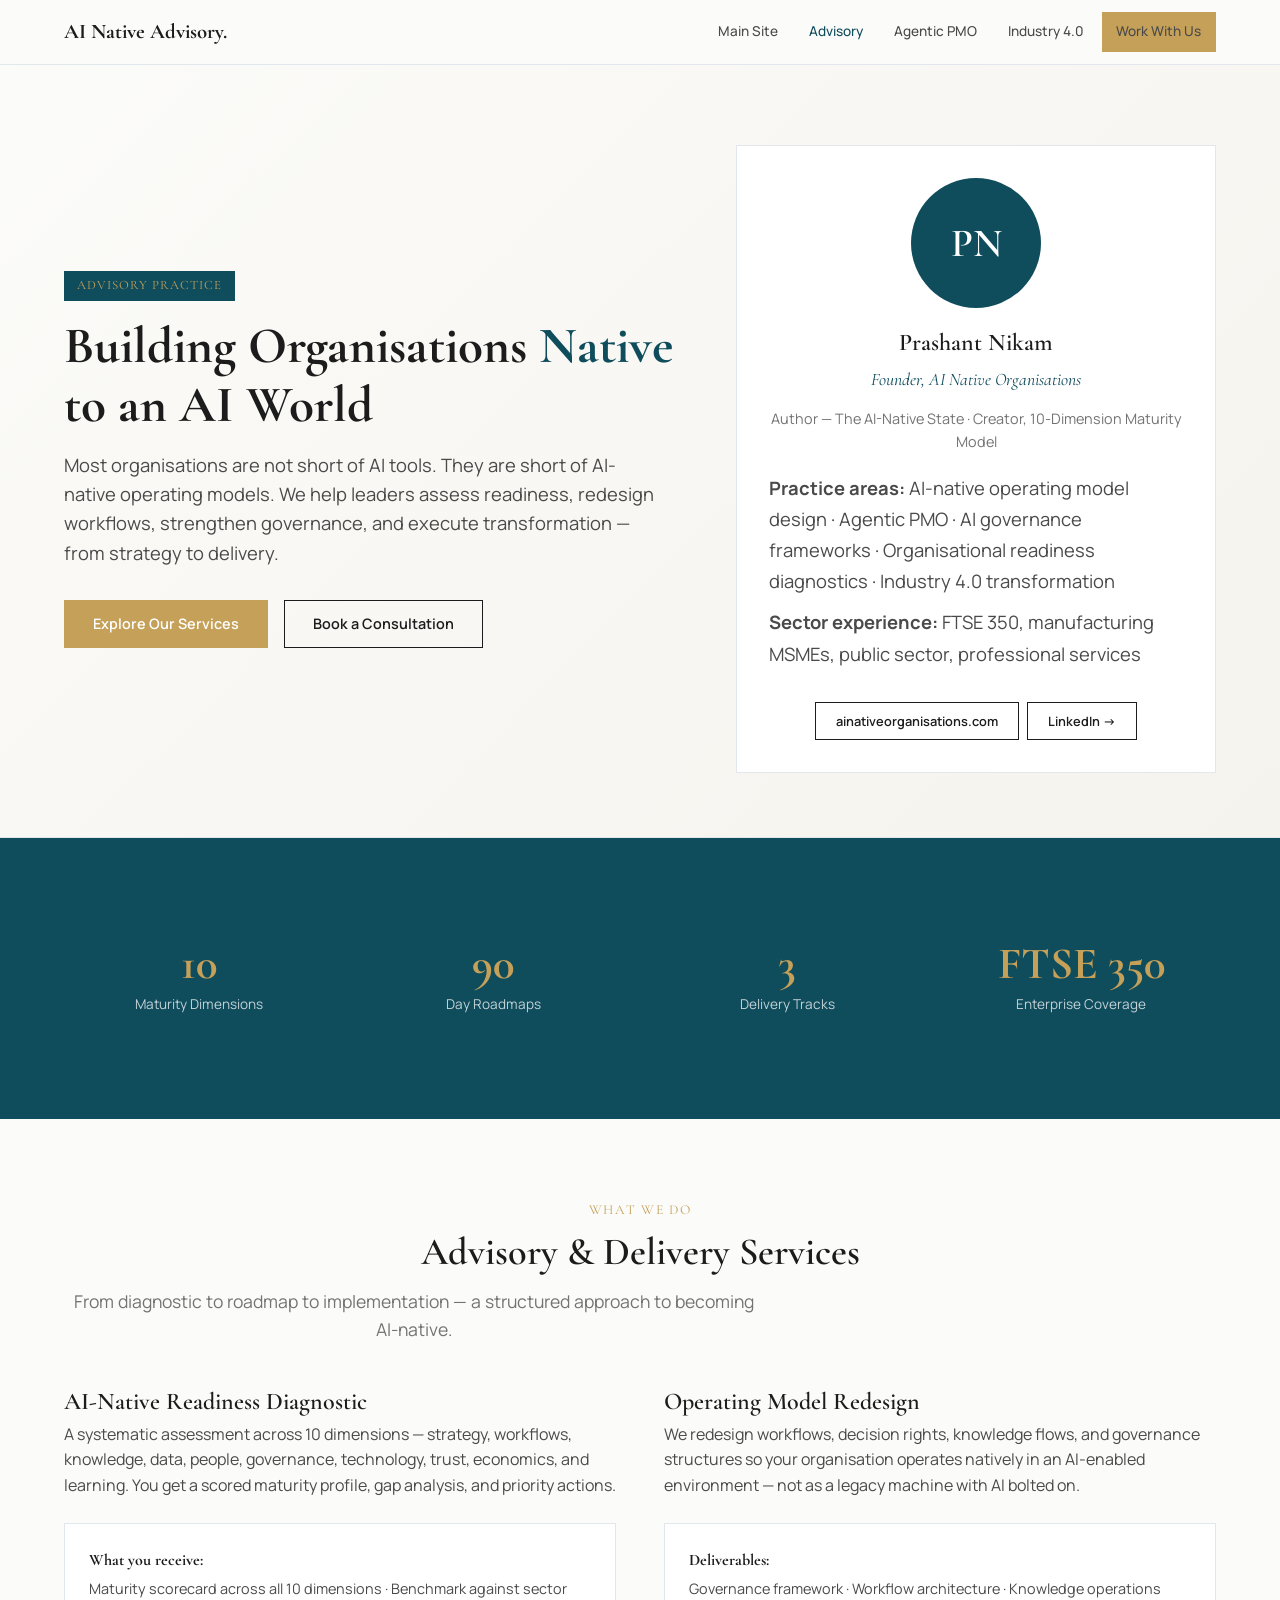
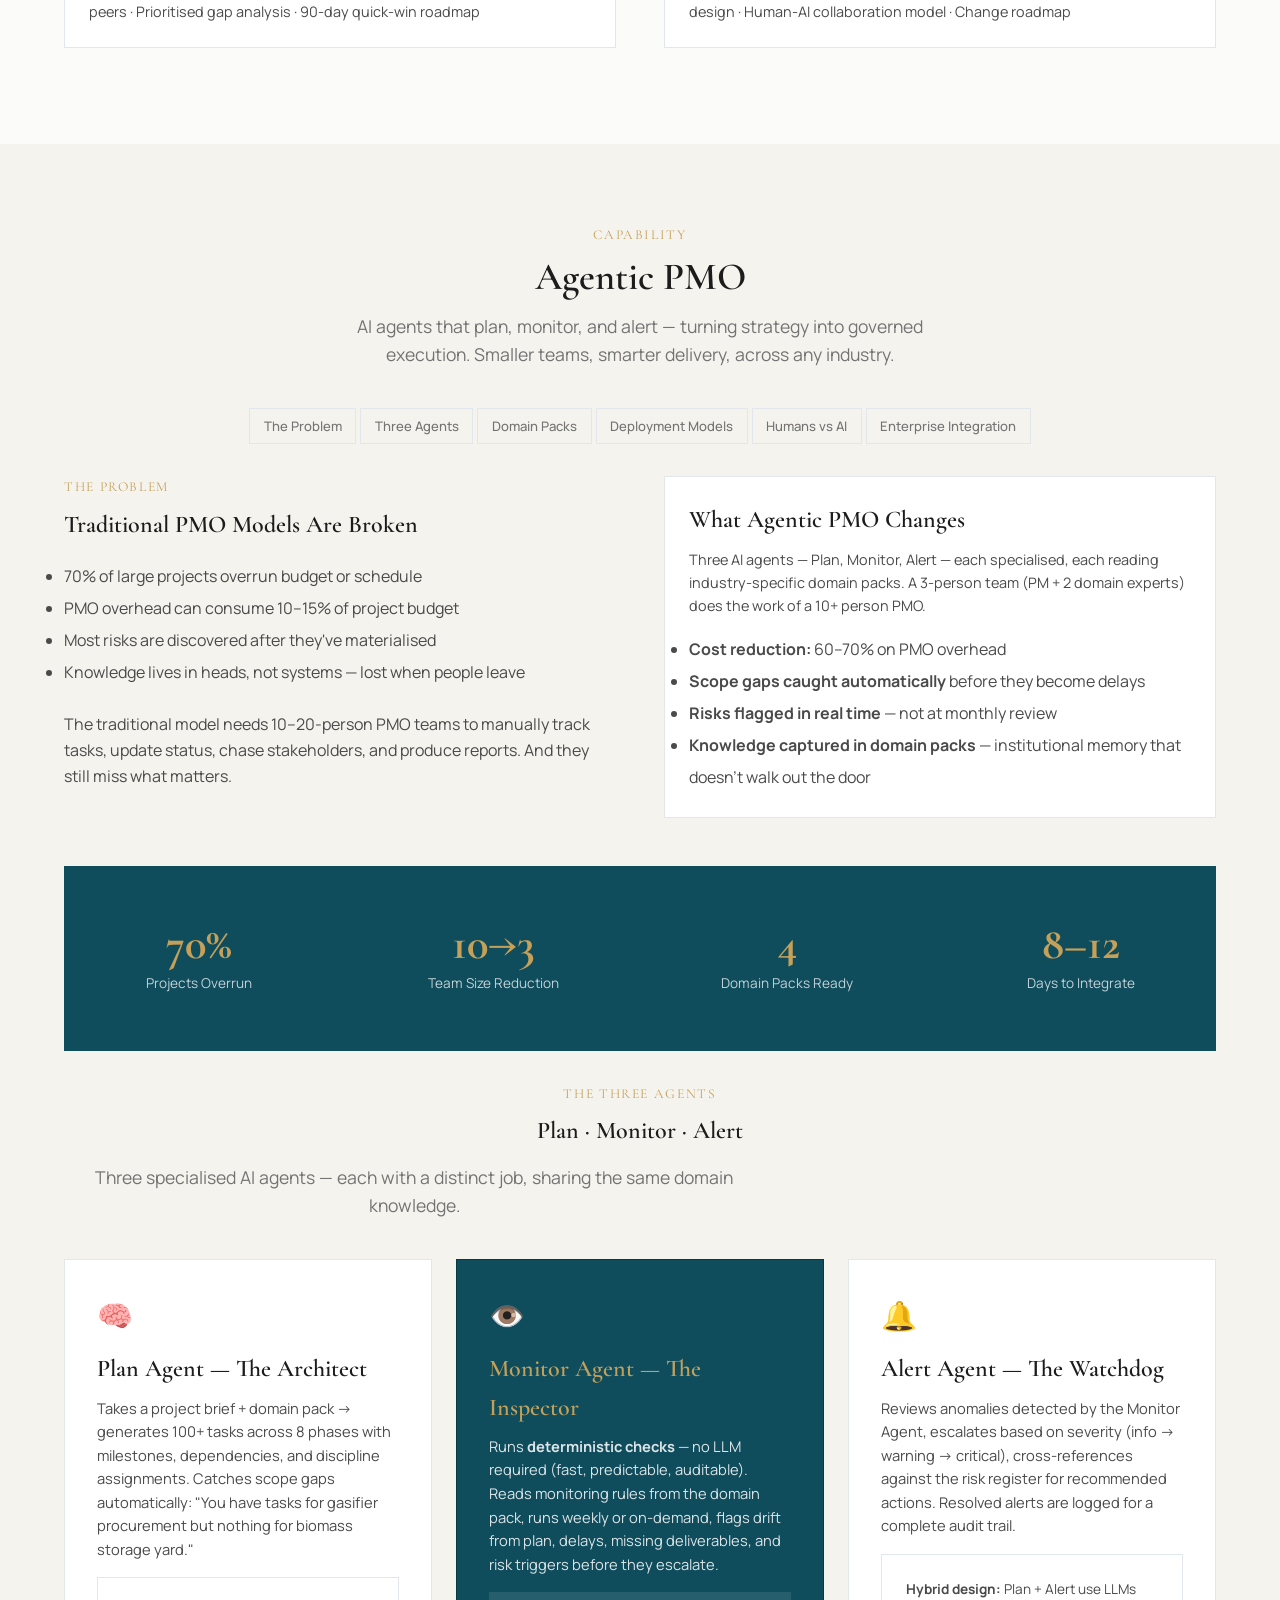
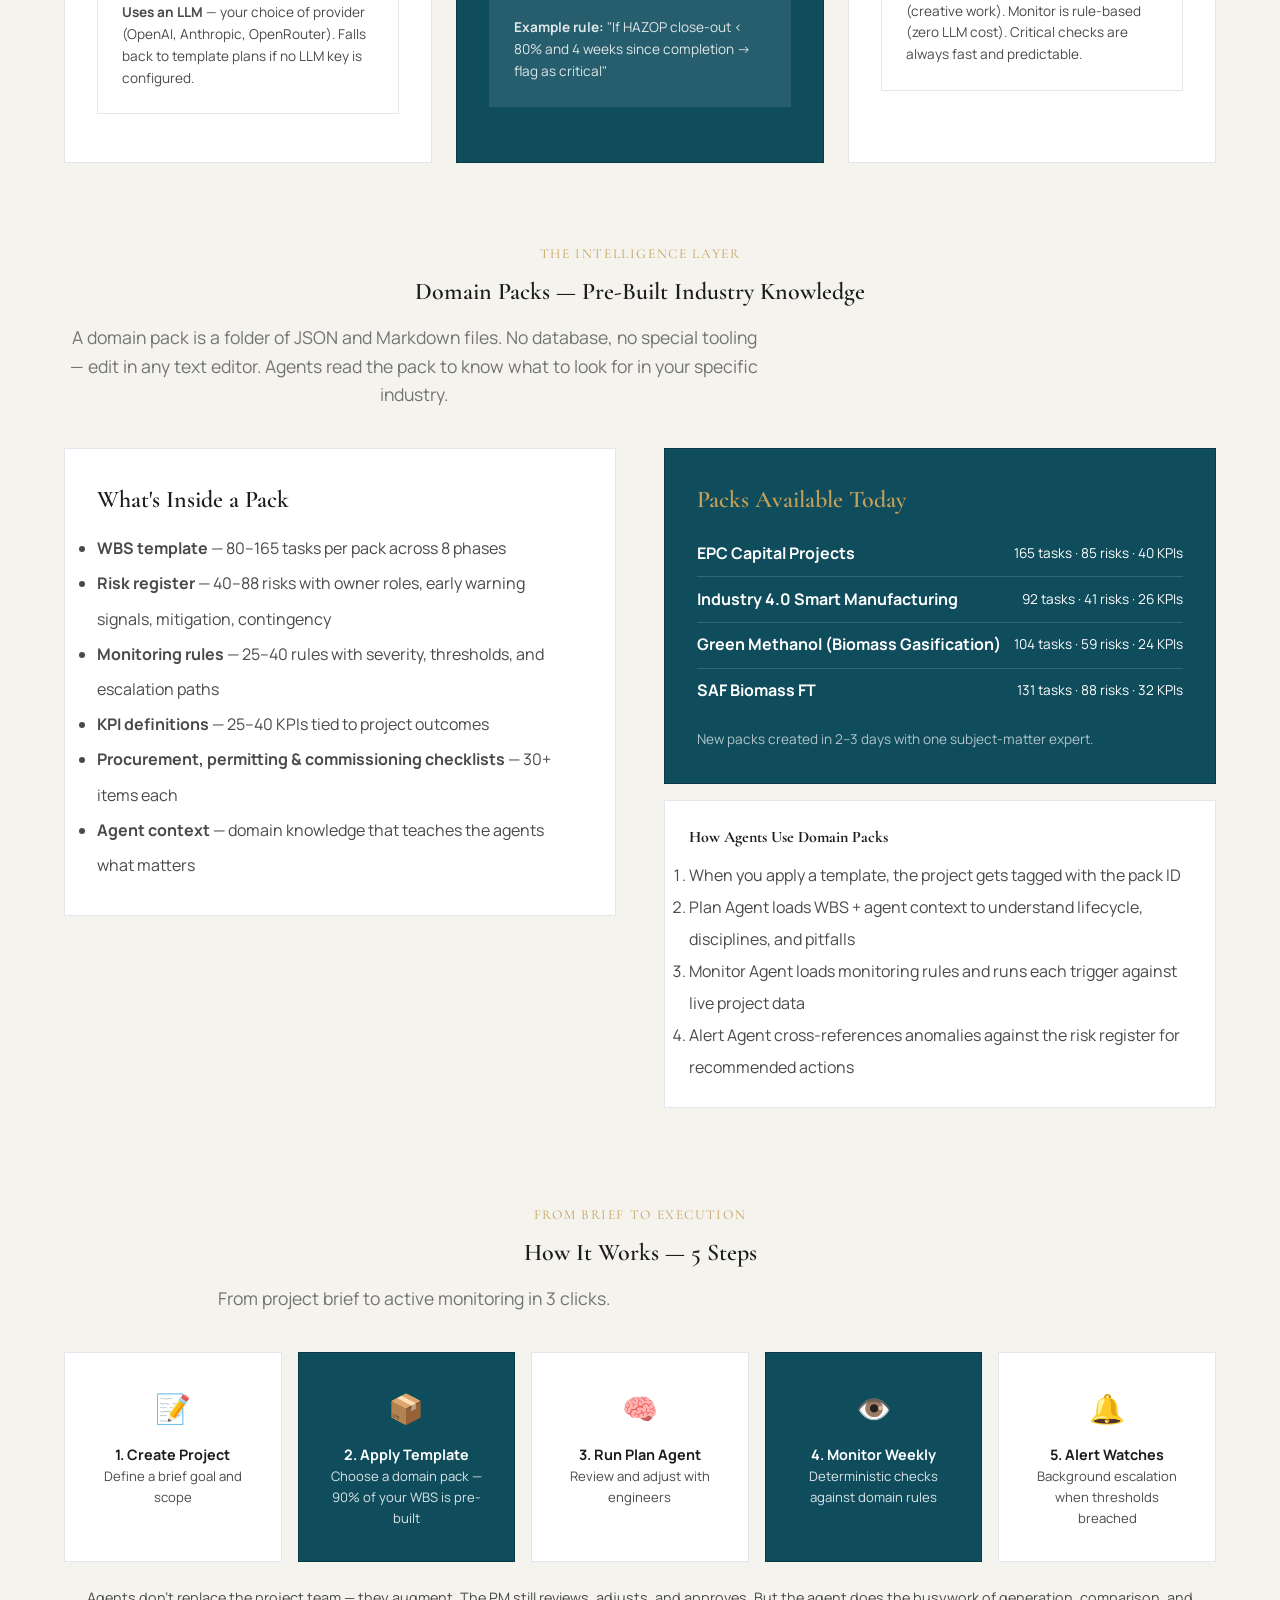
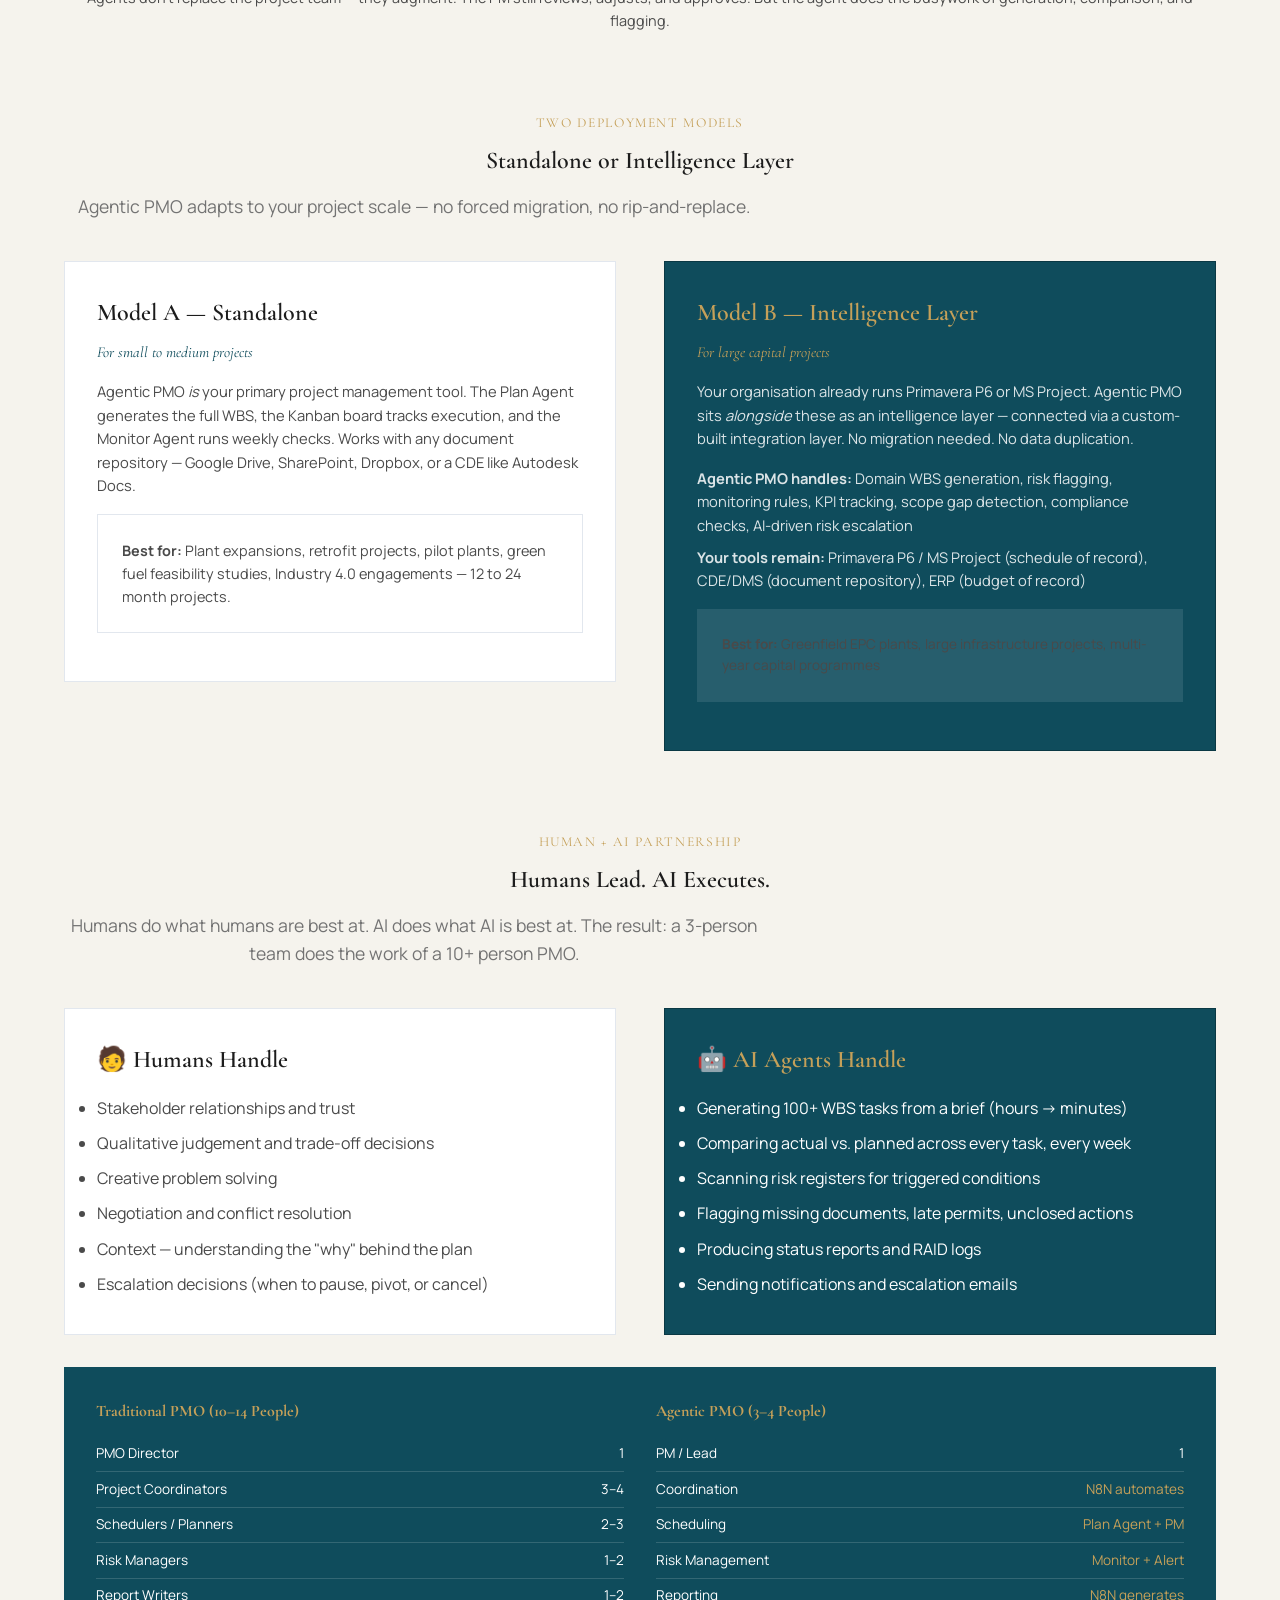
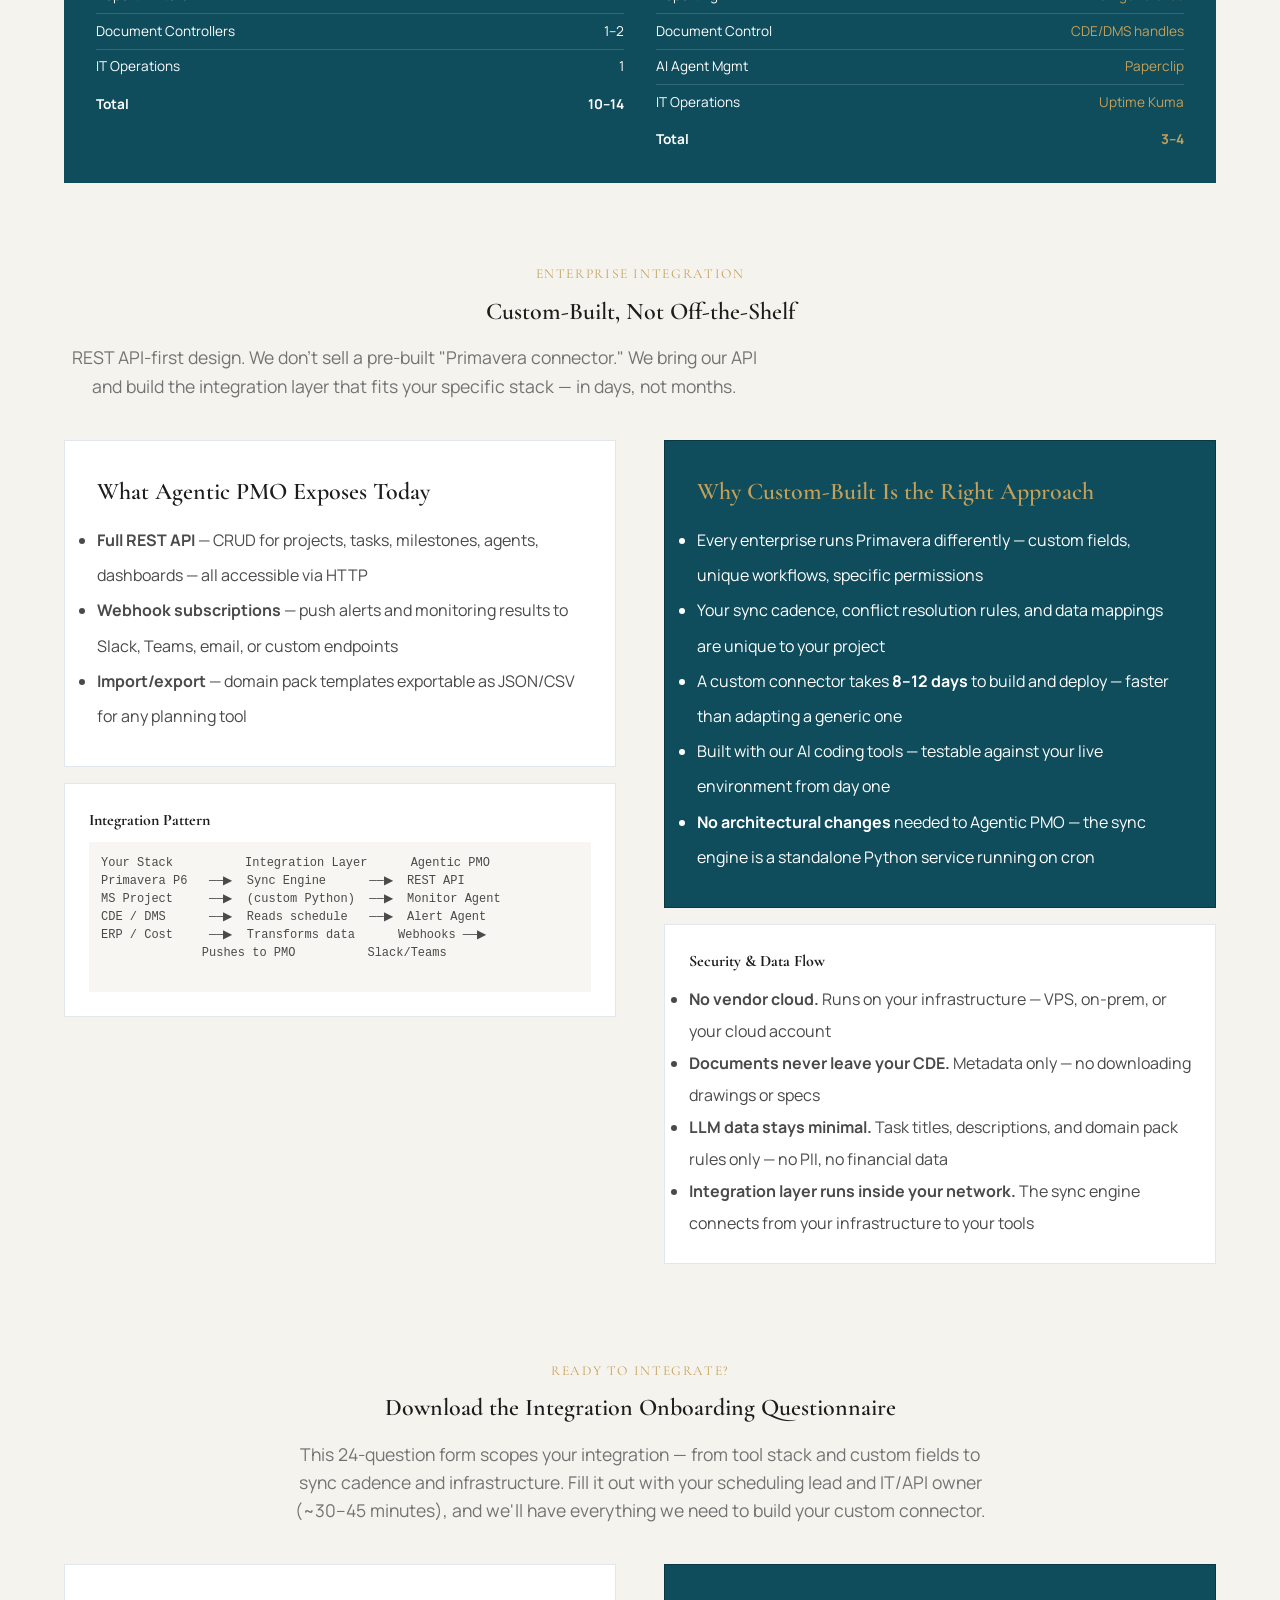
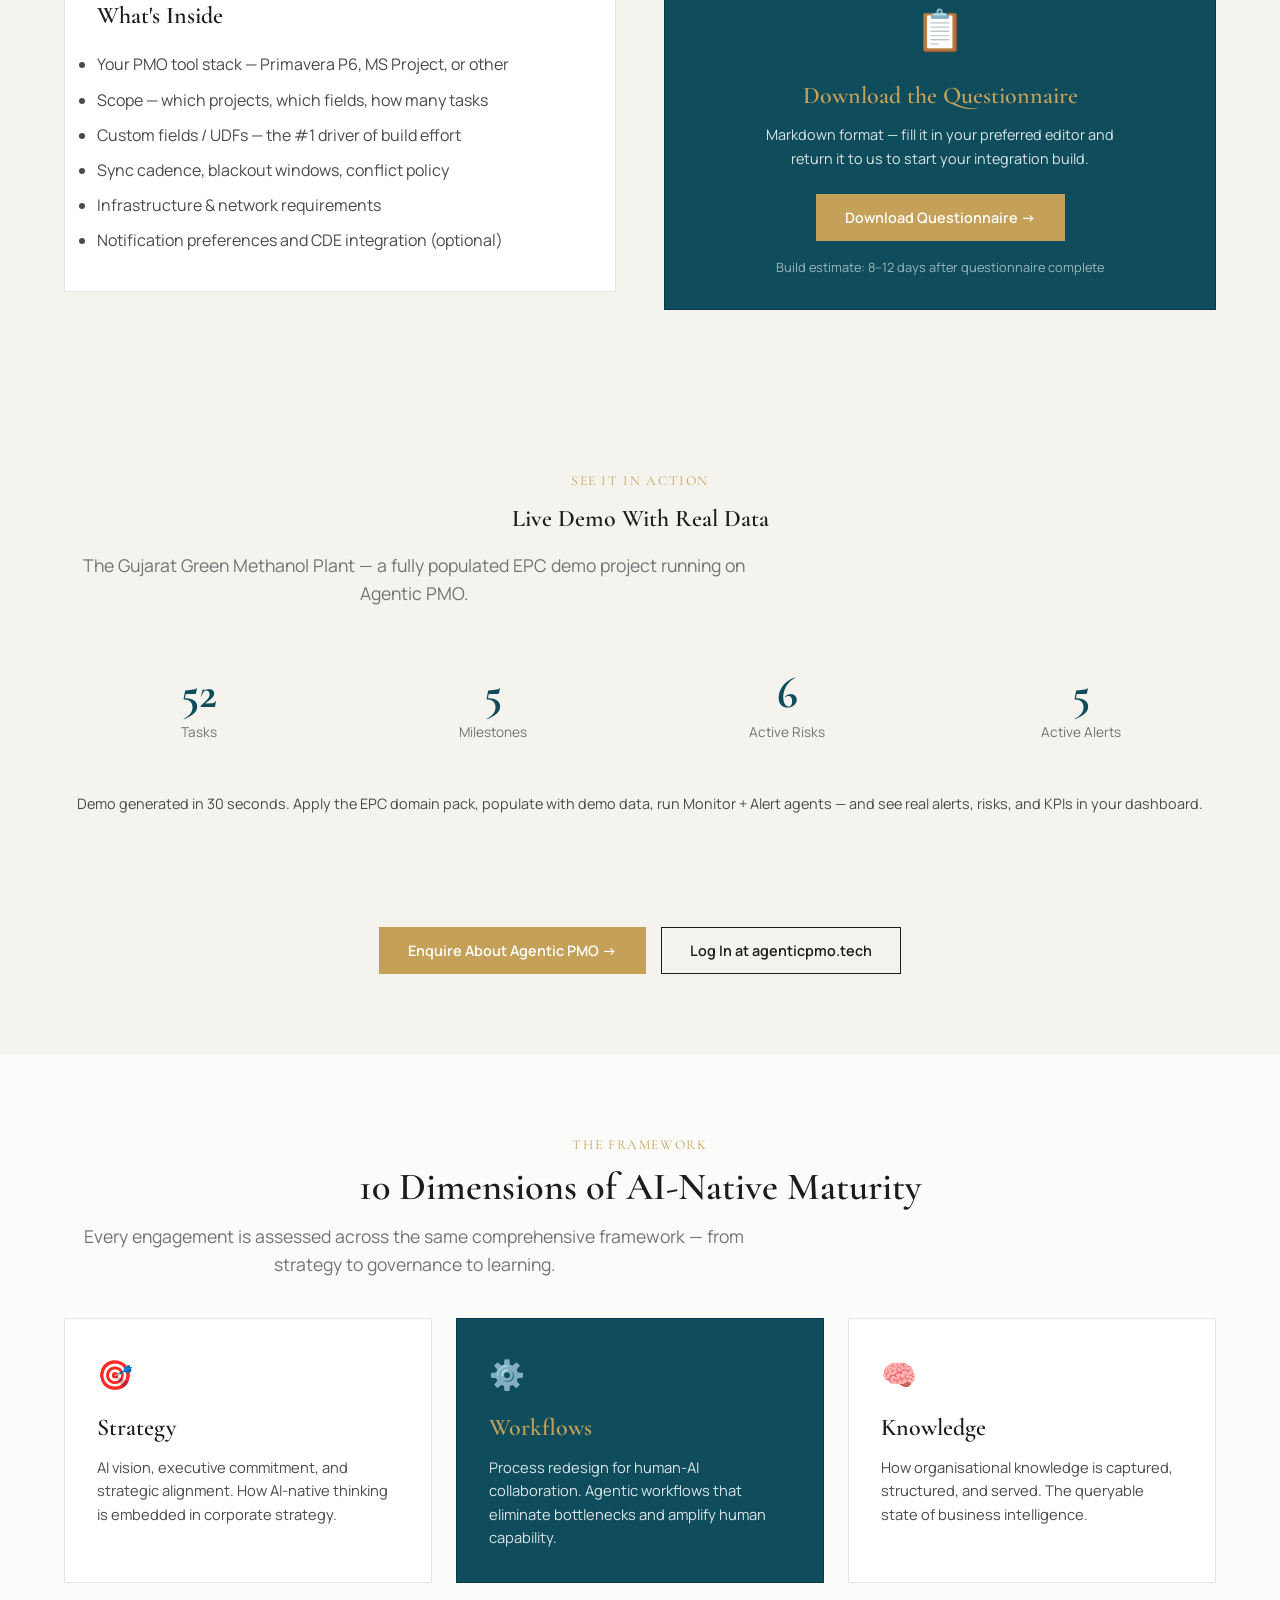
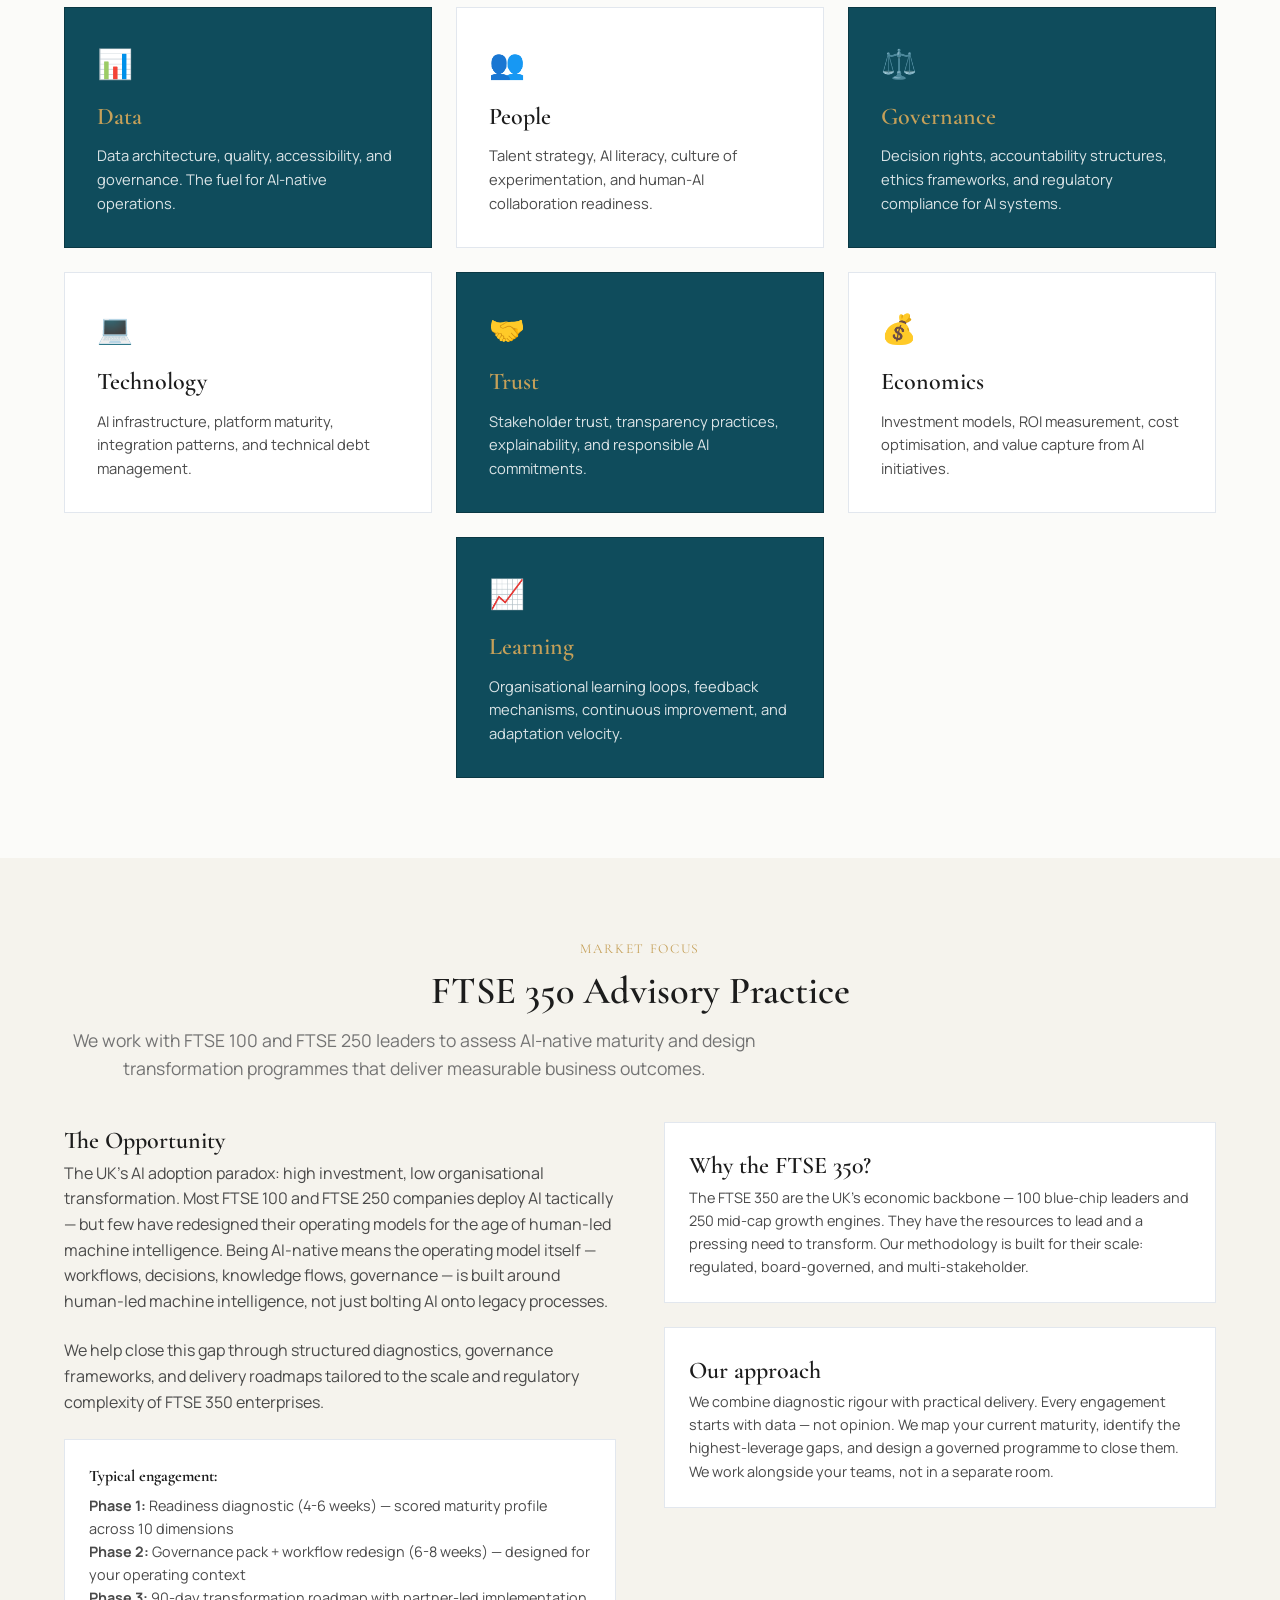
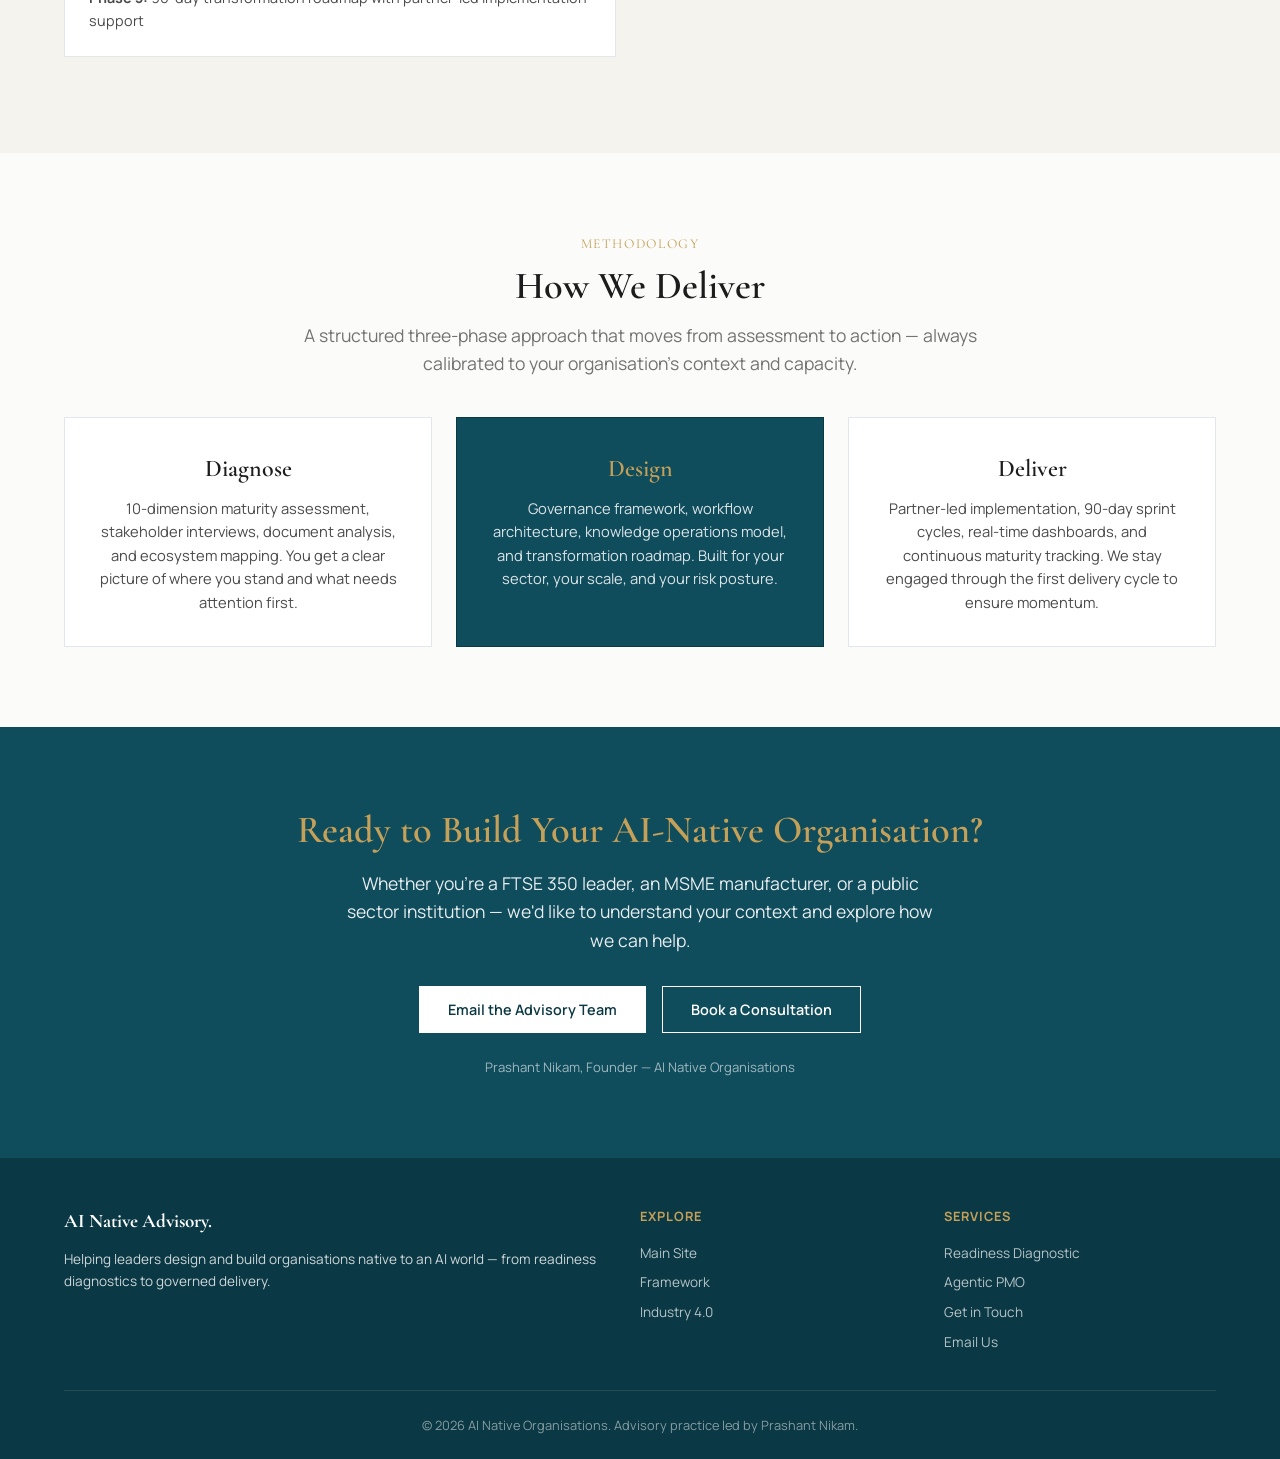
==== index.html @ 32172e41 "Add Integration Onboarding Questionnaire section with downloadable markdown form" ====
<!DOCTYPE html>
<html lang="en">
<head>
  <meta charset="UTF-8">
  <meta name="viewport" content="width=device-width, initial-scale=1.0">
  <title>AI Native Advisory — AI Native Organisations</title>
  <link rel="stylesheet" href="styles.css">
  <meta name="description" content="AI Native Advisory helps FTSE 350 leaders design AI-native operating models, deploy Agentic PMO, and execute governed AI transformation programmes.">
  <meta property="og:title" content="AI Native Advisory">
  <meta property="og:description" content="Advisory, diagnostics, and delivery for organisations building AI-native operating models. FTSE 350, Industry 4.0, and Agentic PMO.">
  <meta property="og:type" content="website">
</head>
<body>

<!-- Navigation -->
<nav class="site-nav">
  <div class="nav-inner">
    <a class='nav-logo' href='/'>AI Native Advisory.</a>
    <button class="nav-toggle" onclick="toggleNav()" aria-label="Toggle navigation">
      <span></span><span></span><span></span>
    </button>
    <div class="nav-links" id="navLinks">
      <a href="https://ainativeorganisations.com" target="_blank" rel="noopener">Main Site</a>
      <a class='active' href='/'>Advisory</a>
      <a href="#agentic-pmo">Agentic PMO</a>
      <a href="https://industry.ainativeorganisations.com" target="_blank" rel="noopener">Industry 4.0</a>
      <a href="#contact" class="btn btn-gold btn-sm">Work With Us</a>
    </div>
  </div>
</nav>

<!-- Hero -->
<section class="hero">
  <div class="container">
    <div class="hero-grid">
      <div>
        <div class="badge">Advisory Practice</div>
        <h1>Building Organisations <span class="highlight">Native</span> to an AI World</h1>
        <p>Most organisations are not short of AI tools. They are short of AI-native operating models. We help leaders assess readiness, redesign workflows, strengthen governance, and execute transformation — from strategy to delivery.</p>
        <div class="hero-actions">
          <a href="#services" class="btn btn-gold">Explore Our Services</a>
          <a href="#contact" class="btn btn-outline">Book a Consultation</a>
        </div>
      </div>
      <div>
        <div class="researcher-card">
          <div class="avatar">PN</div>
          <h3>Prashant Nikam</h3>
          <div class="institution">Founder, AI Native Organisations</div>
          <div class="title">Author — The AI-Native State · Creator, 10-Dimension Maturity Model</div>
          <div style="margin: 1.25rem 0; text-align: left; font-size: 0.88rem; color: var(--color-ink-secondary); line-height: 1.7;">
            <p style="margin-bottom: 0.6rem;"><strong>Practice areas:</strong> AI-native operating model design · Agentic PMO · AI governance frameworks · Organisational readiness diagnostics · Industry 4.0 transformation</p>
            <p><strong>Sector experience:</strong> FTSE 350, manufacturing MSMEs, public sector, professional services</p>
          </div>
          <div style="display:flex;gap:0.5rem;margin-top:0.5rem;flex-wrap:wrap;justify-content:center;">
            <a href="https://ainativeorganisations.com" target="_blank" rel="noopener" class="btn btn-outline btn-sm" style="font-size:0.8rem;">ainativeorganisations.com</a>
            <a href="https://www.linkedin.com/in/prashant-nikam-new/" target="_blank" rel="noopener" class="btn btn-outline btn-sm" style="font-size:0.8rem;">LinkedIn →</a>
          </div>
        </div>
      </div>
    </div>
  </div>
</section>

<!-- Stats -->
<section class="section section-dark text-center">
  <div class="container">
    <div class="stats-row">
      <div class="stat-card">
        <div class="num">10</div>
        <div class="label">Maturity Dimensions</div>
      </div>
      <div class="stat-card">
        <div class="num">90</div>
        <div class="label">Day Roadmaps</div>
      </div>
      <div class="stat-card">
        <div class="num">3</div>
        <div class="label">Delivery Tracks</div>
      </div>
      <div class="stat-card">
        <div class="num">FTSE 350</div>
        <div class="label">Enterprise Coverage</div>
      </div>
    </div>
  </div>
</section>

<!-- Services -->
<section class="section" id="services">
  <div class="container">
    <span class="eyebrow text-center">What We Do</span>
    <h2 class="section-title text-center">Advisory &amp; Delivery Services</h2>
    <p class="section-subtitle text-center">From diagnostic to roadmap to implementation — a structured approach to becoming AI-native.</p>

    <div class="cols-2">
      <div>
        <h3>AI-Native Readiness Diagnostic</h3>
        <p style="color:var(--color-ink-secondary);margin-bottom:1.5rem;">
          A systematic assessment across 10 dimensions — strategy, workflows, knowledge, data, people, governance, technology, trust, economics, and learning. You get a scored maturity profile, gap analysis, and priority actions.
        </p>
        <div class="phase-card">
          <h4>What you receive:</h4>
          <p>Maturity scorecard across all 10 dimensions · Benchmark against sector peers · Prioritised gap analysis · 90-day quick-win roadmap</p>
        </div>
      </div>
      <div>
        <h3>Operating Model Redesign</h3>
        <p style="color:var(--color-ink-secondary);margin-bottom:1.5rem;">
          We redesign workflows, decision rights, knowledge flows, and governance structures so your organisation operates natively in an AI-enabled environment — not as a legacy machine with AI bolted on.
        </p>
        <div class="phase-card">
          <h4>Deliverables:</h4>
          <p>Governance framework · Workflow architecture · Knowledge operations design · Human-AI collaboration model · Change roadmap</p>
        </div>
      </div>
    </div>
  </div>
</section>

<!-- Agentic PMO — Expanded Section -->
<section class="section section-cream" id="agentic-pmo">
<div class="container">
<span class="eyebrow text-center">Capability</span>
<h2 class="section-title text-center">Agentic PMO</h2>
<p class="section-subtitle text-center" style="max-width: 650px; margin-left: auto; margin-right: auto;">
  AI agents that plan, monitor, and alert — turning strategy into governed execution. Smaller teams, smarter delivery, across any industry.
</p>

<!-- The Problem -->
<div class="section-subnav">
  <a href="#pmo-problem">The Problem</a>
  <a href="#pmo-agents">Three Agents</a>
  <a href="#pmo-domain-packs">Domain Packs</a>
  <a href="#pmo-deployment">Deployment Models</a>
  <a href="#pmo-humans-vs-ai">Humans vs AI</a>
  <a href="#pmo-integration">Enterprise Integration</a>
</div>

<!-- Problem section -->
<div class="cols-2" id="pmo-problem" style="margin-top: 2rem;">
  <div>
    <span class="eyebrow">The Problem</span>
    <h3 style="margin-bottom: 1rem;">Traditional PMO Models Are Broken</h3>
    <ul style="color: var(--color-ink-secondary); line-height: 2;">
      <li>70% of large projects overrun budget or schedule</li>
      <li>PMO overhead can consume 10–15% of project budget</li>
      <li>Most risks are discovered after they've materialised</li>
      <li>Knowledge lives in heads, not systems — lost when people leave</li>
    </ul>
    <p style="color: var(--color-ink-secondary); margin-top: 1.5rem;">
      The traditional model needs 10–20-person PMO teams to manually track tasks, update status, chase stakeholders, and produce reports. And they still miss what matters.
    </p>
  </div>
  <div>
    <div class="phase-card">
      <h3>What Agentic PMO Changes</h3>
      <p style="margin-top: 0.5rem;">Three AI agents — Plan, Monitor, Alert — each specialised, each reading industry-specific domain packs. A 3-person team (PM + 2 domain experts) does the work of a 10+ person PMO.</p>
      <ul style="margin-top: 1rem; color: var(--color-ink-secondary); line-height: 2;">
        <li><strong>Cost reduction:</strong> 60–70% on PMO overhead</li>
        <li><strong>Scope gaps caught automatically</strong> before they become delays</li>
        <li><strong>Risks flagged in real time</strong> — not at monthly review</li>
        <li><strong>Knowledge captured in domain packs</strong> — institutional memory that doesn't walk out the door</li>
      </ul>
    </div>
  </div>
</div>

<!-- Stats bar -->
<div class="section section-dark" style="padding: 2rem 0; margin: 2rem 0;">
  <div class="stats-row">
    <div class="stat-card">
      <div class="num">70%</div>
      <div class="label">Projects Overrun</div>
    </div>
    <div class="stat-card">
      <div class="num">10→3</div>
      <div class="label">Team Size Reduction</div>
    </div>
    <div class="stat-card">
      <div class="num">4</div>
      <div class="label">Domain Packs Ready</div>
    </div>
    <div class="stat-card">
      <div class="num">8–12</div>
      <div class="label">Days to Integrate</div>
    </div>
  </div>
</div>

<!-- Three Agents -->
<div id="pmo-agents">
  <span class="eyebrow text-center">The Three Agents</span>
  <h3 class="section-title text-center">Plan · Monitor · Alert</h3>
  <p class="section-subtitle text-center">Three specialised AI agents — each with a distinct job, sharing the same domain knowledge.</p>

  <div class="card-grid card-grid-3">
    <div class="card">
      <div class="card-icon">🧠</div>
      <h3>Plan Agent — The Architect</h3>
      <p>Takes a project brief + domain pack → generates 100+ tasks across 8 phases with milestones, dependencies, and discipline assignments. Catches scope gaps automatically: "You have tasks for gasifier procurement but nothing for biomass storage yard."</p>
      <div class="phase-card" style="margin-top: 1rem;">
        <p style="font-size: 0.85rem;"><strong>Uses an LLM</strong> — your choice of provider (OpenAI, Anthropic, OpenRouter). Falls back to template plans if no LLM key is configured.</p>
      </div>
    </div>
    <div class="card card-dark">
      <div class="card-icon">👁️</div>
      <h3>Monitor Agent — The Inspector</h3>
      <p>Runs <strong>deterministic checks</strong> — no LLM required (fast, predictable, auditable). Reads monitoring rules from the domain pack, runs weekly or on-demand, flags drift from plan, delays, missing deliverables, and risk triggers before they escalate.</p>
      <div class="phase-card" style="margin-top: 1rem; background: rgba(255,255,255,0.1); border-color: transparent;">
        <p style="font-size: 0.85rem; color: rgba(255,255,255,0.85);"><strong>Example rule:</strong> "If HAZOP close-out < 80% and 4 weeks since completion → flag as critical"</p>
      </div>
    </div>
    <div class="card">
      <div class="card-icon">🔔</div>
      <h3>Alert Agent — The Watchdog</h3>
      <p>Reviews anomalies detected by the Monitor Agent, escalates based on severity (info → warning → critical), cross-references against the risk register for recommended actions. Resolved alerts are logged for a complete audit trail.</p>
      <div class="phase-card" style="margin-top: 1rem;">
        <p style="font-size: 0.85rem;"><strong>Hybrid design:</strong> Plan + Alert use LLMs (creative work). Monitor is rule-based (zero LLM cost). Critical checks are always fast and predictable.</p>
      </div>
    </div>
  </div>
</div>

<!-- Domain Packs -->
<div class="section" id="pmo-domain-packs" style="padding-bottom: 0;">
  <div class="container" style="padding: 0;">
    <span class="eyebrow text-center">The Intelligence Layer</span>
    <h3 class="section-title text-center">Domain Packs — Pre-Built Industry Knowledge</h3>
    <p class="section-subtitle text-center">A domain pack is a folder of JSON and Markdown files. No database, no special tooling — edit in any text editor. Agents read the pack to know what to look for in your specific industry.</p>

    <div class="cols-2">
      <div>
        <div class="card">
          <h3>What's Inside a Pack</h3>
          <ul style="margin-top: 0.75rem; color: var(--color-ink-secondary); line-height: 2.2;">
            <li><strong>WBS template</strong> — 80–165 tasks per pack across 8 phases</li>
            <li><strong>Risk register</strong> — 40–88 risks with owner roles, early warning signals, mitigation, contingency</li>
            <li><strong>Monitoring rules</strong> — 25–40 rules with severity, thresholds, and escalation paths</li>
            <li><strong>KPI definitions</strong> — 25–40 KPIs tied to project outcomes</li>
            <li><strong>Procurement, permitting &amp; commissioning checklists</strong> — 30+ items each</li>
            <li><strong>Agent context</strong> — domain knowledge that teaches the agents what matters</li>
          </ul>
        </div>
      </div>
      <div>
        <div class="card card-dark">
          <h3>Packs Available Today</h3>
          <table style="width: 100%; margin-top: 0.75rem; border-collapse: collapse;">
            <tr style="border-bottom: 1px solid rgba(255,255,255,0.15);">
              <td style="padding: 0.6rem 0;"><strong>EPC Capital Projects</strong></td>
              <td style="padding: 0.6rem 0; text-align: right; font-size: 0.85rem;">165 tasks · 85 risks · 40 KPIs</td>
            </tr>
            <tr style="border-bottom: 1px solid rgba(255,255,255,0.15);">
              <td style="padding: 0.6rem 0;"><strong>Industry 4.0 Smart Manufacturing</strong></td>
              <td style="padding: 0.6rem 0; text-align: right; font-size: 0.85rem;">92 tasks · 41 risks · 26 KPIs</td>
            </tr>
            <tr style="border-bottom: 1px solid rgba(255,255,255,0.15);">
              <td style="padding: 0.6rem 0;"><strong>Green Methanol (Biomass Gasification)</strong></td>
              <td style="padding: 0.6rem 0; text-align: right; font-size: 0.85rem;">104 tasks · 59 risks · 24 KPIs</td>
            </tr>
            <tr>
              <td style="padding: 0.6rem 0;"><strong>SAF Biomass FT</strong></td>
              <td style="padding: 0.6rem 0; text-align: right; font-size: 0.85rem;">131 tasks · 88 risks · 32 KPIs</td>
            </tr>
          </table>
          <p style="margin-top: 1rem; font-size: 0.85rem; opacity: 0.8;">New packs created in 2–3 days with one subject-matter expert.</p>
        </div>
        <div class="phase-card" style="margin-top: 1rem;">
          <h4>How Agents Use Domain Packs</h4>
          <ol style="margin-top: 0.5rem; color: var(--color-ink-secondary); line-height: 2;">
            <li>When you apply a template, the project gets tagged with the pack ID</li>
            <li>Plan Agent loads WBS + agent context to understand lifecycle, disciplines, and pitfalls</li>
            <li>Monitor Agent loads monitoring rules and runs each trigger against live project data</li>
            <li>Alert Agent cross-references anomalies against the risk register for recommended actions</li>
          </ol>
        </div>
      </div>
    </div>
  </div>
</div>

<!-- Workflow -->
<div class="section" id="pmo-workflow" style="padding-bottom: 0;">
  <div class="container" style="padding: 0;">
    <span class="eyebrow text-center">From Brief to Execution</span>
    <h3 class="section-title text-center">How It Works — 5 Steps</h3>
    <p class="section-subtitle text-center">From project brief to active monitoring in 3 clicks.</p>

    <div style="display: grid; grid-template-columns: repeat(5, 1fr); gap: 1rem;">
      <div class="card text-center">
        <div class="card-icon">📝</div>
        <h4 style="font-family: var(--font-sans); font-size: 0.9rem;">1. Create Project</h4>
        <p style="font-size: 0.82rem;">Define a brief goal and scope</p>
      </div>
      <div class="card card-dark text-center">
        <div class="card-icon">📦</div>
        <h4 style="font-family: var(--font-sans); font-size: 0.9rem;">2. Apply Template</h4>
        <p style="font-size: 0.82rem;">Choose a domain pack — 90% of your WBS is pre-built</p>
      </div>
      <div class="card text-center">
        <div class="card-icon">🧠</div>
        <h4 style="font-family: var(--font-sans); font-size: 0.9rem;">3. Run Plan Agent</h4>
        <p style="font-size: 0.82rem;">Review and adjust with engineers</p>
      </div>
      <div class="card card-dark text-center">
        <div class="card-icon">👁️</div>
        <h4 style="font-family: var(--font-sans); font-size: 0.9rem;">4. Monitor Weekly</h4>
        <p style="font-size: 0.82rem;">Deterministic checks against domain rules</p>
      </div>
      <div class="card text-center">
        <div class="card-icon">🔔</div>
        <h4 style="font-family: var(--font-sans); font-size: 0.9rem;">5. Alert Watches</h4>
        <p style="font-size: 0.82rem;">Background escalation when thresholds breached</p>
      </div>
    </div>
    <p style="text-align: center; margin-top: 1.5rem; color: var(--color-ink-secondary); font-size: 0.9rem;">
      Agents don't replace the project team — they augment. The PM still reviews, adjusts, and approves. But the agent does the busywork of generation, comparison, and flagging.
    </p>
  </div>
</div>

<!-- Deployment Models -->
<div class="section" id="pmo-deployment" style="padding-bottom: 0;">
  <div class="container" style="padding: 0;">
    <span class="eyebrow text-center">Two Deployment Models</span>
    <h3 class="section-title text-center">Standalone or Intelligence Layer</h3>
    <p class="section-subtitle text-center">Agentic PMO adapts to your project scale — no forced migration, no rip-and-replace.</p>

    <div class="cols-2">
      <div class="card">
        <h3>Model A — Standalone</h3>
        <p style="color: var(--color-teal); font-family: var(--font-serif); font-size: 0.95rem; font-style: italic; margin: 0.5rem 0 1rem;">For small to medium projects</p>
        <p style="color: var(--color-ink-secondary); margin-bottom: 1rem;">Agentic PMO <em>is</em> your primary project management tool. The Plan Agent generates the full WBS, the Kanban board tracks execution, and the Monitor Agent runs weekly checks. Works with any document repository — Google Drive, SharePoint, Dropbox, or a CDE like Autodesk Docs.</p>
        <div class="phase-card">
          <p><strong>Best for:</strong> Plant expansions, retrofit projects, pilot plants, green fuel feasibility studies, Industry 4.0 engagements — 12 to 24 month projects.</p>
        </div>
      </div>
      <div class="card card-dark">
        <h3>Model B — Intelligence Layer</h3>
        <p style="color: var(--color-gold); font-family: var(--font-serif); font-size: 0.95rem; font-style: italic; margin: 0.5rem 0 1rem;">For large capital projects</p>
        <p style="margin-bottom: 1rem;">Your organisation already runs Primavera P6 or MS Project. Agentic PMO sits <em>alongside</em> these as an intelligence layer — connected via a custom-built integration layer. No migration needed. No data duplication.</p>
        <div style="font-size: 0.9rem; line-height: 1.8;">
          <p><strong>Agentic PMO handles:</strong> Domain WBS generation, risk flagging, monitoring rules, KPI tracking, scope gap detection, compliance checks, AI-driven risk escalation</p>
          <p style="margin-top: 0.5rem;"><strong>Your tools remain:</strong> Primavera P6 / MS Project (schedule of record), CDE/DMS (document repository), ERP (budget of record)</p>
        </div>
        <div class="phase-card" style="margin-top: 1rem; background: rgba(255,255,255,0.1); border-color: transparent;">
          <p style="font-size: 0.85rem;"><strong>Best for:</strong> Greenfield EPC plants, large infrastructure projects, multi-year capital programmes</p>
        </div>
      </div>
    </div>
  </div>
</div>

<!-- Humans vs AI -->
<div class="section" id="pmo-humans-vs-ai" style="padding-bottom: 0;">
  <div class="container" style="padding: 0;">
    <span class="eyebrow text-center">Human + AI Partnership</span>
    <h3 class="section-title text-center">Humans Lead. AI Executes.</h3>
    <p class="section-subtitle text-center">Humans do what humans are best at. AI does what AI is best at. The result: a 3-person team does the work of a 10+ person PMO.</p>

    <div class="cols-2">
      <div>
        <div class="card">
          <h3>🧑 Humans Handle</h3>
          <ul style="margin-top: 0.75rem; color: var(--color-ink-secondary); line-height: 2.2;">
            <li>Stakeholder relationships and trust</li>
            <li>Qualitative judgement and trade-off decisions</li>
            <li>Creative problem solving</li>
            <li>Negotiation and conflict resolution</li>
            <li>Context — understanding the "why" behind the plan</li>
            <li>Escalation decisions (when to pause, pivot, or cancel)</li>
          </ul>
        </div>
      </div>
      <div>
        <div class="card card-dark">
          <h3>🤖 AI Agents Handle</h3>
          <ul style="margin-top: 0.75rem; line-height: 2.2;">
            <li>Generating 100+ WBS tasks from a brief (hours → minutes)</li>
            <li>Comparing actual vs. planned across every task, every week</li>
            <li>Scanning risk registers for triggered conditions</li>
            <li>Flagging missing documents, late permits, unclosed actions</li>
            <li>Producing status reports and RAID logs</li>
            <li>Sending notifications and escalation emails</li>
          </ul>
        </div>
      </div>
    </div>

    <div class="section-dark" style="padding: 2rem; margin-top: 2rem;">
      <div style="display: grid; grid-template-columns: 1fr 1fr; gap: 2rem;">
        <div>
          <h4 style="color: var(--color-gold); margin-bottom: 0.75rem;">Traditional PMO (10–14 People)</h4>
          <table style="width: 100%; font-size: 0.85rem; border-collapse: collapse;">
            <tr style="border-bottom: 1px solid rgba(255,255,255,0.15);"><td style="padding: 0.4rem 0;">PMO Director</td><td style="text-align: right;">1</td></tr>
            <tr style="border-bottom: 1px solid rgba(255,255,255,0.15);"><td style="padding: 0.4rem 0;">Project Coordinators</td><td style="text-align: right;">3–4</td></tr>
            <tr style="border-bottom: 1px solid rgba(255,255,255,0.15);"><td style="padding: 0.4rem 0;">Schedulers / Planners</td><td style="text-align: right;">2–3</td></tr>
            <tr style="border-bottom: 1px solid rgba(255,255,255,0.15);"><td style="padding: 0.4rem 0;">Risk Managers</td><td style="text-align: right;">1–2</td></tr>
            <tr style="border-bottom: 1px solid rgba(255,255,255,0.15);"><td style="padding: 0.4rem 0;">Report Writers</td><td style="text-align: right;">1–2</td></tr>
            <tr style="border-bottom: 1px solid rgba(255,255,255,0.15);"><td style="padding: 0.4rem 0;">Document Controllers</td><td style="text-align: right;">1–2</td></tr>
            <tr><td style="padding: 0.4rem 0;">IT Operations</td><td style="text-align: right;">1</td></tr>
            <tr style="font-weight: 700;"><td style="padding: 0.6rem 0 0;">Total</td><td style="text-align: right; padding: 0.6rem 0 0;">10–14</td></tr>
          </table>
        </div>
        <div>
          <h4 style="color: var(--color-gold); margin-bottom: 0.75rem;">Agentic PMO (3–4 People)</h4>
          <table style="width: 100%; font-size: 0.85rem; border-collapse: collapse;">
            <tr style="border-bottom: 1px solid rgba(255,255,255,0.15);"><td style="padding: 0.4rem 0;">PM / Lead</td><td style="text-align: right;">1</td></tr>
            <tr style="border-bottom: 1px solid rgba(255,255,255,0.15);"><td style="padding: 0.4rem 0;">Coordination</td><td style="text-align: right; color: var(--color-gold);">N8N automates</td></tr>
            <tr style="border-bottom: 1px solid rgba(255,255,255,0.15);"><td style="padding: 0.4rem 0;">Scheduling</td><td style="text-align: right; color: var(--color-gold);">Plan Agent + PM</td></tr>
            <tr style="border-bottom: 1px solid rgba(255,255,255,0.15);"><td style="padding: 0.4rem 0;">Risk Management</td><td style="text-align: right; color: var(--color-gold);">Monitor + Alert</td></tr>
            <tr style="border-bottom: 1px solid rgba(255,255,255,0.15);"><td style="padding: 0.4rem 0;">Reporting</td><td style="text-align: right; color: var(--color-gold);">N8N generates</td></tr>
            <tr style="border-bottom: 1px solid rgba(255,255,255,0.15);"><td style="padding: 0.4rem 0;">Document Control</td><td style="text-align: right; color: var(--color-gold);">CDE/DMS handles</td></tr>
            <tr style="border-bottom: 1px solid rgba(255,255,255,0.15);"><td style="padding: 0.4rem 0;">AI Agent Mgmt</td><td style="text-align: right; color: var(--color-gold);">Paperclip</td></tr>
            <tr><td style="padding: 0.4rem 0;">IT Operations</td><td style="text-align: right; color: var(--color-gold);">Uptime Kuma</td></tr>
            <tr style="font-weight: 700;"><td style="padding: 0.6rem 0 0;">Total</td><td style="text-align: right; padding: 0.6rem 0 0; color: var(--color-gold);">3–4</td></tr>
          </table>
        </div>
      </div>
    </div>
  </div>
</div>

<!-- Enterprise Integration -->
<div class="section" id="pmo-integration" style="padding-bottom: 0;">
  <div class="container" style="padding: 0;">
    <span class="eyebrow text-center">Enterprise Integration</span>
    <h3 class="section-title text-center">Custom-Built, Not Off-the-Shelf</h3>
    <p class="section-subtitle text-center">REST API-first design. We don't sell a pre-built "Primavera connector." We bring our API and build the integration layer that fits your specific stack — in days, not months.</p>

    <div class="cols-2">
      <div>
        <div class="card">
          <h3>What Agentic PMO Exposes Today</h3>
          <ul style="margin-top: 0.75rem; color: var(--color-ink-secondary); line-height: 2.2;">
            <li><strong>Full REST API</strong> — CRUD for projects, tasks, milestones, agents, dashboards — all accessible via HTTP</li>
            <li><strong>Webhook subscriptions</strong> — push alerts and monitoring results to Slack, Teams, email, or custom endpoints</li>
            <li><strong>Import/export</strong> — domain pack templates exportable as JSON/CSV for any planning tool</li>
          </ul>
        </div>
        <div class="phase-card" style="margin-top: 1rem;">
          <h4>Integration Pattern</h4>
          <pre style="font-size: 0.75rem; line-height: 1.5; margin-top: 0.5rem; overflow-x: auto; white-space: pre; background: #f8f6f2; padding: 0.75rem; color: var(--color-ink-secondary);">
Your Stack          Integration Layer      Agentic PMO
Primavera P6   ──▶  Sync Engine      ──▶  REST API
MS Project     ──▶  (custom Python)  ──▶  Monitor Agent
CDE / DMS      ──▶  Reads schedule   ──▶  Alert Agent
ERP / Cost     ──▶  Transforms data      Webhooks ──▶
              Pushes to PMO          Slack/Teams
          </pre>
        </div>
      </div>
      <div>
        <div class="card card-dark">
          <h3>Why Custom-Built Is the Right Approach</h3>
          <ul style="margin-top: 0.75rem; line-height: 2.2;">
            <li>Every enterprise runs Primavera differently — custom fields, unique workflows, specific permissions</li>
            <li>Your sync cadence, conflict resolution rules, and data mappings are unique to your project</li>
            <li>A custom connector takes <strong>8–12 days</strong> to build and deploy — faster than adapting a generic one</li>
            <li>Built with our AI coding tools — testable against your live environment from day one</li>
            <li><strong>No architectural changes</strong> needed to Agentic PMO — the sync engine is a standalone Python service running on cron</li>
          </ul>
        </div>
        <div class="phase-card" style="margin-top: 1rem;">
          <h4>Security &amp; Data Flow</h4>
          <ul style="margin-top: 0.5rem; color: var(--color-ink-secondary); line-height: 2;">
            <li><strong>No vendor cloud.</strong> Runs on your infrastructure — VPS, on-prem, or your cloud account</li>
            <li><strong>Documents never leave your CDE.</strong> Metadata only — no downloading drawings or specs</li>
            <li><strong>LLM data stays minimal.</strong> Task titles, descriptions, and domain pack rules only — no PII, no financial data</li>
            <li><strong>Integration layer runs inside your network.</strong> The sync engine connects from your infrastructure to your tools</li>
          </ul>
        </div>
      </div>
    </div>
  </div>
</div>

<!-- Integration Onboarding Questionnaire -->
<div class="section" id="pmo-questionnaire">
  <div class="container" style="padding: 0;">
    <span class="eyebrow text-center">Ready to Integrate?</span>
    <h3 class="section-title text-center">Download the Integration Onboarding Questionnaire</h3>
    <p class="section-subtitle text-center" style="max-width: 700px; margin-left: auto; margin-right: auto;">
      This 24-question form scopes your integration — from tool stack and custom fields to sync cadence and infrastructure. Fill it out with your scheduling lead and IT/API owner (~30–45 minutes), and we'll have everything we need to build your custom connector.
    </p>

    <div class="cols-2" style="margin-top: 1rem;">
      <div>
        <div class="card">
          <h3>What's Inside</h3>
          <ul style="margin-top: 0.75rem; color: var(--color-ink-secondary); line-height: 2.2;">
            <li>Your PMO tool stack — Primavera P6, MS Project, or other</li>
            <li>Scope — which projects, which fields, how many tasks</li>
            <li>Custom fields / UDFs — the #1 driver of build effort</li>
            <li>Sync cadence, blackout windows, conflict policy</li>
            <li>Infrastructure &amp; network requirements</li>
            <li>Notification preferences and CDE integration (optional)</li>
          </ul>
        </div>
      </div>
      <div>
        <div class="card card-dark text-center" style="display: flex; flex-direction: column; align-items: center; justify-content: center; min-height: 200px;">
          <div style="font-size: 2.5rem; margin-bottom: 1rem;">📋</div>
          <h3 style="margin-bottom: 0.5rem;">Download the Questionnaire</h3>
          <p style="font-size: 0.9rem; max-width: 380px; margin: 0 auto 1.5rem;">
            Markdown format — fill it in your preferred editor and return it to us to start your integration build.
          </p>
          <a href="/agentic-pmo-integration-questionnaire.md" class="btn btn-gold" download>Download Questionnaire →</a>
          <p style="margin-top: 1rem; font-size: 0.8rem; opacity: 0.7;">Build estimate: 8–12 days after questionnaire complete</p>
        </div>
      </div>
    </div>
  </div>
</div>
<div class="section" id="pmo-demo">
  <div class="container" style="padding: 0;">
    <span class="eyebrow text-center">See It in Action</span>
    <h3 class="section-title text-center">Live Demo With Real Data</h3>
    <p class="section-subtitle text-center">The Gujarat Green Methanol Plant — a fully populated EPC demo project running on Agentic PMO.</p>

    <div class="stats-row">
      <div class="stat-card">
        <div class="num">52</div>
        <div class="label">Tasks</div>
      </div>
      <div class="stat-card">
        <div class="num">5</div>
        <div class="label">Milestones</div>
      </div>
      <div class="stat-card">
        <div class="num">6</div>
        <div class="label">Active Risks</div>
      </div>
      <div class="stat-card">
        <div class="num">5</div>
        <div class="label">Active Alerts</div>
      </div>
    </div>
    <p style="text-align: center; margin-top: 1.5rem; color: var(--color-ink-secondary); font-size: 0.9rem;">
      Demo generated in 30 seconds. Apply the EPC domain pack, populate with demo data, run Monitor + Alert agents — and see real alerts, risks, and KPIs in your dashboard.
    </p>
  </div>
</div>

<!-- CTA -->
<div class="text-center" style="margin-top: 2rem;">
  <a href="#contact" class="btn btn-gold">Enquire About Agentic PMO →</a>
  <a href="https://agenticpmo.tech" target="_blank" rel="noopener" class="btn btn-outline" style="margin-left: 0.75rem;">Log In at agenticpmo.tech</a>
</div>
</div>
</section>

<!-- The Framework -->
<section class="section">
  <div class="container">
    <span class="eyebrow text-center">The Framework</span>
    <h2 class="section-title text-center">10 Dimensions of AI-Native Maturity</h2>
    <p class="section-subtitle text-center">Every engagement is assessed across the same comprehensive framework — from strategy to governance to learning.</p>
    <div class="card-grid card-grid-3">
      <div class="card">
        <div class="card-icon">🎯</div>
        <h3>Strategy</h3>
        <p>AI vision, executive commitment, and strategic alignment. How AI-native thinking is embedded in corporate strategy.</p>
      </div>
      <div class="card card-dark">
        <div class="card-icon">⚙️</div>
        <h3>Workflows</h3>
        <p>Process redesign for human-AI collaboration. Agentic workflows that eliminate bottlenecks and amplify human capability.</p>
      </div>
      <div class="card">
        <div class="card-icon">🧠</div>
        <h3>Knowledge</h3>
        <p>How organisational knowledge is captured, structured, and served. The queryable state of business intelligence.</p>
      </div>
      <div class="card card-dark">
        <div class="card-icon">📊</div>
        <h3>Data</h3>
        <p>Data architecture, quality, accessibility, and governance. The fuel for AI-native operations.</p>
      </div>
      <div class="card">
        <div class="card-icon">👥</div>
        <h3>People</h3>
        <p>Talent strategy, AI literacy, culture of experimentation, and human-AI collaboration readiness.</p>
      </div>
      <div class="card card-dark">
        <div class="card-icon">⚖️</div>
        <h3>Governance</h3>
        <p>Decision rights, accountability structures, ethics frameworks, and regulatory compliance for AI systems.</p>
      </div>
      <div class="card">
        <div class="card-icon">💻</div>
        <h3>Technology</h3>
        <p>AI infrastructure, platform maturity, integration patterns, and technical debt management.</p>
      </div>
      <div class="card card-dark">
        <div class="card-icon">🤝</div>
        <h3>Trust</h3>
        <p>Stakeholder trust, transparency practices, explainability, and responsible AI commitments.</p>
      </div>
      <div class="card">
        <div class="card-icon">💰</div>
        <h3>Economics</h3>
        <p>Investment models, ROI measurement, cost optimisation, and value capture from AI initiatives.</p>
      </div>
      <div class="card card-dark" style="grid-column: 2 / 3;">
        <div class="card-icon">📈</div>
        <h3>Learning</h3>
        <p>Organisational learning loops, feedback mechanisms, continuous improvement, and adaptation velocity.</p>
      </div>
    </div>
  </div>
</section>

<!-- FTSE 350 -->
<section class="section section-cream">
  <div class="container">
    <span class="eyebrow text-center">Market Focus</span>
    <h2 class="section-title text-center">FTSE 350 Advisory Practice</h2>
    <p class="section-subtitle text-center">We work with FTSE 100 and FTSE 250 leaders to assess AI-native maturity and design transformation programmes that deliver measurable business outcomes.</p>

    <div class="cols-2">
      <div>
        <h3>The Opportunity</h3>
        <p style="color:var(--color-ink-secondary);margin-bottom:1.5rem;">
          The UK's AI adoption paradox: high investment, low organisational transformation. Most FTSE 100 and FTSE 250 companies deploy AI tactically — but few have redesigned their operating models for the age of human-led machine intelligence. Being AI-native means the operating model itself — workflows, decisions, knowledge flows, governance — is built around human-led machine intelligence, not just bolting AI onto legacy processes.
        </p>
        <p style="color:var(--color-ink-secondary);margin-bottom:1.5rem;">
          We help close this gap through structured diagnostics, governance frameworks, and delivery roadmaps tailored to the scale and regulatory complexity of FTSE 350 enterprises.
        </p>
        <div class="phase-card">
          <h4>Typical engagement:</h4>
          <p>
            <strong>Phase 1:</strong> Readiness diagnostic (4-6 weeks) — scored maturity profile across 10 dimensions<br>
            <strong>Phase 2:</strong> Governance pack + workflow redesign (6-8 weeks) — designed for your operating context<br>
            <strong>Phase 3:</strong> 90-day transformation roadmap with partner-led implementation support
          </p>
        </div>
      </div>
      <div>
        <div class="phase-card" style="margin-bottom: 1.5rem;">
          <h3>Why the FTSE 350?</h3>
          <p>The FTSE 350 are the UK's economic backbone — 100 blue-chip leaders and 250 mid-cap growth engines. They have the resources to lead and a pressing need to transform. Our methodology is built for their scale: regulated, board-governed, and multi-stakeholder.</p>
        </div>
        <div class="phase-card">
          <h3>Our approach</h3>
          <p>We combine diagnostic rigour with practical delivery. Every engagement starts with data — not opinion. We map your current maturity, identify the highest-leverage gaps, and design a governed programme to close them. We work alongside your teams, not in a separate room.</p>
        </div>
      </div>
    </div>
  </div>
</section>

<!-- How We Work -->
<section class="section text-center">
  <div class="container">
    <span class="eyebrow">Methodology</span>
    <h2 class="section-title">How We Deliver</h2>
    <p class="section-subtitle" style="margin-left:auto;margin-right:auto;">
      A structured three-phase approach that moves from assessment to action — always calibrated to your organisation's context and capacity.
    </p>
    <div style="display:grid;grid-template-columns:1fr 1fr 1fr;gap:1.5rem;margin-top:1rem;">
      <div class="card">
        <h3>Diagnose</h3>
        <p>10-dimension maturity assessment, stakeholder interviews, document analysis, and ecosystem mapping. You get a clear picture of where you stand and what needs attention first.</p>
      </div>
      <div class="card card-dark">
        <h3>Design</h3>
        <p>Governance framework, workflow architecture, knowledge operations model, and transformation roadmap. Built for your sector, your scale, and your risk posture.</p>
      </div>
      <div class="card">
        <h3>Deliver</h3>
        <p>Partner-led implementation, 90-day sprint cycles, real-time dashboards, and continuous maturity tracking. We stay engaged through the first delivery cycle to ensure momentum.</p>
      </div>
    </div>
  </div>
</section>

<!-- CTA -->
<section class="section section-dark text-center" id="contact">
  <div class="container">
    <h2 style="color:var(--color-gold);margin-bottom:1rem;">Ready to Build Your AI-Native Organisation?</h2>
    <p style="max-width:600px;margin:0 auto 2rem;opacity:0.9;font-size:1.1rem;">
      Whether you're a FTSE 350 leader, an MSME manufacturer, or a public sector institution — we'd like to understand your context and explore how we can help.
    </p>
    <div class="flex-center">
      <a href="mailto:hello@ainativeorganisations.com?subject=Advisory%20Enquiry" class="btn btn-white">Email the Advisory Team</a>
      <a href="https://calendly.com/ainativeorganisations" target="_blank" rel="noopener" class="btn btn-outline" style="border-color:#fff;color:#fff;">Book a Consultation</a>
    </div>
    <p style="margin-top:1.5rem;font-size:0.82rem;opacity:0.6;">
      Prashant Nikam, Founder — AI Native Organisations
    </p>
  </div>
</section>

<!-- Footer -->
<footer class="site-footer">
  <div class="container">
    <div class="footer-grid">
      <div class="footer-brand">
        <span class="footer-logo">AI Native Advisory.</span>
        <p>Helping leaders design and build organisations native to an AI world — from readiness diagnostics to governed delivery.</p>
      </div>
      <div class="footer-col">
        <h4>Explore</h4>
        <a href="https://ainativeorganisations.com" target="_blank" rel="noopener">Main Site</a>
        <a href="https://ainativeorganisations.com/framework" target="_blank" rel="noopener">Framework</a>
        <a href="https://industry.ainativeorganisations.com" target="_blank" rel="noopener">Industry 4.0</a>
      </div>
      <div class="footer-col">
        <h4>Services</h4>
        <a href="#services">Readiness Diagnostic</a>
        <a href="#agentic-pmo">Agentic PMO</a>
        <a href="#contact">Get in Touch</a>
        <a href="mailto:hello@ainativeorganisations.com">Email Us</a>
      </div>
    </div>
    <div class="footer-bottom">
      © 2026 AI Native Organisations. Advisory practice led by Prashant Nikam.
    </div>
  </div>
</footer>

<script>
function toggleNav() {
  document.getElementById('navLinks').classList.toggle('open');
}
</script>
</body>
</html>
---- styles.css ----
/* ===== FTSE 100 AI-Native Edition — Shared Styles ===== */
@import url('https://fonts.googleapis.com/css2?family=Cormorant+Garamond:ital,wght@0,300;0,400;0,500;0,600;0,700;1,400;1,500&family=Manrope:wght@300;400;500;600;700;800&family=JetBrains+Mono:wght@400;500;600&display=swap');

:root {
  --color-bg: #fbfbf9;
  --color-teal: #0f4c5c;
  --color-teal-dark: #0a3844;
  --color-gold: #c5a059;
  --color-gold-dark: #9c6215;
  --color-ink: #1c1c1c;
  --color-ink-secondary: #4a4a4a;
  --color-ink-muted: #737373;
  --color-slate: #cbd5e1;
  --color-slate-soft: #e2e7ee;
  --color-cream: #f5f3ed;
  --color-white: #ffffff;
  --font-serif: 'Cormorant Garamond', Georgia, serif;
  --font-sans: 'Manrope', -apple-system, BlinkMacSystemFont, 'Segoe UI', sans-serif;
  --font-mono: 'JetBrains Mono', 'Fira Code', monospace;
  --max-width: 1200px;
  --border-radius: 0;
}

*, *::before, *::after { box-sizing: border-box; margin: 0; padding: 0; }
html { scroll-behavior: smooth; }
body {
  font-family: var(--font-sans);
  font-size: 16px;
  line-height: 1.6;
  color: var(--color-ink);
  background: var(--color-bg);
  -webkit-font-smoothing: antialiased;
}
img { max-width: 100%; height: auto; display: block; }
a { color: var(--color-teal); text-decoration: none; transition: color 0.2s; }
a:hover { color: var(--color-gold); }
.container { max-width: var(--max-width); margin: 0 auto; padding: 0 24px; }

h1, h2, h3, h4 { font-family: var(--font-serif); }
h1 { font-size: 3.2rem; line-height: 1.15; font-weight: 700; }
h2 { font-size: 2.4rem; line-height: 1.2; font-weight: 600; }
h3 { font-size: 1.5rem; font-weight: 600; }
.section { padding: 5rem 0; }
.section-dark { background: var(--color-teal); color: #fff; }
.section-cream { background: var(--color-cream); }
.eyebrow {
  font-family: var(--font-serif);
  font-size: 0.85rem;
  letter-spacing: 0.12em;
  text-transform: uppercase;
  color: var(--color-gold);
  display: block;
  margin-bottom: 0.5rem;
}
.section-title { margin-bottom: 0.75rem; }
.section-subtitle {
  color: var(--color-ink-muted);
  font-size: 1.1rem;
  max-width: 700px;
  margin-bottom: 2.5rem;
}
.text-center { text-align: center; }
.text-center .section-subtitle { margin-left: auto; margin-right: auto; }

/* Buttons */
.btn {
  display: inline-block;
  font-family: var(--font-sans);
  font-weight: 600;
  font-size: 0.9rem;
  padding: 0.7rem 1.75rem;
  border: 1px solid transparent;
  cursor: pointer;
  transition: all 0.2s;
  border-radius: var(--border-radius);
  text-decoration: none;
}
.btn-gold {
  background: var(--color-gold);
  color: #fff;
  border-color: var(--color-gold);
}
.btn-gold:hover { background: var(--color-gold-dark); border-color: var(--color-gold-dark); color: #fff; }
.btn-teal {
  background: var(--color-teal);
  color: #fff;
  border-color: var(--color-teal);
}
.btn-teal:hover { background: var(--color-teal-dark); color: #fff; }
.btn-outline {
  background: transparent;
  color: var(--color-ink);
  border-color: var(--color-ink);
}
.btn-outline:hover { background: var(--color-ink); color: #fff; }
.btn-white {
  background: #fff;
  color: var(--color-teal-dark);
  border-color: #fff;
}
.btn-white:hover { background: var(--color-cream); }
.btn-sm { padding: 0.5rem 1.25rem; font-size: 0.82rem; }

/* Utility */
.mt-1 { margin-top: 1rem; }
.mt-2 { margin-top: 2rem; }
.mb-1 { margin-bottom: 1rem; }
.mb-2 { margin-bottom: 2rem; }
.flex-center { display: flex; align-items: center; justify-content: center; gap: 1rem; flex-wrap: wrap; }

/* Section sub-nav */
.section-subnav { display: flex; justify-content: center; gap: 0.25rem; flex-wrap: wrap; margin: 1.5rem 0 0.5rem; }
.section-subnav a {
  font-size: 0.82rem;
  font-weight: 500;
  color: var(--color-ink-muted);
  padding: 0.4rem 0.85rem;
  border: 1px solid var(--color-slate-soft);
  transition: all 0.2s;
}
.section-subnav a:hover { color: var(--color-teal); border-color: var(--color-teal); }

/* Navigation */
.site-nav {
  border-bottom: 1px solid var(--color-slate-soft);
  background: var(--color-bg);
  position: sticky;
  top: 0;
  z-index: 100;
}
.nav-inner {
  max-width: var(--max-width);
  margin: 0 auto;
  padding: 0 24px;
  display: flex;
  align-items: center;
  justify-content: space-between;
  height: 64px;
}
.nav-logo {
  font-family: var(--font-serif);
  font-size: 1.3rem;
  font-weight: 700;
  color: var(--color-ink);
}
.nav-logo:hover { color: var(--color-teal); }
.nav-links { display: flex; align-items: center; gap: 0.25rem; }
.nav-links a {
  padding: 0.5rem 0.85rem;
  font-size: 0.85rem;
  font-weight: 500;
  color: var(--color-ink-secondary);
  transition: color 0.2s;
}
.nav-links a:hover, .nav-links a.active { color: var(--color-teal); }
.nav-toggle { display: none; background: none; border: none; cursor: pointer; padding: 4px; }
.nav-toggle span { display: block; width: 22px; height: 2px; background: var(--color-ink); margin: 4px 0; transition: 0.2s; }

/* Hero */
.hero {
  padding: 5rem 0 4rem;
  background: linear-gradient(135deg, var(--color-bg) 0%, var(--color-cream) 100%);
  border-bottom: 1px solid var(--color-slate-soft);
}
.hero-grid {
  display: grid;
  grid-template-columns: 1.3fr 1fr;
  gap: 3rem;
  align-items: center;
}
.hero h1 { margin-bottom: 1rem; }
.hero h1 .highlight { color: var(--color-teal); }
.hero p { font-size: 1.15rem; color: var(--color-ink-secondary); margin-bottom: 2rem; max-width: 600px; }
.hero .badge {
  display: inline-flex;
  align-items: center;
  gap: 0.4rem;
  background: var(--color-teal);
  color: var(--color-gold);
  font-family: var(--font-serif);
  font-size: 0.8rem;
  letter-spacing: 0.08em;
  text-transform: uppercase;
  padding: 0.3rem 0.8rem;
  margin-bottom: 1rem;
}
.hero-actions { display: flex; gap: 1rem; flex-wrap: wrap; }

/* Researcher Card */
.researcher-card {
  background: #fff;
  border: 1px solid var(--color-slate-soft);
  padding: 2rem;
  text-align: center;
}
.researcher-card .avatar {
  width: 130px;
  height: 130px;
  border-radius: 50%;
  background: var(--color-teal);
  margin: 0 auto 1rem;
  display: flex;
  align-items: center;
  justify-content: center;
  color: #fff;
  font-family: var(--font-serif);
  font-size: 2.5rem;
  font-weight: 600;
}
.researcher-card h3 { margin-bottom: 0.25rem; }
.researcher-card .title { color: var(--color-ink-muted); font-size: 0.9rem; margin-bottom: 1rem; }
.researcher-card .institution { color: var(--color-teal); font-family: var(--font-serif); font-size: 1.1rem; font-style: italic; margin-bottom: 0.75rem; }
.researcher-card .stats { display: flex; justify-content: center; gap: 1.5rem; margin: 1.25rem 0; }
.researcher-card .stat { text-align: center; }
.researcher-card .stat-num { font-family: var(--font-serif); font-size: 1.6rem; font-weight: 700; color: var(--color-teal); }
.researcher-card .stat-label { font-size: 0.75rem; color: var(--color-ink-muted); text-transform: uppercase; letter-spacing: 0.05em; }
.researcher-card .pubs { text-align: left; margin-top: 1rem; }
.researcher-card .pubs li { font-size: 0.82rem; color: var(--color-ink-secondary); padding: 0.4rem 0; border-bottom: 1px solid var(--color-slate-soft); }
.researcher-card .pubs li:last-child { border-bottom: none; }
.researcher-card .pubs .pub-title { font-weight: 500; color: var(--color-ink); }
.researcher-card .pubs .pub-cite { color: var(--color-gold-dark); font-family: var(--font-serif); font-size: 0.78rem; }

/* Card Grid */
.card-grid { display: grid; gap: 1.5rem; }
.card-grid-2 { grid-template-columns: 1fr 1fr; }
.card-grid-3 { grid-template-columns: 1fr 1fr 1fr; }
.card {
  background: #fff;
  border: 1px solid var(--color-slate-soft);
  padding: 2rem;
  transition: transform 0.2s, box-shadow 0.2s;
}
.card:hover { transform: translateY(-3px); box-shadow: 0 8px 25px rgba(0,0,0,0.06); }
.card-icon { font-size: 1.8rem; margin-bottom: 0.75rem; }
.card h3 { margin-bottom: 0.5rem; }
.card p { color: var(--color-ink-secondary); font-size: 0.92rem; line-height: 1.6; }
.card-dark { background: var(--color-teal); border-color: var(--color-teal-dark); color: #fff; }
.card-dark h3 { color: var(--color-gold); }
.card-dark p { color: rgba(255,255,255,0.85); }

/* Timeline */
.timeline { position: relative; max-width: 800px; margin: 0 auto; padding-left: 2rem; }
.timeline::before {
  content: '';
  position: absolute;
  left: 0;
  top: 0;
  bottom: 0;
  width: 2px;
  background: var(--color-gold);
}
.timeline-item { position: relative; padding: 0 0 2rem 2rem; }
.timeline-item::before {
  content: '';
  position: absolute;
  left: -7px;
  top: 4px;
  width: 16px;
  height: 16px;
  border-radius: 50%;
  background: var(--color-gold);
  border: 3px solid var(--color-bg);
}
.timeline-item:last-child { padding-bottom: 0; }
.timeline-item h4 { font-size: 1.2rem; margin-bottom: 0.25rem; }
.timeline-item .meta { font-size: 0.82rem; color: var(--color-ink-muted); margin-bottom: 0.5rem; }
.timeline-item p { font-size: 0.92rem; color: var(--color-ink-secondary); }

/* Stats row */
.stats-row { display: grid; grid-template-columns: repeat(4, 1fr); gap: 1.5rem; }
.stat-card { text-align: center; padding: 1.5rem; }
.stat-card .num { font-family: var(--font-serif); font-size: 2.8rem; font-weight: 700; color: var(--color-teal); line-height: 1; }
.stat-card .label { font-size: 0.85rem; color: var(--color-ink-muted); margin-top: 0.4rem; }
.section-dark .stat-card .num { color: var(--color-gold); }
.section-dark .stat-card .label { color: rgba(255,255,255,0.75); }

/* Two-col */
.cols-2 { display: grid; grid-template-columns: 1fr 1fr; gap: 3rem; align-items: start; }

/* Phase cards */
.phase-card { background: #fff; border: 1px solid var(--color-slate-soft); padding: 1.5rem; margin-bottom: 1rem; }
.phase-card .phase-label { font-family: var(--font-serif); font-size: 0.8rem; letter-spacing: 0.08em; text-transform: uppercase; color: var(--color-gold); margin-bottom: 0.25rem; }
.phase-card h4 { margin-bottom: 0.25rem; }
.phase-card p { font-size: 0.9rem; color: var(--color-ink-secondary); }

/* Budget table */
.budget-table { width: 100%; border-collapse: collapse; margin: 1.5rem 0; }
.budget-table td { padding: 0.75rem 0; border-bottom: 1px solid var(--color-slate-soft); font-size: 0.9rem; }
.budget-table td:last-child { text-align: right; font-weight: 600; }
.budget-table tr:last-child td { border-bottom: none; font-weight: 700; font-size: 1rem; }
.budget-table tr:last-child td:last-child { color: var(--color-teal); font-family: var(--font-serif); font-size: 1.1rem; }

/* Footer */
.site-footer {
  background: var(--color-teal-dark);
  color: rgba(255,255,255,0.8);
  padding: 3rem 0 1.5rem;
}
.footer-grid { display: grid; grid-template-columns: 2fr 1fr 1fr; gap: 2rem; margin-bottom: 2rem; }
.footer-logo { font-family: var(--font-serif); font-size: 1.2rem; font-weight: 700; color: #fff; display: block; margin-bottom: 0.75rem; }
.footer-brand p { font-size: 0.85rem; line-height: 1.6; }
.footer-col h4 { font-family: var(--font-sans); font-size: 0.8rem; text-transform: uppercase; letter-spacing: 0.08em; color: var(--color-gold); margin-bottom: 0.75rem; }
.footer-col a { display: block; font-size: 0.85rem; color: rgba(255,255,255,0.7); padding: 0.25rem 0; }
.footer-col a:hover { color: var(--color-gold); }
.footer-bottom { border-top: 1px solid rgba(255,255,255,0.1); padding-top: 1.5rem; font-size: 0.8rem; text-align: center; color: rgba(255,255,255,0.5); }

/* Responsive */
@media (max-width: 900px) {
  h1 { font-size: 2.4rem; }
  h2 { font-size: 1.8rem; }
  .hero-grid { grid-template-columns: 1fr; gap: 2rem; }
  .hero { padding: 3rem 0 2.5rem; }
  .cols-2 { grid-template-columns: 1fr; gap: 2rem; }
  .stats-row { grid-template-columns: repeat(2, 1fr); }
  .card-grid-3 { grid-template-columns: 1fr; }
  .card-grid-2 { grid-template-columns: 1fr; }
  .footer-grid { grid-template-columns: 1fr; gap: 1.5rem; }
  .nav-links { display: none; flex-direction: column; position: absolute; top: 64px; left: 0; right: 0; background: var(--color-bg); border-bottom: 1px solid var(--color-slate-soft); padding: 1rem; }
  .nav-links.open { display: flex; }
  .nav-toggle { display: block; }
  .researcher-card .stats { flex-wrap: wrap; gap: 1rem; }
  .researcher-card .pubs li { font-size: 0.78rem; }
}
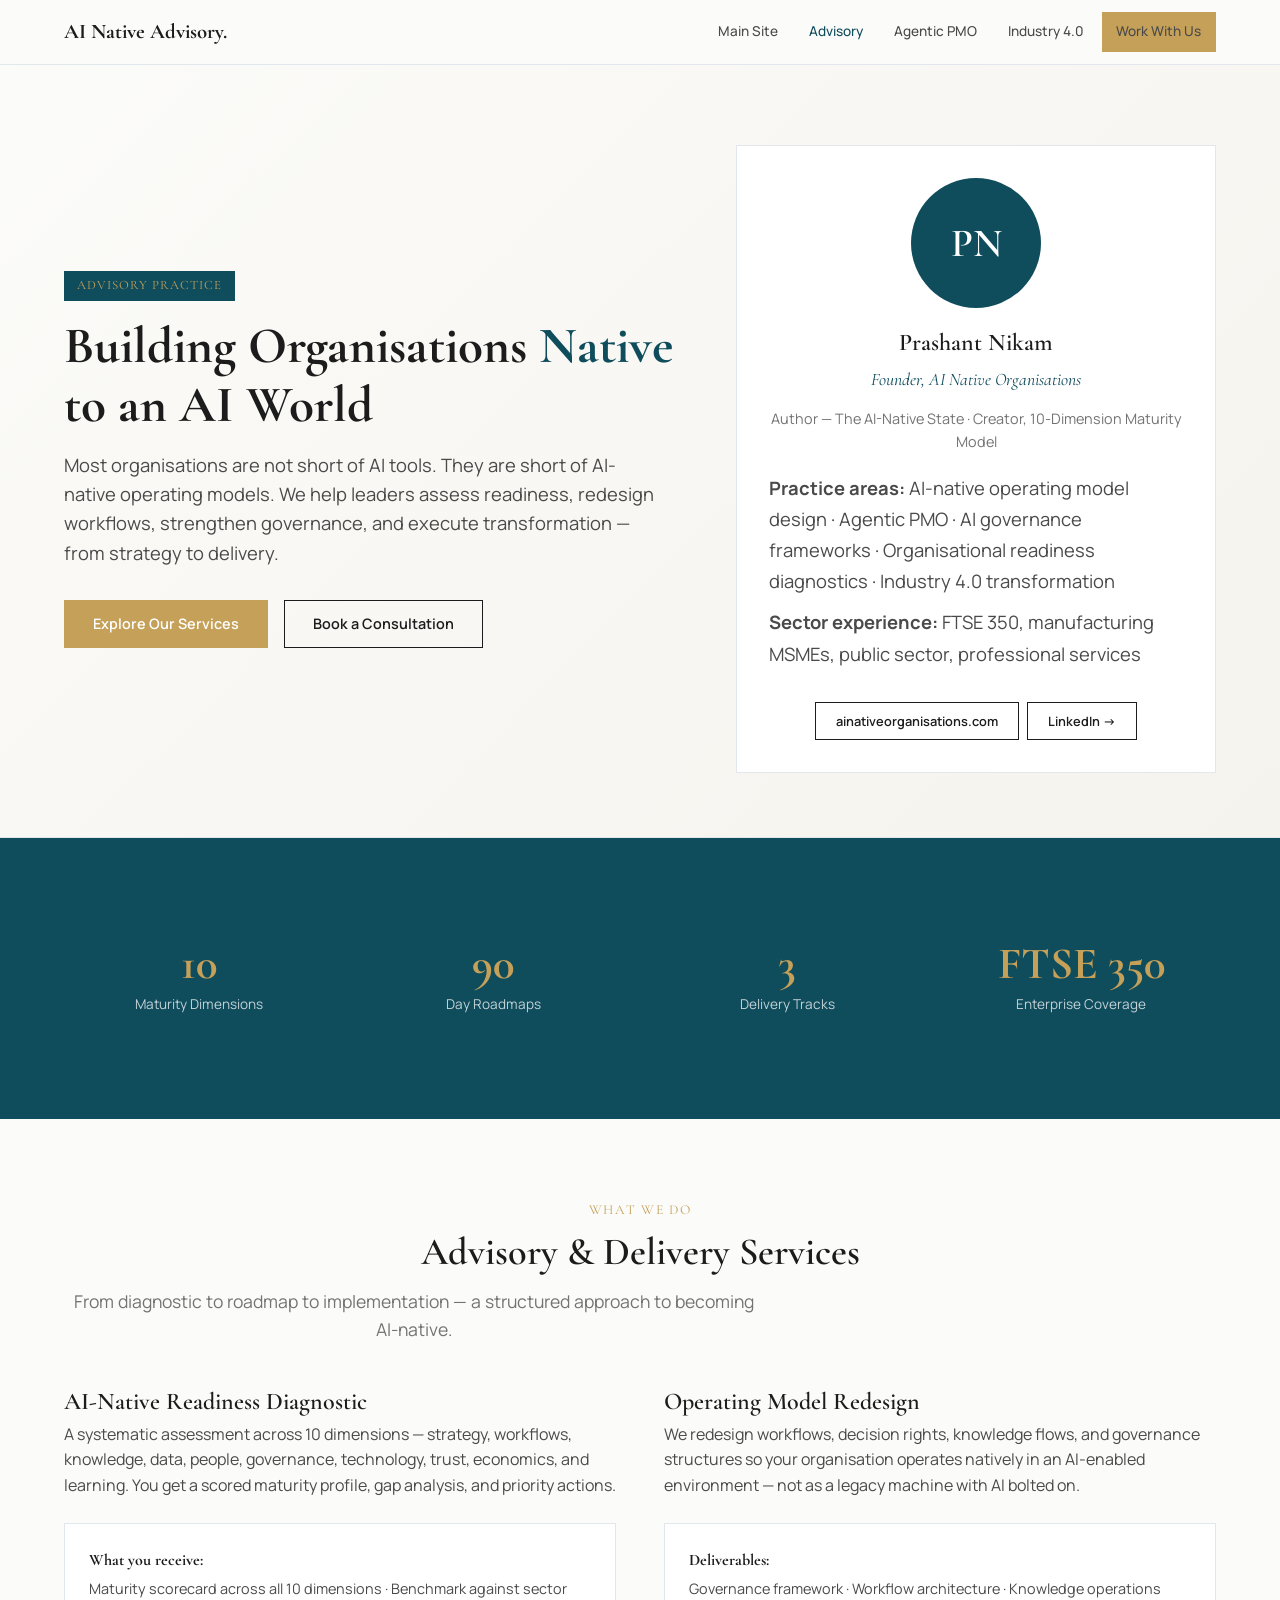
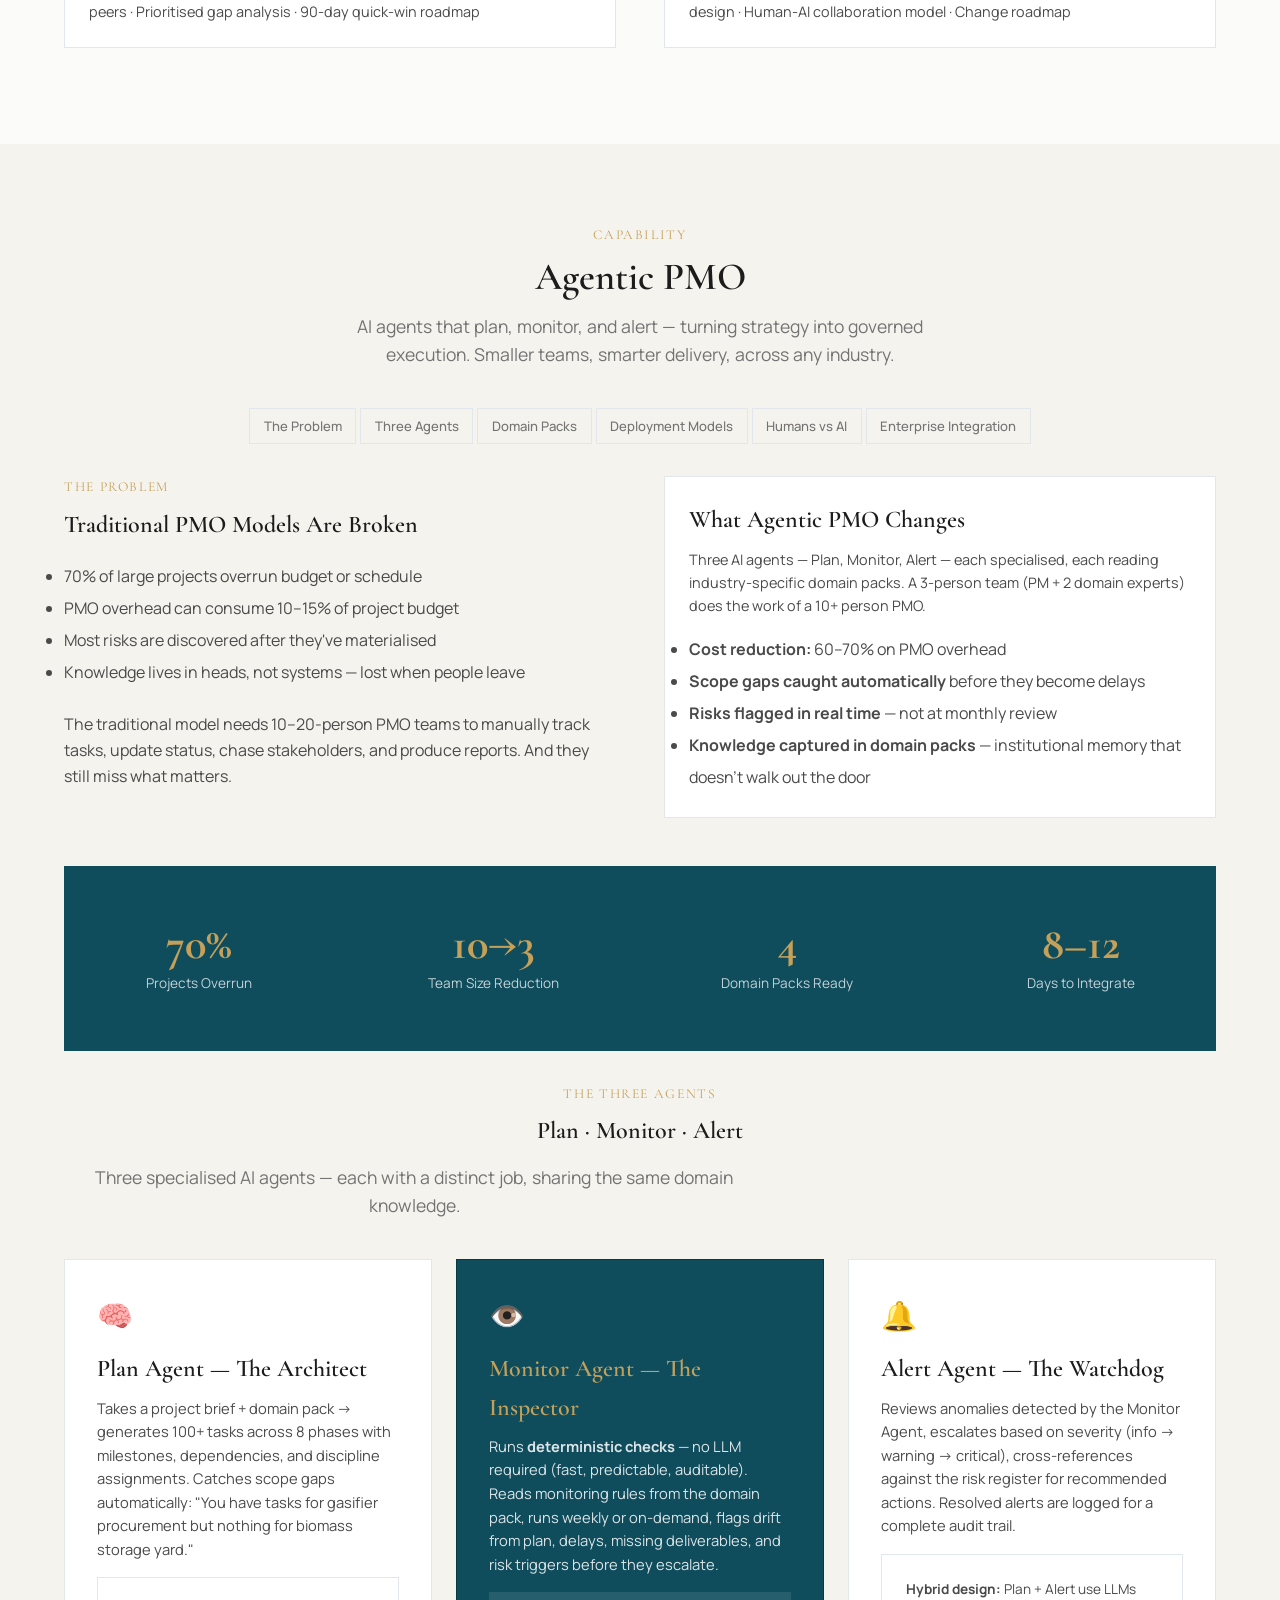
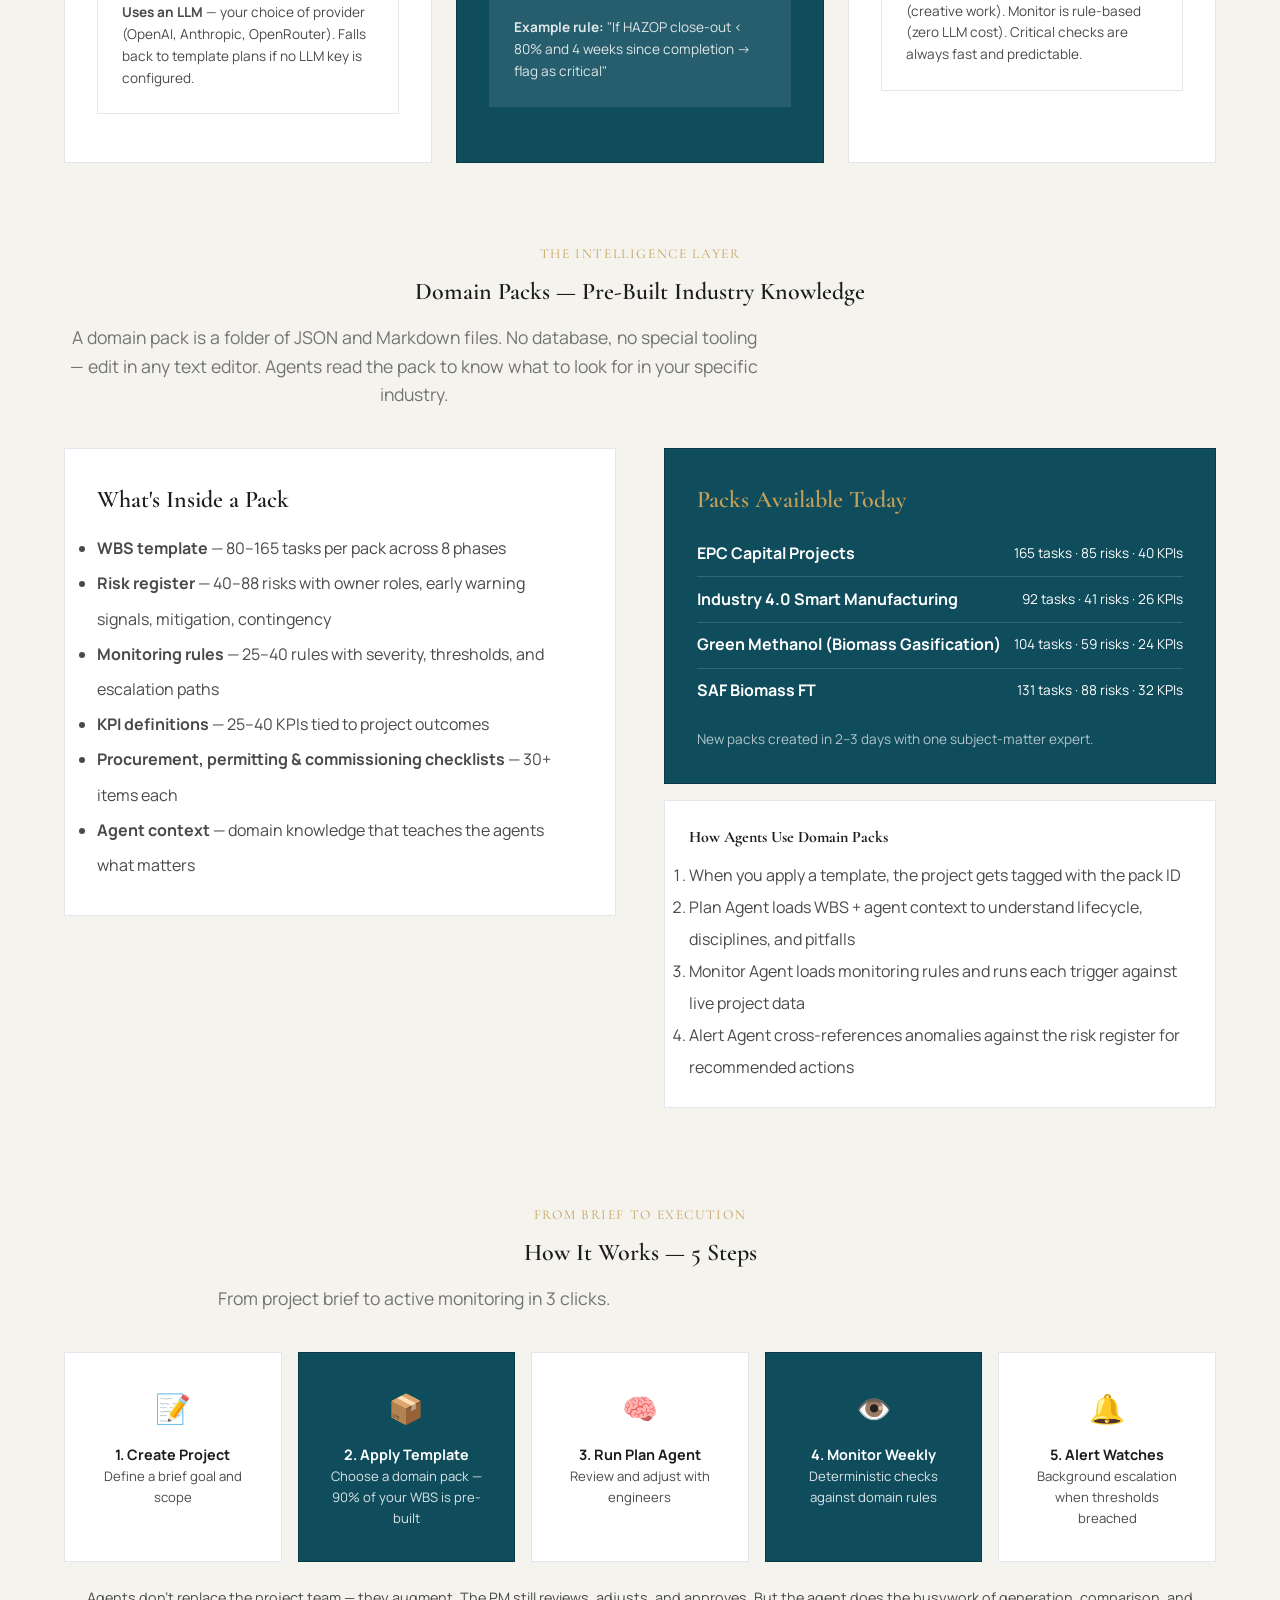
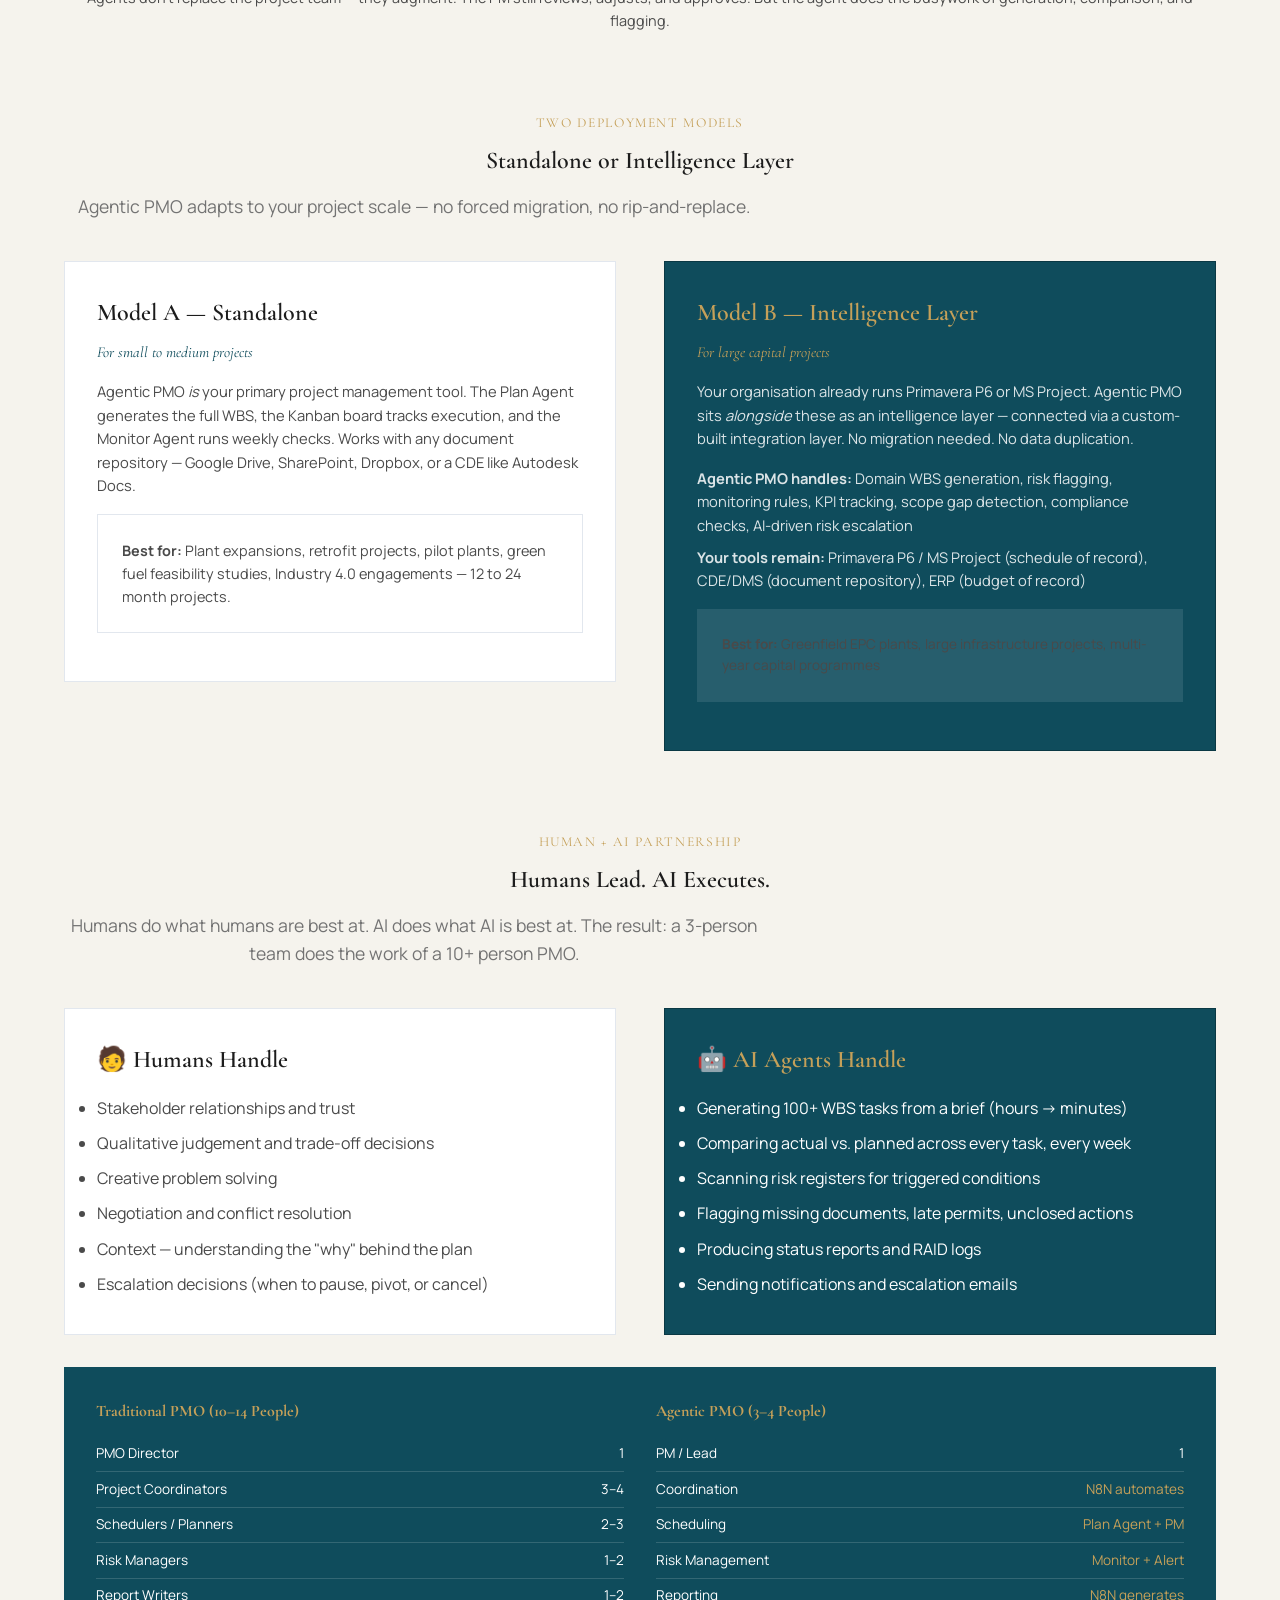
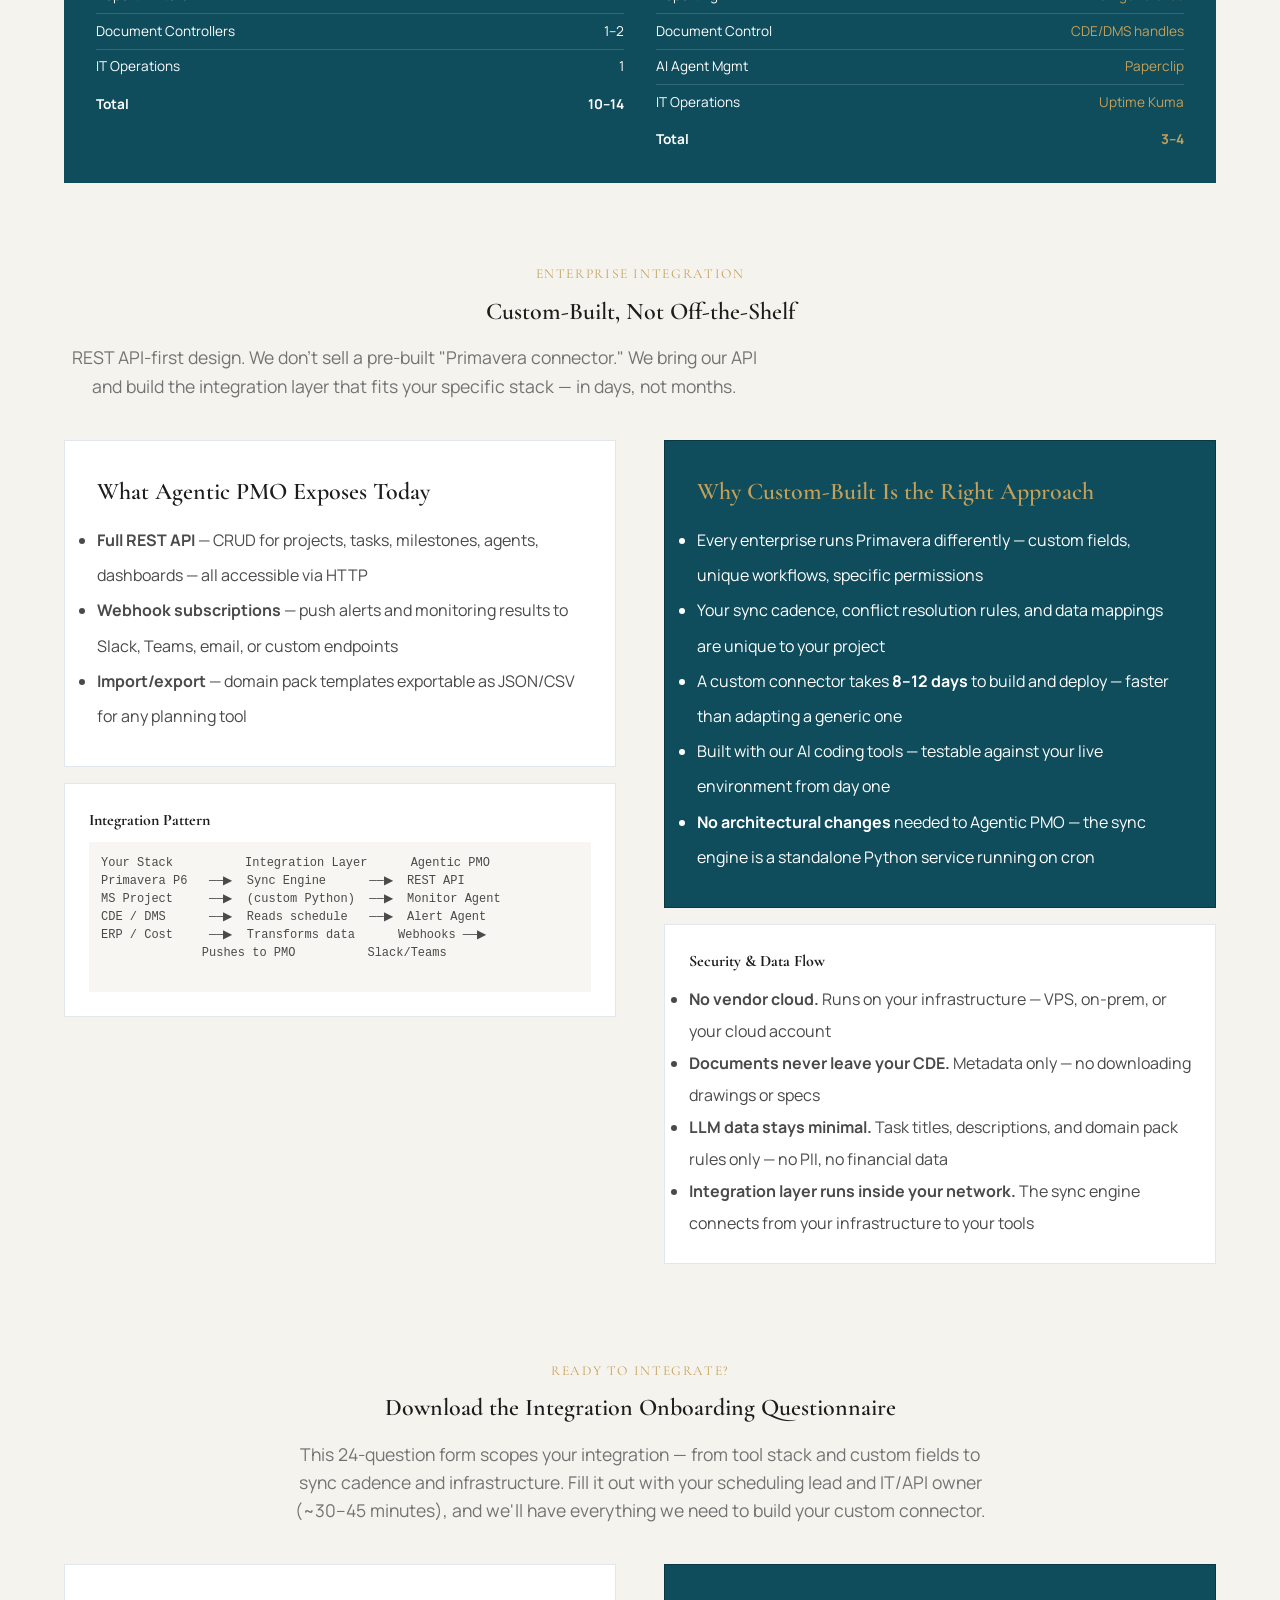
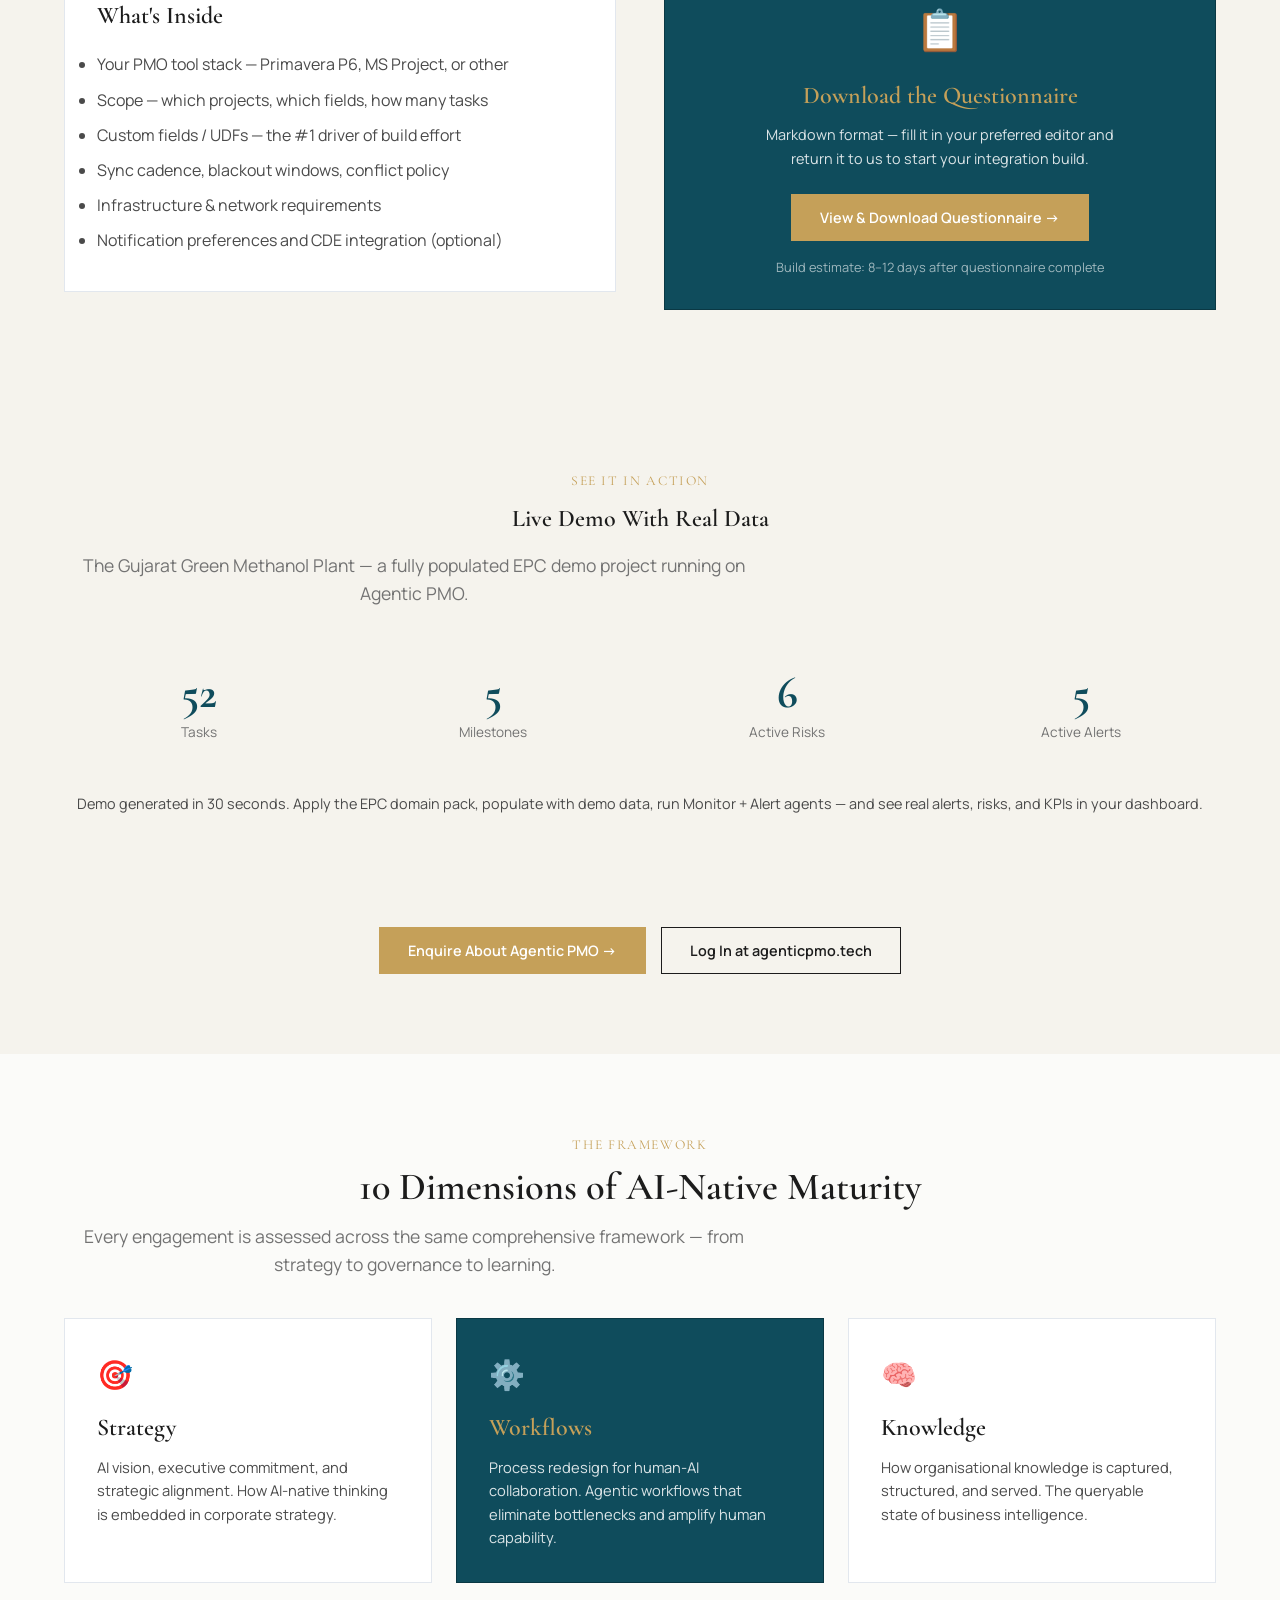
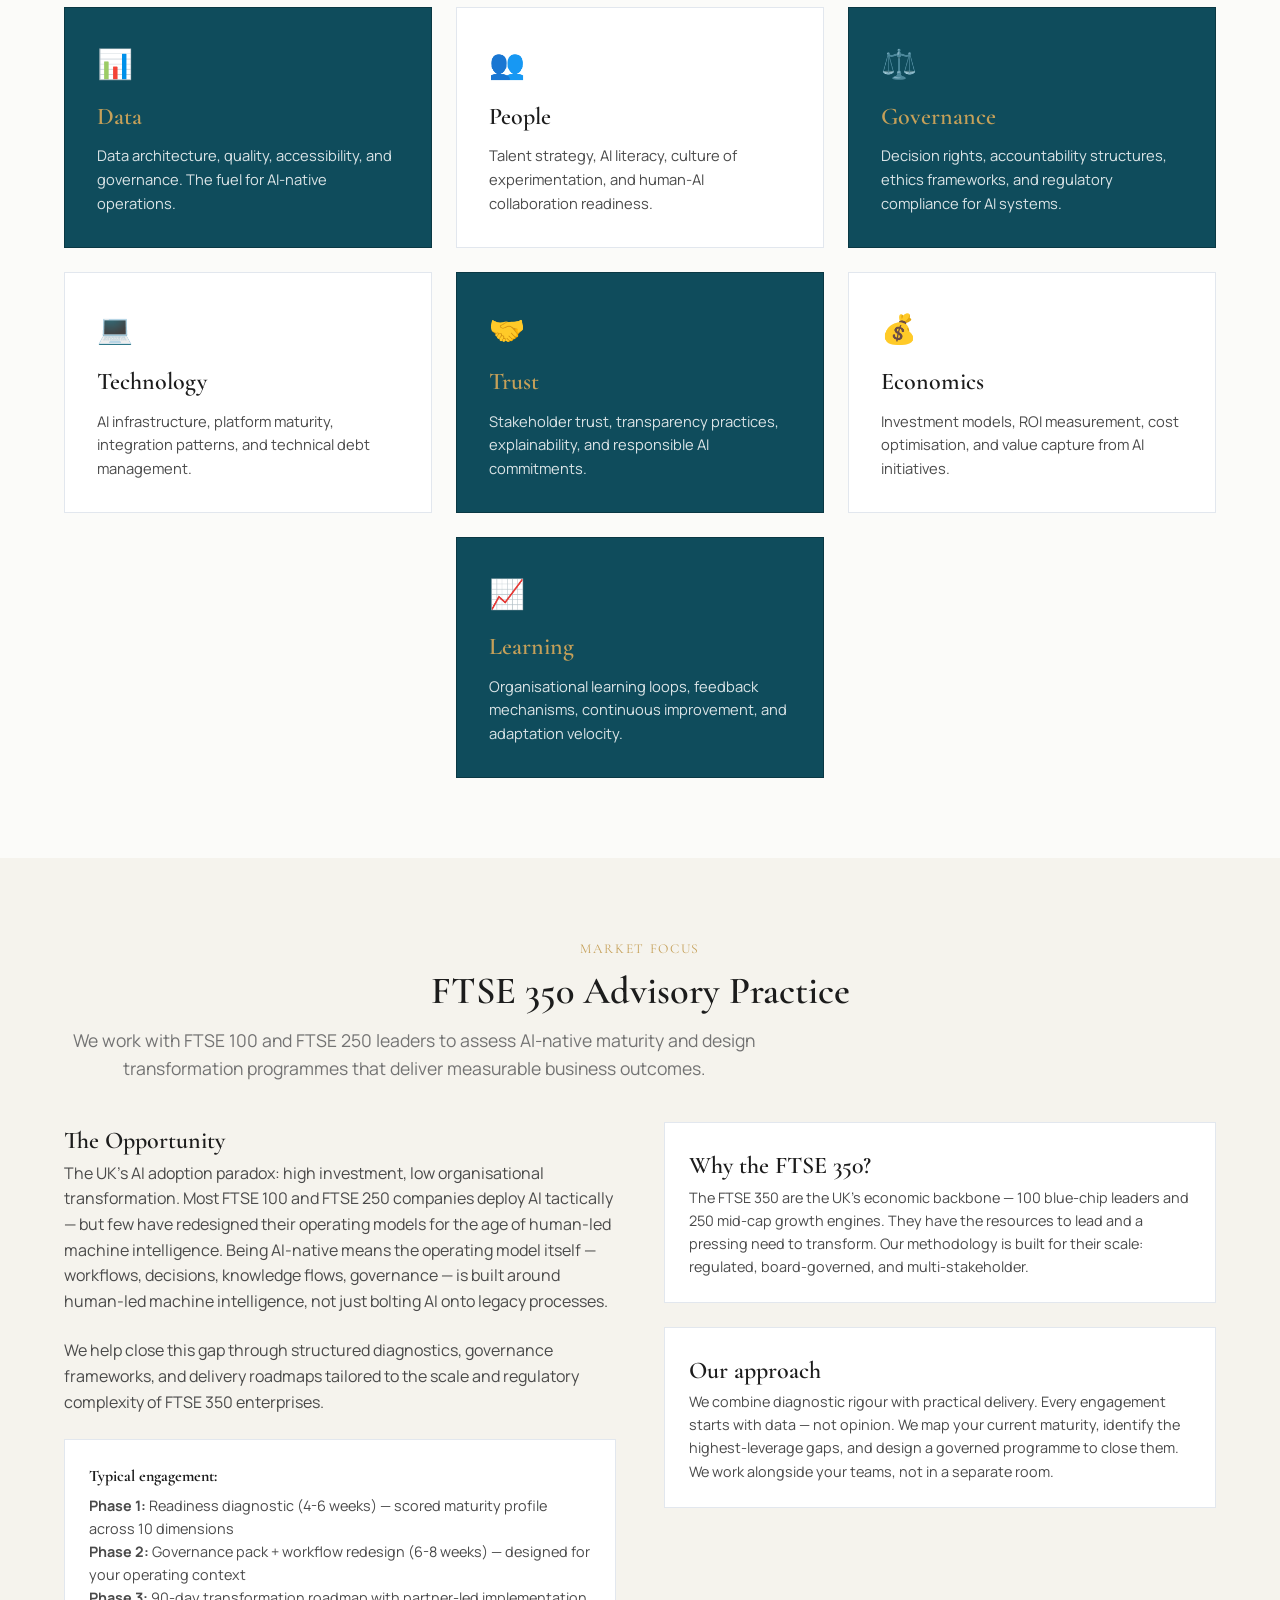
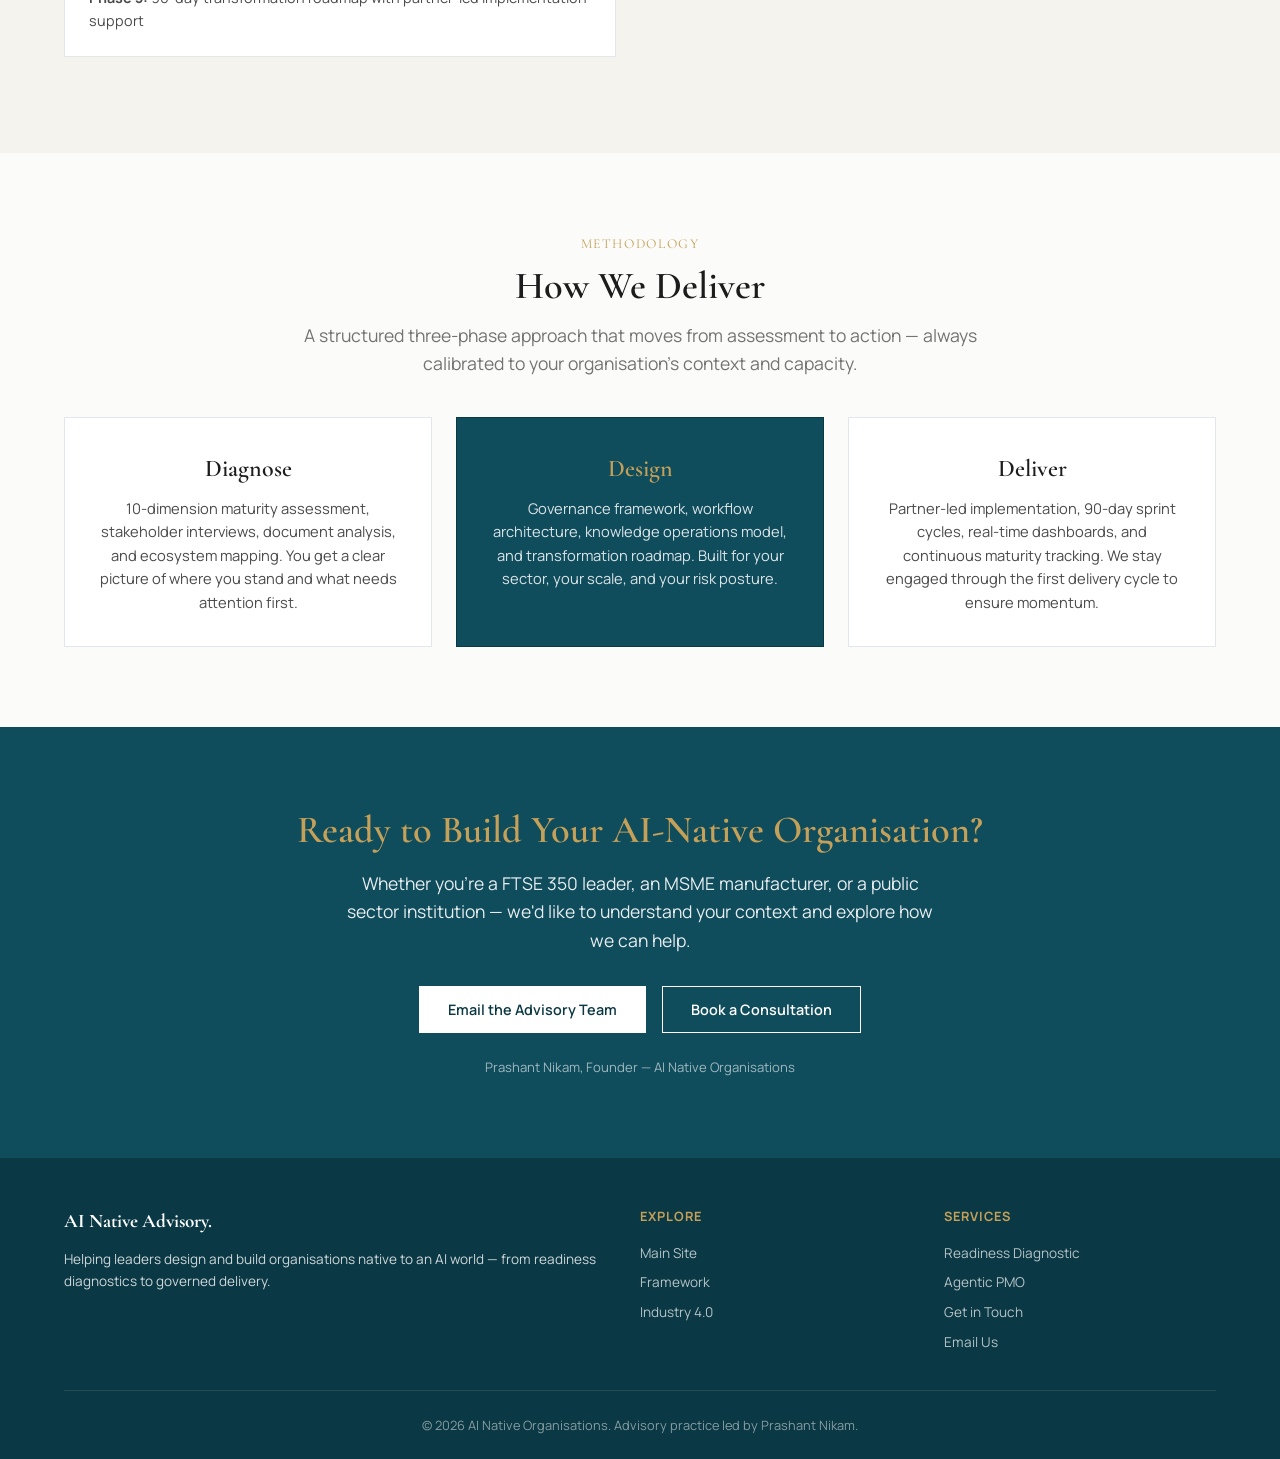
==== commit 44b78c95: "Add polished HTML questionnaire page with fillable form fields, print/PDF support; update homepage l" ====
--- a/index.html
+++ b/index.html
@@ -506,7 +506,7 @@
           <p style="font-size: 0.9rem; max-width: 380px; margin: 0 auto 1.5rem;">
             Markdown format — fill it in your preferred editor and return it to us to start your integration build.
           </p>
-          <a href="/agentic-pmo-integration-questionnaire.md" class="btn btn-gold" download>Download Questionnaire →</a>
+          <a href="/integration-questionnaire.html" class="btn btn-gold">View &amp; Download Questionnaire →</a>
           <p style="margin-top: 1rem; font-size: 0.8rem; opacity: 0.7;">Build estimate: 8–12 days after questionnaire complete</p>
         </div>
       </div>
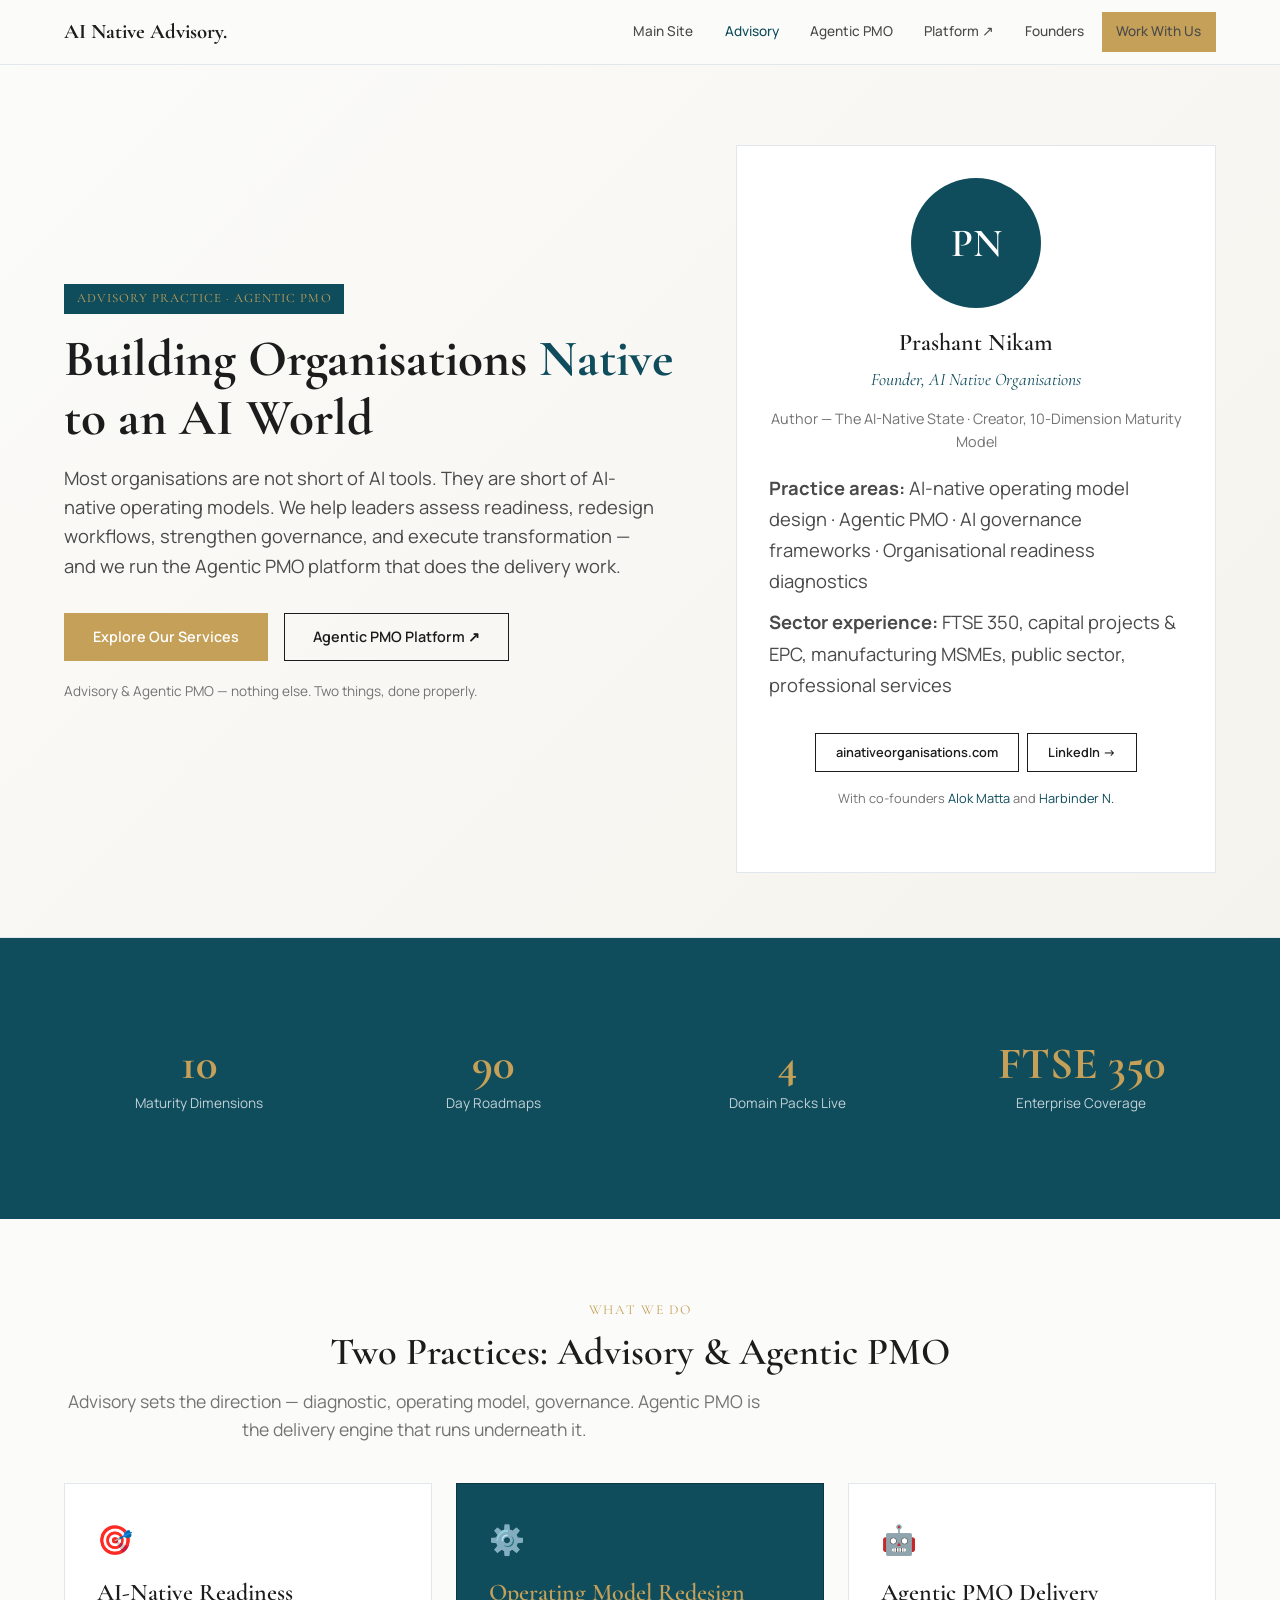
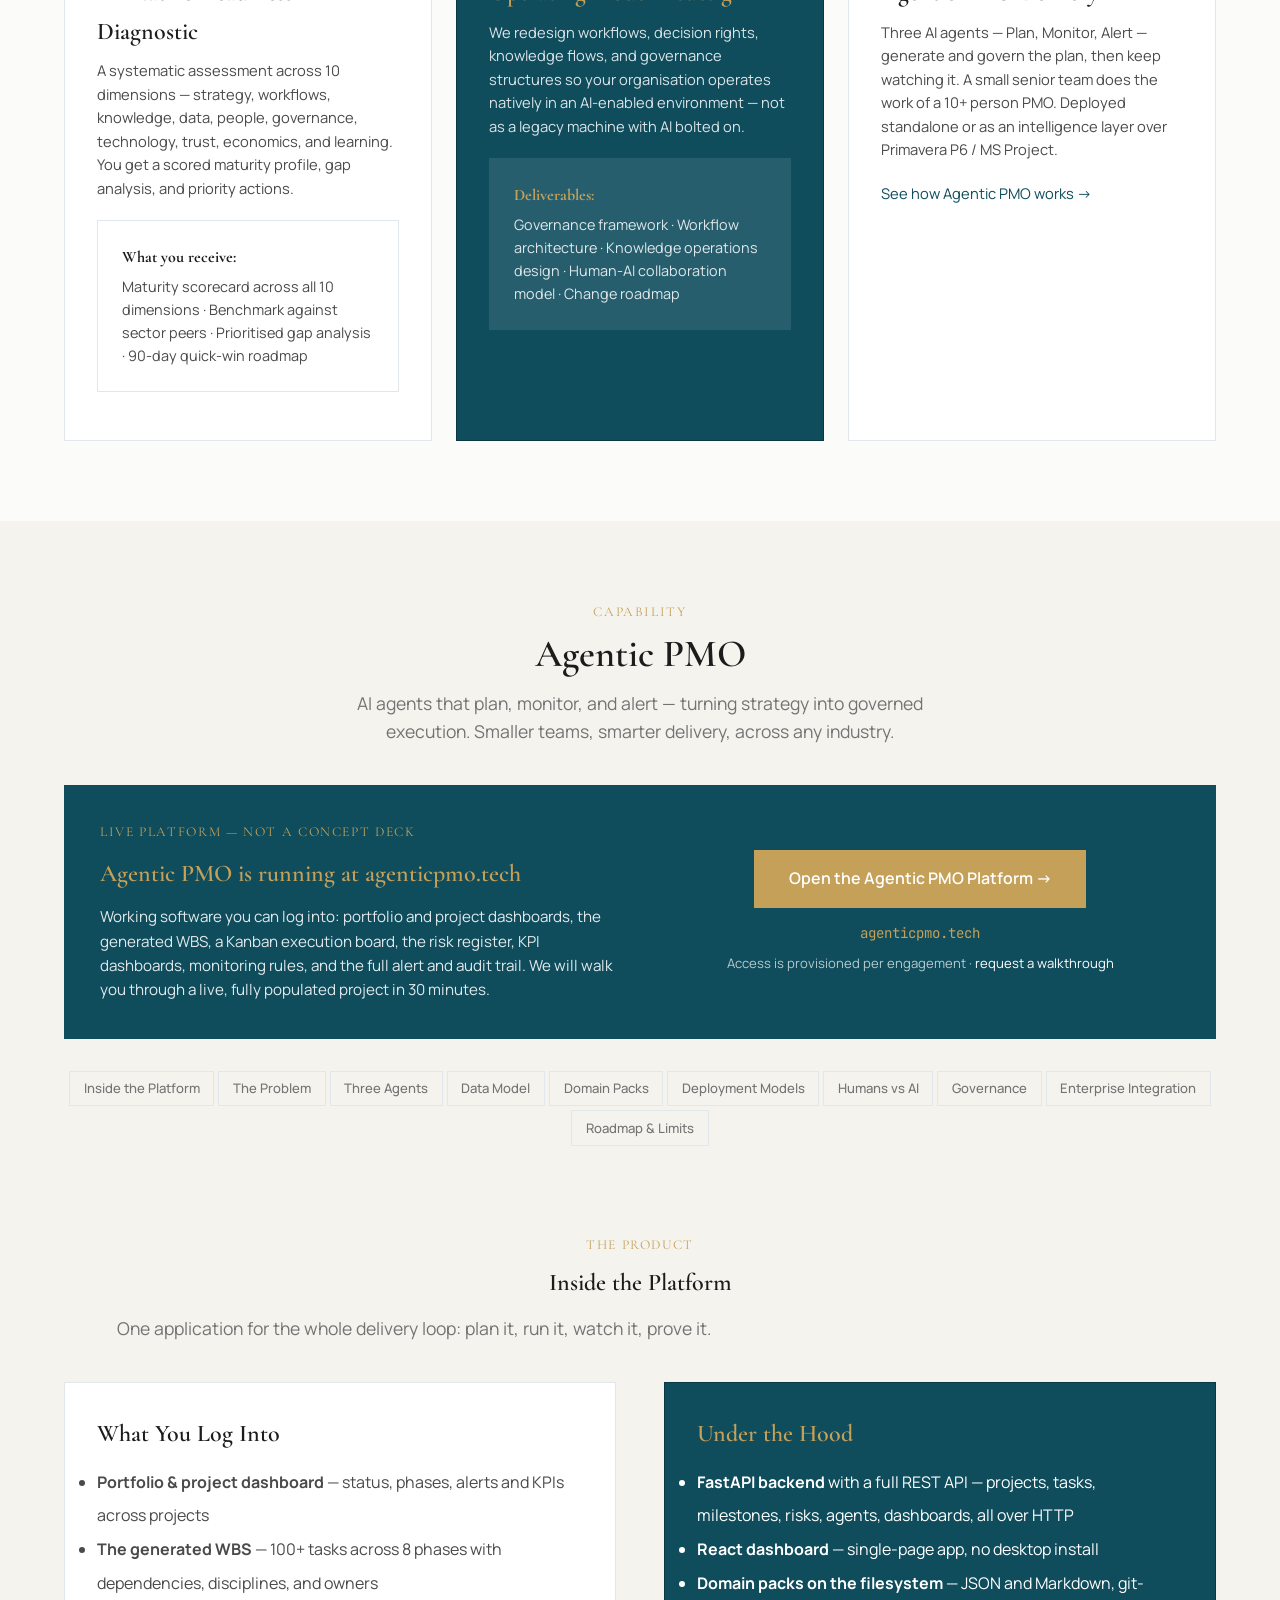
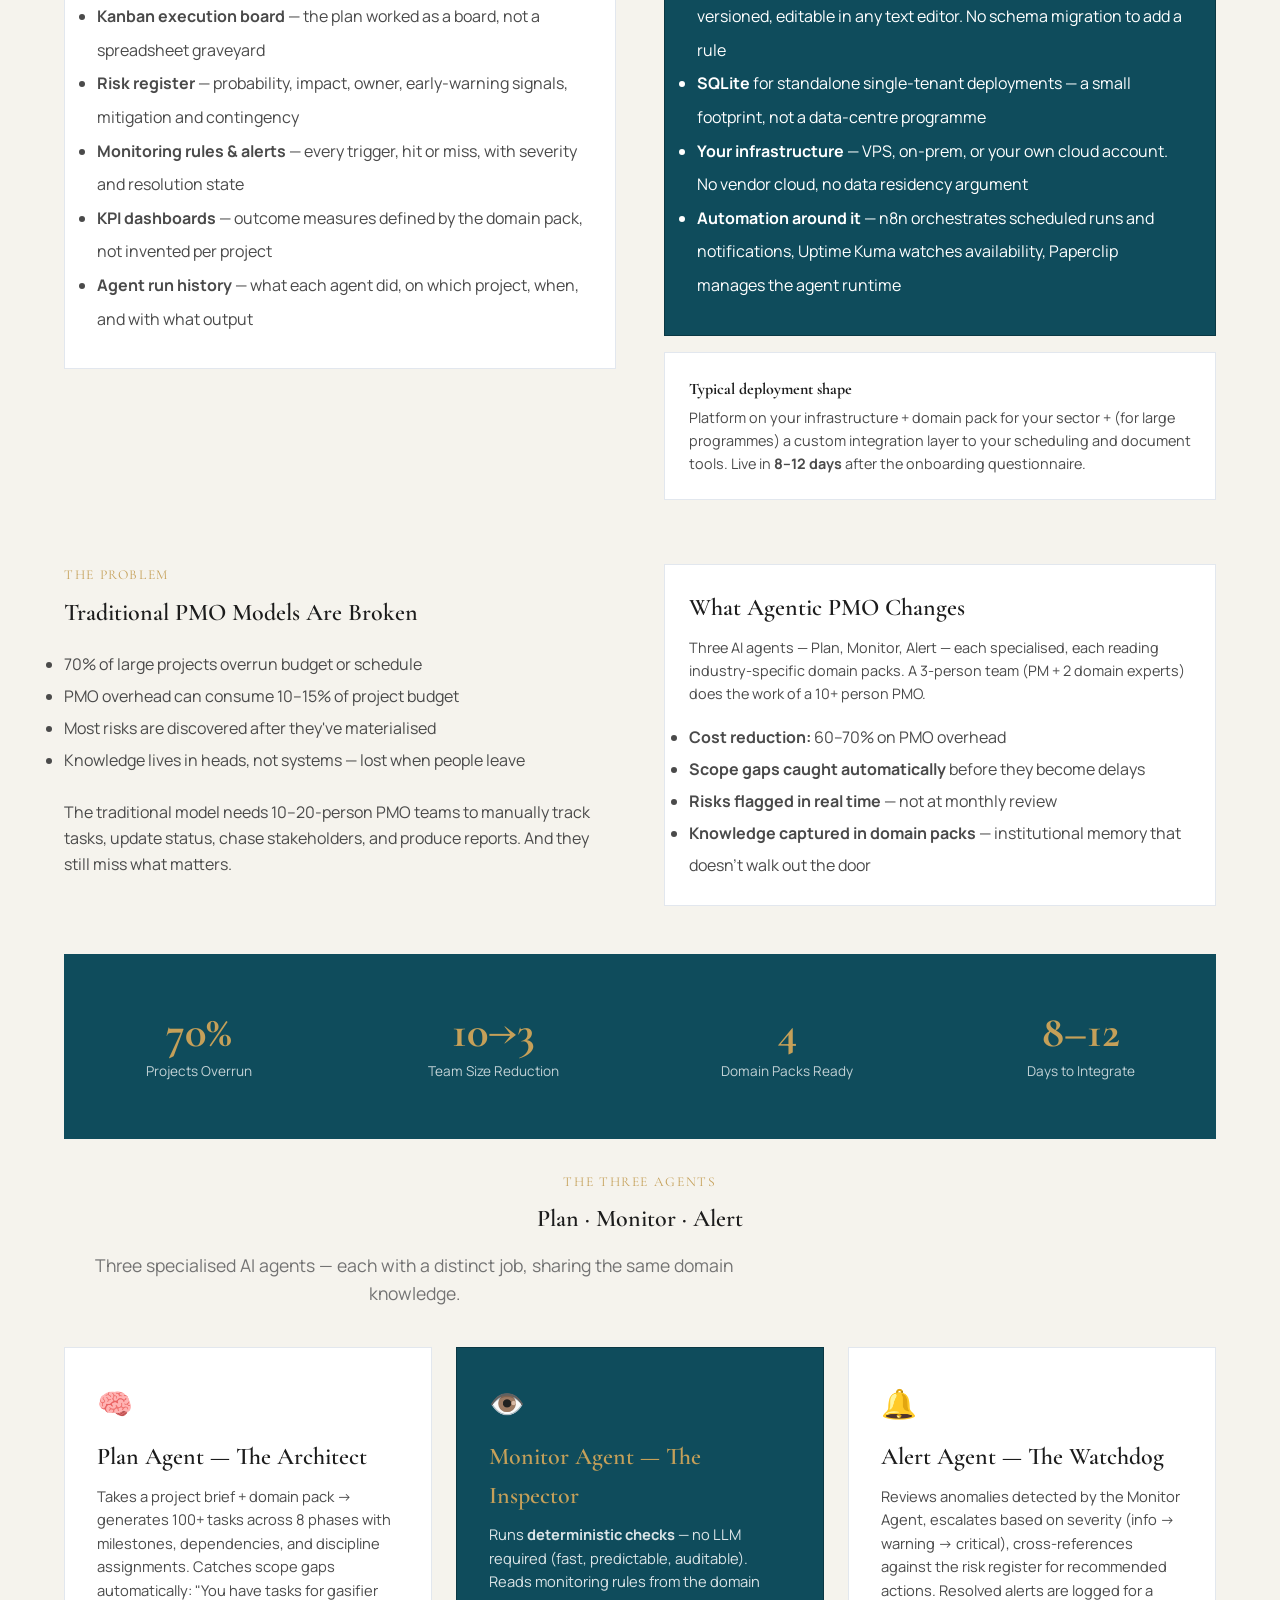
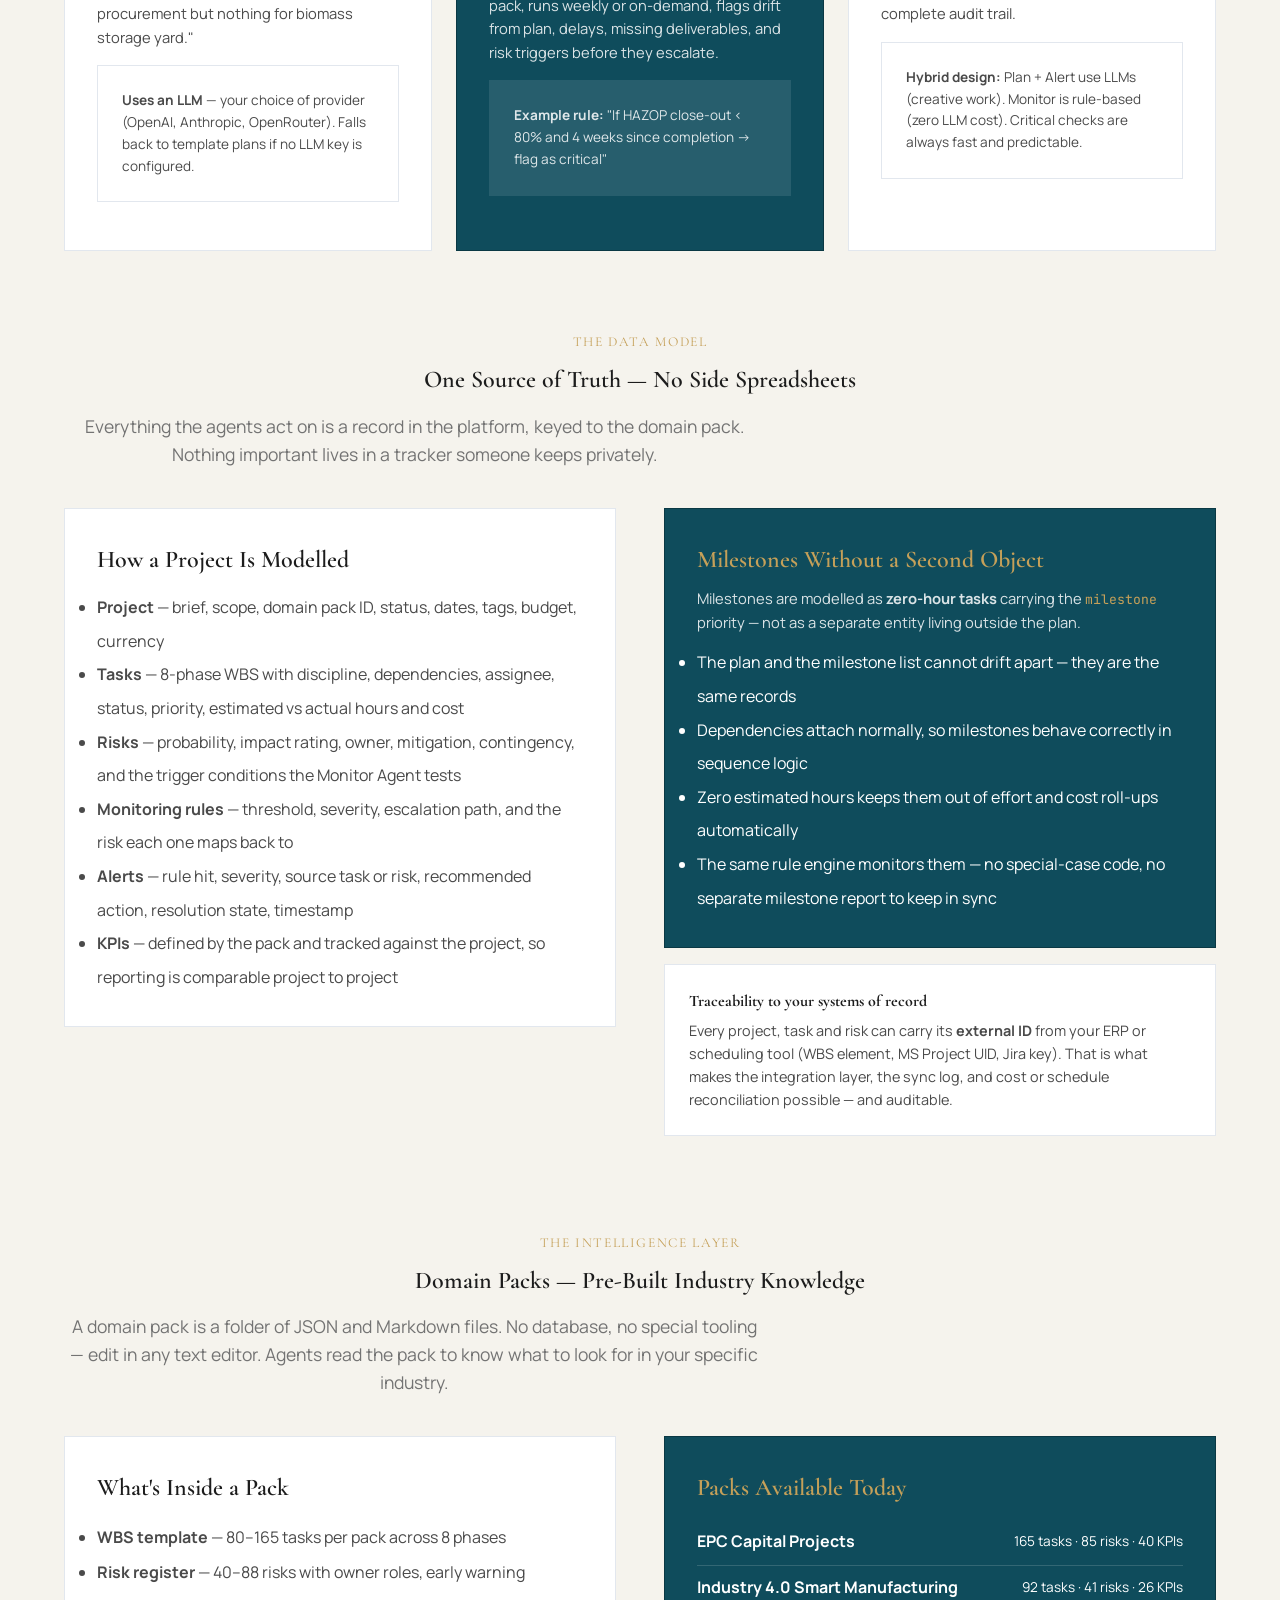
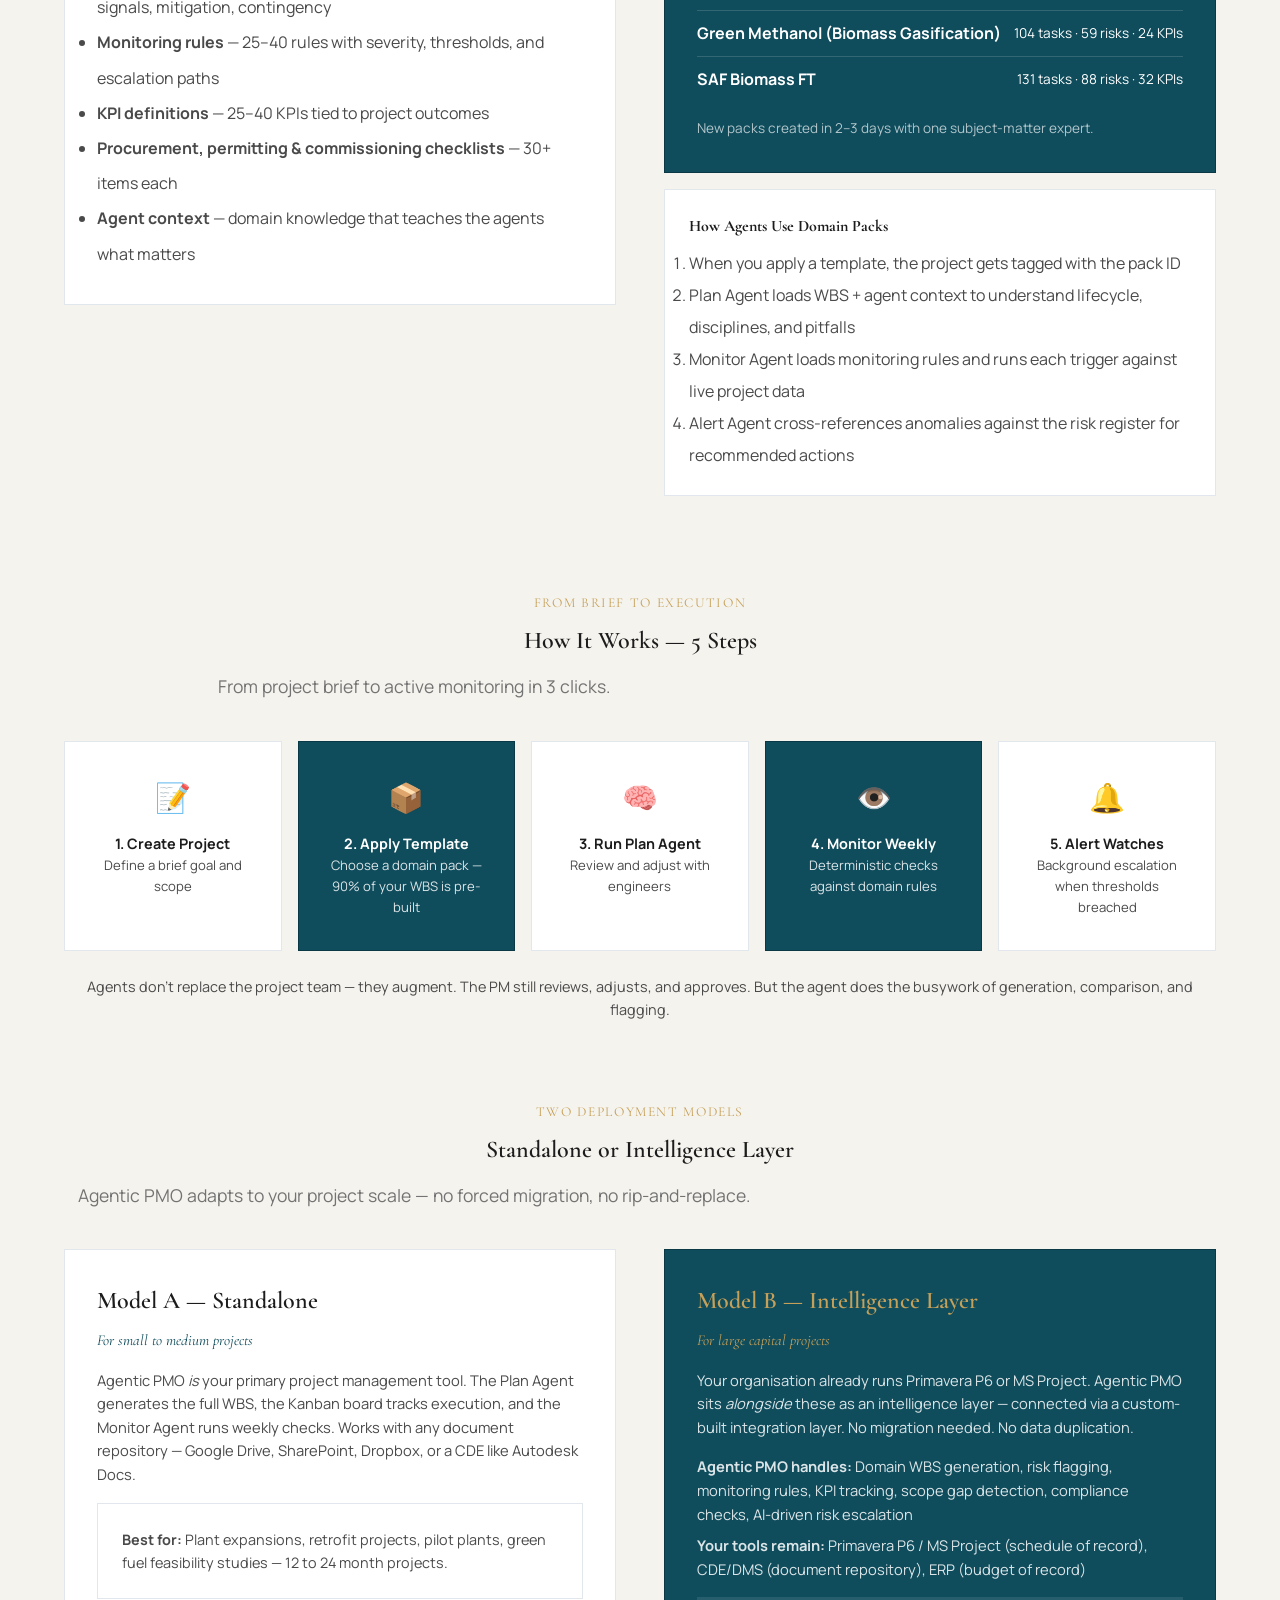
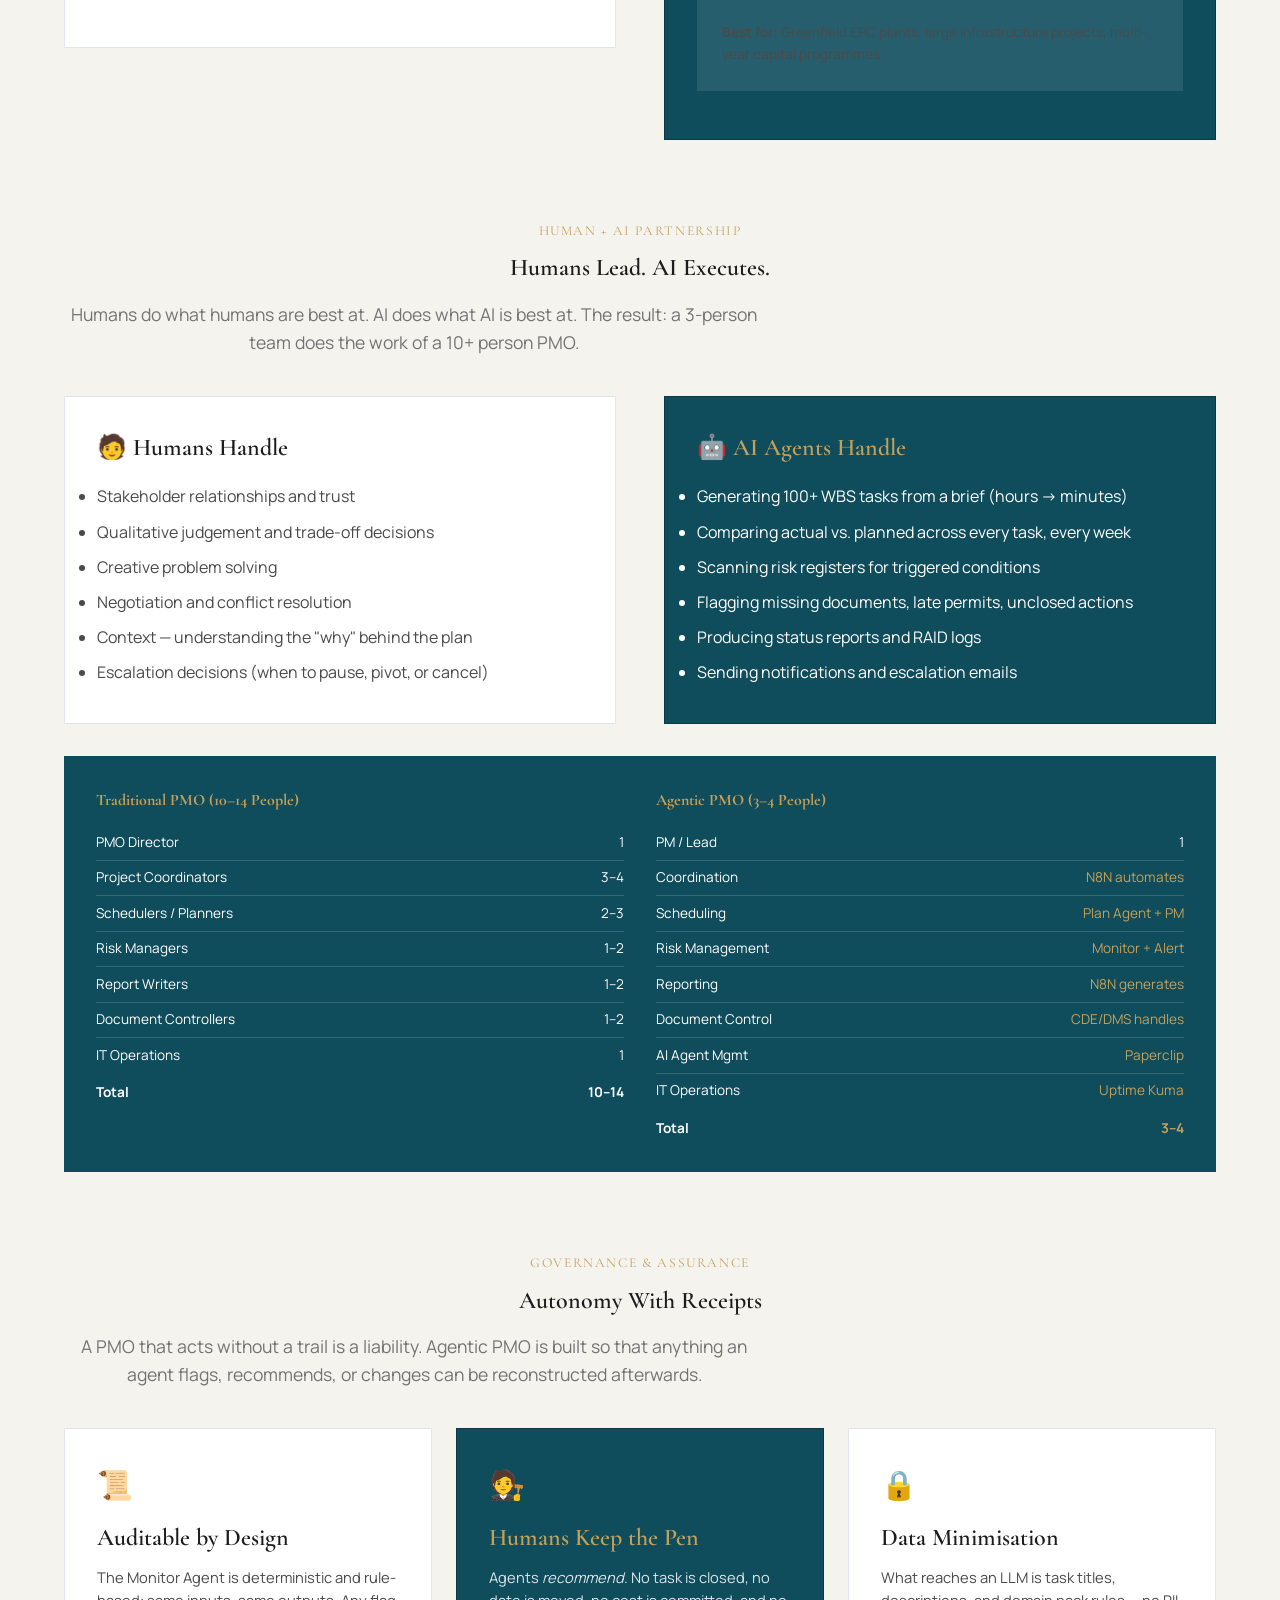
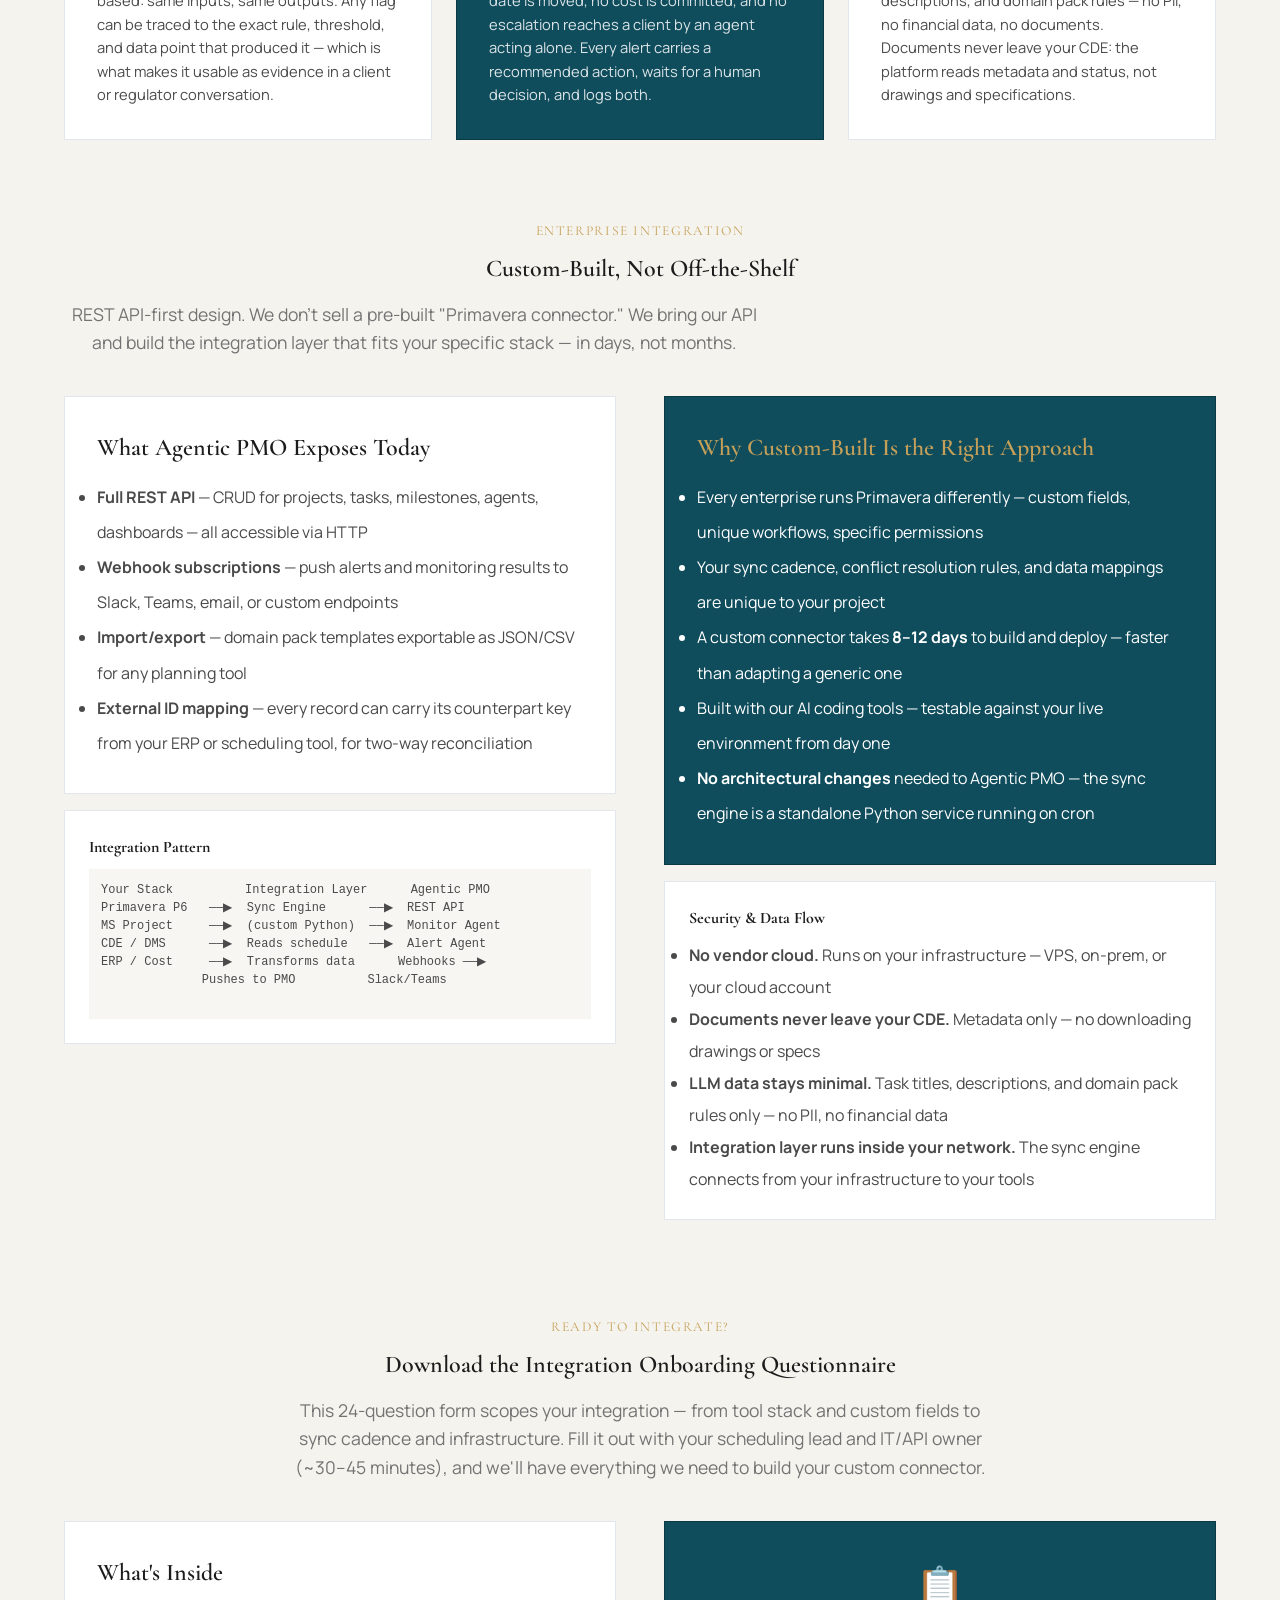
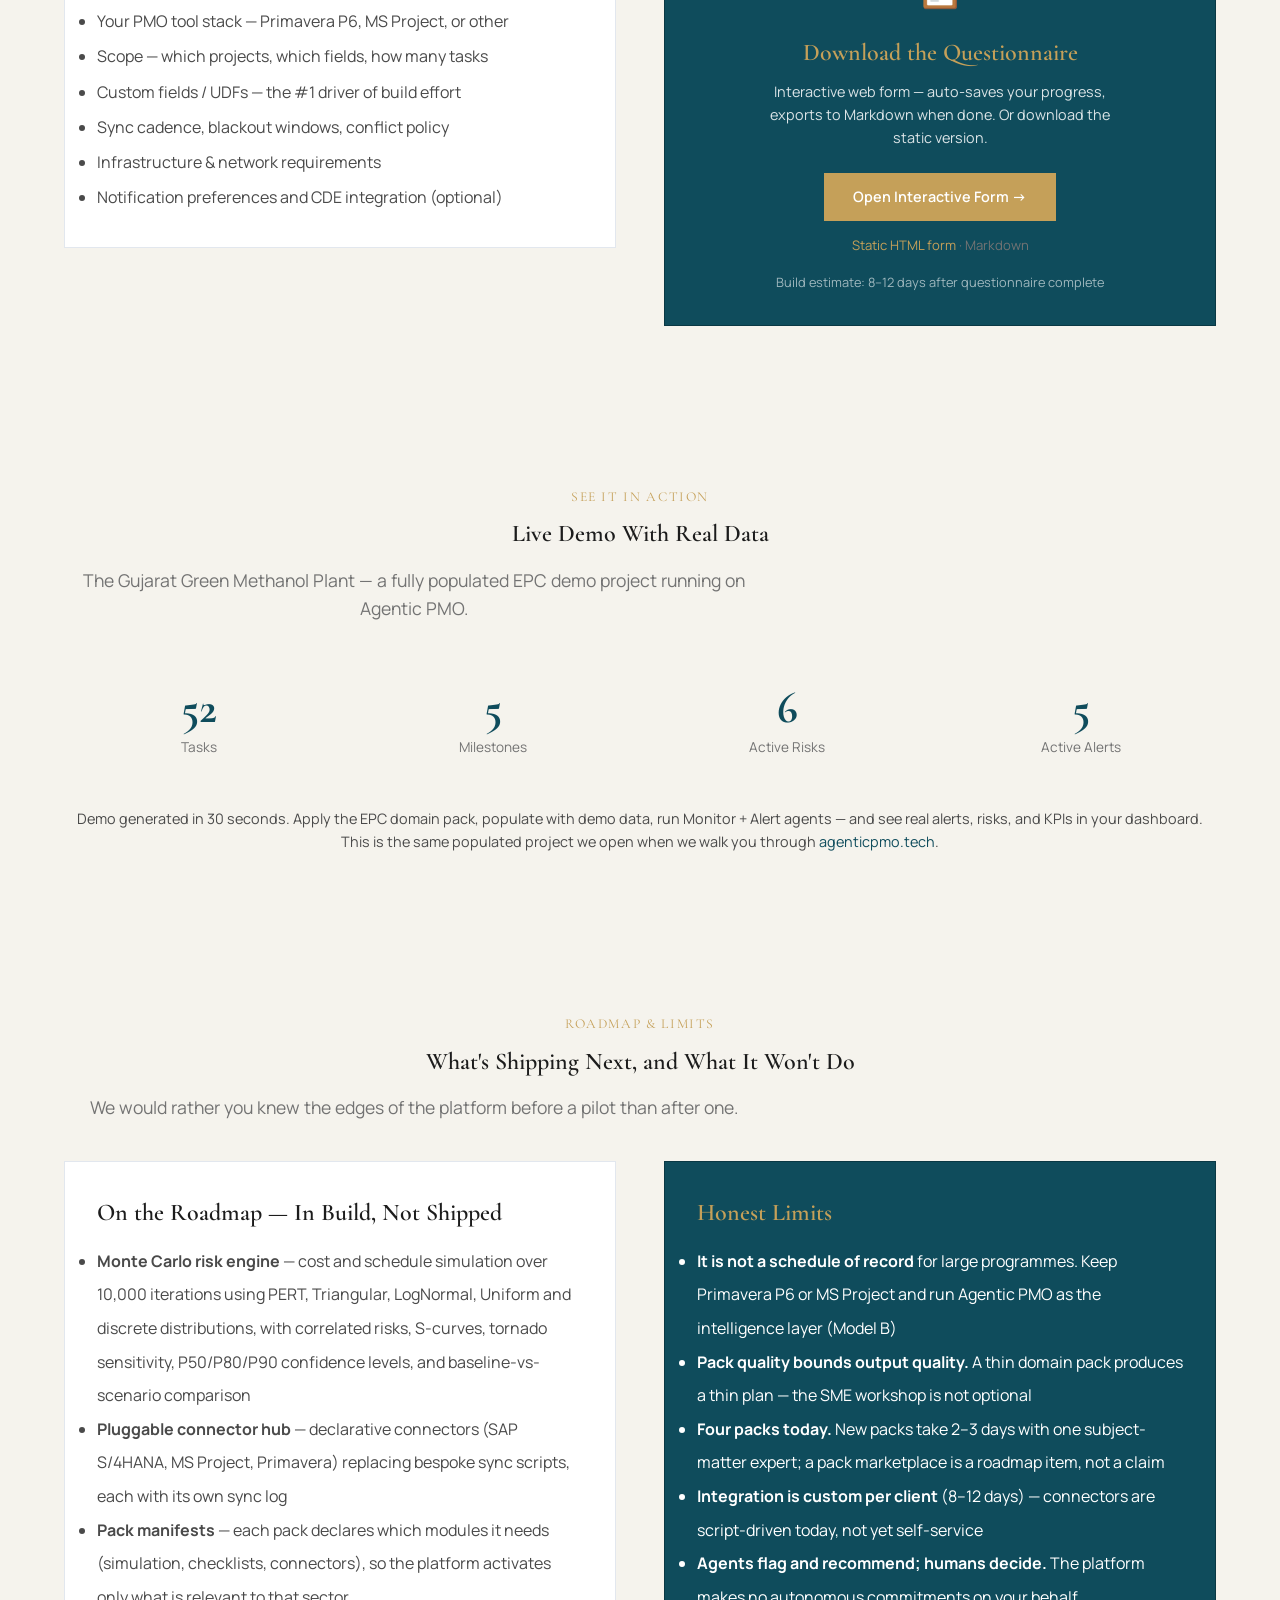
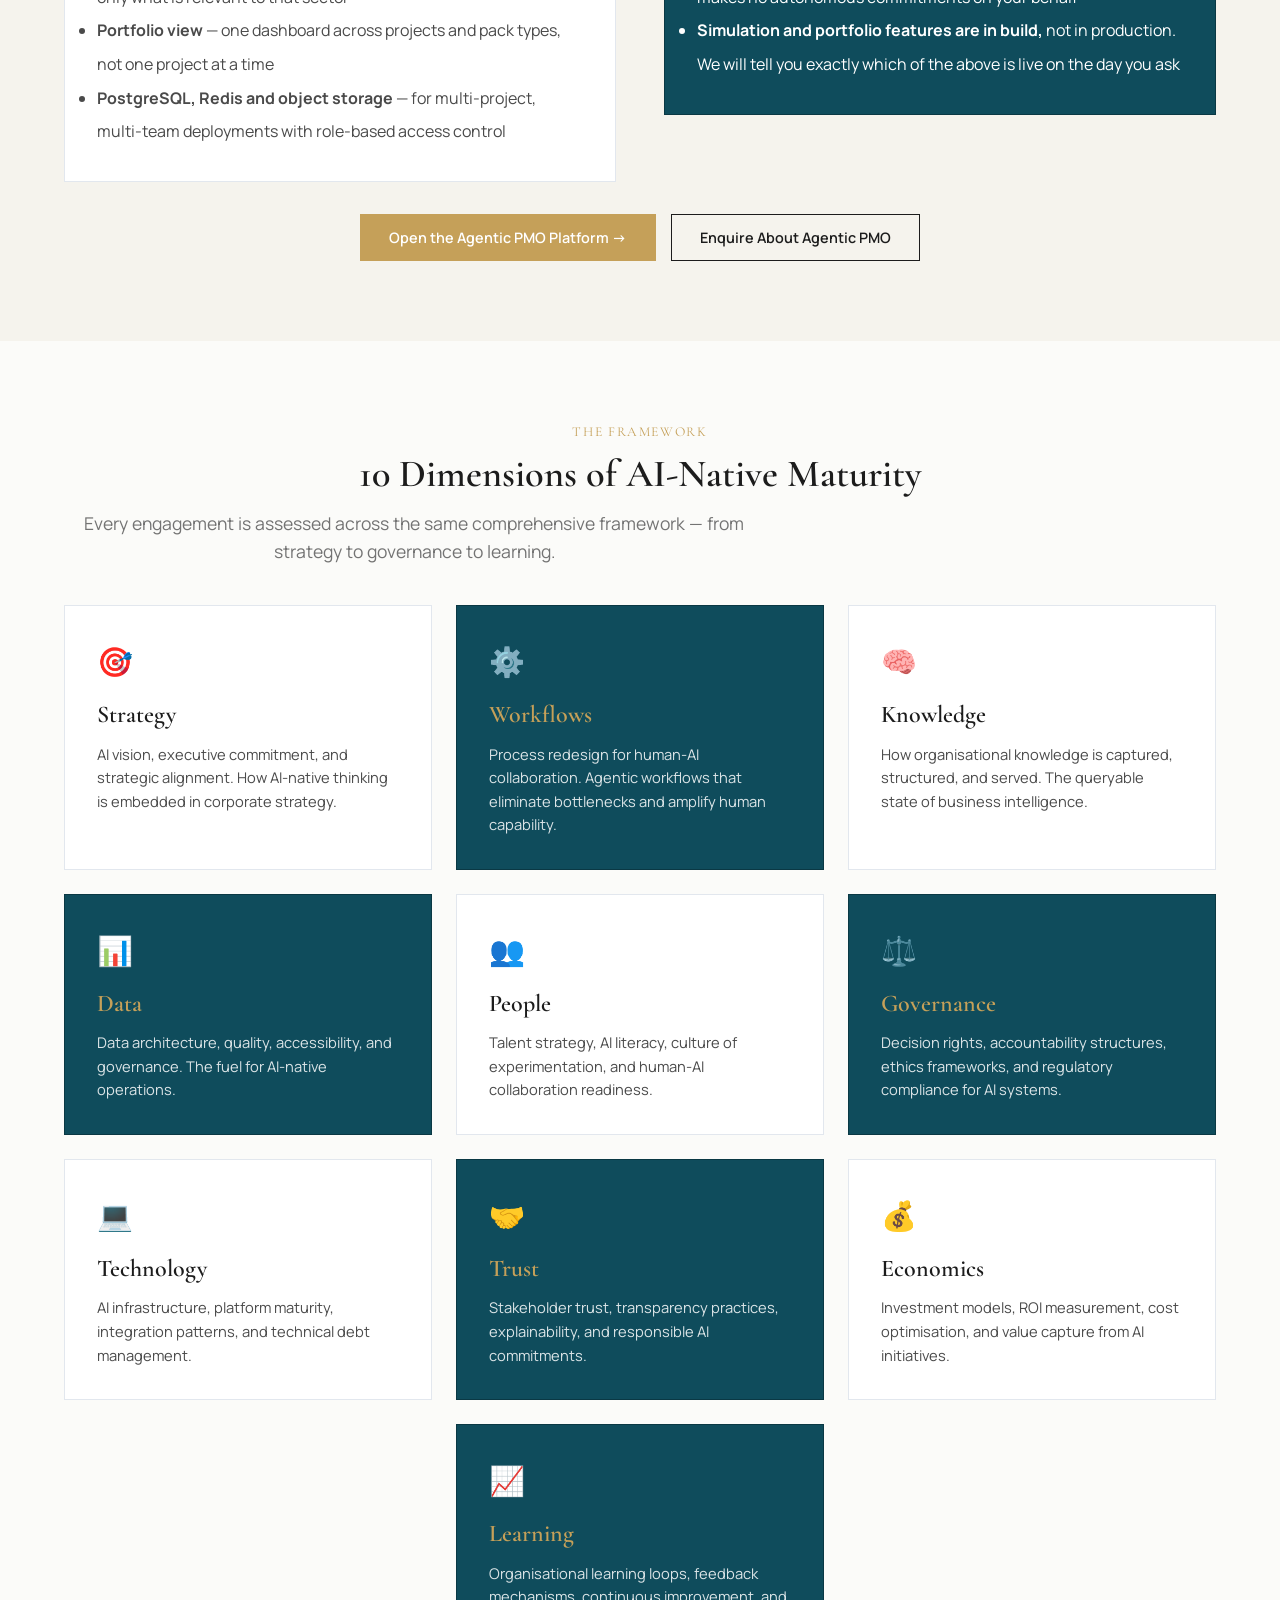
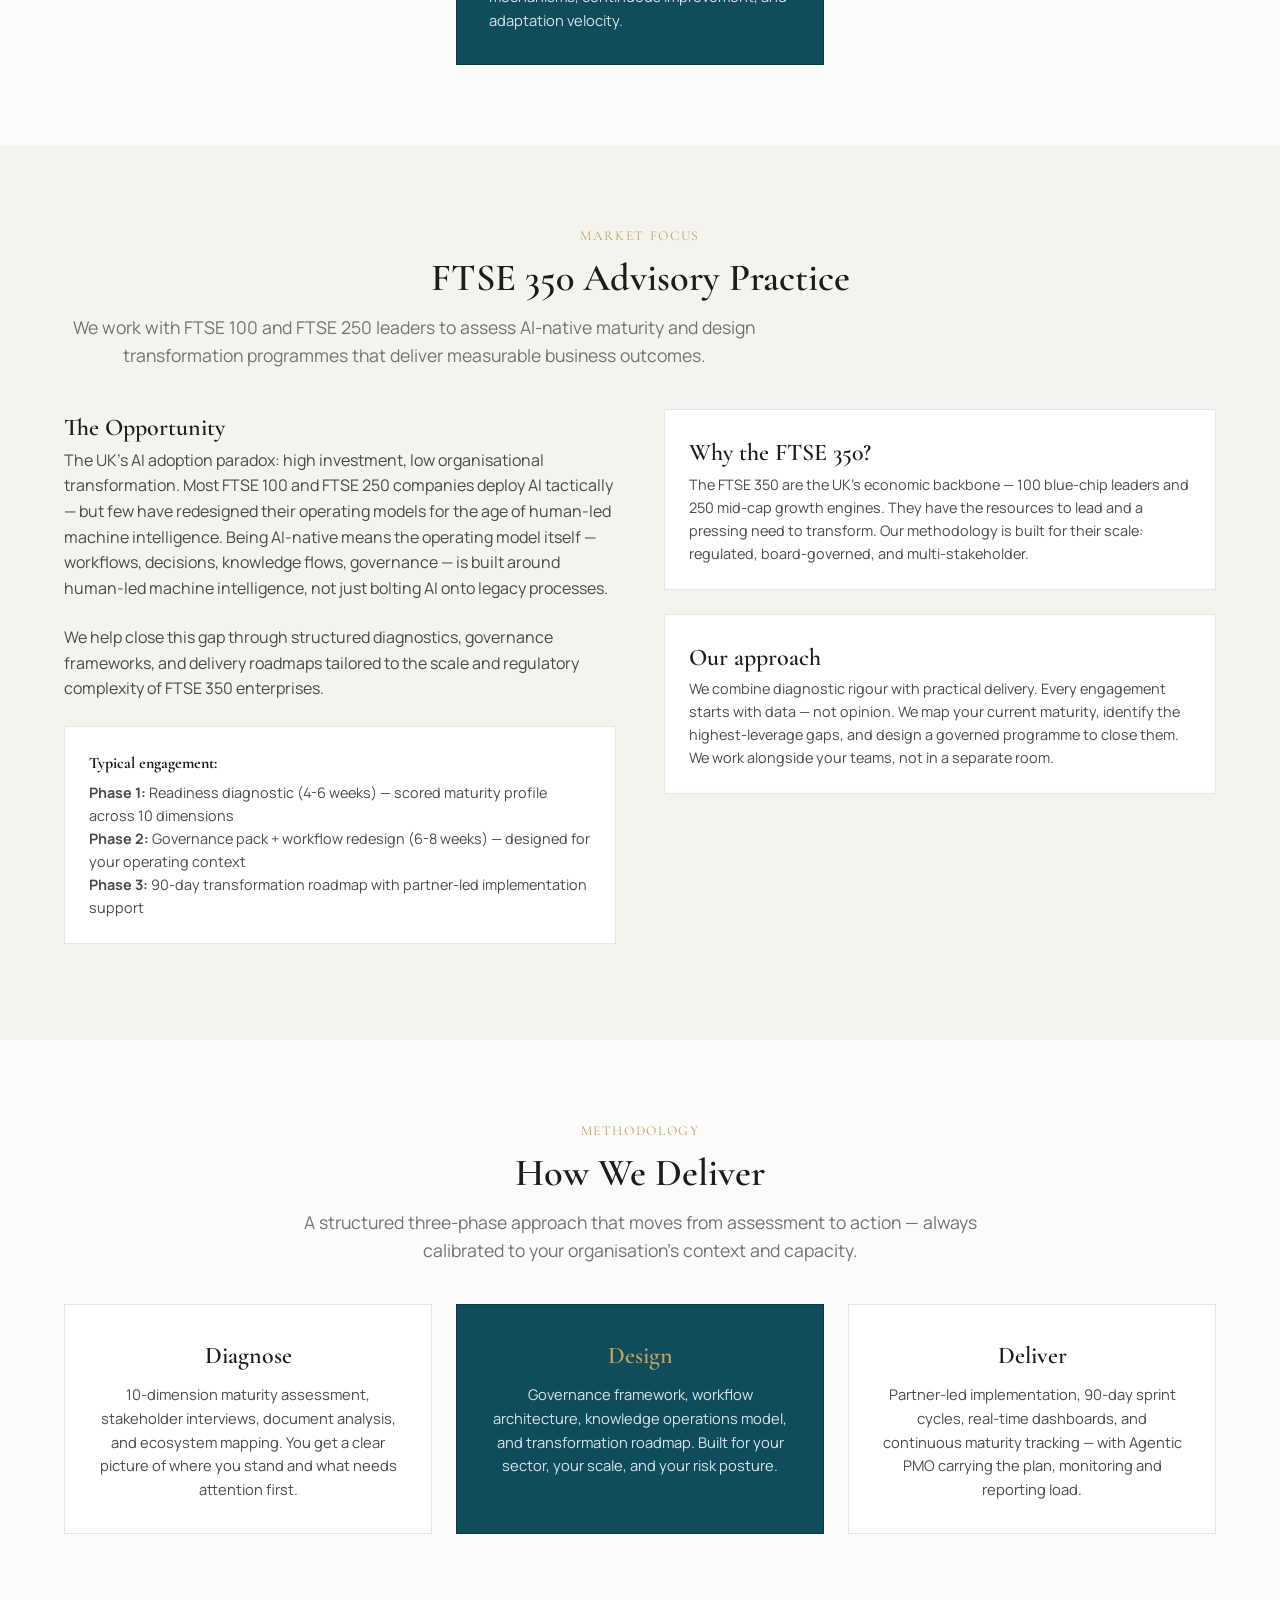
==== commit a956eb9c: "Restructure site: Advisory + Agentic PMO only - Remove Industry 4.0 page references (nav, footer, he" ====
--- a/index.html
+++ b/index.html
@@ -3,11 +3,11 @@
 <head>
   <meta charset="UTF-8">
   <meta name="viewport" content="width=device-width, initial-scale=1.0">
-  <title>AI Native Advisory — AI Native Organisations</title>
+  <title>AI Native Advisory — AI-Native Operating Models &amp; Agentic PMO</title>
   <link rel="stylesheet" href="styles.css">
-  <meta name="description" content="AI Native Advisory helps FTSE 350 leaders design AI-native operating models, deploy Agentic PMO, and execute governed AI transformation programmes.">
-  <meta property="og:title" content="AI Native Advisory">
-  <meta property="og:description" content="Advisory, diagnostics, and delivery for organisations building AI-native operating models. FTSE 350, Industry 4.0, and Agentic PMO.">
+  <meta name="description" content="AI Native Advisory designs AI-native operating models and deploys Agentic PMO — AI agents that plan, monitor and alert across capital projects and complex programmes.">
+  <meta property="og:title" content="AI Native Advisory — Advisory &amp; Agentic PMO">
+  <meta property="og:description" content="Two things, done properly: advisory for AI-native operating models, and Agentic PMO — the agent-driven project management platform running at agenticpmo.tech.">
   <meta property="og:type" content="website">
 </head>
 <body>
@@ -23,7 +23,8 @@
       <a href="https://ainativeorganisations.com" target="_blank" rel="noopener">Main Site</a>
       <a class='active' href='/'>Advisory</a>
       <a href="#agentic-pmo">Agentic PMO</a>
-      <a href="https://industry.ainativeorganisations.com" target="_blank" rel="noopener">Industry 4.0</a>
+      <a href="https://agenticpmo.tech" target="_blank" rel="noopener">Platform ↗</a>
+      <a href="#team">Founders</a>
       <a href="#contact" class="btn btn-gold btn-sm">Work With Us</a>
     </div>
   </div>
@@ -34,13 +35,14 @@
   <div class="container">
     <div class="hero-grid">
       <div>
-        <div class="badge">Advisory Practice</div>
+        <div class="badge">Advisory Practice · Agentic PMO</div>
         <h1>Building Organisations <span class="highlight">Native</span> to an AI World</h1>
-        <p>Most organisations are not short of AI tools. They are short of AI-native operating models. We help leaders assess readiness, redesign workflows, strengthen governance, and execute transformation — from strategy to delivery.</p>
+        <p>Most organisations are not short of AI tools. They are short of AI-native operating models. We help leaders assess readiness, redesign workflows, strengthen governance, and execute transformation — and we run the Agentic PMO platform that does the delivery work.</p>
         <div class="hero-actions">
           <a href="#services" class="btn btn-gold">Explore Our Services</a>
-          <a href="#contact" class="btn btn-outline">Book a Consultation</a>
-        </div>
+          <a href="https://agenticpmo.tech" target="_blank" rel="noopener" class="btn btn-outline">Agentic PMO Platform ↗</a>
+        </div>
+        <p style="margin-top:1.25rem;font-size:0.85rem;color:var(--color-ink-muted);">Advisory &amp; Agentic PMO — nothing else. Two things, done properly.</p>
       </div>
       <div>
         <div class="researcher-card">
@@ -49,13 +51,16 @@
           <div class="institution">Founder, AI Native Organisations</div>
           <div class="title">Author — The AI-Native State · Creator, 10-Dimension Maturity Model</div>
           <div style="margin: 1.25rem 0; text-align: left; font-size: 0.88rem; color: var(--color-ink-secondary); line-height: 1.7;">
-            <p style="margin-bottom: 0.6rem;"><strong>Practice areas:</strong> AI-native operating model design · Agentic PMO · AI governance frameworks · Organisational readiness diagnostics · Industry 4.0 transformation</p>
-            <p><strong>Sector experience:</strong> FTSE 350, manufacturing MSMEs, public sector, professional services</p>
+            <p style="margin-bottom: 0.6rem;"><strong>Practice areas:</strong> AI-native operating model design · Agentic PMO · AI governance frameworks · Organisational readiness diagnostics</p>
+            <p><strong>Sector experience:</strong> FTSE 350, capital projects &amp; EPC, manufacturing MSMEs, public sector, professional services</p>
           </div>
           <div style="display:flex;gap:0.5rem;margin-top:0.5rem;flex-wrap:wrap;justify-content:center;">
             <a href="https://ainativeorganisations.com" target="_blank" rel="noopener" class="btn btn-outline btn-sm" style="font-size:0.8rem;">ainativeorganisations.com</a>
             <a href="https://www.linkedin.com/in/prashant-nikam-new/" target="_blank" rel="noopener" class="btn btn-outline btn-sm" style="font-size:0.8rem;">LinkedIn →</a>
           </div>
+          <p style="margin-top:1rem;font-size:0.8rem;color:var(--color-ink-muted);line-height:1.6;">
+            With co-founders <a href="https://www.linkedin.com/in/alokmatta/" target="_blank" rel="noopener">Alok Matta</a> and <a href="https://www.linkedin.com/in/harbinder-n-43028b19a/" target="_blank" rel="noopener">Harbinder N.</a>
+          </p>
         </div>
       </div>
     </div>
@@ -75,8 +80,8 @@
         <div class="label">Day Roadmaps</div>
       </div>
       <div class="stat-card">
-        <div class="num">3</div>
-        <div class="label">Delivery Tracks</div>
+        <div class="num">4</div>
+        <div class="label">Domain Packs Live</div>
       </div>
       <div class="stat-card">
         <div class="num">FTSE 350</div>
@@ -90,29 +95,33 @@
 <section class="section" id="services">
   <div class="container">
     <span class="eyebrow text-center">What We Do</span>
-    <h2 class="section-title text-center">Advisory &amp; Delivery Services</h2>
-    <p class="section-subtitle text-center">From diagnostic to roadmap to implementation — a structured approach to becoming AI-native.</p>
-
-    <div class="cols-2">
-      <div>
+    <h2 class="section-title text-center">Two Practices: Advisory &amp; Agentic PMO</h2>
+    <p class="section-subtitle text-center">Advisory sets the direction — diagnostic, operating model, governance. Agentic PMO is the delivery engine that runs underneath it.</p>
+
+    <div class="card-grid card-grid-3">
+      <div class="card">
+        <div class="card-icon">🎯</div>
         <h3>AI-Native Readiness Diagnostic</h3>
-        <p style="color:var(--color-ink-secondary);margin-bottom:1.5rem;">
-          A systematic assessment across 10 dimensions — strategy, workflows, knowledge, data, people, governance, technology, trust, economics, and learning. You get a scored maturity profile, gap analysis, and priority actions.
-        </p>
-        <div class="phase-card">
+        <p>A systematic assessment across 10 dimensions — strategy, workflows, knowledge, data, people, governance, technology, trust, economics, and learning. You get a scored maturity profile, gap analysis, and priority actions.</p>
+        <div class="phase-card" style="margin-top:1.25rem;">
           <h4>What you receive:</h4>
           <p>Maturity scorecard across all 10 dimensions · Benchmark against sector peers · Prioritised gap analysis · 90-day quick-win roadmap</p>
         </div>
       </div>
-      <div>
+      <div class="card card-dark">
+        <div class="card-icon">⚙️</div>
         <h3>Operating Model Redesign</h3>
-        <p style="color:var(--color-ink-secondary);margin-bottom:1.5rem;">
-          We redesign workflows, decision rights, knowledge flows, and governance structures so your organisation operates natively in an AI-enabled environment — not as a legacy machine with AI bolted on.
-        </p>
-        <div class="phase-card">
-          <h4>Deliverables:</h4>
-          <p>Governance framework · Workflow architecture · Knowledge operations design · Human-AI collaboration model · Change roadmap</p>
-        </div>
+        <p>We redesign workflows, decision rights, knowledge flows, and governance structures so your organisation operates natively in an AI-enabled environment — not as a legacy machine with AI bolted on.</p>
+        <div class="phase-card" style="margin-top:1.25rem;background:rgba(255,255,255,0.1);border-color:transparent;">
+          <h4 style="color:var(--color-gold);">Deliverables:</h4>
+          <p style="color:rgba(255,255,255,0.85);">Governance framework · Workflow architecture · Knowledge operations design · Human-AI collaboration model · Change roadmap</p>
+        </div>
+      </div>
+      <div class="card">
+        <div class="card-icon">🤖</div>
+        <h3>Agentic PMO Delivery</h3>
+        <p>Three AI agents — Plan, Monitor, Alert — generate and govern the plan, then keep watching it. A small senior team does the work of a 10+ person PMO. Deployed standalone or as an intelligence layer over Primavera P6 / MS Project.</p>
+        <p style="margin-top:1.25rem;"><a href="#agentic-pmo">See how Agentic PMO works →</a></p>
       </div>
     </div>
   </div>
@@ -127,18 +136,83 @@
   AI agents that plan, monitor, and alert — turning strategy into governed execution. Smaller teams, smarter delivery, across any industry.
 </p>
 
-<!-- The Problem -->
+<!-- LIVE PLATFORM BANNER -->
+<div class="section-dark" style="padding: 2.25rem; margin: 0.5rem 0 2rem;">
+  <div class="cols-2" style="gap:2.5rem;align-items:center;">
+    <div>
+      <span class="eyebrow" style="margin-bottom:0.75rem;">Live Platform — Not a Concept Deck</span>
+      <h3 style="color:var(--color-gold);margin-bottom:0.75rem;">Agentic PMO is running at agenticpmo.tech</h3>
+      <p style="color:rgba(255,255,255,0.88);font-size:0.95rem;">
+        Working software you can log into: portfolio and project dashboards, the generated WBS, a Kanban execution board, the risk register, KPI dashboards, monitoring rules, and the full alert and audit trail. We will walk you through a live, fully populated project in 30 minutes.
+      </p>
+    </div>
+    <div class="text-center">
+      <a href="https://agenticpmo.tech" target="_blank" rel="noopener" class="btn btn-gold" style="font-size:1rem;padding:0.95rem 2.1rem;">Open the Agentic PMO Platform →</a>
+      <p style="margin-top:0.9rem;font-size:0.88rem;color:var(--color-gold);font-family:var(--font-mono);">agenticpmo.tech</p>
+      <p style="margin-top:0.5rem;font-size:0.82rem;color:rgba(255,255,255,0.7);">Access is provisioned per engagement · <a href="mailto:hello@ainativeorganisations.com?subject=Agentic%20PMO%20Platform%20Walkthrough" style="color:#fff;">request a walkthrough</a></p>
+    </div>
+  </div>
+</div>
+
+<!-- Section sub-nav -->
 <div class="section-subnav">
+  <a href="#pmo-platform">Inside the Platform</a>
   <a href="#pmo-problem">The Problem</a>
   <a href="#pmo-agents">Three Agents</a>
+  <a href="#pmo-data">Data Model</a>
   <a href="#pmo-domain-packs">Domain Packs</a>
   <a href="#pmo-deployment">Deployment Models</a>
   <a href="#pmo-humans-vs-ai">Humans vs AI</a>
+  <a href="#pmo-governance">Governance</a>
   <a href="#pmo-integration">Enterprise Integration</a>
+  <a href="#pmo-roadmap">Roadmap &amp; Limits</a>
+</div>
+
+<!-- Inside the Platform -->
+<div class="section" id="pmo-platform" style="padding-bottom: 0;">
+  <div class="container" style="padding: 0;">
+    <span class="eyebrow text-center">The Product</span>
+    <h3 class="section-title text-center">Inside the Platform</h3>
+    <p class="section-subtitle text-center">One application for the whole delivery loop: plan it, run it, watch it, prove it.</p>
+
+    <div class="cols-2">
+      <div>
+        <div class="card">
+          <h3>What You Log Into</h3>
+          <ul style="margin-top: 0.75rem; color: var(--color-ink-secondary); line-height: 2.1;">
+            <li><strong>Portfolio &amp; project dashboard</strong> — status, phases, alerts and KPIs across projects</li>
+            <li><strong>The generated WBS</strong> — 100+ tasks across 8 phases with dependencies, disciplines, and owners</li>
+            <li><strong>Kanban execution board</strong> — the plan worked as a board, not a spreadsheet graveyard</li>
+            <li><strong>Risk register</strong> — probability, impact, owner, early-warning signals, mitigation and contingency</li>
+            <li><strong>Monitoring rules &amp; alerts</strong> — every trigger, hit or miss, with severity and resolution state</li>
+            <li><strong>KPI dashboards</strong> — outcome measures defined by the domain pack, not invented per project</li>
+            <li><strong>Agent run history</strong> — what each agent did, on which project, when, and with what output</li>
+          </ul>
+        </div>
+      </div>
+      <div>
+        <div class="card card-dark">
+          <h3>Under the Hood</h3>
+          <ul style="margin-top: 0.75rem; line-height: 2.1;">
+            <li><strong>FastAPI backend</strong> with a full REST API — projects, tasks, milestones, risks, agents, dashboards, all over HTTP</li>
+            <li><strong>React dashboard</strong> — single-page app, no desktop install</li>
+            <li><strong>Domain packs on the filesystem</strong> — JSON and Markdown, git-versioned, editable in any text editor. No schema migration to add a rule</li>
+            <li><strong>SQLite</strong> for standalone single-tenant deployments — a small footprint, not a data-centre programme</li>
+            <li><strong>Your infrastructure</strong> — VPS, on-prem, or your own cloud account. No vendor cloud, no data residency argument</li>
+            <li><strong>Automation around it</strong> — n8n orchestrates scheduled runs and notifications, Uptime Kuma watches availability, Paperclip manages the agent runtime</li>
+          </ul>
+        </div>
+        <div class="phase-card" style="margin-top: 1rem;">
+          <h4>Typical deployment shape</h4>
+          <p>Platform on your infrastructure + domain pack for your sector + (for large programmes) a custom integration layer to your scheduling and document tools. Live in <strong>8–12 days</strong> after the onboarding questionnaire.</p>
+        </div>
+      </div>
+    </div>
+  </div>
 </div>
 
 <!-- Problem section -->
-<div class="cols-2" id="pmo-problem" style="margin-top: 2rem;">
+<div class="cols-2" id="pmo-problem" style="margin-top: 3rem;">
   <div>
     <span class="eyebrow">The Problem</span>
     <h3 style="margin-bottom: 1rem;">Traditional PMO Models Are Broken</h3>
@@ -217,6 +291,47 @@
       <p>Reviews anomalies detected by the Monitor Agent, escalates based on severity (info → warning → critical), cross-references against the risk register for recommended actions. Resolved alerts are logged for a complete audit trail.</p>
       <div class="phase-card" style="margin-top: 1rem;">
         <p style="font-size: 0.85rem;"><strong>Hybrid design:</strong> Plan + Alert use LLMs (creative work). Monitor is rule-based (zero LLM cost). Critical checks are always fast and predictable.</p>
+      </div>
+    </div>
+  </div>
+</div>
+
+<!-- Data Model -->
+<div class="section" id="pmo-data" style="padding-bottom: 0;">
+  <div class="container" style="padding: 0;">
+    <span class="eyebrow text-center">The Data Model</span>
+    <h3 class="section-title text-center">One Source of Truth — No Side Spreadsheets</h3>
+    <p class="section-subtitle text-center">Everything the agents act on is a record in the platform, keyed to the domain pack. Nothing important lives in a tracker someone keeps privately.</p>
+
+    <div class="cols-2">
+      <div>
+        <div class="card">
+          <h3>How a Project Is Modelled</h3>
+          <ul style="margin-top: 0.75rem; color: var(--color-ink-secondary); line-height: 2.1;">
+            <li><strong>Project</strong> — brief, scope, domain pack ID, status, dates, tags, budget, currency</li>
+            <li><strong>Tasks</strong> — 8-phase WBS with discipline, dependencies, assignee, status, priority, estimated vs actual hours and cost</li>
+            <li><strong>Risks</strong> — probability, impact rating, owner, mitigation, contingency, and the trigger conditions the Monitor Agent tests</li>
+            <li><strong>Monitoring rules</strong> — threshold, severity, escalation path, and the risk each one maps back to</li>
+            <li><strong>Alerts</strong> — rule hit, severity, source task or risk, recommended action, resolution state, timestamp</li>
+            <li><strong>KPIs</strong> — defined by the pack and tracked against the project, so reporting is comparable project to project</li>
+          </ul>
+        </div>
+      </div>
+      <div>
+        <div class="card card-dark">
+          <h3>Milestones Without a Second Object</h3>
+          <p>Milestones are modelled as <strong>zero-hour tasks</strong> carrying the <code style="font-family:var(--font-mono);font-size:0.82rem;color:var(--color-gold);">milestone</code> priority — not as a separate entity living outside the plan.</p>
+          <ul style="margin-top: 0.75rem; line-height: 2.1;">
+            <li>The plan and the milestone list cannot drift apart — they are the same records</li>
+            <li>Dependencies attach normally, so milestones behave correctly in sequence logic</li>
+            <li>Zero estimated hours keeps them out of effort and cost roll-ups automatically</li>
+            <li>The same rule engine monitors them — no special-case code, no separate milestone report to keep in sync</li>
+          </ul>
+        </div>
+        <div class="phase-card" style="margin-top: 1rem;">
+          <h4>Traceability to your systems of record</h4>
+          <p>Every project, task and risk can carry its <strong>external ID</strong> from your ERP or scheduling tool (WBS element, MS Project UID, Jira key). That is what makes the integration layer, the sync log, and cost or schedule reconciliation possible — and auditable.</p>
+        </div>
       </div>
     </div>
   </div>
@@ -333,7 +448,7 @@
         <p style="color: var(--color-teal); font-family: var(--font-serif); font-size: 0.95rem; font-style: italic; margin: 0.5rem 0 1rem;">For small to medium projects</p>
         <p style="color: var(--color-ink-secondary); margin-bottom: 1rem;">Agentic PMO <em>is</em> your primary project management tool. The Plan Agent generates the full WBS, the Kanban board tracks execution, and the Monitor Agent runs weekly checks. Works with any document repository — Google Drive, SharePoint, Dropbox, or a CDE like Autodesk Docs.</p>
         <div class="phase-card">
-          <p><strong>Best for:</strong> Plant expansions, retrofit projects, pilot plants, green fuel feasibility studies, Industry 4.0 engagements — 12 to 24 month projects.</p>
+          <p><strong>Best for:</strong> Plant expansions, retrofit projects, pilot plants, green fuel feasibility studies — 12 to 24 month projects.</p>
         </div>
       </div>
       <div class="card card-dark">
@@ -422,6 +537,33 @@
   </div>
 </div>
 
+<!-- Governance -->
+<div class="section" id="pmo-governance" style="padding-bottom: 0;">
+  <div class="container" style="padding: 0;">
+    <span class="eyebrow text-center">Governance &amp; Assurance</span>
+    <h3 class="section-title text-center">Autonomy With Receipts</h3>
+    <p class="section-subtitle text-center">A PMO that acts without a trail is a liability. Agentic PMO is built so that anything an agent flags, recommends, or changes can be reconstructed afterwards.</p>
+
+    <div class="card-grid card-grid-3">
+      <div class="card">
+        <div class="card-icon">📜</div>
+        <h3>Auditable by Design</h3>
+        <p>The Monitor Agent is deterministic and rule-based: same inputs, same outputs. Any flag can be traced to the exact rule, threshold, and data point that produced it — which is what makes it usable as evidence in a client or regulator conversation.</p>
+      </div>
+      <div class="card card-dark">
+        <div class="card-icon">🧑‍⚖️</div>
+        <h3>Humans Keep the Pen</h3>
+        <p>Agents <em>recommend</em>. No task is closed, no date is moved, no cost is committed, and no escalation reaches a client by an agent acting alone. Every alert carries a recommended action, waits for a human decision, and logs both.</p>
+      </div>
+      <div class="card">
+        <div class="card-icon">🔒</div>
+        <h3>Data Minimisation</h3>
+        <p>What reaches an LLM is task titles, descriptions, and domain pack rules — no PII, no financial data, no documents. Documents never leave your CDE: the platform reads metadata and status, not drawings and specifications.</p>
+      </div>
+    </div>
+  </div>
+</div>
+
 <!-- Enterprise Integration -->
 <div class="section" id="pmo-integration" style="padding-bottom: 0;">
   <div class="container" style="padding: 0;">
@@ -437,6 +579,7 @@
             <li><strong>Full REST API</strong> — CRUD for projects, tasks, milestones, agents, dashboards — all accessible via HTTP</li>
             <li><strong>Webhook subscriptions</strong> — push alerts and monitoring results to Slack, Teams, email, or custom endpoints</li>
             <li><strong>Import/export</strong> — domain pack templates exportable as JSON/CSV for any planning tool</li>
+            <li><strong>External ID mapping</strong> — every record can carry its counterpart key from your ERP or scheduling tool, for two-way reconciliation</li>
           </ul>
         </div>
         <div class="phase-card" style="margin-top: 1rem;">
@@ -504,15 +647,22 @@
           <div style="font-size: 2.5rem; margin-bottom: 1rem;">📋</div>
           <h3 style="margin-bottom: 0.5rem;">Download the Questionnaire</h3>
           <p style="font-size: 0.9rem; max-width: 380px; margin: 0 auto 1.5rem;">
-            Markdown format — fill it in your preferred editor and return it to us to start your integration build.
+            Interactive web form — auto-saves your progress, exports to Markdown when done. Or download the static version.
           </p>
-          <a href="/integration-questionnaire.html" class="btn btn-gold">View &amp; Download Questionnaire →</a>
+          <a href="/integration-tool.html" class="btn btn-gold">Open Interactive Form →</a>
+          <p style="margin-top: 0.75rem;">
+            <a href="/integration-questionnaire.html" style="color: var(--color-gold); font-size: 0.82rem;">Static HTML form</a>
+            <span style="color: var(--color-ink-muted); font-size: 0.82rem;"> · </span>
+            <a href="/agentic-pmo-integration-questionnaire.md" style="color: var(--color-ink-muted); font-size: 0.82rem;" download>Markdown</a>
+          </p>
           <p style="margin-top: 1rem; font-size: 0.8rem; opacity: 0.7;">Build estimate: 8–12 days after questionnaire complete</p>
         </div>
       </div>
     </div>
   </div>
 </div>
+
+<!-- Live demo -->
 <div class="section" id="pmo-demo">
   <div class="container" style="padding: 0;">
     <span class="eyebrow text-center">See It in Action</span>
@@ -538,15 +688,52 @@
       </div>
     </div>
     <p style="text-align: center; margin-top: 1.5rem; color: var(--color-ink-secondary); font-size: 0.9rem;">
-      Demo generated in 30 seconds. Apply the EPC domain pack, populate with demo data, run Monitor + Alert agents — and see real alerts, risks, and KPIs in your dashboard.
+      Demo generated in 30 seconds. Apply the EPC domain pack, populate with demo data, run Monitor + Alert agents — and see real alerts, risks, and KPIs in your dashboard. This is the same populated project we open when we walk you through <a href="https://agenticpmo.tech" target="_blank" rel="noopener">agenticpmo.tech</a>.
     </p>
+  </div>
+</div>
+
+<!-- Roadmap & honest limits -->
+<div class="section" id="pmo-roadmap" style="padding-bottom: 0;">
+  <div class="container" style="padding: 0;">
+    <span class="eyebrow text-center">Roadmap &amp; Limits</span>
+    <h3 class="section-title text-center">What's Shipping Next, and What It Won't Do</h3>
+    <p class="section-subtitle text-center">We would rather you knew the edges of the platform before a pilot than after one.</p>
+
+    <div class="cols-2">
+      <div>
+        <div class="card">
+          <h3>On the Roadmap — In Build, Not Shipped</h3>
+          <ul style="margin-top: 0.75rem; color: var(--color-ink-secondary); line-height: 2.1;">
+            <li><strong>Monte Carlo risk engine</strong> — cost and schedule simulation over 10,000 iterations using PERT, Triangular, LogNormal, Uniform and discrete distributions, with correlated risks, S-curves, tornado sensitivity, P50/P80/P90 confidence levels, and baseline-vs-scenario comparison</li>
+            <li><strong>Pluggable connector hub</strong> — declarative connectors (SAP S/4HANA, MS Project, Primavera) replacing bespoke sync scripts, each with its own sync log</li>
+            <li><strong>Pack manifests</strong> — each pack declares which modules it needs (simulation, checklists, connectors), so the platform activates only what is relevant to that sector</li>
+            <li><strong>Portfolio view</strong> — one dashboard across projects and pack types, not one project at a time</li>
+            <li><strong>PostgreSQL, Redis and object storage</strong> — for multi-project, multi-team deployments with role-based access control</li>
+          </ul>
+        </div>
+      </div>
+      <div>
+        <div class="card card-dark">
+          <h3>Honest Limits</h3>
+          <ul style="margin-top: 0.75rem; line-height: 2.1;">
+            <li><strong>It is not a schedule of record</strong> for large programmes. Keep Primavera P6 or MS Project and run Agentic PMO as the intelligence layer (Model B)</li>
+            <li><strong>Pack quality bounds output quality.</strong> A thin domain pack produces a thin plan — the SME workshop is not optional</li>
+            <li><strong>Four packs today.</strong> New packs take 2–3 days with one subject-matter expert; a pack marketplace is a roadmap item, not a claim</li>
+            <li><strong>Integration is custom per client</strong> (8–12 days) — connectors are script-driven today, not yet self-service</li>
+            <li><strong>Agents flag and recommend; humans decide.</strong> The platform makes no autonomous commitments on your behalf</li>
+            <li><strong>Simulation and portfolio features are in build,</strong> not in production. We will tell you exactly which of the above is live on the day you ask</li>
+          </ul>
+        </div>
+      </div>
+    </div>
   </div>
 </div>
 
 <!-- CTA -->
 <div class="text-center" style="margin-top: 2rem;">
-  <a href="#contact" class="btn btn-gold">Enquire About Agentic PMO →</a>
-  <a href="https://agenticpmo.tech" target="_blank" rel="noopener" class="btn btn-outline" style="margin-left: 0.75rem;">Log In at agenticpmo.tech</a>
+  <a href="https://agenticpmo.tech" target="_blank" rel="noopener" class="btn btn-gold">Open the Agentic PMO Platform →</a>
+  <a href="#contact" class="btn btn-outline" style="margin-left: 0.75rem;">Enquire About Agentic PMO</a>
 </div>
 </div>
 </section>
@@ -670,7 +857,46 @@
       </div>
       <div class="card">
         <h3>Deliver</h3>
-        <p>Partner-led implementation, 90-day sprint cycles, real-time dashboards, and continuous maturity tracking. We stay engaged through the first delivery cycle to ensure momentum.</p>
+        <p>Partner-led implementation, 90-day sprint cycles, real-time dashboards, and continuous maturity tracking — with Agentic PMO carrying the plan, monitoring and reporting load.</p>
+      </div>
+    </div>
+  </div>
+</section>
+
+<!-- Founders -->
+<section class="section section-cream" id="team">
+  <div class="container">
+    <span class="eyebrow text-center">The Practice</span>
+    <h2 class="section-title text-center">Founders</h2>
+    <p class="section-subtitle text-center">AI Native Advisory is a deliberately small, senior practice. You work directly with the founders — there is no layer between you and the people doing the work.</p>
+
+    <div class="card-grid card-grid-3">
+      <div class="card founder-card">
+        <div class="founder-avatar">PN</div>
+        <h3>Prashant Nikam</h3>
+        <div class="founder-role">Founder</div>
+        <p>Author of <em>The AI-Native State</em> and creator of the 10-Dimension AI-Native Maturity Model. Leads the advisory practice — readiness diagnostics, operating model redesign, and AI governance for FTSE 350 and capital project clients.</p>
+        <div class="founder-links">
+          <a href="https://www.linkedin.com/in/prashant-nikam-new/" target="_blank" rel="noopener" class="btn btn-outline btn-sm">LinkedIn →</a>
+        </div>
+      </div>
+      <div class="card founder-card">
+        <div class="founder-avatar">AM</div>
+        <h3>Alok Matta</h3>
+        <div class="founder-role">Co-founder</div>
+        <p>Co-founder of AI Native Advisory. Works with the practice on client engagements and the commercial build-out of Agentic PMO deployments.</p>
+        <div class="founder-links">
+          <a href="https://www.linkedin.com/in/alokmatta/" target="_blank" rel="noopener" class="btn btn-outline btn-sm">LinkedIn →</a>
+        </div>
+      </div>
+      <div class="card founder-card">
+        <div class="founder-avatar">HN</div>
+        <h3>Harbinder N.</h3>
+        <div class="founder-role">Co-founder</div>
+        <p>Co-founder of AI Native Advisory. Works with the practice on client engagements and the commercial build-out of Agentic PMO deployments.</p>
+        <div class="founder-links">
+          <a href="https://www.linkedin.com/in/harbinder-n-43028b19a/" target="_blank" rel="noopener" class="btn btn-outline btn-sm">LinkedIn →</a>
+        </div>
       </div>
     </div>
   </div>
@@ -681,14 +907,17 @@
   <div class="container">
     <h2 style="color:var(--color-gold);margin-bottom:1rem;">Ready to Build Your AI-Native Organisation?</h2>
     <p style="max-width:600px;margin:0 auto 2rem;opacity:0.9;font-size:1.1rem;">
-      Whether you're a FTSE 350 leader, an MSME manufacturer, or a public sector institution — we'd like to understand your context and explore how we can help.
+      Whether you're a FTSE 350 leader, an EPC or capital projects team, or a public sector institution — we'd like to understand your context and explore how we can help. If you want to see Agentic PMO first, start with the platform.
     </p>
     <div class="flex-center">
-      <a href="mailto:hello@ainativeorganisations.com?subject=Advisory%20Enquiry" class="btn btn-white">Email the Advisory Team</a>
+      <a href="https://agenticpmo.tech" target="_blank" rel="noopener" class="btn btn-white">Open the Agentic PMO Platform ↗</a>
+      <a href="mailto:hello@ainativeorganisations.com?subject=Advisory%20Enquiry" class="btn btn-outline" style="border-color:#fff;color:#fff;">Email the Advisory Team</a>
       <a href="https://calendly.com/ainativeorganisations" target="_blank" rel="noopener" class="btn btn-outline" style="border-color:#fff;color:#fff;">Book a Consultation</a>
     </div>
     <p style="margin-top:1.5rem;font-size:0.82rem;opacity:0.6;">
-      Prashant Nikam, Founder — AI Native Organisations
+      Prashant Nikam, Founder — with co-founders
+      <a href="https://www.linkedin.com/in/alokmatta/" target="_blank" rel="noopener" style="color:#fff;">Alok Matta</a> and
+      <a href="https://www.linkedin.com/in/harbinder-n-43028b19a/" target="_blank" rel="noopener" style="color:#fff;">Harbinder N.</a>
     </p>
   </div>
 </section>
@@ -699,24 +928,30 @@
     <div class="footer-grid">
       <div class="footer-brand">
         <span class="footer-logo">AI Native Advisory.</span>
-        <p>Helping leaders design and build organisations native to an AI world — from readiness diagnostics to governed delivery.</p>
+        <p>Two things, done properly: advisory for AI-native operating models, and Agentic PMO — the agent-driven delivery platform at agenticpmo.tech.</p>
       </div>
       <div class="footer-col">
         <h4>Explore</h4>
         <a href="https://ainativeorganisations.com" target="_blank" rel="noopener">Main Site</a>
         <a href="https://ainativeorganisations.com/framework" target="_blank" rel="noopener">Framework</a>
-        <a href="https://industry.ainativeorganisations.com" target="_blank" rel="noopener">Industry 4.0</a>
+        <a href="#agentic-pmo">Agentic PMO</a>
       </div>
       <div class="footer-col">
         <h4>Services</h4>
         <a href="#services">Readiness Diagnostic</a>
-        <a href="#agentic-pmo">Agentic PMO</a>
+        <a href="#services">Operating Model Redesign</a>
+        <a href="https://agenticpmo.tech" target="_blank" rel="noopener">Agentic PMO Platform ↗</a>
         <a href="#contact">Get in Touch</a>
-        <a href="mailto:hello@ainativeorganisations.com">Email Us</a>
+      </div>
+      <div class="footer-col">
+        <h4>Founders</h4>
+        <a href="https://www.linkedin.com/in/prashant-nikam-new/" target="_blank" rel="noopener">Prashant Nikam — Founder</a>
+        <a href="https://www.linkedin.com/in/alokmatta/" target="_blank" rel="noopener">Alok Matta — Co-founder</a>
+        <a href="https://www.linkedin.com/in/harbinder-n-43028b19a/" target="_blank" rel="noopener">Harbinder N. — Co-founder</a>
       </div>
     </div>
     <div class="footer-bottom">
-      © 2026 AI Native Organisations. Advisory practice led by Prashant Nikam.
+      © 2026 AI Native Organisations. Advisory practice founded by Prashant Nikam with co-founders Alok Matta and Harbinder N. · hello@ainativeorganisations.com
     </div>
   </div>
 </footer>
--- a/styles.css
+++ b/styles.css
@@ -296,13 +296,38 @@
   color: rgba(255,255,255,0.8);
   padding: 3rem 0 1.5rem;
 }
-.footer-grid { display: grid; grid-template-columns: 2fr 1fr 1fr; gap: 2rem; margin-bottom: 2rem; }
+.footer-grid { display: grid; grid-template-columns: 1.6fr 1fr 1fr 1fr; gap: 2rem; margin-bottom: 2rem; }
 .footer-logo { font-family: var(--font-serif); font-size: 1.2rem; font-weight: 700; color: #fff; display: block; margin-bottom: 0.75rem; }
 .footer-brand p { font-size: 0.85rem; line-height: 1.6; }
 .footer-col h4 { font-family: var(--font-sans); font-size: 0.8rem; text-transform: uppercase; letter-spacing: 0.08em; color: var(--color-gold); margin-bottom: 0.75rem; }
 .footer-col a { display: block; font-size: 0.85rem; color: rgba(255,255,255,0.7); padding: 0.25rem 0; }
 .footer-col a:hover { color: var(--color-gold); }
 .footer-bottom { border-top: 1px solid rgba(255,255,255,0.1); padding-top: 1.5rem; font-size: 0.8rem; text-align: center; color: rgba(255,255,255,0.5); }
+
+/* Founders / team cards */
+.founder-card { text-align: center; }
+.founder-avatar {
+  width: 84px;
+  height: 84px;
+  border-radius: 50%;
+  background: var(--color-teal);
+  color: #fff;
+  display: flex;
+  align-items: center;
+  justify-content: center;
+  margin: 0 auto 1rem;
+  font-family: var(--font-serif);
+  font-size: 1.7rem;
+  font-weight: 600;
+}
+.founder-role {
+  font-family: var(--font-serif);
+  font-style: italic;
+  font-size: 1rem;
+  color: var(--color-teal);
+  margin-bottom: 0.6rem;
+}
+.founder-links { margin-top: 1.25rem; }
 
 /* Responsive */
 @media (max-width: 900px) {
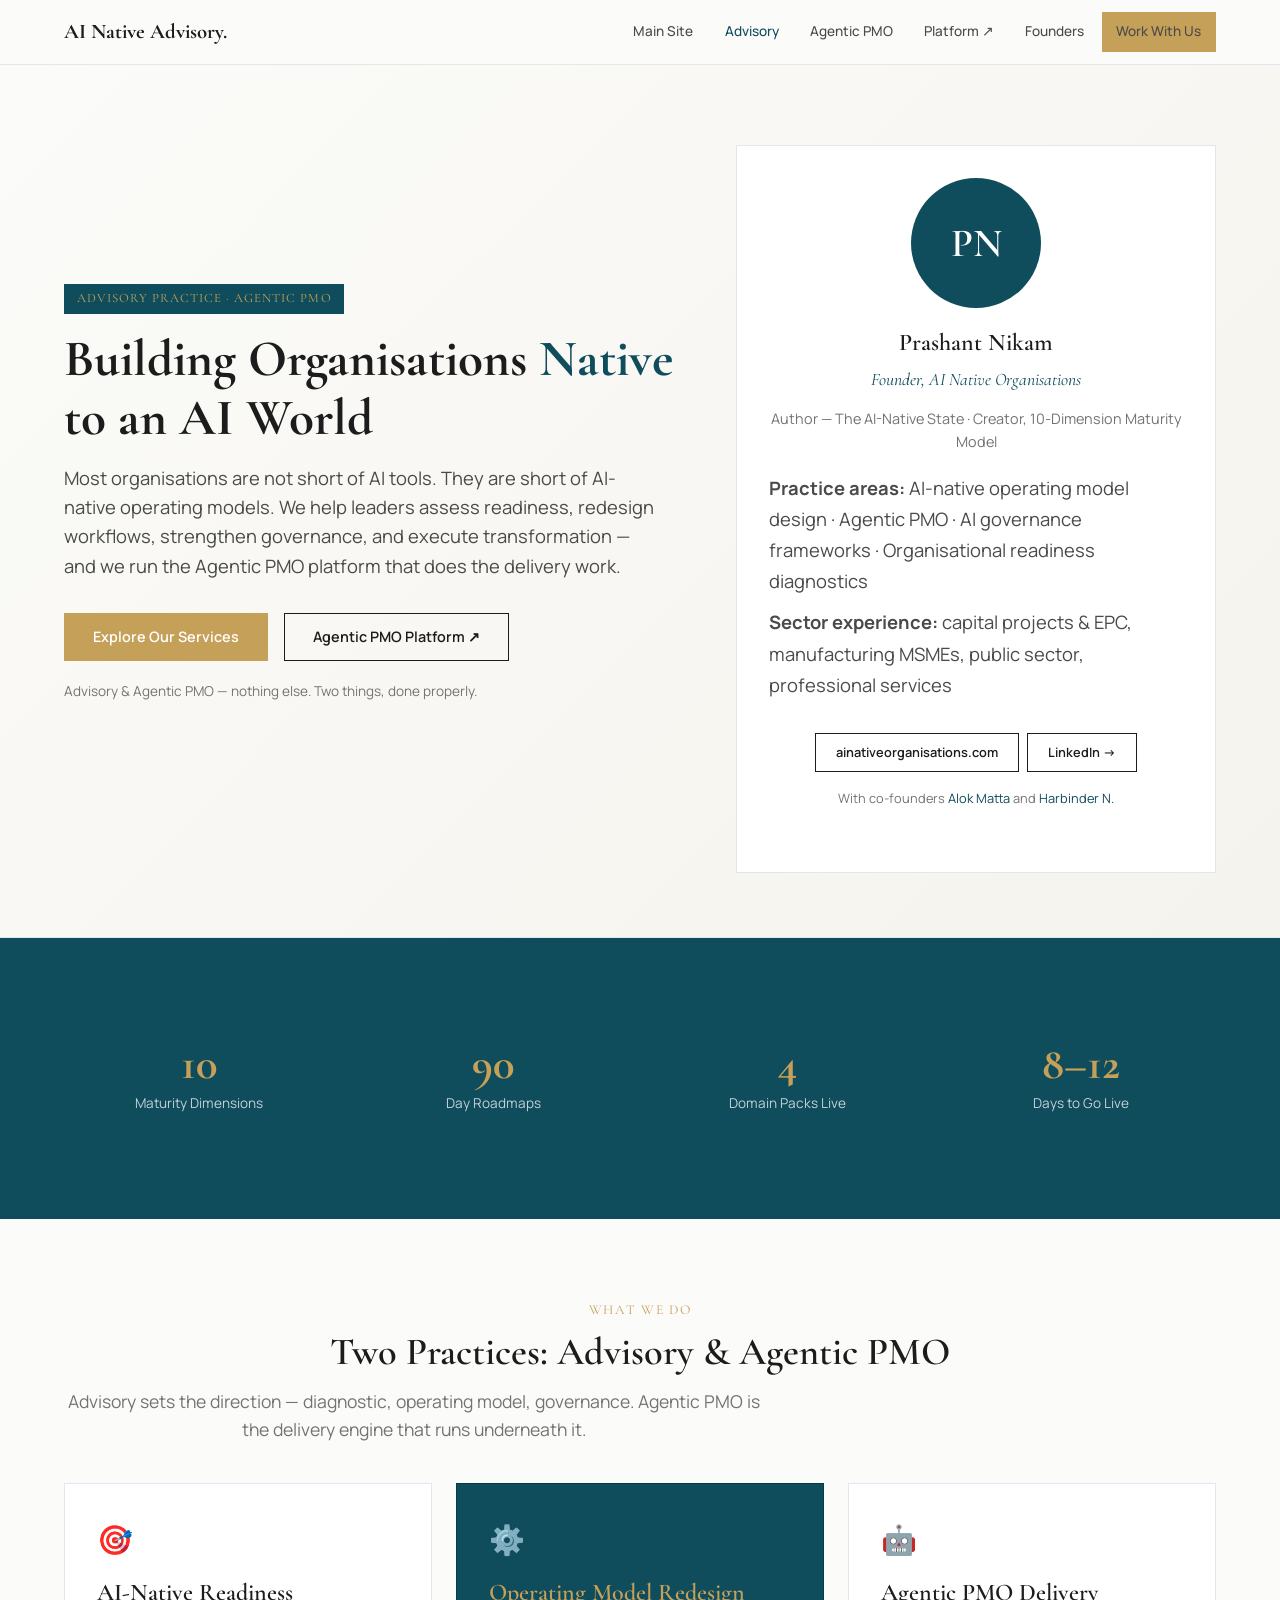
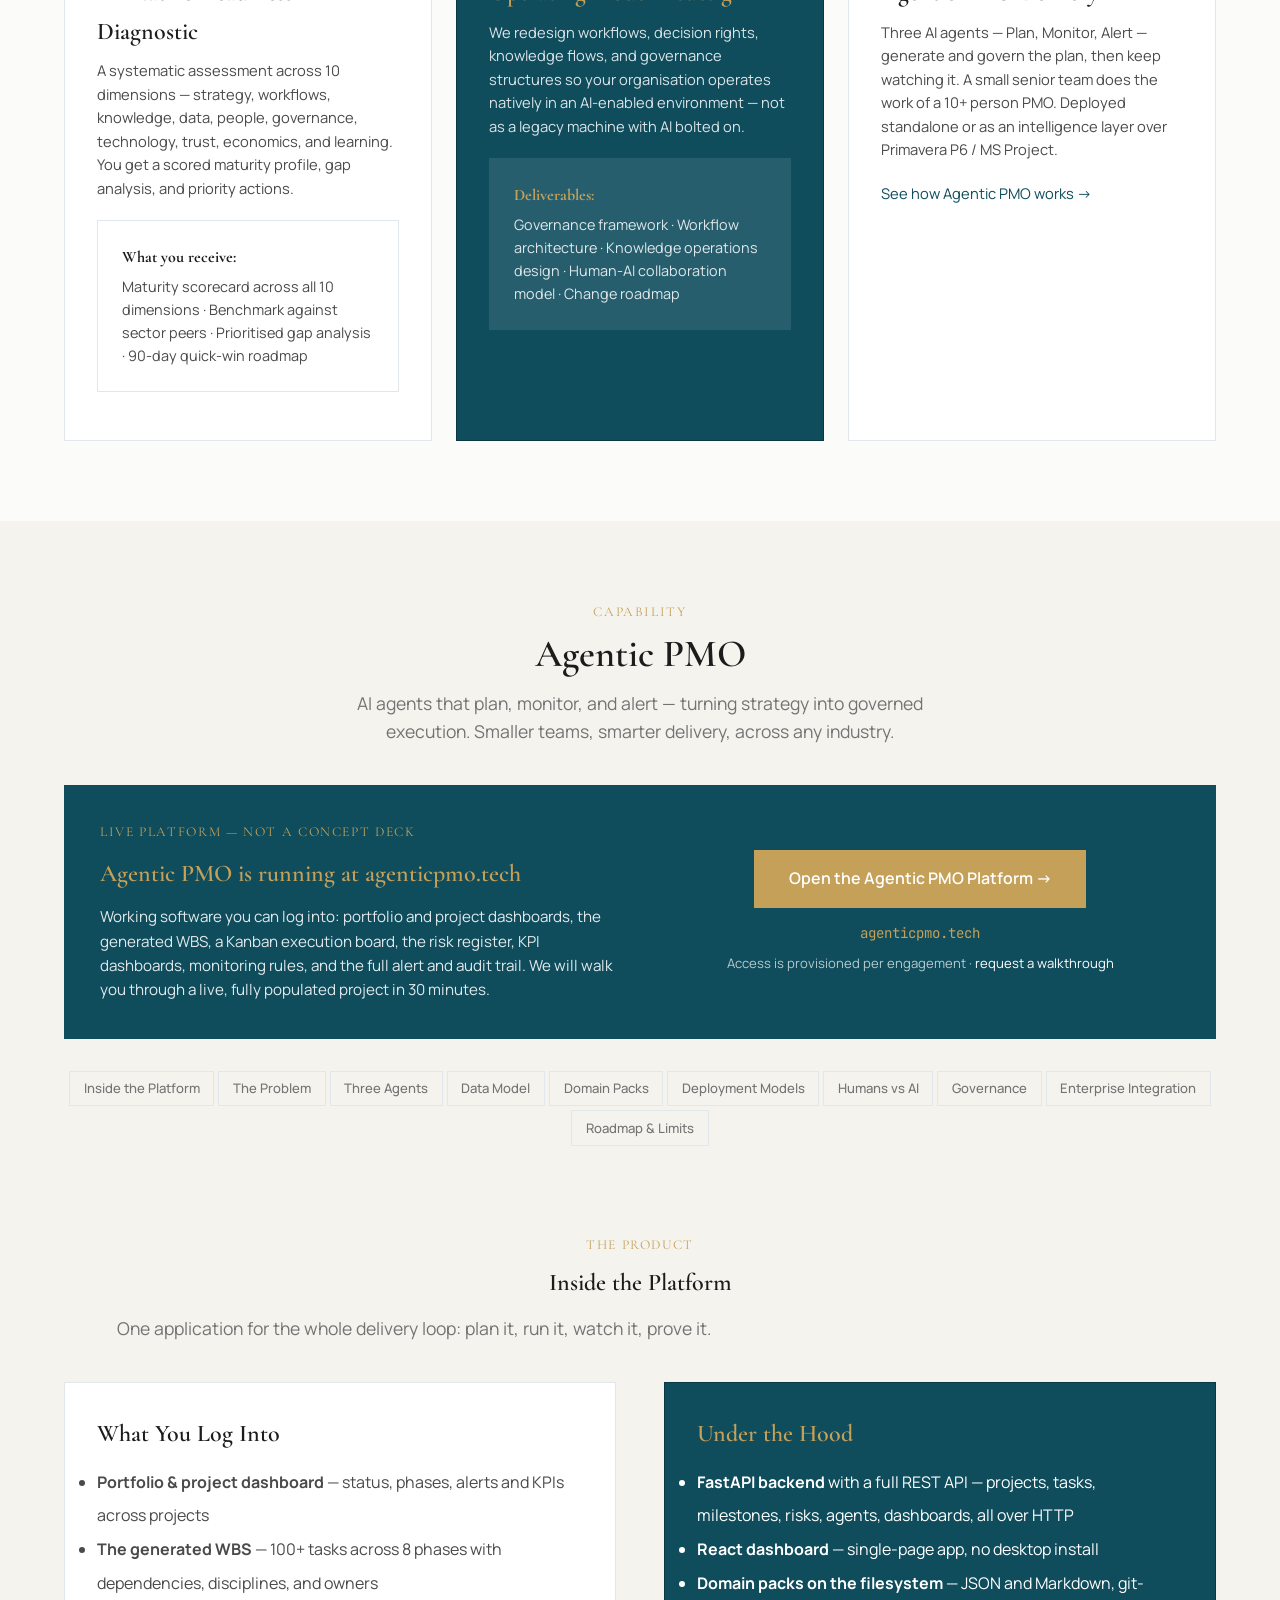
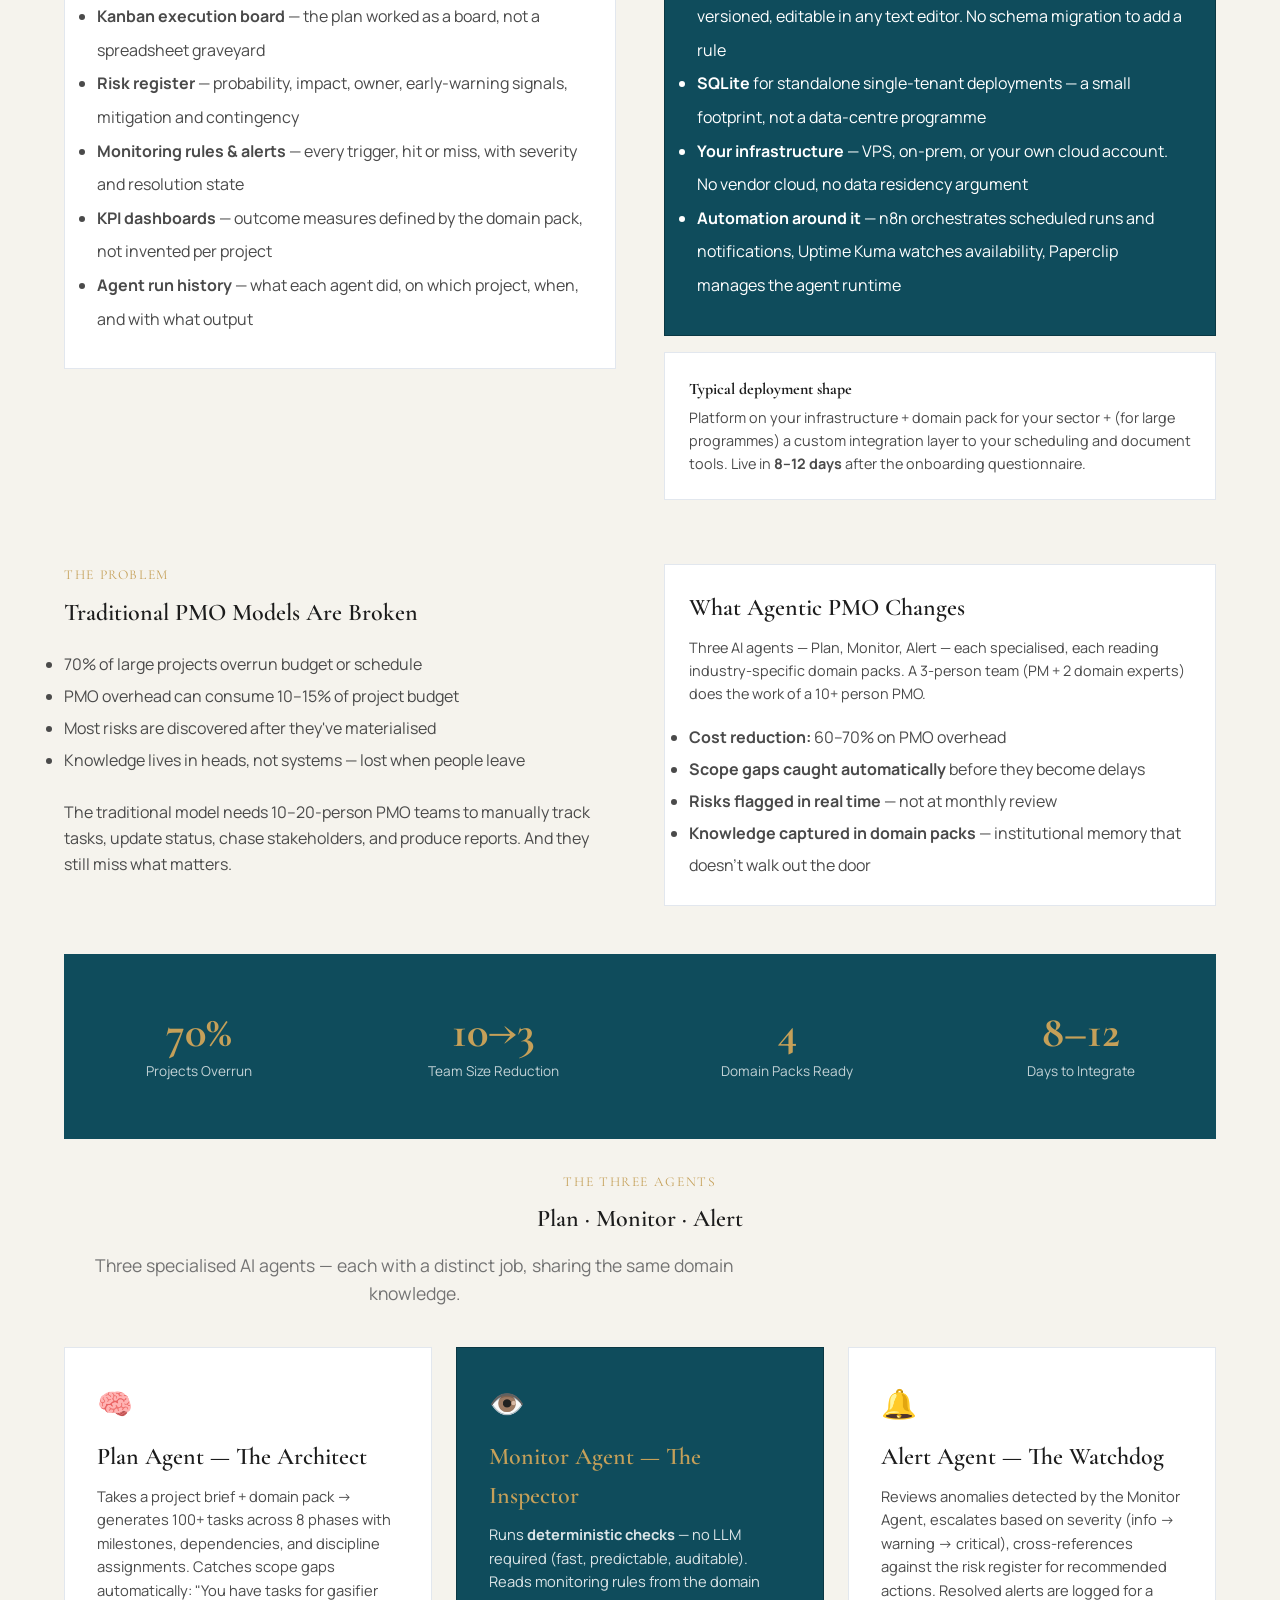
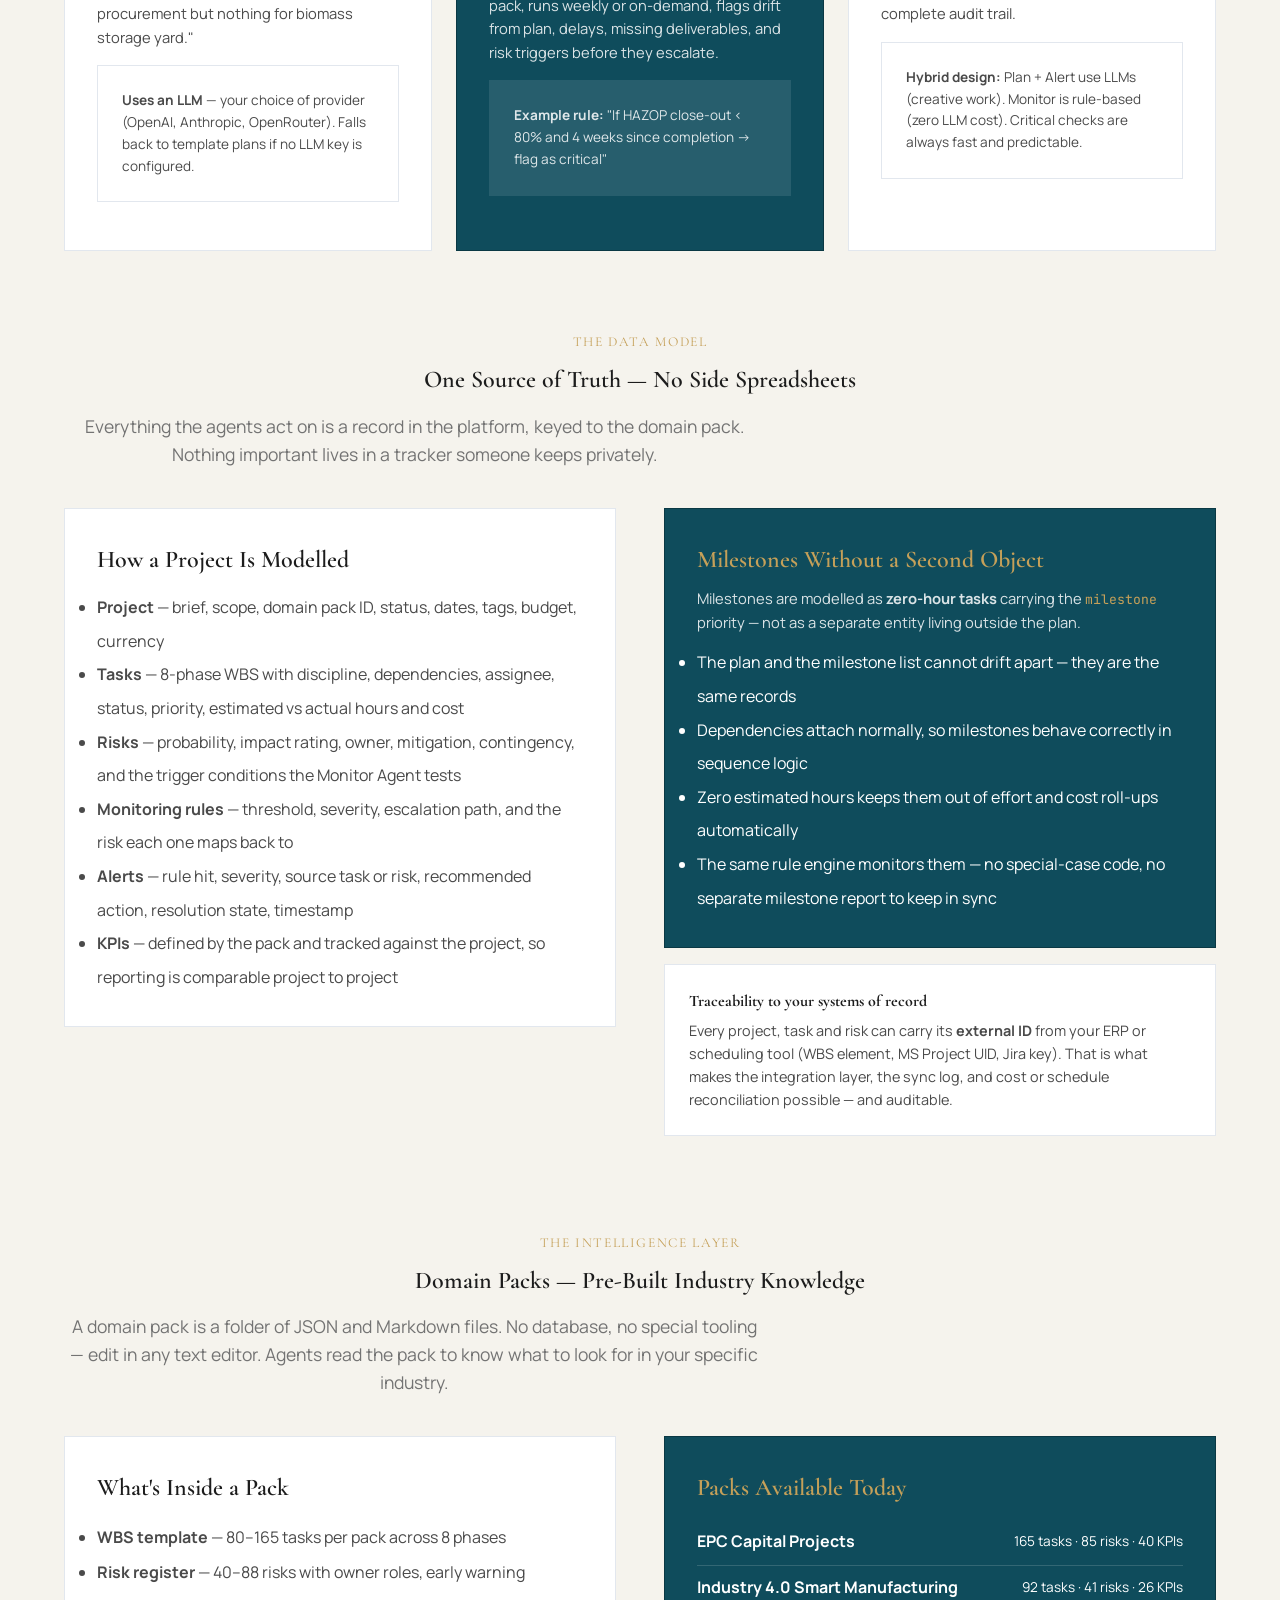
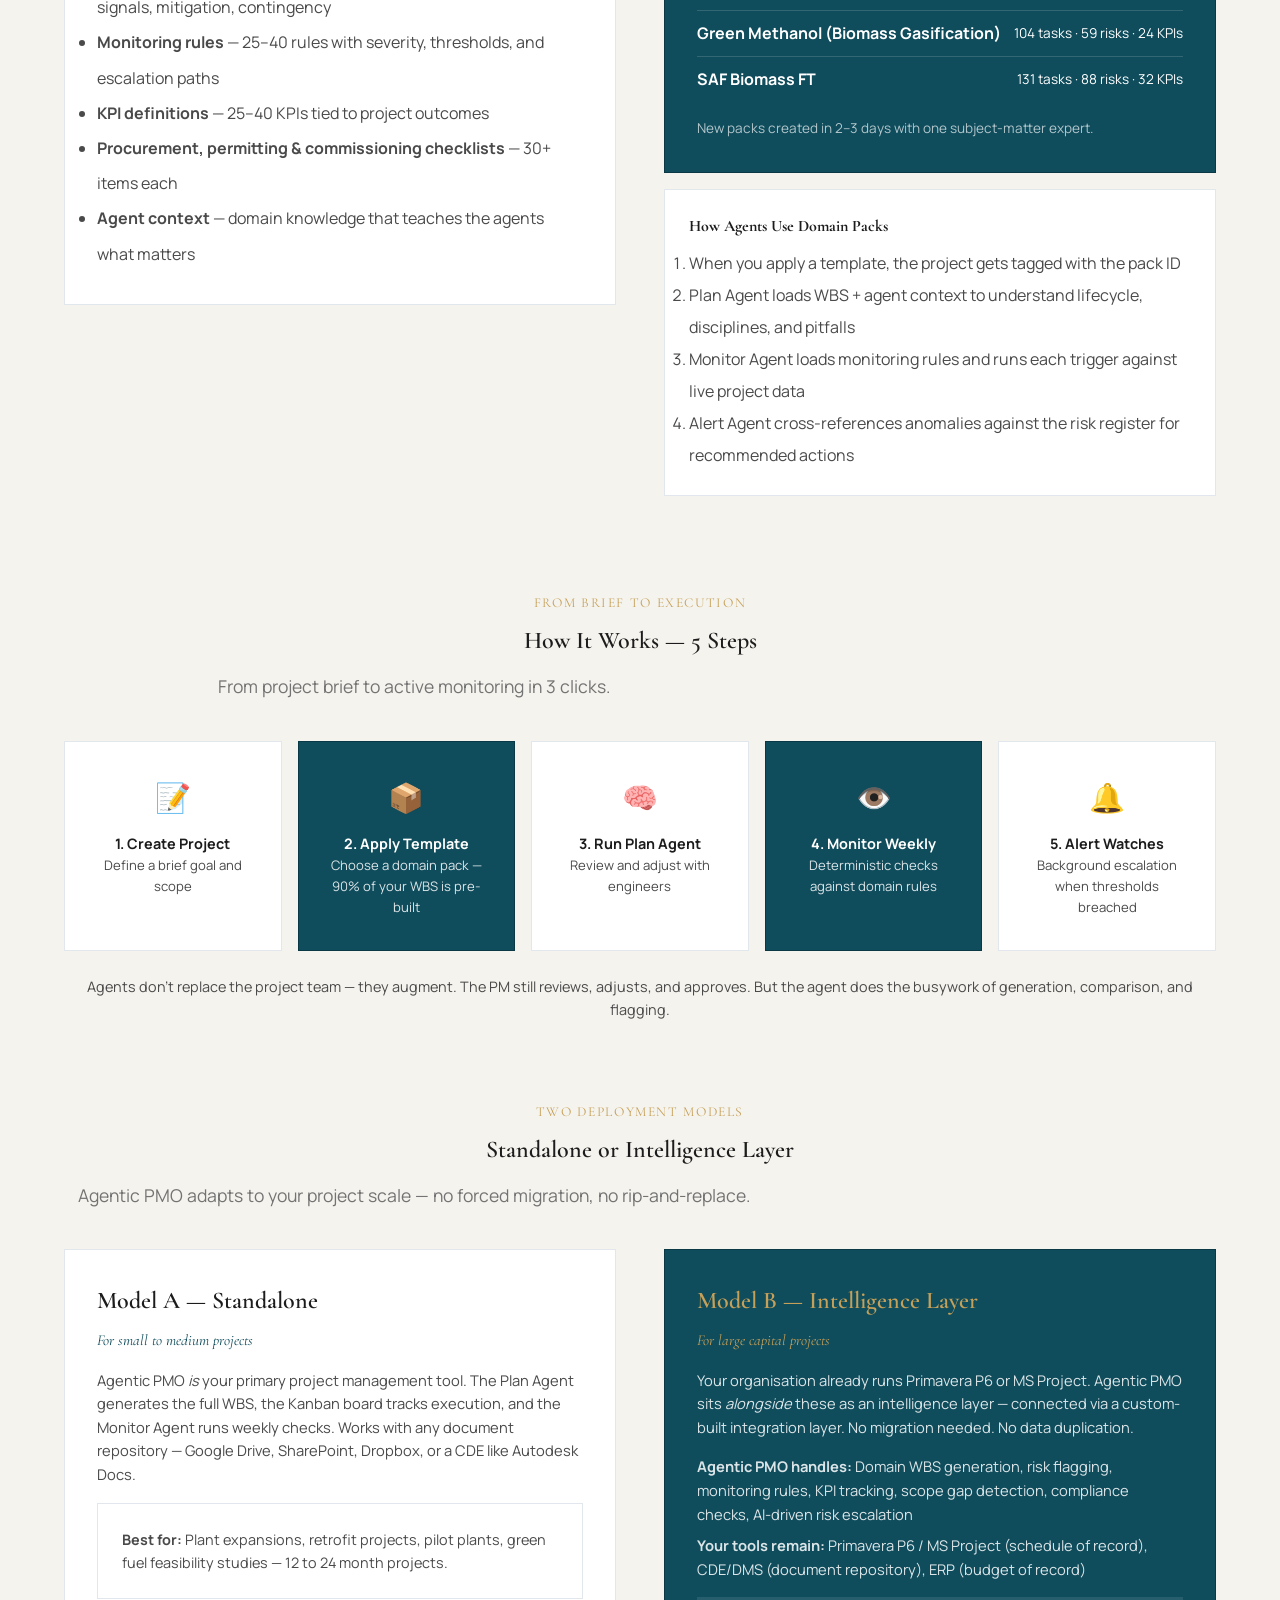
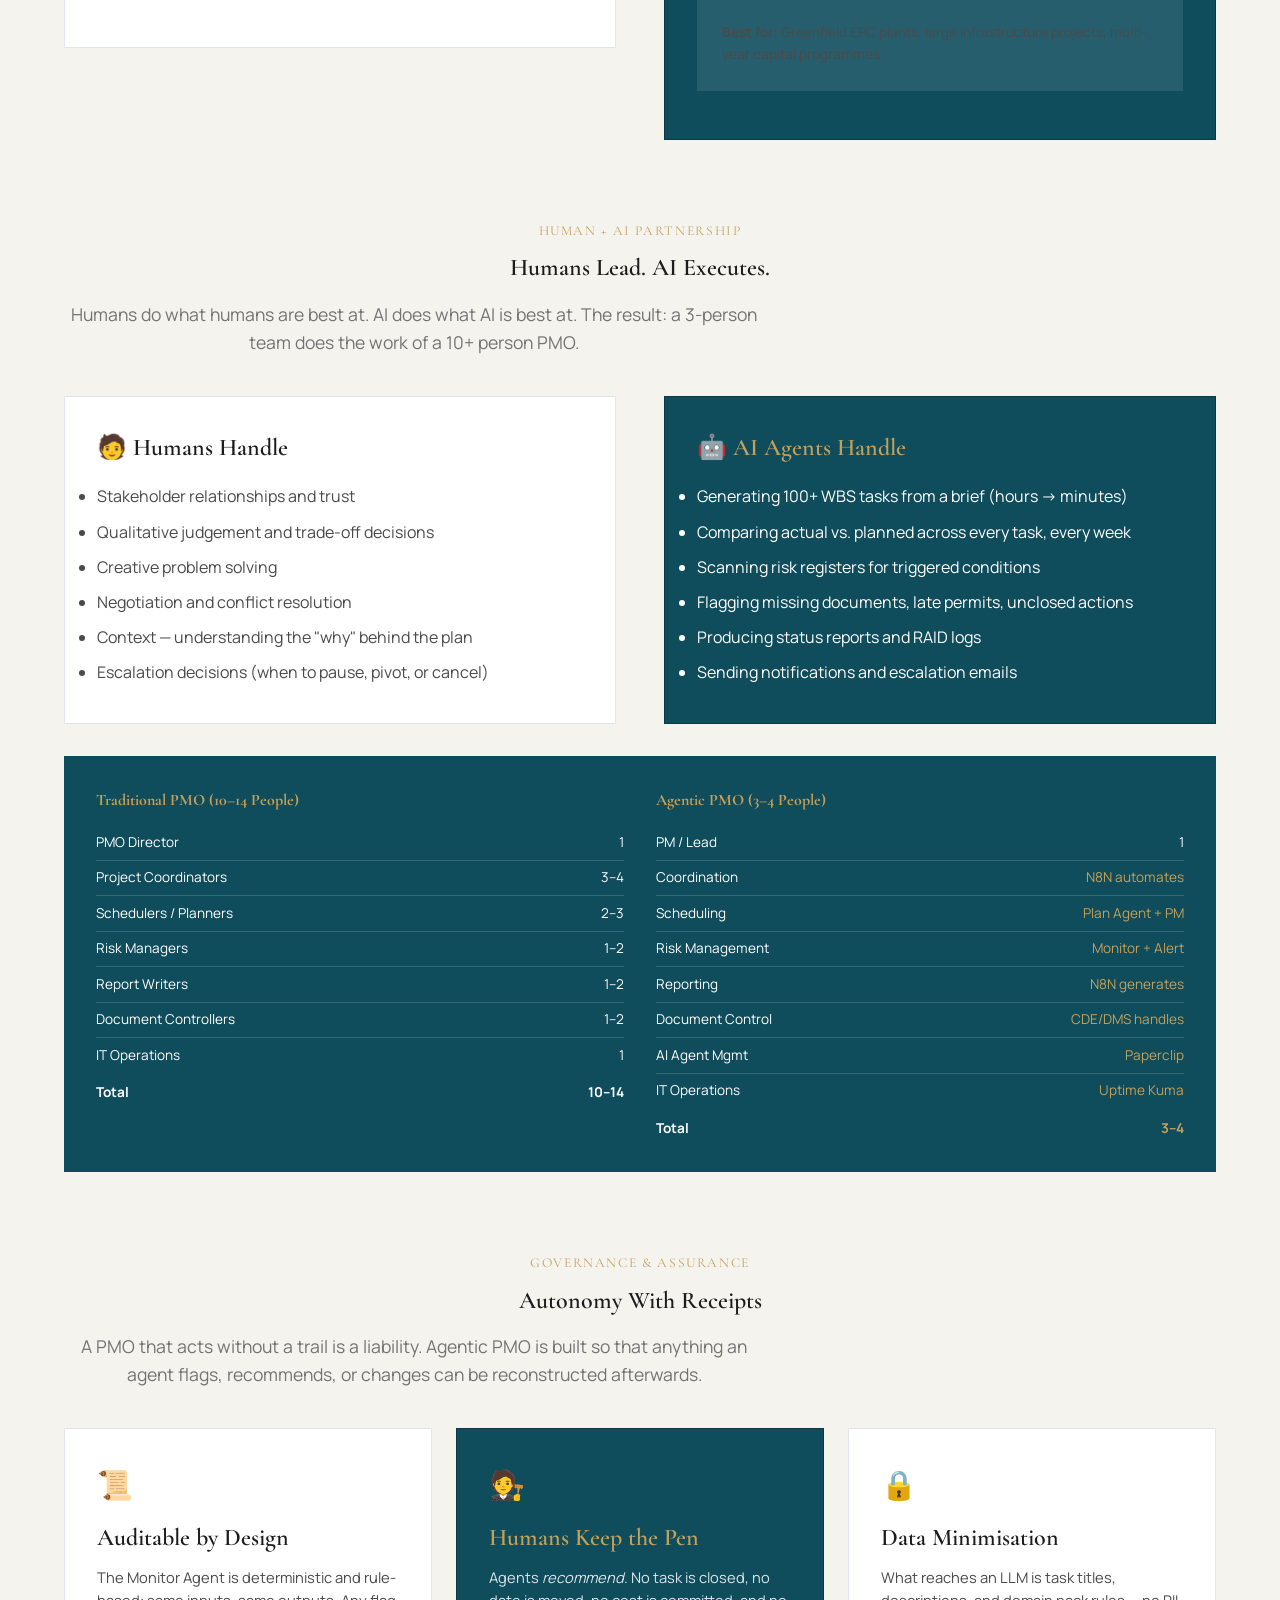
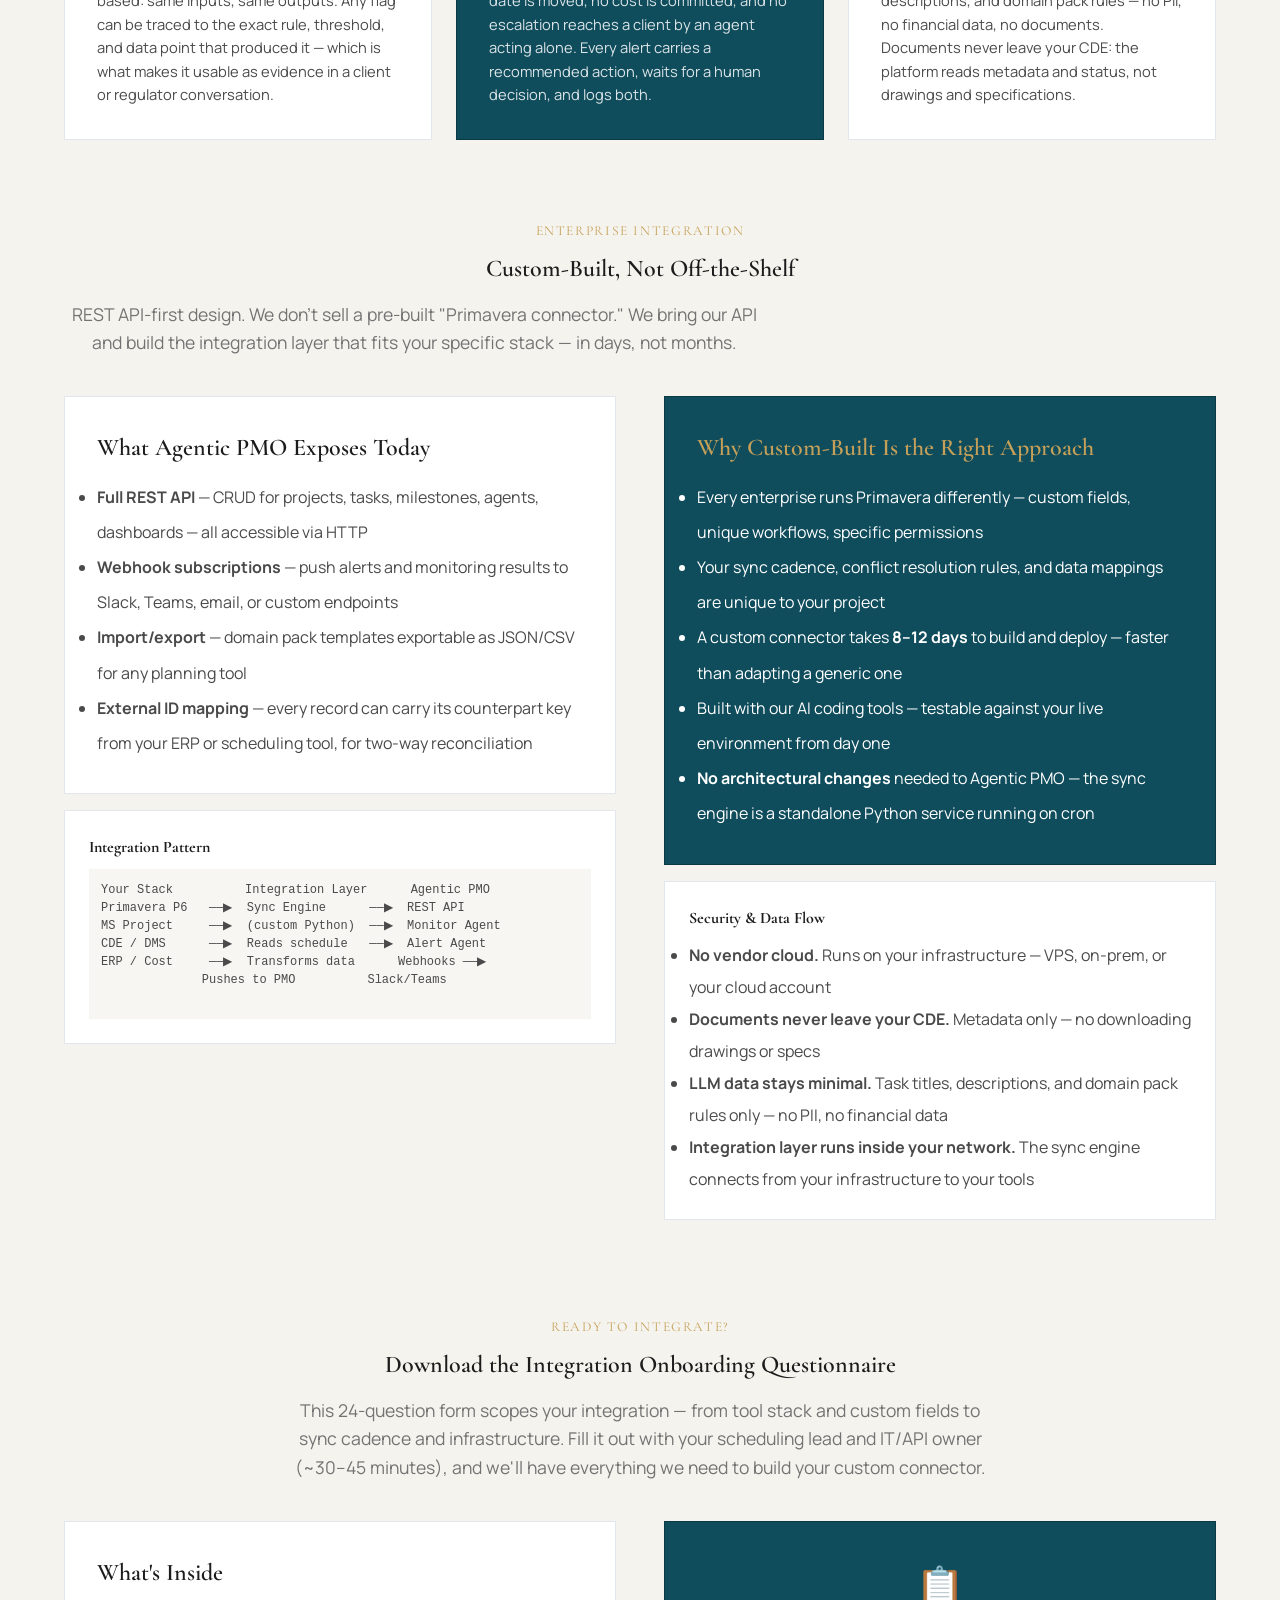
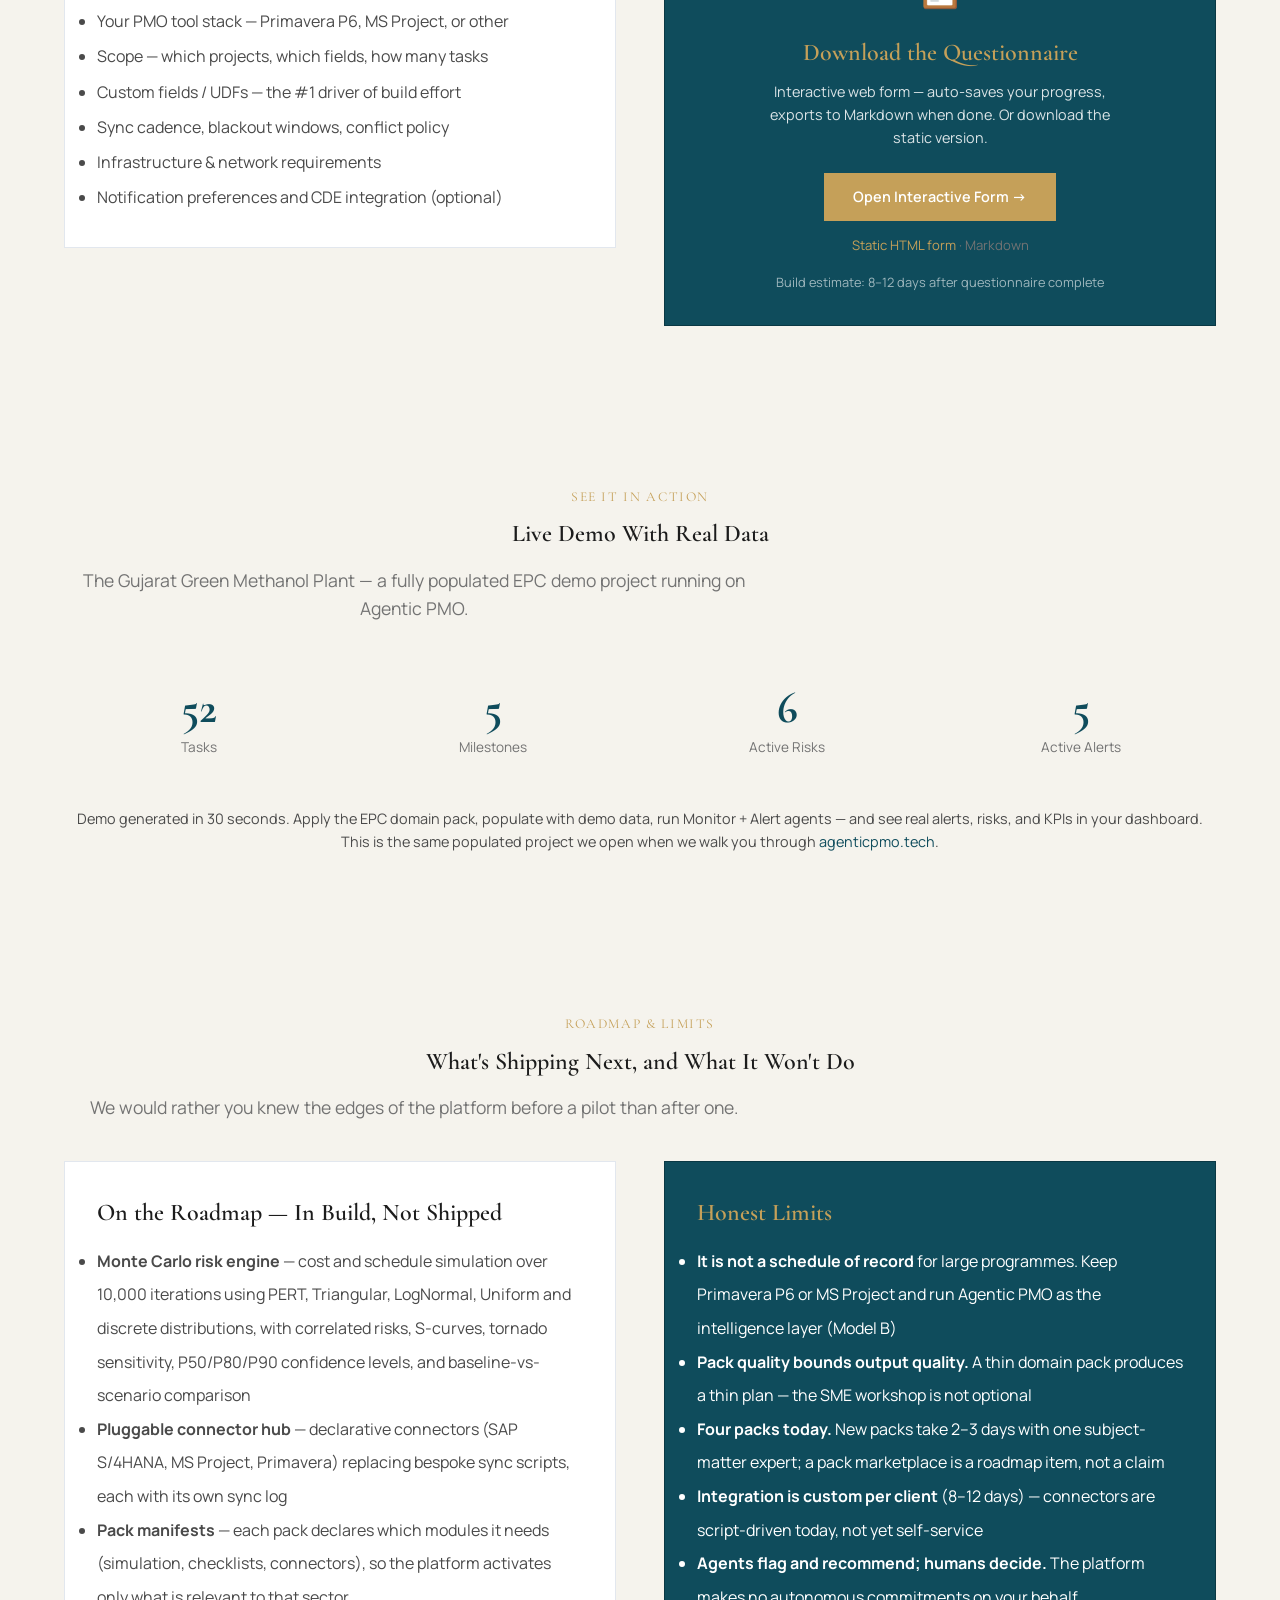
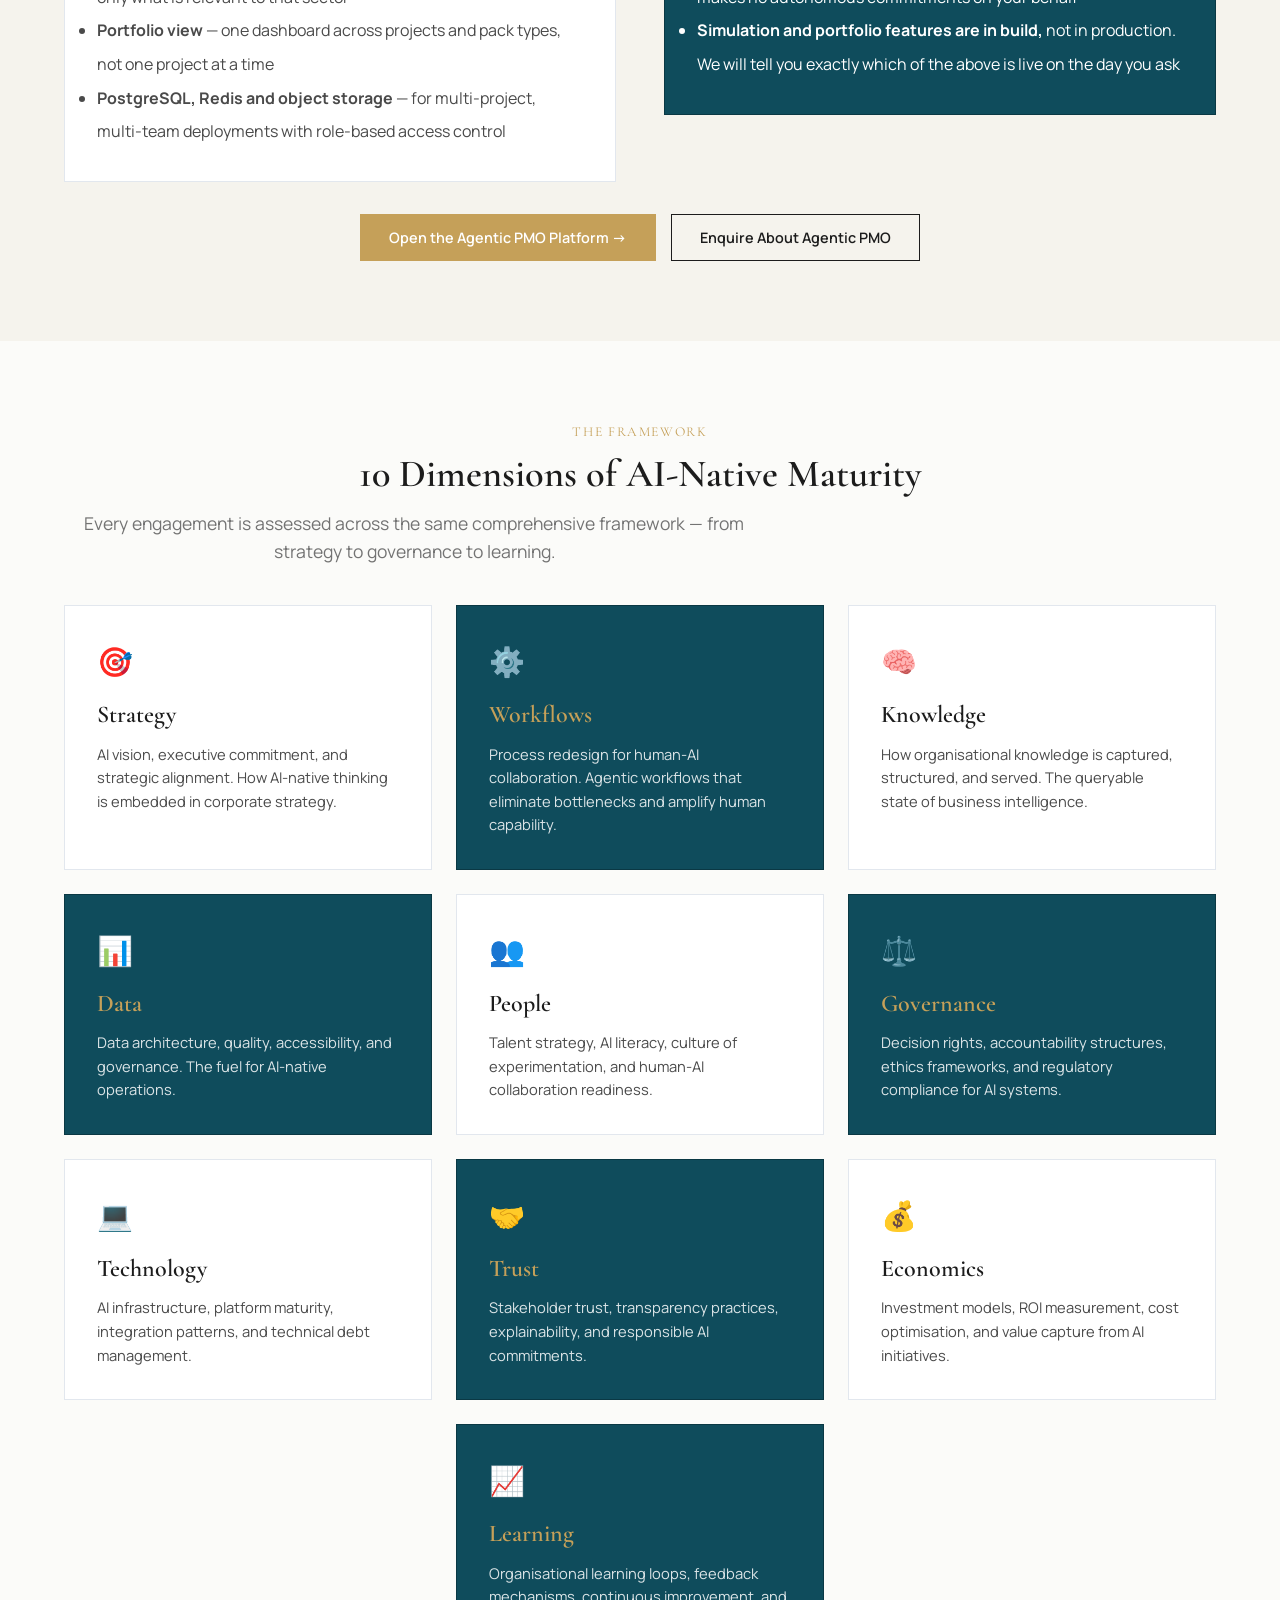
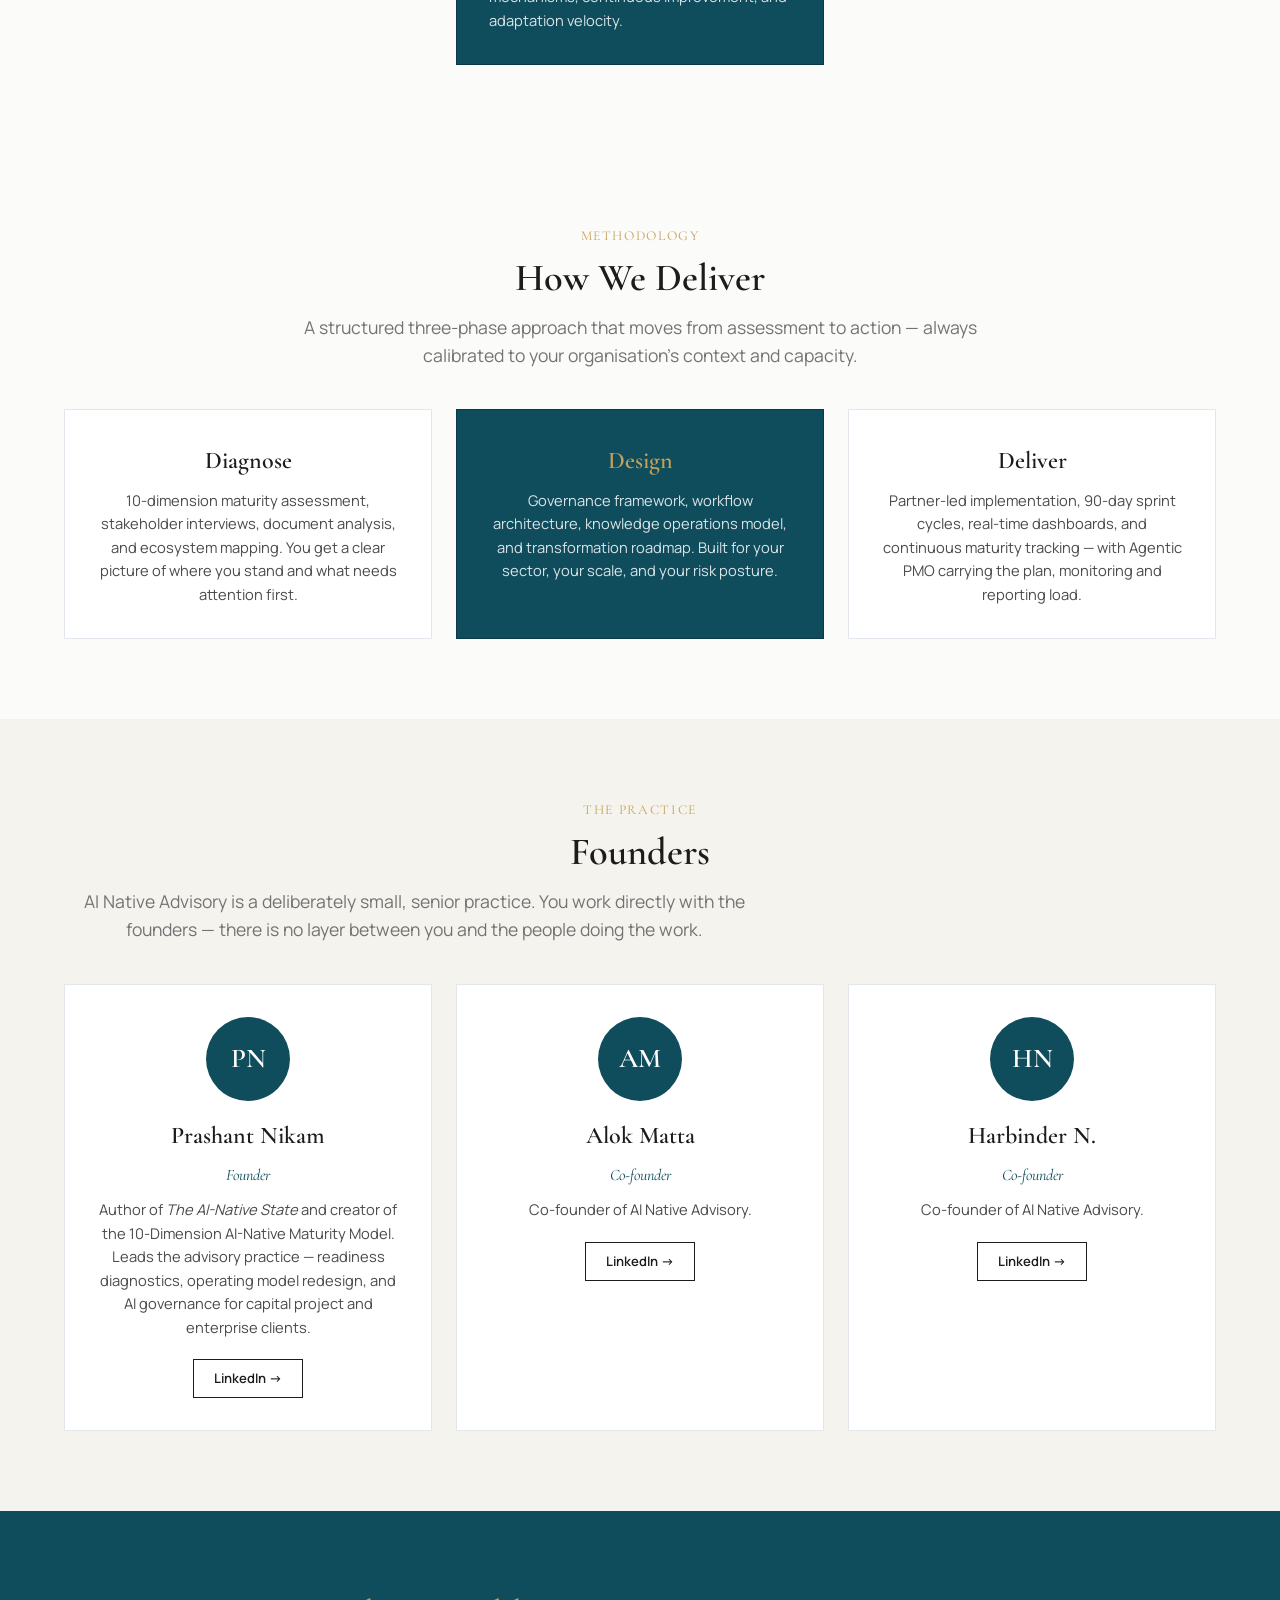
==== commit 37c117c5: "Remove all FTSE 350 references (section archived for reuse) - Delete the FTSE 350 Advisory Practice " ====
--- a/index.html
+++ b/index.html
@@ -52,7 +52,7 @@
           <div class="title">Author — The AI-Native State · Creator, 10-Dimension Maturity Model</div>
           <div style="margin: 1.25rem 0; text-align: left; font-size: 0.88rem; color: var(--color-ink-secondary); line-height: 1.7;">
             <p style="margin-bottom: 0.6rem;"><strong>Practice areas:</strong> AI-native operating model design · Agentic PMO · AI governance frameworks · Organisational readiness diagnostics</p>
-            <p><strong>Sector experience:</strong> FTSE 350, capital projects &amp; EPC, manufacturing MSMEs, public sector, professional services</p>
+            <p><strong>Sector experience:</strong> capital projects &amp; EPC, manufacturing MSMEs, public sector, professional services</p>
           </div>
           <div style="display:flex;gap:0.5rem;margin-top:0.5rem;flex-wrap:wrap;justify-content:center;">
             <a href="https://ainativeorganisations.com" target="_blank" rel="noopener" class="btn btn-outline btn-sm" style="font-size:0.8rem;">ainativeorganisations.com</a>
@@ -84,8 +84,8 @@
         <div class="label">Domain Packs Live</div>
       </div>
       <div class="stat-card">
-        <div class="num">FTSE 350</div>
-        <div class="label">Enterprise Coverage</div>
+        <div class="num">8–12</div>
+        <div class="label">Days to Go Live</div>
       </div>
     </div>
   </div>
@@ -799,45 +799,6 @@
   </div>
 </section>
 
-<!-- FTSE 350 -->
-<section class="section section-cream">
-  <div class="container">
-    <span class="eyebrow text-center">Market Focus</span>
-    <h2 class="section-title text-center">FTSE 350 Advisory Practice</h2>
-    <p class="section-subtitle text-center">We work with FTSE 100 and FTSE 250 leaders to assess AI-native maturity and design transformation programmes that deliver measurable business outcomes.</p>
-
-    <div class="cols-2">
-      <div>
-        <h3>The Opportunity</h3>
-        <p style="color:var(--color-ink-secondary);margin-bottom:1.5rem;">
-          The UK's AI adoption paradox: high investment, low organisational transformation. Most FTSE 100 and FTSE 250 companies deploy AI tactically — but few have redesigned their operating models for the age of human-led machine intelligence. Being AI-native means the operating model itself — workflows, decisions, knowledge flows, governance — is built around human-led machine intelligence, not just bolting AI onto legacy processes.
-        </p>
-        <p style="color:var(--color-ink-secondary);margin-bottom:1.5rem;">
-          We help close this gap through structured diagnostics, governance frameworks, and delivery roadmaps tailored to the scale and regulatory complexity of FTSE 350 enterprises.
-        </p>
-        <div class="phase-card">
-          <h4>Typical engagement:</h4>
-          <p>
-            <strong>Phase 1:</strong> Readiness diagnostic (4-6 weeks) — scored maturity profile across 10 dimensions<br>
-            <strong>Phase 2:</strong> Governance pack + workflow redesign (6-8 weeks) — designed for your operating context<br>
-            <strong>Phase 3:</strong> 90-day transformation roadmap with partner-led implementation support
-          </p>
-        </div>
-      </div>
-      <div>
-        <div class="phase-card" style="margin-bottom: 1.5rem;">
-          <h3>Why the FTSE 350?</h3>
-          <p>The FTSE 350 are the UK's economic backbone — 100 blue-chip leaders and 250 mid-cap growth engines. They have the resources to lead and a pressing need to transform. Our methodology is built for their scale: regulated, board-governed, and multi-stakeholder.</p>
-        </div>
-        <div class="phase-card">
-          <h3>Our approach</h3>
-          <p>We combine diagnostic rigour with practical delivery. Every engagement starts with data — not opinion. We map your current maturity, identify the highest-leverage gaps, and design a governed programme to close them. We work alongside your teams, not in a separate room.</p>
-        </div>
-      </div>
-    </div>
-  </div>
-</section>
-
 <!-- How We Work -->
 <section class="section text-center">
   <div class="container">
@@ -875,7 +836,7 @@
         <div class="founder-avatar">PN</div>
         <h3>Prashant Nikam</h3>
         <div class="founder-role">Founder</div>
-        <p>Author of <em>The AI-Native State</em> and creator of the 10-Dimension AI-Native Maturity Model. Leads the advisory practice — readiness diagnostics, operating model redesign, and AI governance for FTSE 350 and capital project clients.</p>
+        <p>Author of <em>The AI-Native State</em> and creator of the 10-Dimension AI-Native Maturity Model. Leads the advisory practice — readiness diagnostics, operating model redesign, and AI governance for capital project and enterprise clients.</p>
         <div class="founder-links">
           <a href="https://www.linkedin.com/in/prashant-nikam-new/" target="_blank" rel="noopener" class="btn btn-outline btn-sm">LinkedIn →</a>
         </div>
@@ -884,7 +845,7 @@
         <div class="founder-avatar">AM</div>
         <h3>Alok Matta</h3>
         <div class="founder-role">Co-founder</div>
-        <p>Co-founder of AI Native Advisory. Works with the practice on client engagements and the commercial build-out of Agentic PMO deployments.</p>
+        <p>Co-founder of AI Native Advisory.</p>
         <div class="founder-links">
           <a href="https://www.linkedin.com/in/alokmatta/" target="_blank" rel="noopener" class="btn btn-outline btn-sm">LinkedIn →</a>
         </div>
@@ -893,7 +854,7 @@
         <div class="founder-avatar">HN</div>
         <h3>Harbinder N.</h3>
         <div class="founder-role">Co-founder</div>
-        <p>Co-founder of AI Native Advisory. Works with the practice on client engagements and the commercial build-out of Agentic PMO deployments.</p>
+        <p>Co-founder of AI Native Advisory.</p>
         <div class="founder-links">
           <a href="https://www.linkedin.com/in/harbinder-n-43028b19a/" target="_blank" rel="noopener" class="btn btn-outline btn-sm">LinkedIn →</a>
         </div>
@@ -907,7 +868,7 @@
   <div class="container">
     <h2 style="color:var(--color-gold);margin-bottom:1rem;">Ready to Build Your AI-Native Organisation?</h2>
     <p style="max-width:600px;margin:0 auto 2rem;opacity:0.9;font-size:1.1rem;">
-      Whether you're a FTSE 350 leader, an EPC or capital projects team, or a public sector institution — we'd like to understand your context and explore how we can help. If you want to see Agentic PMO first, start with the platform.
+      Whether you run capital projects, a manufacturing operation, or a public sector institution — we'd like to understand your context and explore how we can help. If you want to see Agentic PMO first, start with the platform.
     </p>
     <div class="flex-center">
       <a href="https://agenticpmo.tech" target="_blank" rel="noopener" class="btn btn-white">Open the Agentic PMO Platform ↗</a>
--- a/styles.css
+++ b/styles.css
@@ -1,4 +1,4 @@
-/* ===== FTSE 100 AI-Native Edition — Shared Styles ===== */
+/* ===== AI Native Advisory — Shared Styles ===== */
 @import url('https://fonts.googleapis.com/css2?family=Cormorant+Garamond:ital,wght@0,300;0,400;0,500;0,600;0,700;1,400;1,500&family=Manrope:wght@300;400;500;600;700;800&family=JetBrains+Mono:wght@400;500;600&display=swap');
 
 :root {
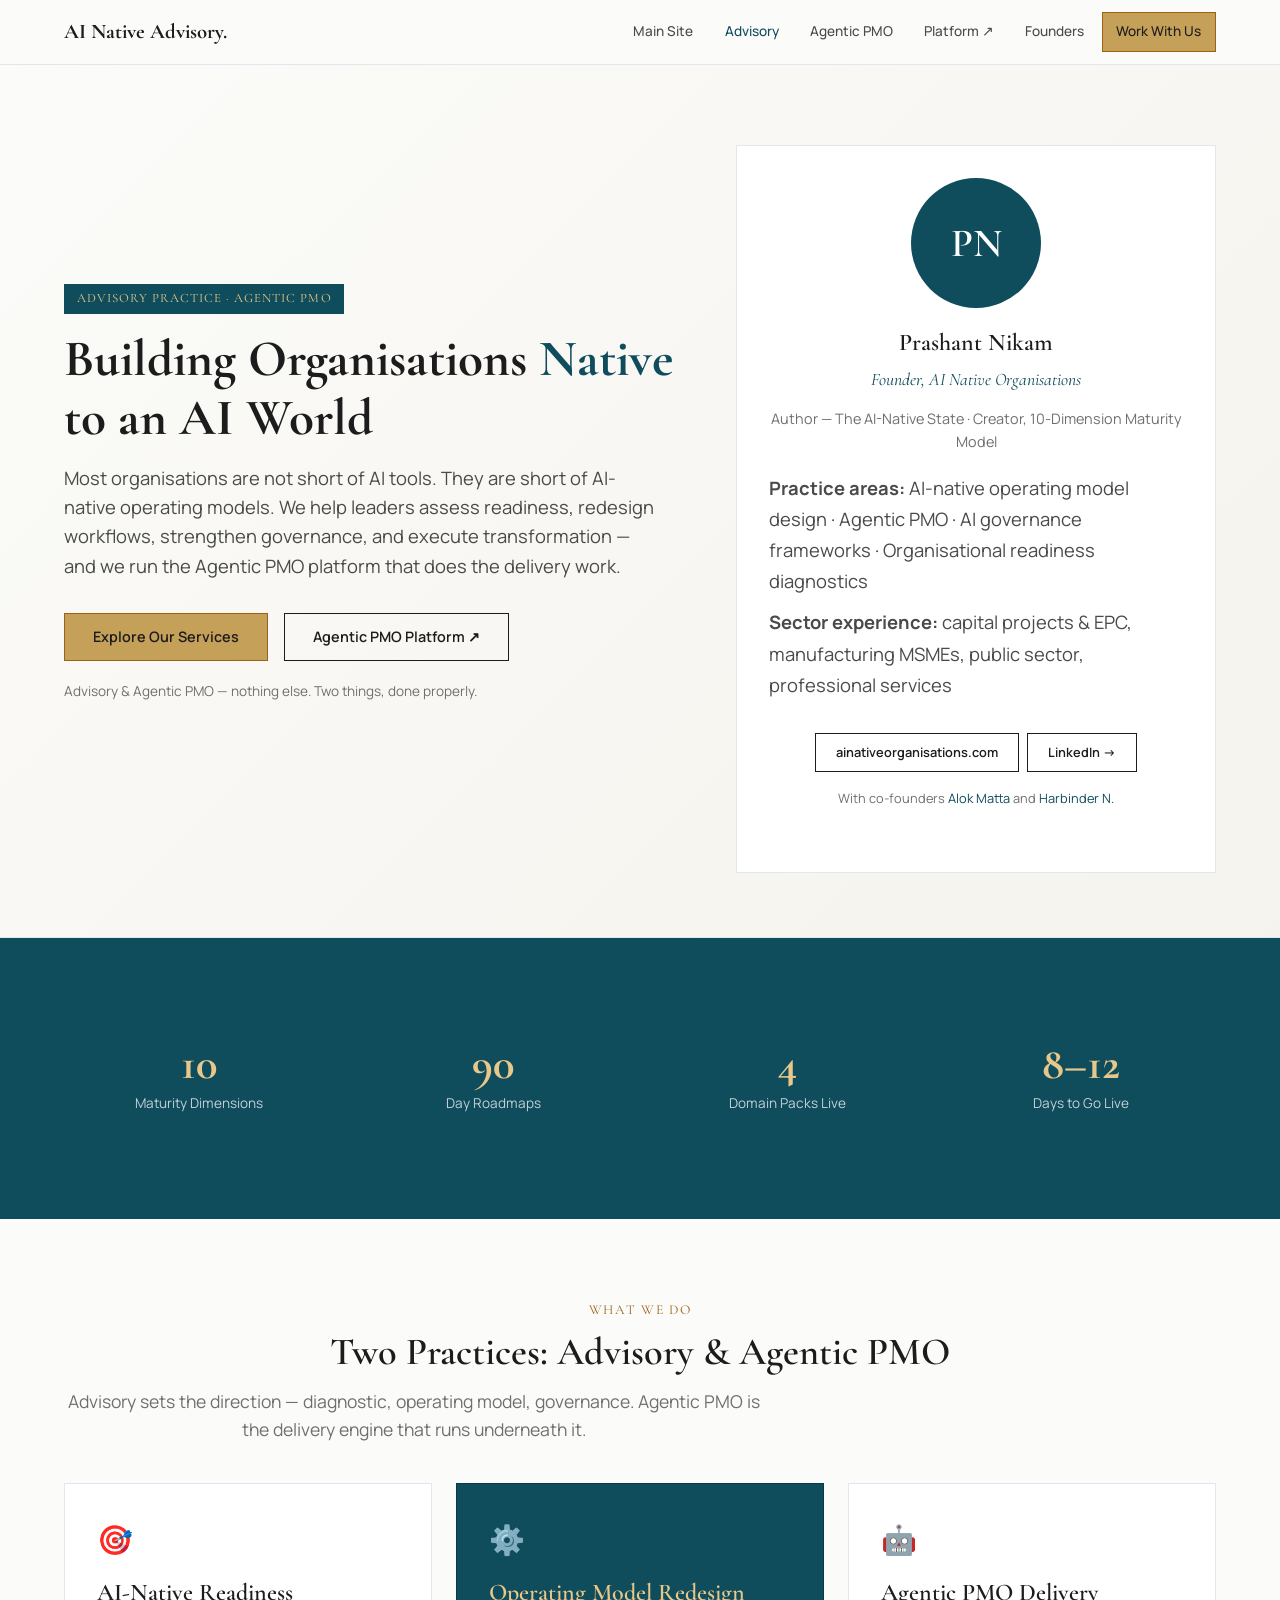
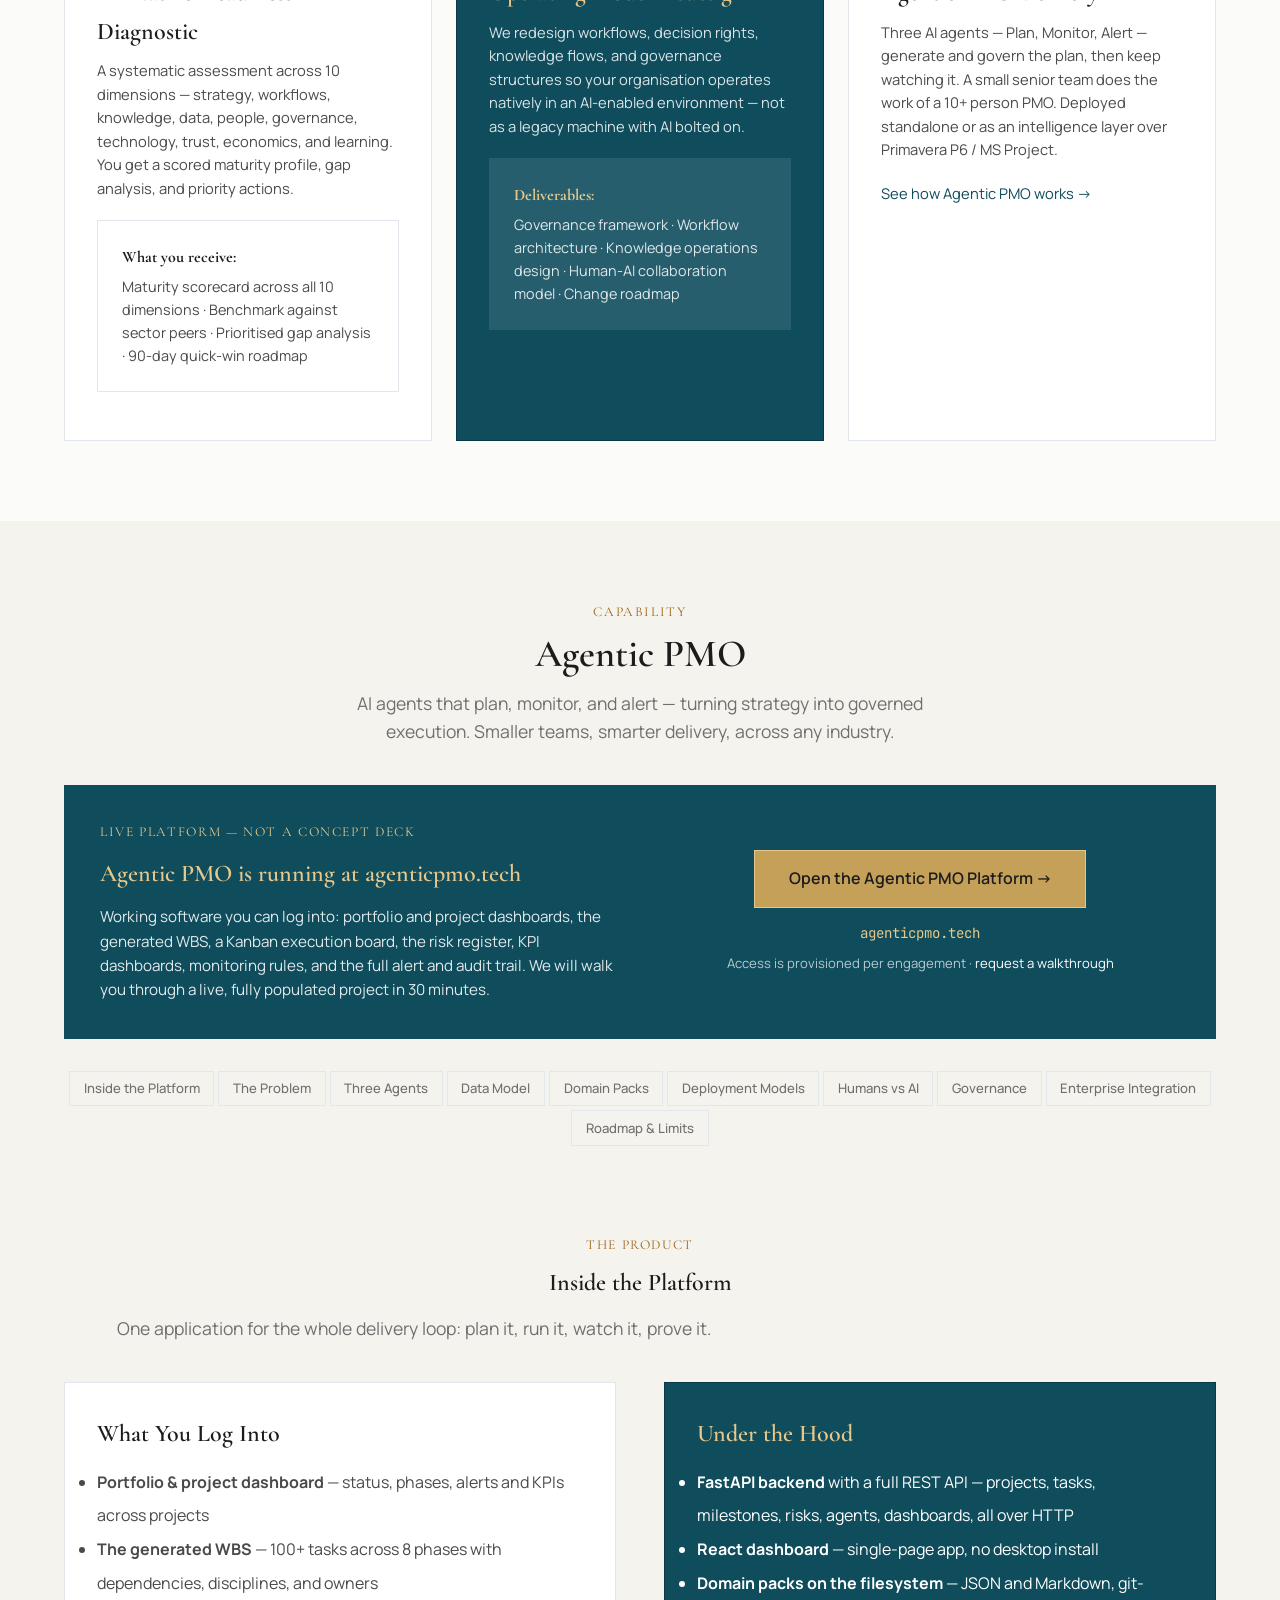
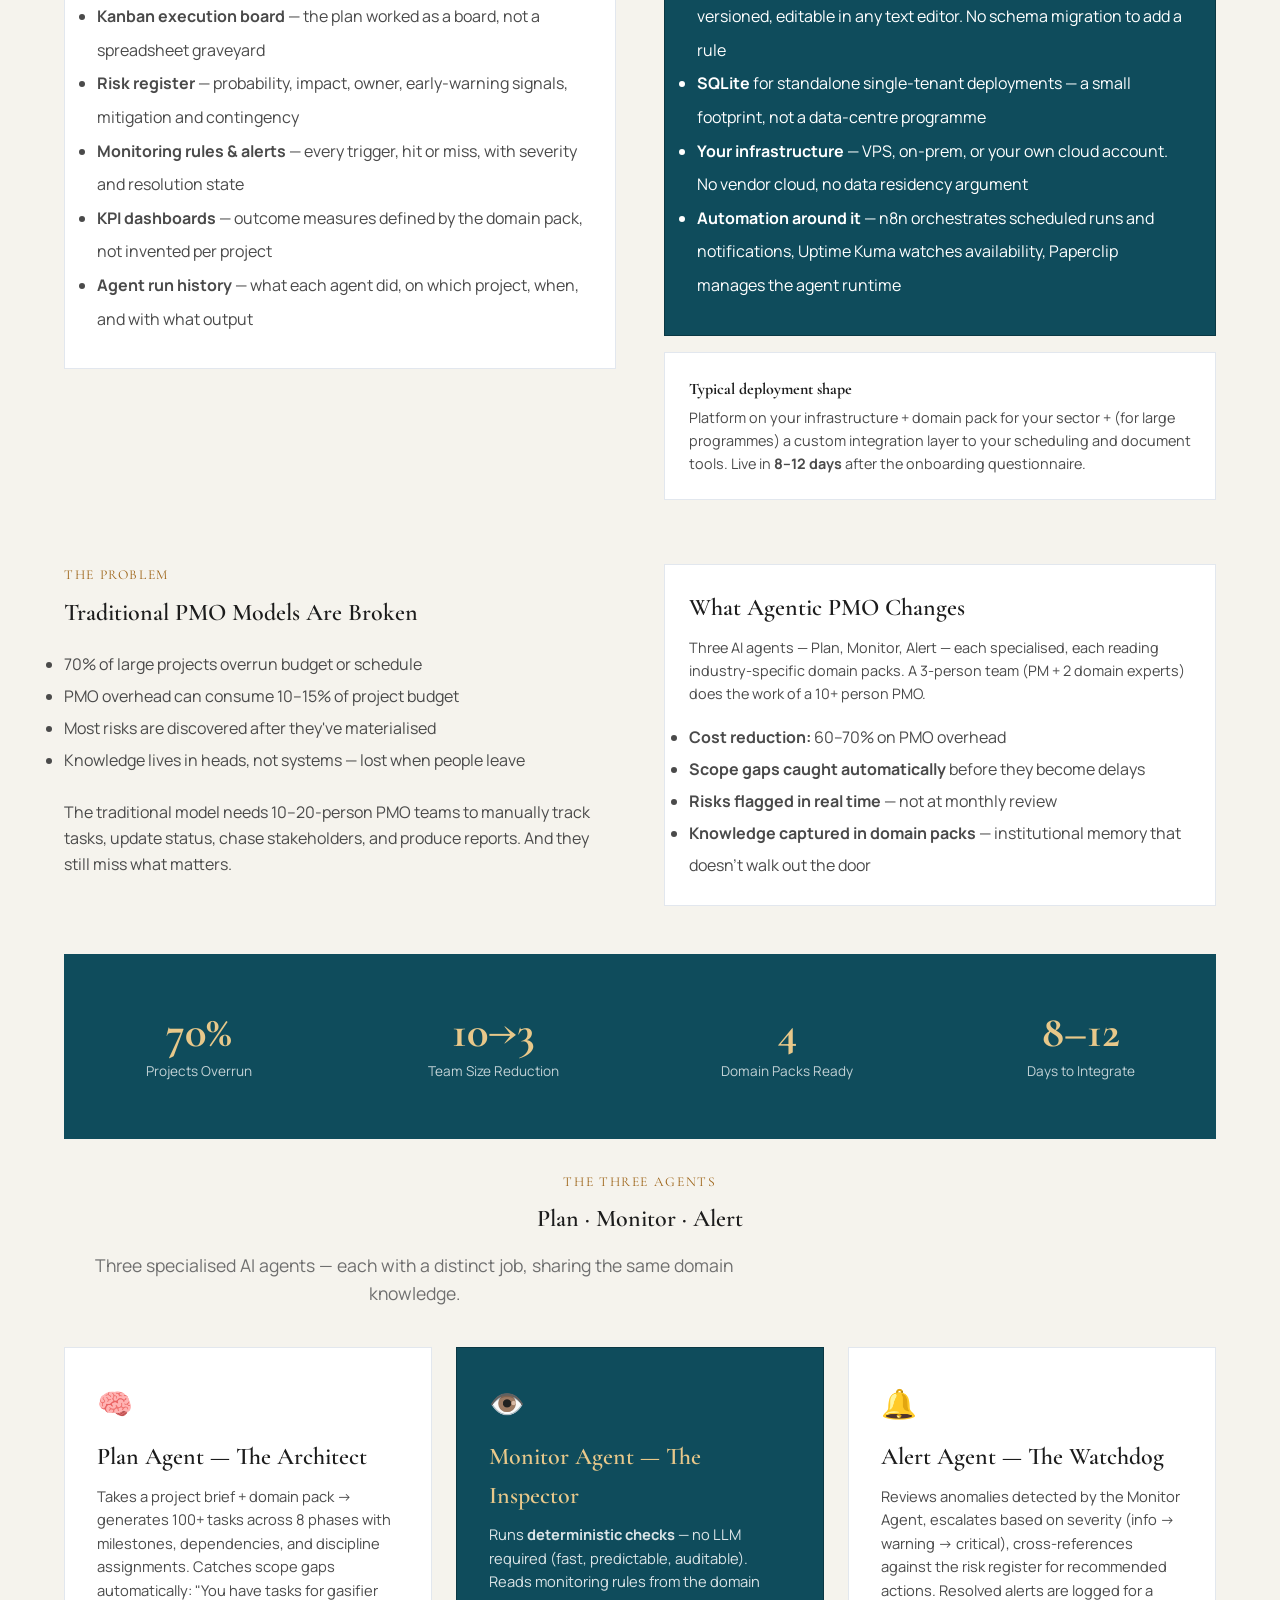
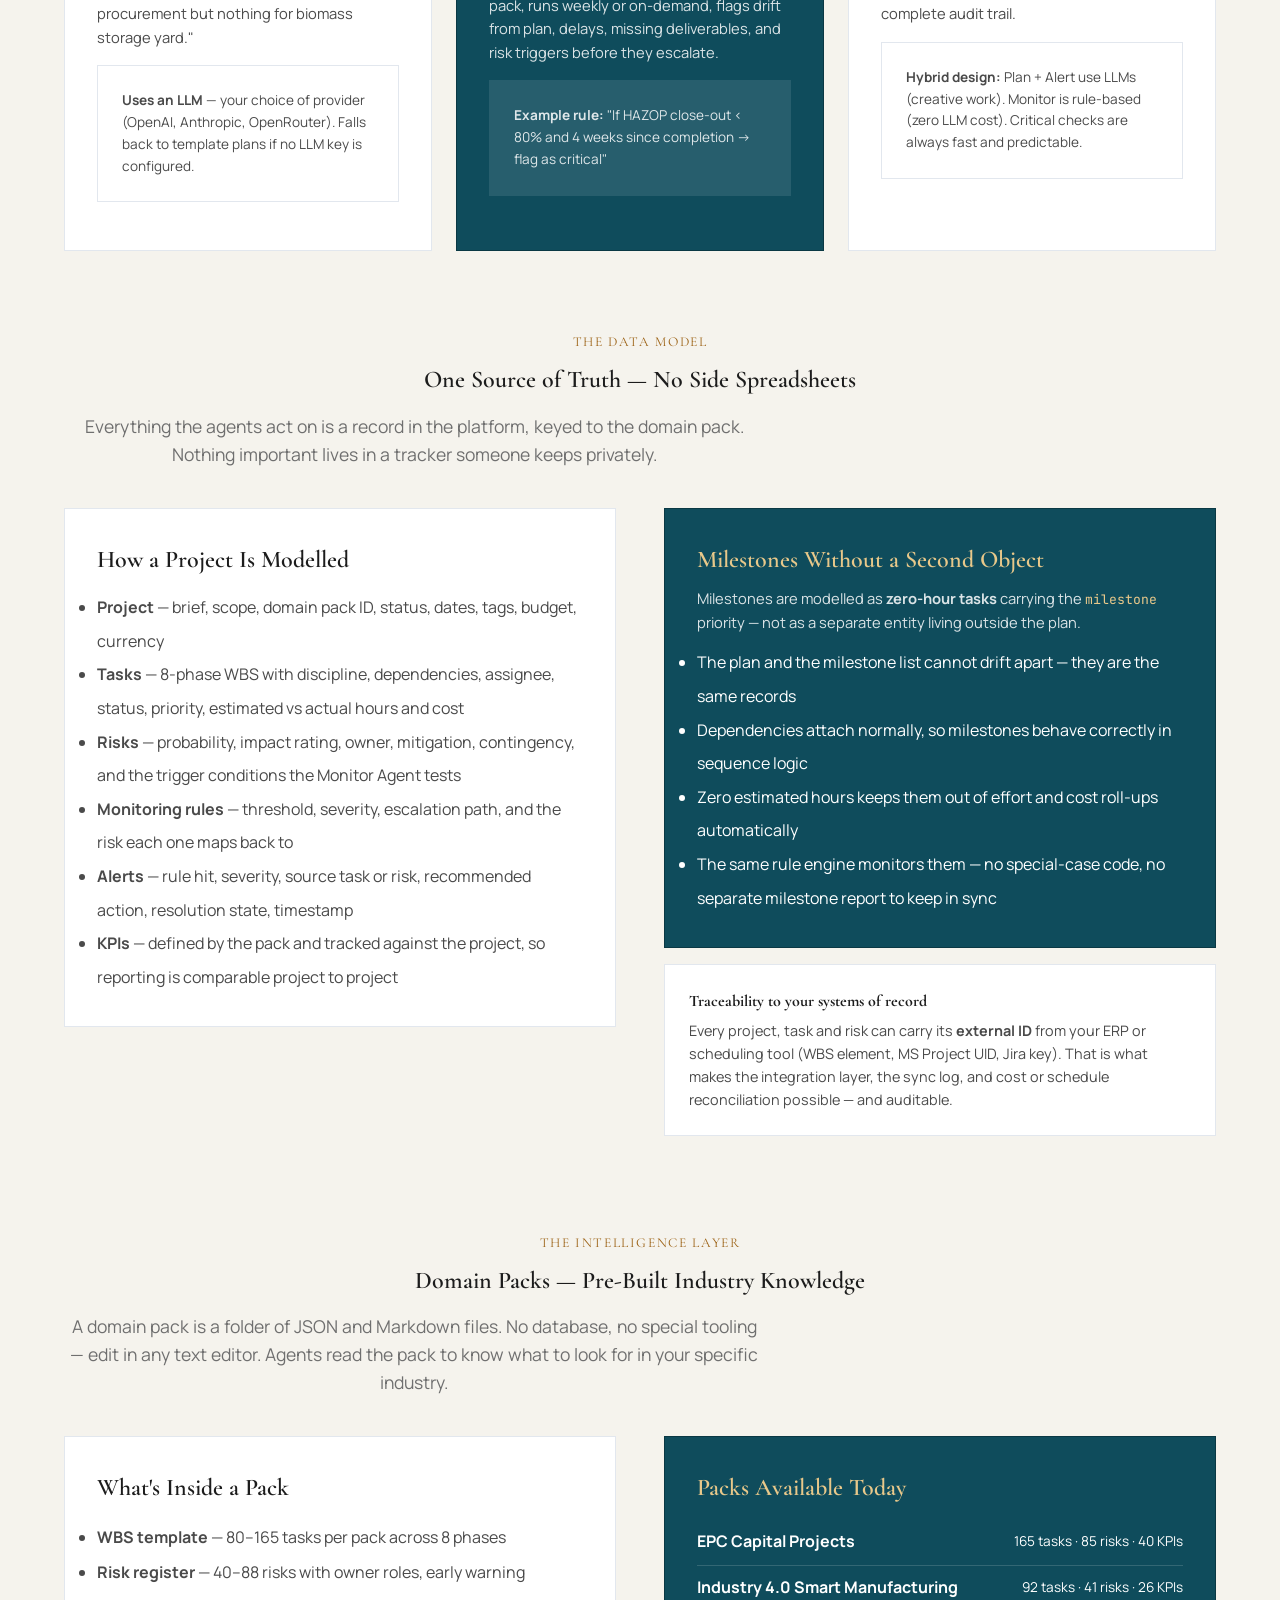
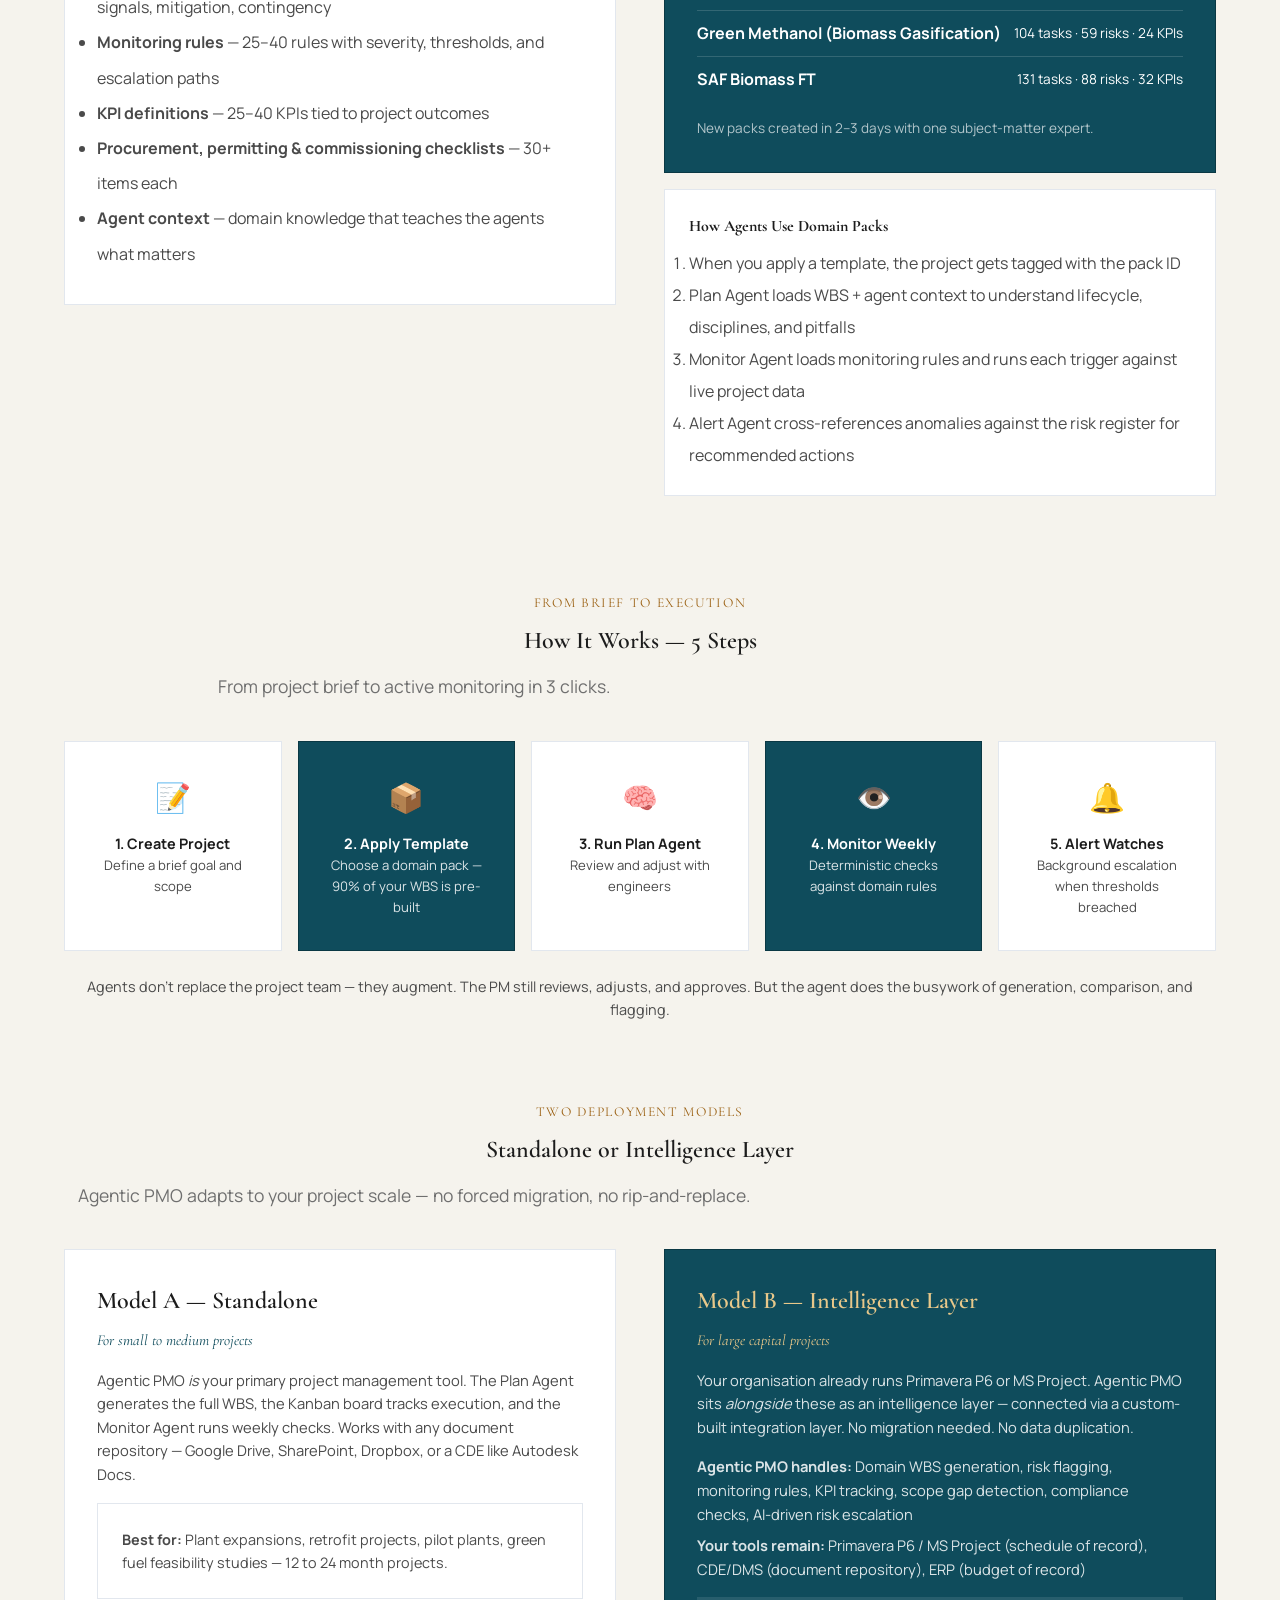
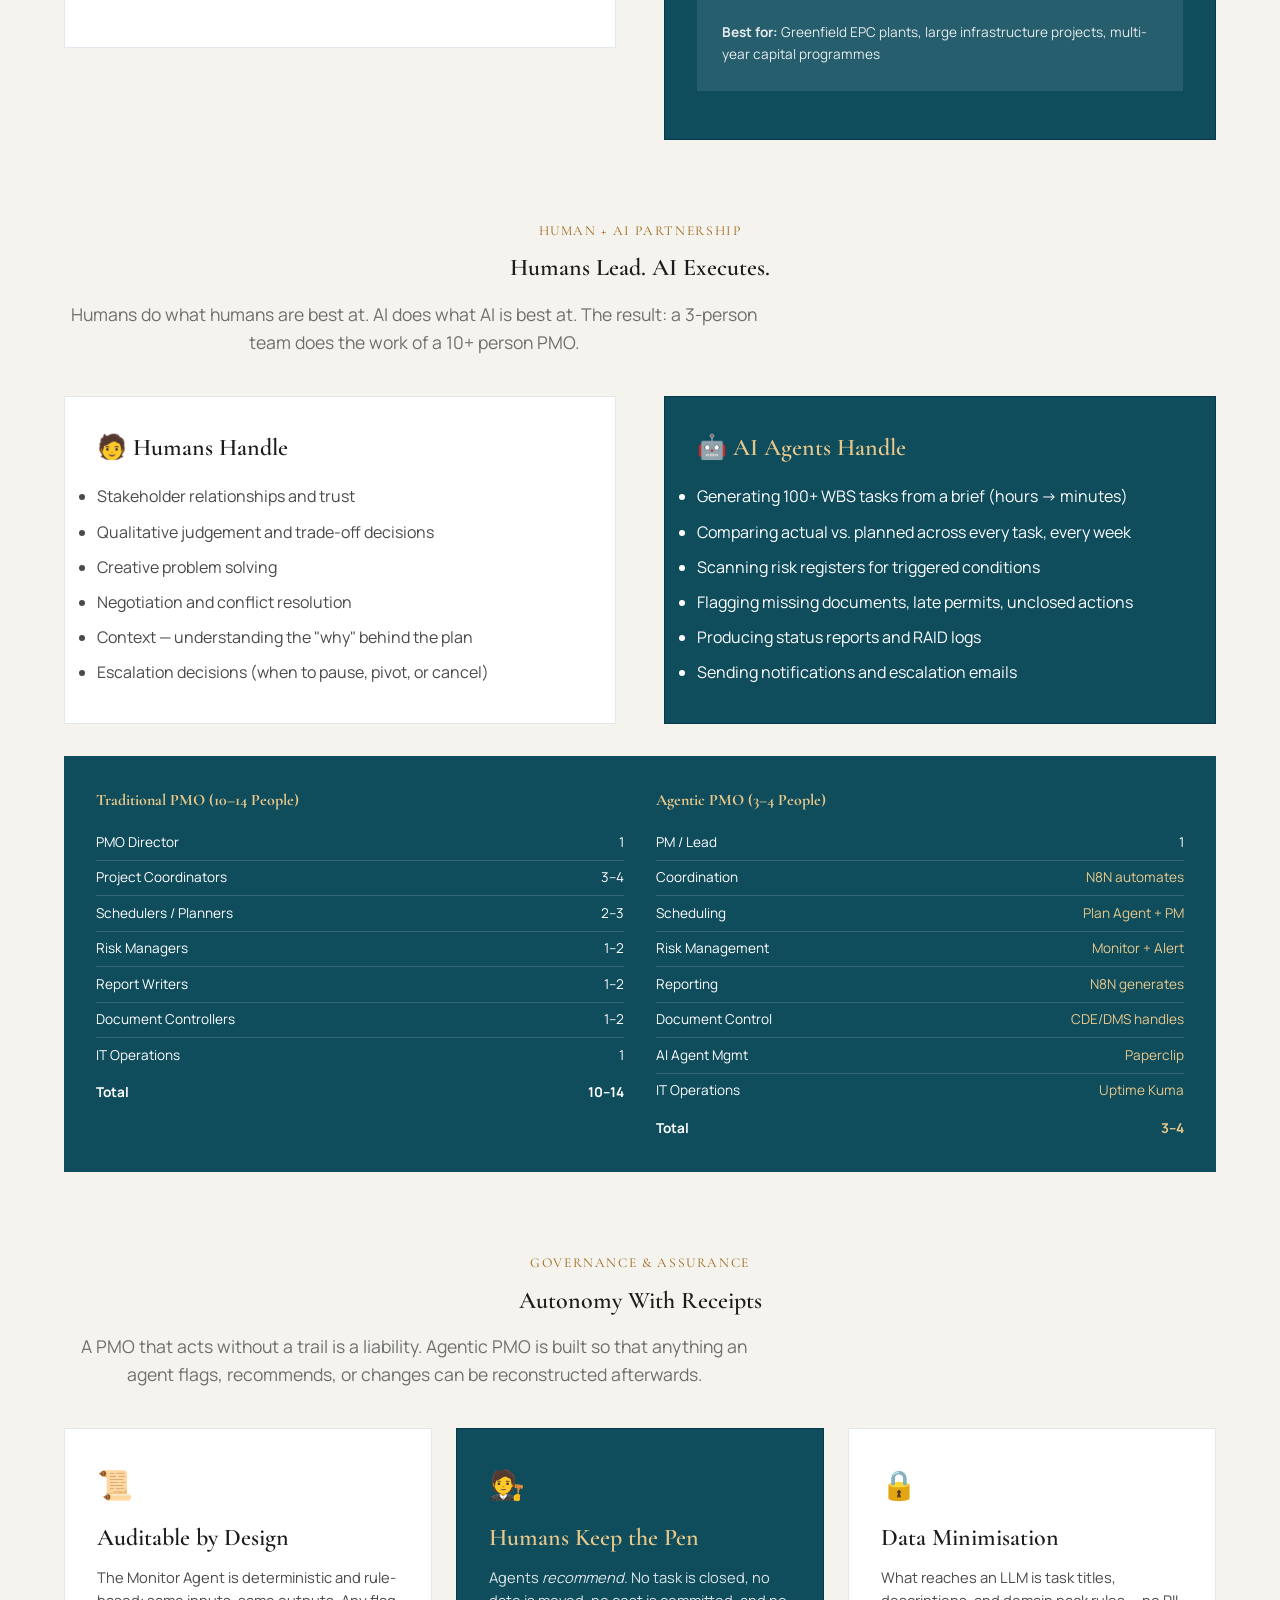
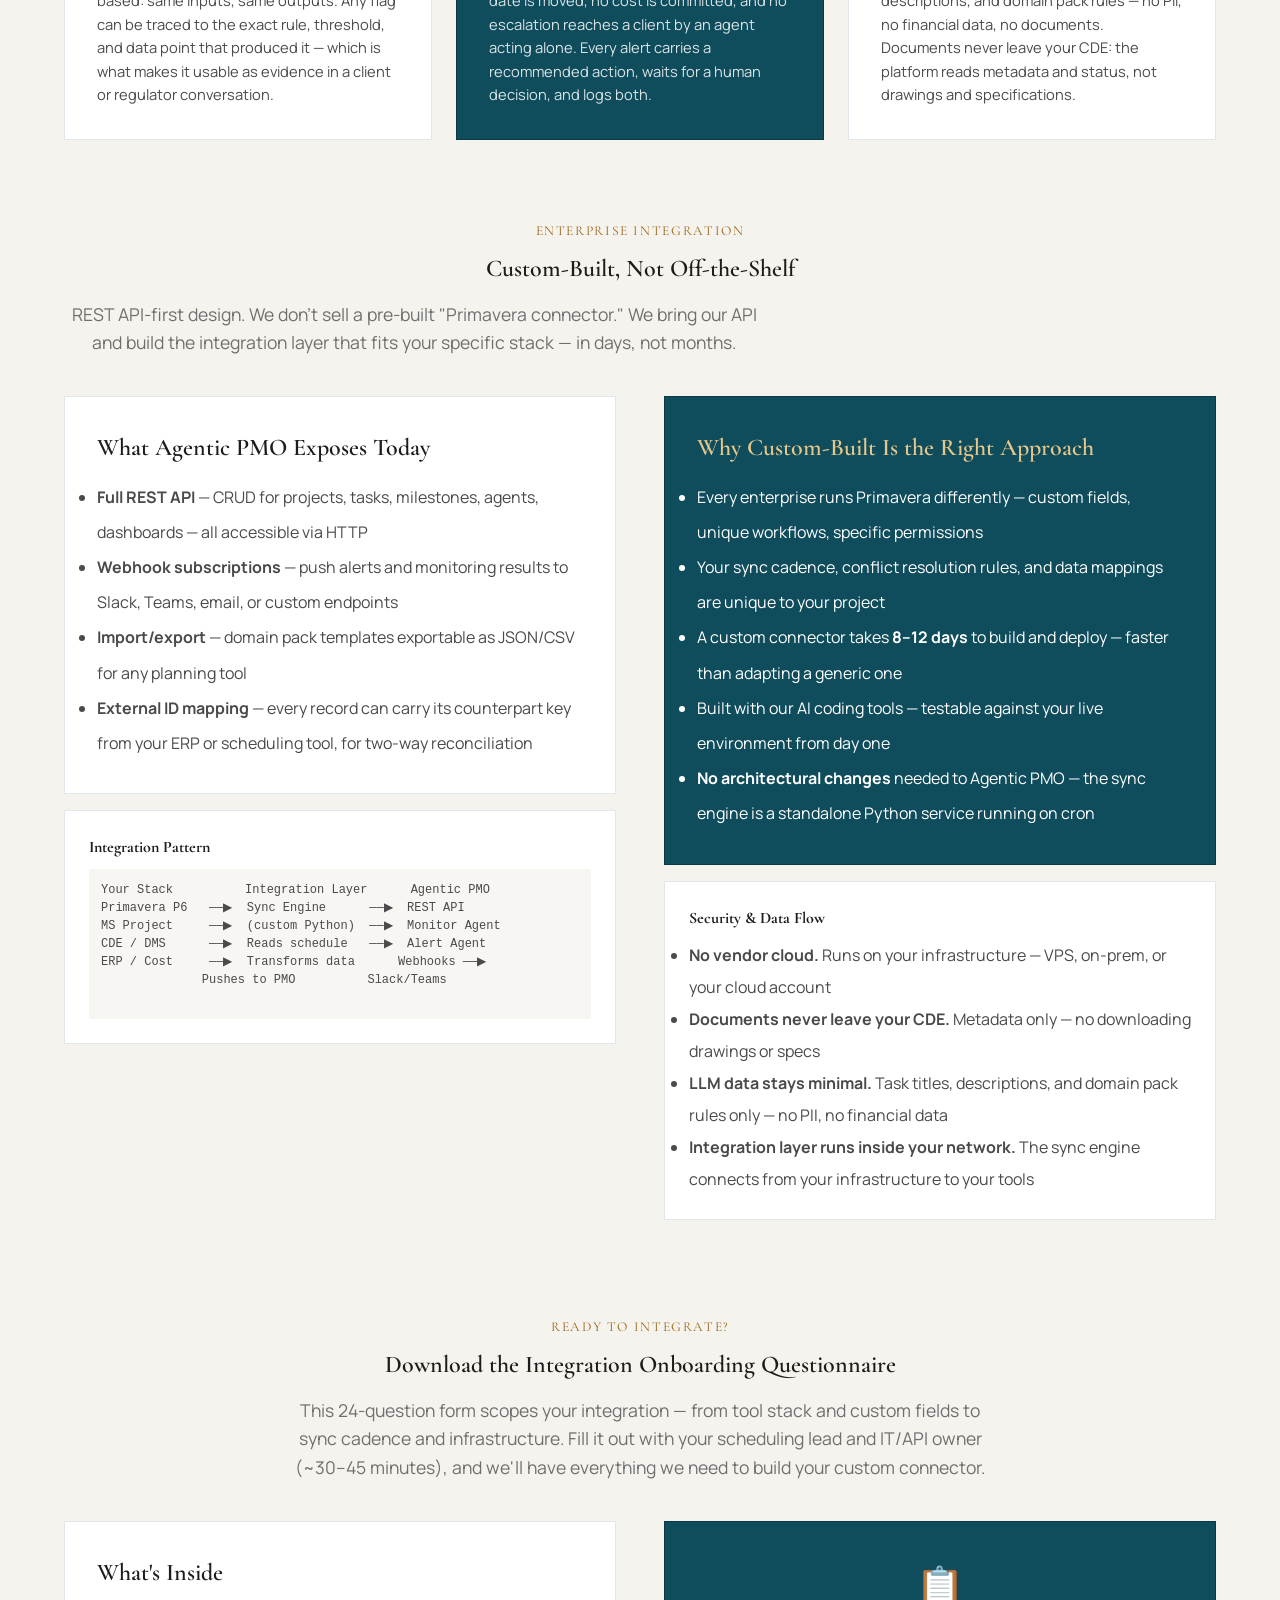
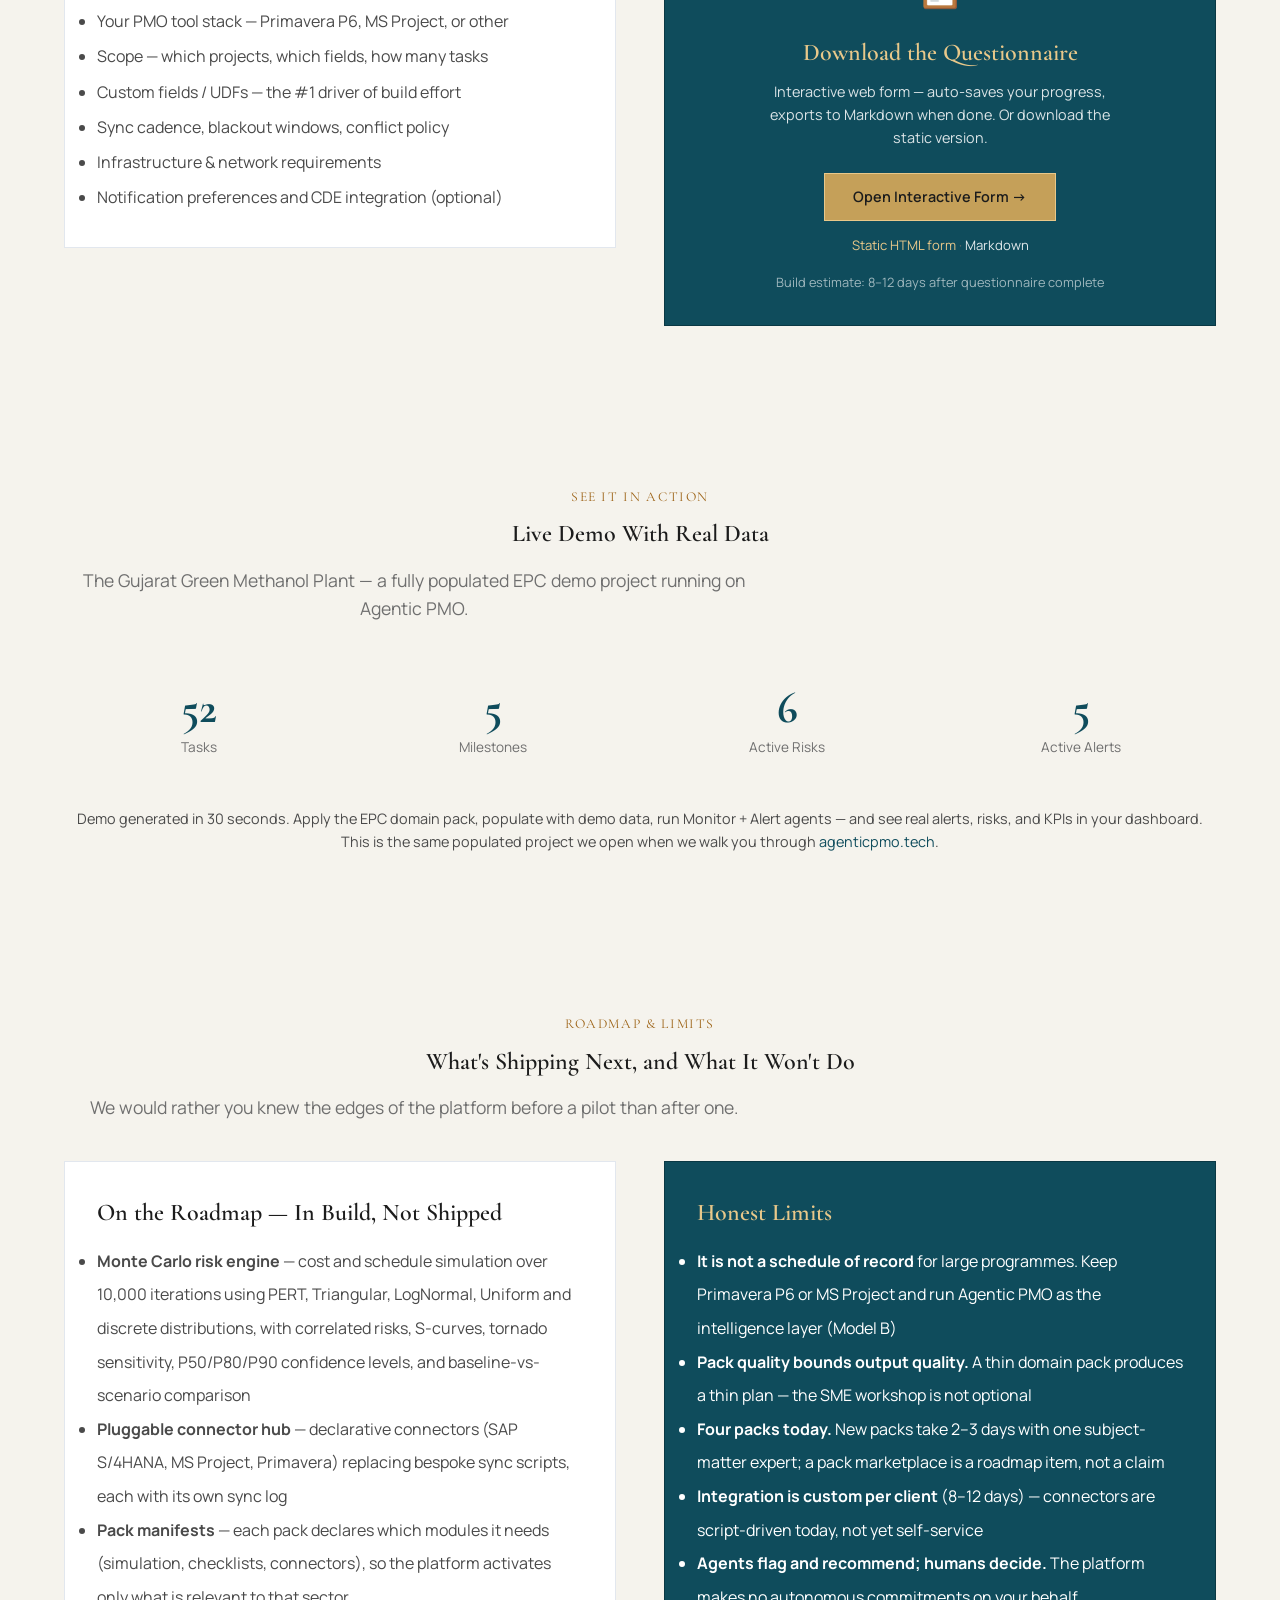
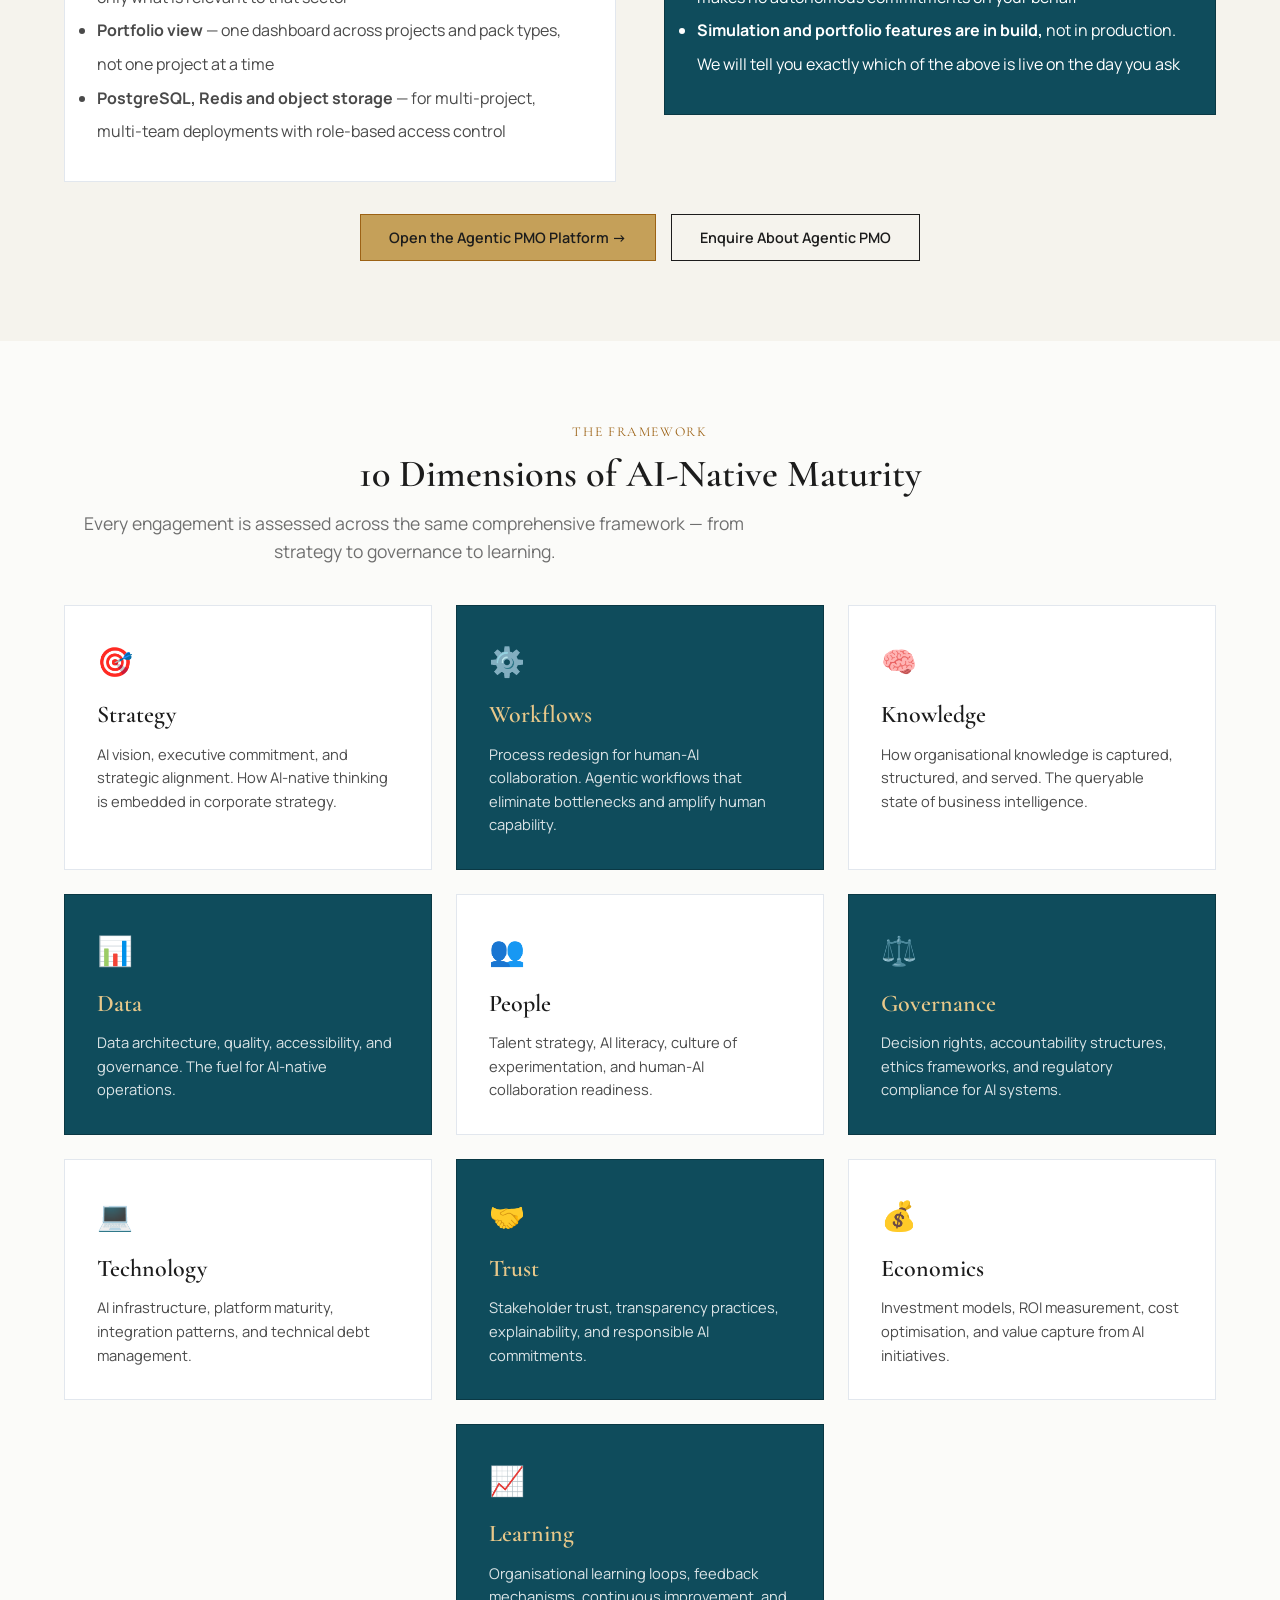
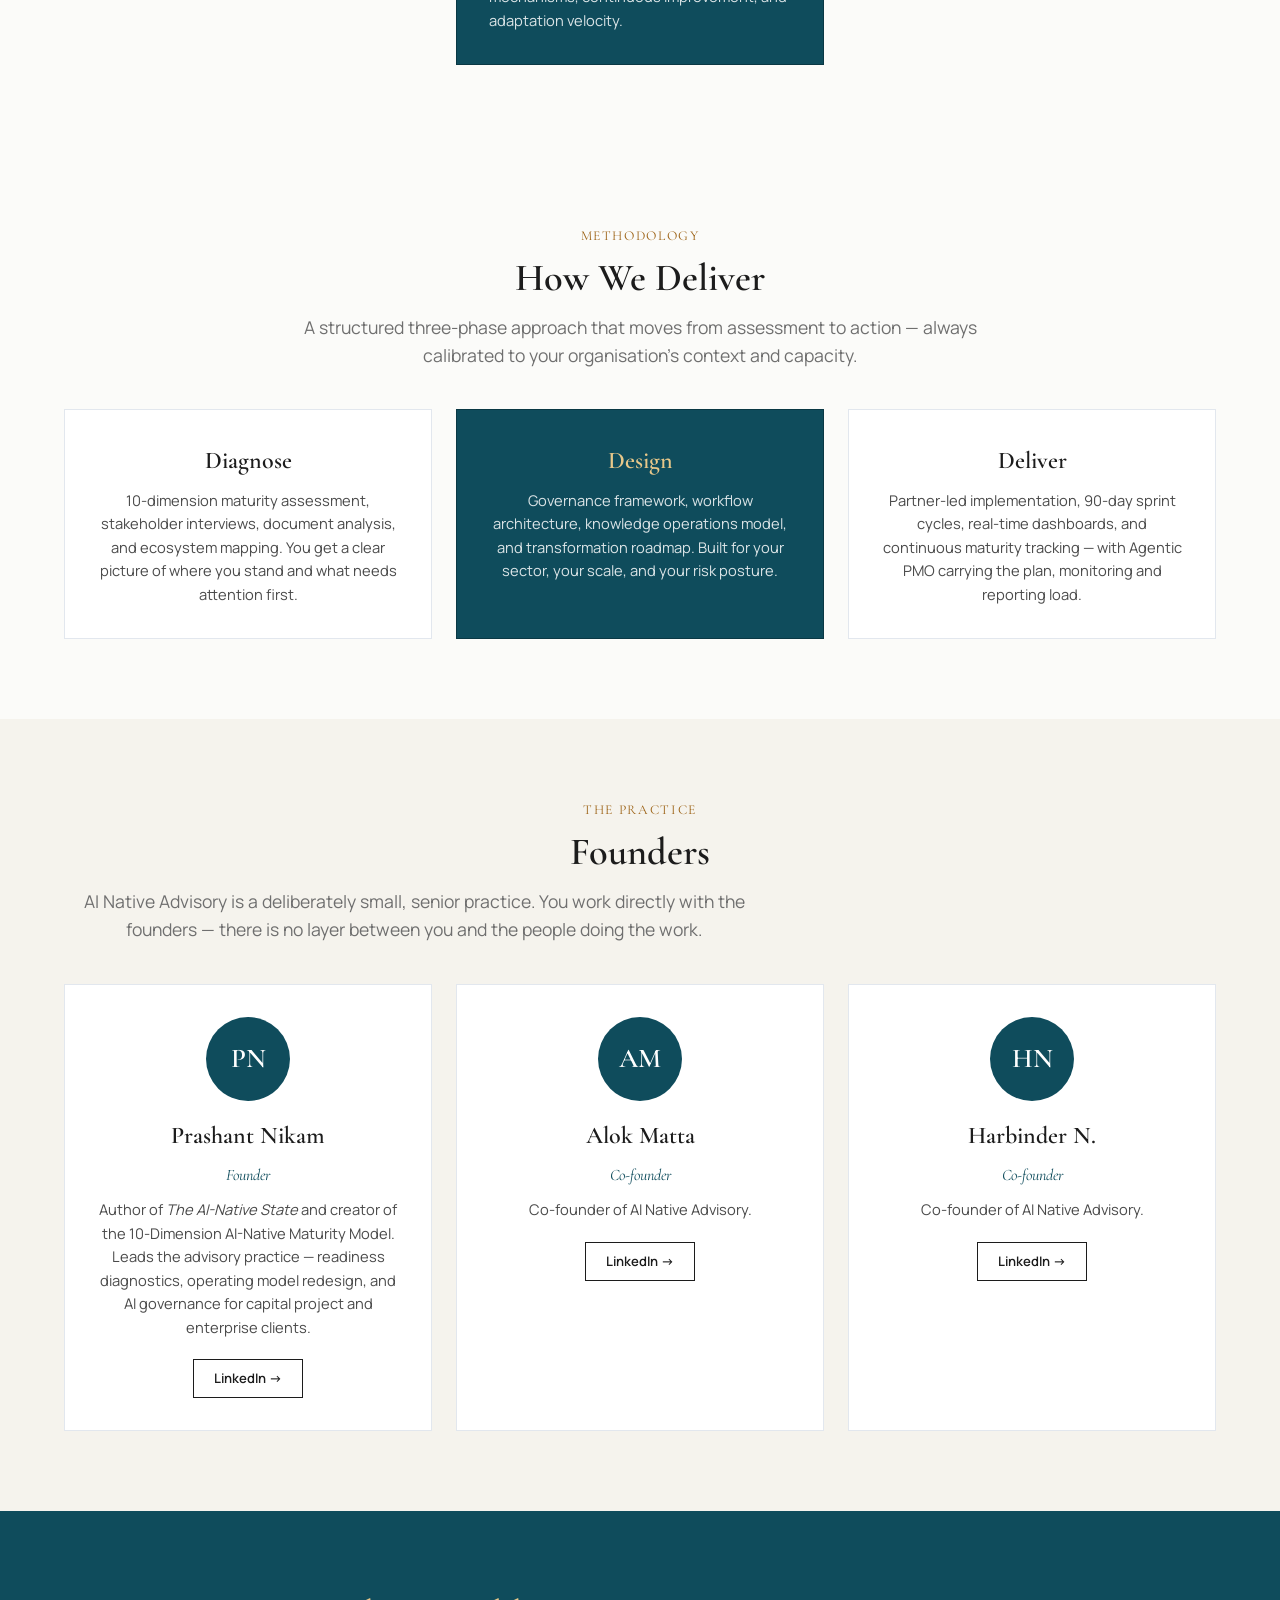
==== commit 44c0d757: "Fix WCAG AA contrast on labels, buttons and dark surfaces Muted ink #737373 -> #6f6f6f. New --color-" ====
--- a/index.html
+++ b/index.html
@@ -112,8 +112,8 @@
         <div class="card-icon">⚙️</div>
         <h3>Operating Model Redesign</h3>
         <p>We redesign workflows, decision rights, knowledge flows, and governance structures so your organisation operates natively in an AI-enabled environment — not as a legacy machine with AI bolted on.</p>
-        <div class="phase-card" style="margin-top:1.25rem;background:rgba(255,255,255,0.1);border-color:transparent;">
-          <h4 style="color:var(--color-gold);">Deliverables:</h4>
+        <div class="phase-card phase-card--on-dark" style="margin-top:1.25rem;background:rgba(255,255,255,0.1);border-color:transparent;">
+          <h4 style="color:var(--color-gold-ink);">Deliverables:</h4>
           <p style="color:rgba(255,255,255,0.85);">Governance framework · Workflow architecture · Knowledge operations design · Human-AI collaboration model · Change roadmap</p>
         </div>
       </div>
@@ -141,14 +141,14 @@
   <div class="cols-2" style="gap:2.5rem;align-items:center;">
     <div>
       <span class="eyebrow" style="margin-bottom:0.75rem;">Live Platform — Not a Concept Deck</span>
-      <h3 style="color:var(--color-gold);margin-bottom:0.75rem;">Agentic PMO is running at agenticpmo.tech</h3>
+      <h3 style="color: var(--color-gold-ink);margin-bottom:0.75rem;">Agentic PMO is running at agenticpmo.tech</h3>
       <p style="color:rgba(255,255,255,0.88);font-size:0.95rem;">
         Working software you can log into: portfolio and project dashboards, the generated WBS, a Kanban execution board, the risk register, KPI dashboards, monitoring rules, and the full alert and audit trail. We will walk you through a live, fully populated project in 30 minutes.
       </p>
     </div>
     <div class="text-center">
       <a href="https://agenticpmo.tech" target="_blank" rel="noopener" class="btn btn-gold" style="font-size:1rem;padding:0.95rem 2.1rem;">Open the Agentic PMO Platform →</a>
-      <p style="margin-top:0.9rem;font-size:0.88rem;color:var(--color-gold);font-family:var(--font-mono);">agenticpmo.tech</p>
+      <p style="margin-top:0.9rem;font-size:0.88rem;color: var(--color-gold-ink);font-family:var(--font-mono);">agenticpmo.tech</p>
       <p style="margin-top:0.5rem;font-size:0.82rem;color:rgba(255,255,255,0.7);">Access is provisioned per engagement · <a href="mailto:hello@ainativeorganisations.com?subject=Agentic%20PMO%20Platform%20Walkthrough" style="color:#fff;">request a walkthrough</a></p>
     </div>
   </div>
@@ -281,7 +281,7 @@
       <div class="card-icon">👁️</div>
       <h3>Monitor Agent — The Inspector</h3>
       <p>Runs <strong>deterministic checks</strong> — no LLM required (fast, predictable, auditable). Reads monitoring rules from the domain pack, runs weekly or on-demand, flags drift from plan, delays, missing deliverables, and risk triggers before they escalate.</p>
-      <div class="phase-card" style="margin-top: 1rem; background: rgba(255,255,255,0.1); border-color: transparent;">
+      <div class="phase-card phase-card--on-dark" style="margin-top: 1rem; background: rgba(255,255,255,0.1); border-color: transparent;">
         <p style="font-size: 0.85rem; color: rgba(255,255,255,0.85);"><strong>Example rule:</strong> "If HAZOP close-out < 80% and 4 weeks since completion → flag as critical"</p>
       </div>
     </div>
@@ -320,7 +320,7 @@
       <div>
         <div class="card card-dark">
           <h3>Milestones Without a Second Object</h3>
-          <p>Milestones are modelled as <strong>zero-hour tasks</strong> carrying the <code style="font-family:var(--font-mono);font-size:0.82rem;color:var(--color-gold);">milestone</code> priority — not as a separate entity living outside the plan.</p>
+          <p>Milestones are modelled as <strong>zero-hour tasks</strong> carrying the <code style="font-family:var(--font-mono);font-size:0.82rem;color: var(--color-gold-ink);">milestone</code> priority — not as a separate entity living outside the plan.</p>
           <ul style="margin-top: 0.75rem; line-height: 2.1;">
             <li>The plan and the milestone list cannot drift apart — they are the same records</li>
             <li>Dependencies attach normally, so milestones behave correctly in sequence logic</li>
@@ -453,13 +453,13 @@
       </div>
       <div class="card card-dark">
         <h3>Model B — Intelligence Layer</h3>
-        <p style="color: var(--color-gold); font-family: var(--font-serif); font-size: 0.95rem; font-style: italic; margin: 0.5rem 0 1rem;">For large capital projects</p>
+        <p style="color: var(--color-gold-ink); font-family: var(--font-serif); font-size: 0.95rem; font-style: italic; margin: 0.5rem 0 1rem;">For large capital projects</p>
         <p style="margin-bottom: 1rem;">Your organisation already runs Primavera P6 or MS Project. Agentic PMO sits <em>alongside</em> these as an intelligence layer — connected via a custom-built integration layer. No migration needed. No data duplication.</p>
         <div style="font-size: 0.9rem; line-height: 1.8;">
           <p><strong>Agentic PMO handles:</strong> Domain WBS generation, risk flagging, monitoring rules, KPI tracking, scope gap detection, compliance checks, AI-driven risk escalation</p>
           <p style="margin-top: 0.5rem;"><strong>Your tools remain:</strong> Primavera P6 / MS Project (schedule of record), CDE/DMS (document repository), ERP (budget of record)</p>
         </div>
-        <div class="phase-card" style="margin-top: 1rem; background: rgba(255,255,255,0.1); border-color: transparent;">
+        <div class="phase-card phase-card--on-dark" style="margin-top: 1rem; background: rgba(255,255,255,0.1); border-color: transparent;">
           <p style="font-size: 0.85rem;"><strong>Best for:</strong> Greenfield EPC plants, large infrastructure projects, multi-year capital programmes</p>
         </div>
       </div>
@@ -506,7 +506,7 @@
     <div class="section-dark" style="padding: 2rem; margin-top: 2rem;">
       <div style="display: grid; grid-template-columns: 1fr 1fr; gap: 2rem;">
         <div>
-          <h4 style="color: var(--color-gold); margin-bottom: 0.75rem;">Traditional PMO (10–14 People)</h4>
+          <h4 style="color: var(--color-gold-ink); margin-bottom: 0.75rem;">Traditional PMO (10–14 People)</h4>
           <table style="width: 100%; font-size: 0.85rem; border-collapse: collapse;">
             <tr style="border-bottom: 1px solid rgba(255,255,255,0.15);"><td style="padding: 0.4rem 0;">PMO Director</td><td style="text-align: right;">1</td></tr>
             <tr style="border-bottom: 1px solid rgba(255,255,255,0.15);"><td style="padding: 0.4rem 0;">Project Coordinators</td><td style="text-align: right;">3–4</td></tr>
@@ -519,17 +519,17 @@
           </table>
         </div>
         <div>
-          <h4 style="color: var(--color-gold); margin-bottom: 0.75rem;">Agentic PMO (3–4 People)</h4>
+          <h4 style="color: var(--color-gold-ink); margin-bottom: 0.75rem;">Agentic PMO (3–4 People)</h4>
           <table style="width: 100%; font-size: 0.85rem; border-collapse: collapse;">
             <tr style="border-bottom: 1px solid rgba(255,255,255,0.15);"><td style="padding: 0.4rem 0;">PM / Lead</td><td style="text-align: right;">1</td></tr>
-            <tr style="border-bottom: 1px solid rgba(255,255,255,0.15);"><td style="padding: 0.4rem 0;">Coordination</td><td style="text-align: right; color: var(--color-gold);">N8N automates</td></tr>
-            <tr style="border-bottom: 1px solid rgba(255,255,255,0.15);"><td style="padding: 0.4rem 0;">Scheduling</td><td style="text-align: right; color: var(--color-gold);">Plan Agent + PM</td></tr>
-            <tr style="border-bottom: 1px solid rgba(255,255,255,0.15);"><td style="padding: 0.4rem 0;">Risk Management</td><td style="text-align: right; color: var(--color-gold);">Monitor + Alert</td></tr>
-            <tr style="border-bottom: 1px solid rgba(255,255,255,0.15);"><td style="padding: 0.4rem 0;">Reporting</td><td style="text-align: right; color: var(--color-gold);">N8N generates</td></tr>
-            <tr style="border-bottom: 1px solid rgba(255,255,255,0.15);"><td style="padding: 0.4rem 0;">Document Control</td><td style="text-align: right; color: var(--color-gold);">CDE/DMS handles</td></tr>
-            <tr style="border-bottom: 1px solid rgba(255,255,255,0.15);"><td style="padding: 0.4rem 0;">AI Agent Mgmt</td><td style="text-align: right; color: var(--color-gold);">Paperclip</td></tr>
-            <tr><td style="padding: 0.4rem 0;">IT Operations</td><td style="text-align: right; color: var(--color-gold);">Uptime Kuma</td></tr>
-            <tr style="font-weight: 700;"><td style="padding: 0.6rem 0 0;">Total</td><td style="text-align: right; padding: 0.6rem 0 0; color: var(--color-gold);">3–4</td></tr>
+            <tr style="border-bottom: 1px solid rgba(255,255,255,0.15);"><td style="padding: 0.4rem 0;">Coordination</td><td style="text-align: right; color: var(--color-gold-ink);">N8N automates</td></tr>
+            <tr style="border-bottom: 1px solid rgba(255,255,255,0.15);"><td style="padding: 0.4rem 0;">Scheduling</td><td style="text-align: right; color: var(--color-gold-ink);">Plan Agent + PM</td></tr>
+            <tr style="border-bottom: 1px solid rgba(255,255,255,0.15);"><td style="padding: 0.4rem 0;">Risk Management</td><td style="text-align: right; color: var(--color-gold-ink);">Monitor + Alert</td></tr>
+            <tr style="border-bottom: 1px solid rgba(255,255,255,0.15);"><td style="padding: 0.4rem 0;">Reporting</td><td style="text-align: right; color: var(--color-gold-ink);">N8N generates</td></tr>
+            <tr style="border-bottom: 1px solid rgba(255,255,255,0.15);"><td style="padding: 0.4rem 0;">Document Control</td><td style="text-align: right; color: var(--color-gold-ink);">CDE/DMS handles</td></tr>
+            <tr style="border-bottom: 1px solid rgba(255,255,255,0.15);"><td style="padding: 0.4rem 0;">AI Agent Mgmt</td><td style="text-align: right; color: var(--color-gold-ink);">Paperclip</td></tr>
+            <tr><td style="padding: 0.4rem 0;">IT Operations</td><td style="text-align: right; color: var(--color-gold-ink);">Uptime Kuma</td></tr>
+            <tr style="font-weight: 700;"><td style="padding: 0.6rem 0 0;">Total</td><td style="text-align: right; padding: 0.6rem 0 0; color: var(--color-gold-ink);">3–4</td></tr>
           </table>
         </div>
       </div>
@@ -651,9 +651,9 @@
           </p>
           <a href="/integration-tool.html" class="btn btn-gold">Open Interactive Form →</a>
           <p style="margin-top: 0.75rem;">
-            <a href="/integration-questionnaire.html" style="color: var(--color-gold); font-size: 0.82rem;">Static HTML form</a>
+            <a href="/integration-questionnaire.html" style="color: var(--color-gold-ink); font-size: 0.82rem;">Static HTML form</a>
             <span style="color: var(--color-ink-muted); font-size: 0.82rem;"> · </span>
-            <a href="/agentic-pmo-integration-questionnaire.md" style="color: var(--color-ink-muted); font-size: 0.82rem;" download>Markdown</a>
+            <a href="/agentic-pmo-integration-questionnaire.md" style="color: rgba(255,255,255,0.88); font-size: 0.82rem;" download>Markdown</a>
           </p>
           <p style="margin-top: 1rem; font-size: 0.8rem; opacity: 0.7;">Build estimate: 8–12 days after questionnaire complete</p>
         </div>
@@ -866,7 +866,7 @@
 <!-- CTA -->
 <section class="section section-dark text-center" id="contact">
   <div class="container">
-    <h2 style="color:var(--color-gold);margin-bottom:1rem;">Ready to Build Your AI-Native Organisation?</h2>
+    <h2 style="color: var(--color-gold-ink);margin-bottom:1rem;">Ready to Build Your AI-Native Organisation?</h2>
     <p style="max-width:600px;margin:0 auto 2rem;opacity:0.9;font-size:1.1rem;">
       Whether you run capital projects, a manufacturing operation, or a public sector institution — we'd like to understand your context and explore how we can help. If you want to see Agentic PMO first, start with the platform.
     </p>
--- a/styles.css
+++ b/styles.css
@@ -6,10 +6,11 @@
   --color-teal: #0f4c5c;
   --color-teal-dark: #0a3844;
   --color-gold: #c5a059;
+  --color-gold-ink: #9c6215; /* AA text variant; reverts to gold on dark */
   --color-gold-dark: #9c6215;
   --color-ink: #1c1c1c;
   --color-ink-secondary: #4a4a4a;
-  --color-ink-muted: #737373;
+  --color-ink-muted: #6f6f6f;
   --color-slate: #cbd5e1;
   --color-slate-soft: #e2e7ee;
   --color-cream: #f5f3ed;
@@ -33,7 +34,7 @@
 }
 img { max-width: 100%; height: auto; display: block; }
 a { color: var(--color-teal); text-decoration: none; transition: color 0.2s; }
-a:hover { color: var(--color-gold); }
+a:hover { color: var(--color-gold-ink); }
 .container { max-width: var(--max-width); margin: 0 auto; padding: 0 24px; }
 
 h1, h2, h3, h4 { font-family: var(--font-serif); }
@@ -48,7 +49,7 @@
   font-size: 0.85rem;
   letter-spacing: 0.12em;
   text-transform: uppercase;
-  color: var(--color-gold);
+  color: var(--color-gold-ink);
   display: block;
   margin-bottom: 0.5rem;
 }
@@ -77,8 +78,8 @@
 }
 .btn-gold {
   background: var(--color-gold);
-  color: #fff;
-  border-color: var(--color-gold);
+  color: var(--color-ink);
+  border-color: var(--color-gold-ink);
 }
 .btn-gold:hover { background: var(--color-gold-dark); border-color: var(--color-gold-dark); color: #fff; }
 .btn-teal {
@@ -176,7 +177,7 @@
   align-items: center;
   gap: 0.4rem;
   background: var(--color-teal);
-  color: var(--color-gold);
+  color: var(--color-gold-ink);
   font-family: var(--font-serif);
   font-size: 0.8rem;
   letter-spacing: 0.08em;
@@ -235,7 +236,7 @@
 .card h3 { margin-bottom: 0.5rem; }
 .card p { color: var(--color-ink-secondary); font-size: 0.92rem; line-height: 1.6; }
 .card-dark { background: var(--color-teal); border-color: var(--color-teal-dark); color: #fff; }
-.card-dark h3 { color: var(--color-gold); }
+.card-dark h3 { color: var(--color-gold-ink); }
 .card-dark p { color: rgba(255,255,255,0.85); }
 
 /* Timeline */
@@ -271,7 +272,7 @@
 .stat-card { text-align: center; padding: 1.5rem; }
 .stat-card .num { font-family: var(--font-serif); font-size: 2.8rem; font-weight: 700; color: var(--color-teal); line-height: 1; }
 .stat-card .label { font-size: 0.85rem; color: var(--color-ink-muted); margin-top: 0.4rem; }
-.section-dark .stat-card .num { color: var(--color-gold); }
+.section-dark .stat-card .num { color: var(--color-gold-ink); }
 .section-dark .stat-card .label { color: rgba(255,255,255,0.75); }
 
 /* Two-col */
@@ -279,7 +280,7 @@
 
 /* Phase cards */
 .phase-card { background: #fff; border: 1px solid var(--color-slate-soft); padding: 1.5rem; margin-bottom: 1rem; }
-.phase-card .phase-label { font-family: var(--font-serif); font-size: 0.8rem; letter-spacing: 0.08em; text-transform: uppercase; color: var(--color-gold); margin-bottom: 0.25rem; }
+.phase-card .phase-label { font-family: var(--font-serif); font-size: 0.8rem; letter-spacing: 0.08em; text-transform: uppercase; color: var(--color-gold-ink); margin-bottom: 0.25rem; }
 .phase-card h4 { margin-bottom: 0.25rem; }
 .phase-card p { font-size: 0.9rem; color: var(--color-ink-secondary); }
 
@@ -299,10 +300,10 @@
 .footer-grid { display: grid; grid-template-columns: 1.6fr 1fr 1fr 1fr; gap: 2rem; margin-bottom: 2rem; }
 .footer-logo { font-family: var(--font-serif); font-size: 1.2rem; font-weight: 700; color: #fff; display: block; margin-bottom: 0.75rem; }
 .footer-brand p { font-size: 0.85rem; line-height: 1.6; }
-.footer-col h4 { font-family: var(--font-sans); font-size: 0.8rem; text-transform: uppercase; letter-spacing: 0.08em; color: var(--color-gold); margin-bottom: 0.75rem; }
+.footer-col h4 { font-family: var(--font-sans); font-size: 0.8rem; text-transform: uppercase; letter-spacing: 0.08em; color: var(--color-gold-ink); margin-bottom: 0.75rem; }
 .footer-col a { display: block; font-size: 0.85rem; color: rgba(255,255,255,0.7); padding: 0.25rem 0; }
-.footer-col a:hover { color: var(--color-gold); }
-.footer-bottom { border-top: 1px solid rgba(255,255,255,0.1); padding-top: 1.5rem; font-size: 0.8rem; text-align: center; color: rgba(255,255,255,0.5); }
+.footer-col a:hover { color: var(--color-gold-ink); }
+.footer-bottom { border-top: 1px solid rgba(255,255,255,0.1); padding-top: 1.5rem; font-size: 0.8rem; text-align: center; color: rgba(255,255,255,0.62); }
 
 /* Founders / team cards */
 .founder-card { text-align: center; }
@@ -346,3 +347,16 @@
   .researcher-card .stats { flex-wrap: wrap; gap: 1rem; }
   .researcher-card .pubs li { font-size: 0.78rem; }
 }
+
+/* AA: text gold reverts to the light value on dark surfaces */
+.section-dark, .card-dark, .card-teal, .site-footer, .badge { --color-gold-ink: #e8c88a; }
+
+/* AA: label on a gold fill, and ink text on gold bands */
+.btn.btn-gold, .btn-gold { color: var(--color-ink); }
+
+/* AA: text on teal surfaced cards and bars */
+.phase-card.dark p, .section-dark .phase-card p, .phase-card[style*='teal'] p { color: rgba(255,255,255,0.86); }
+.download-bar, .next-step { --color-gold-ink: #e8c88a; }
+
+/* AA: translucent cards painted on teal need light text */
+.phase-card--on-dark, .phase-card--on-dark p, .phase-card--on-dark h4, .phase-card--on-dark li { color: rgba(255,255,255,0.88); }
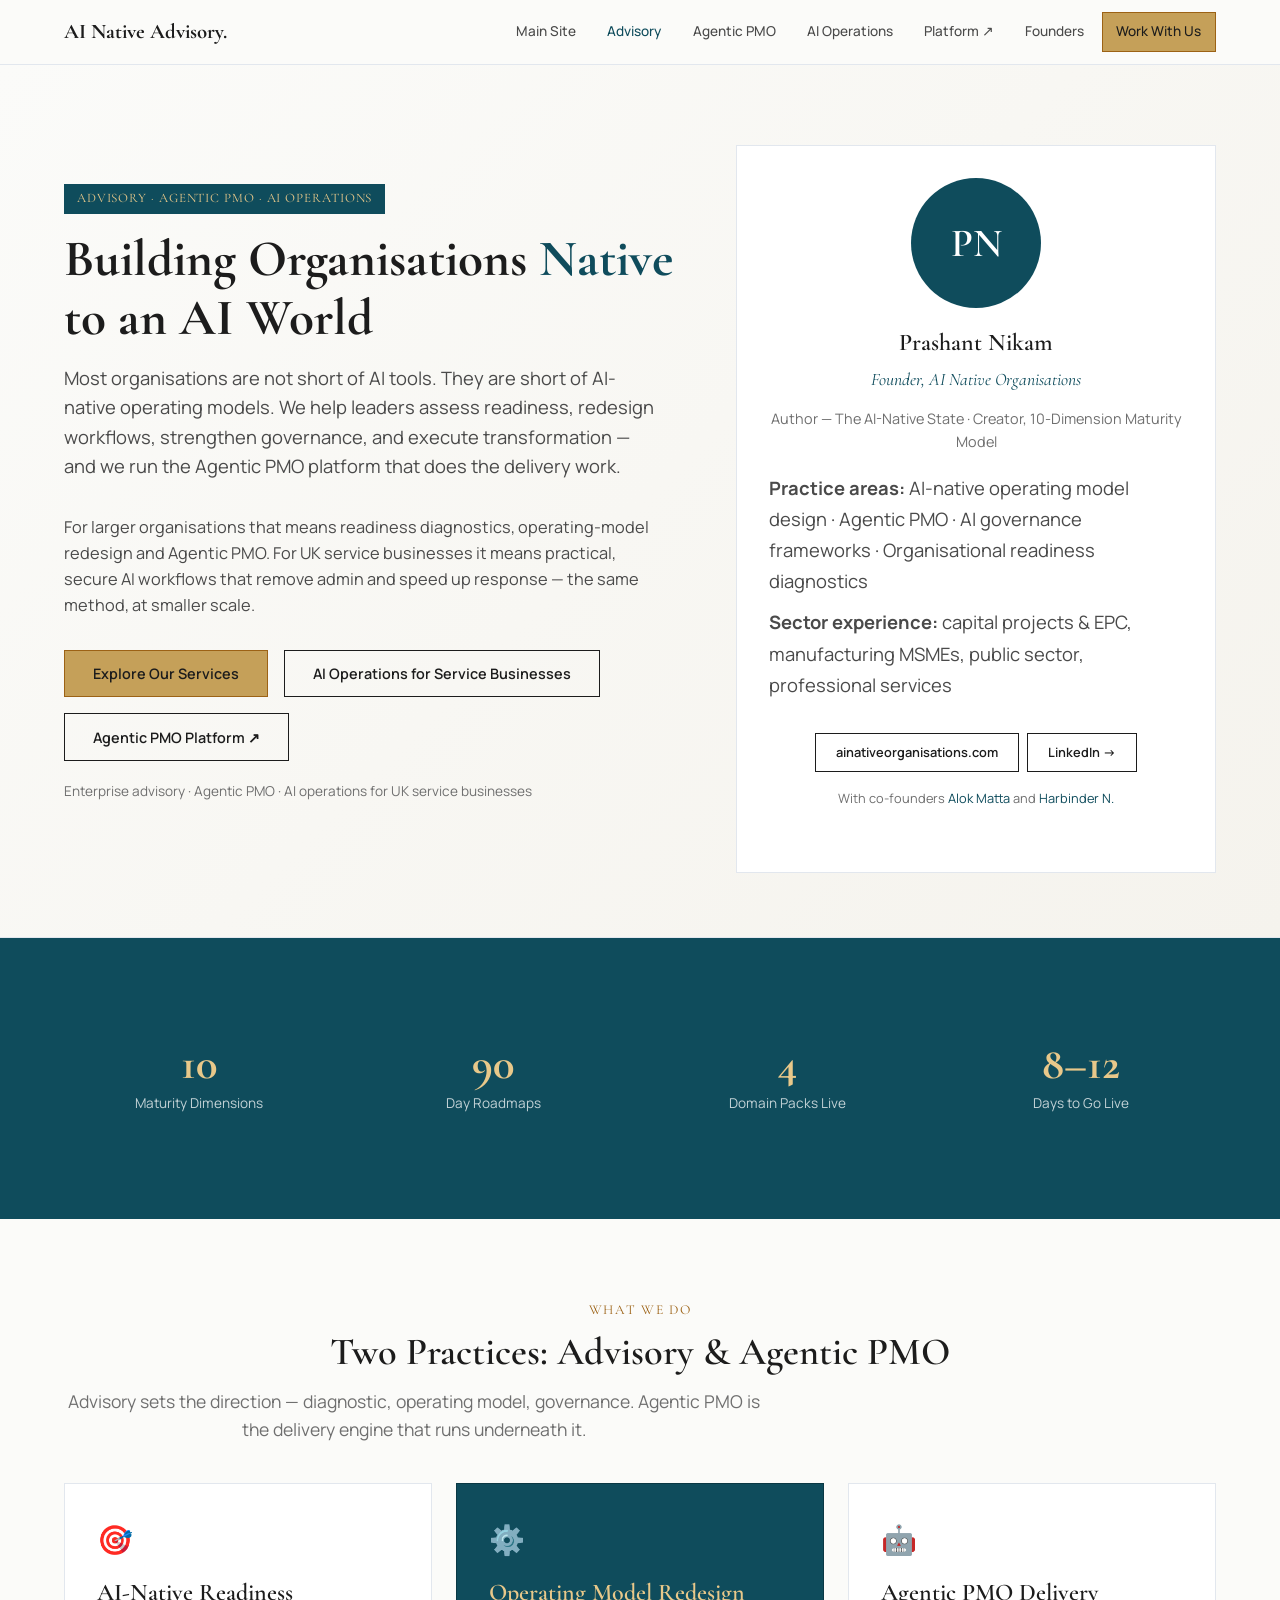
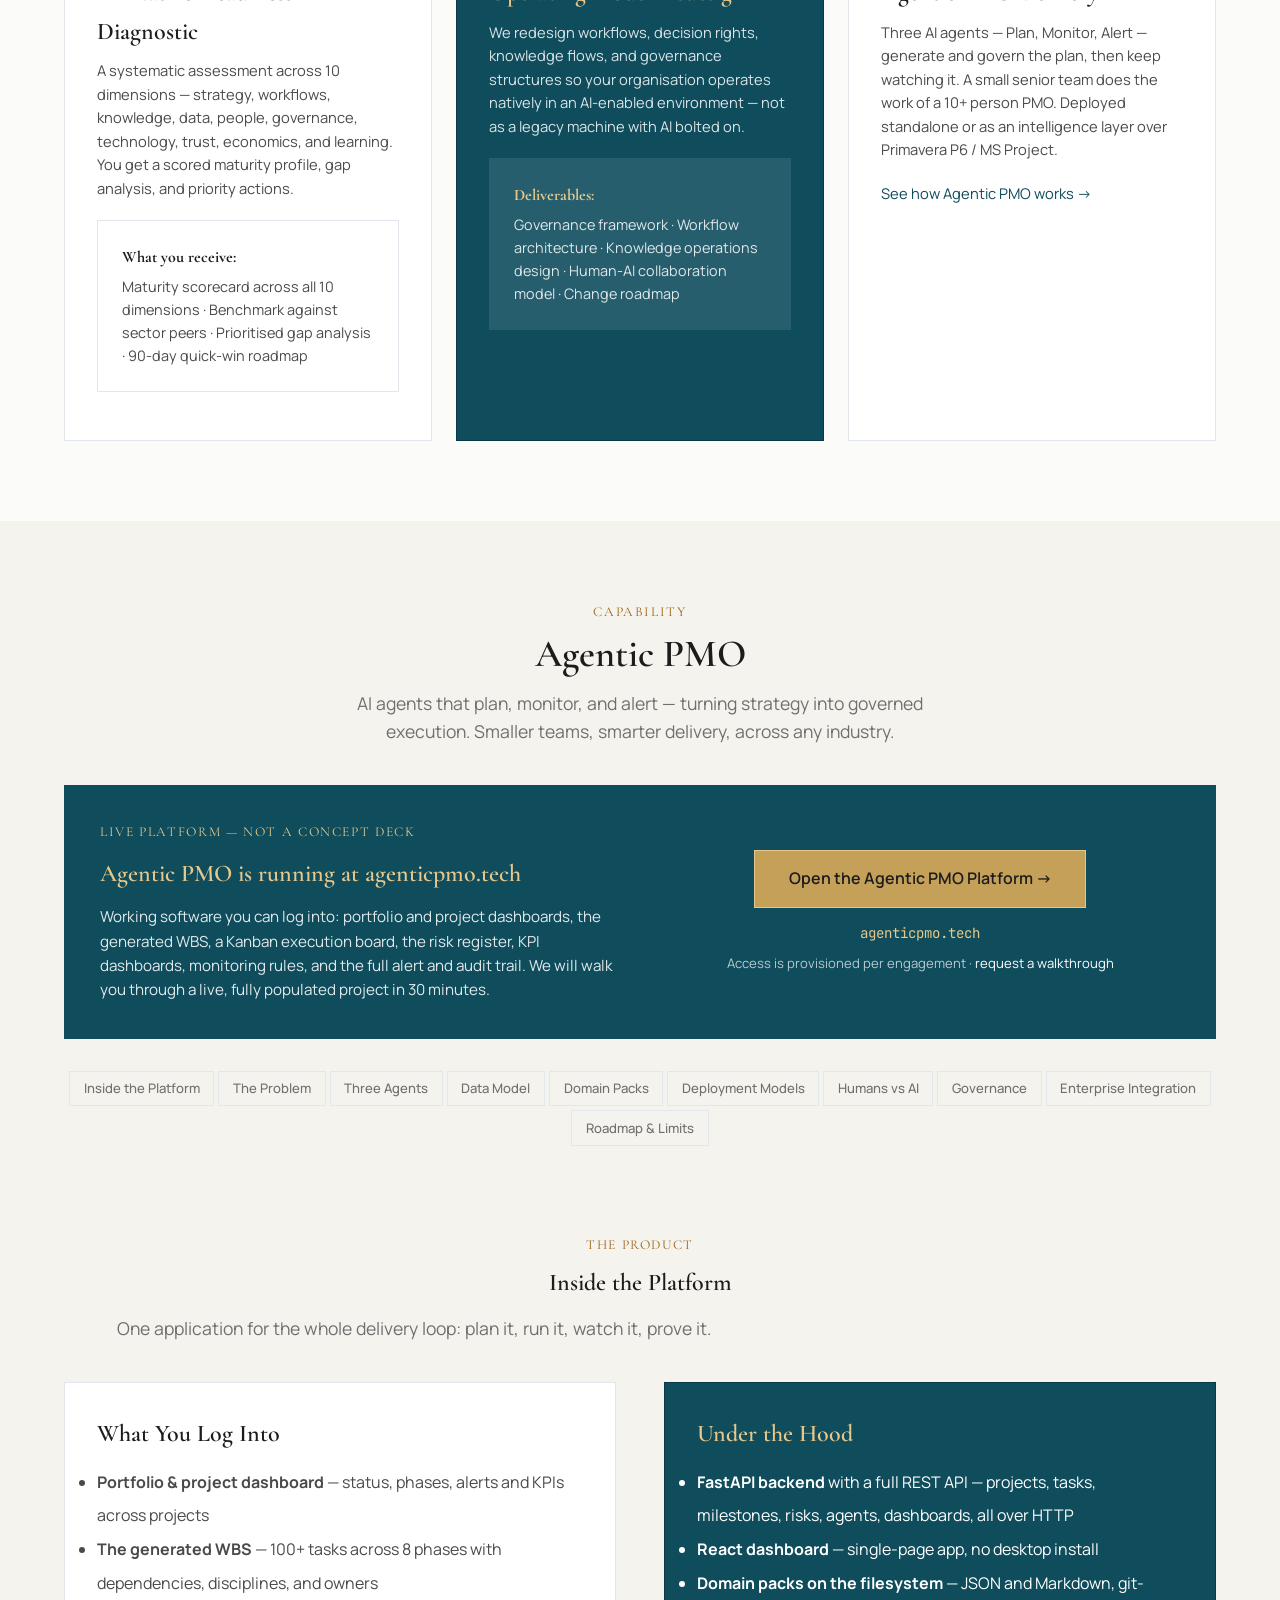
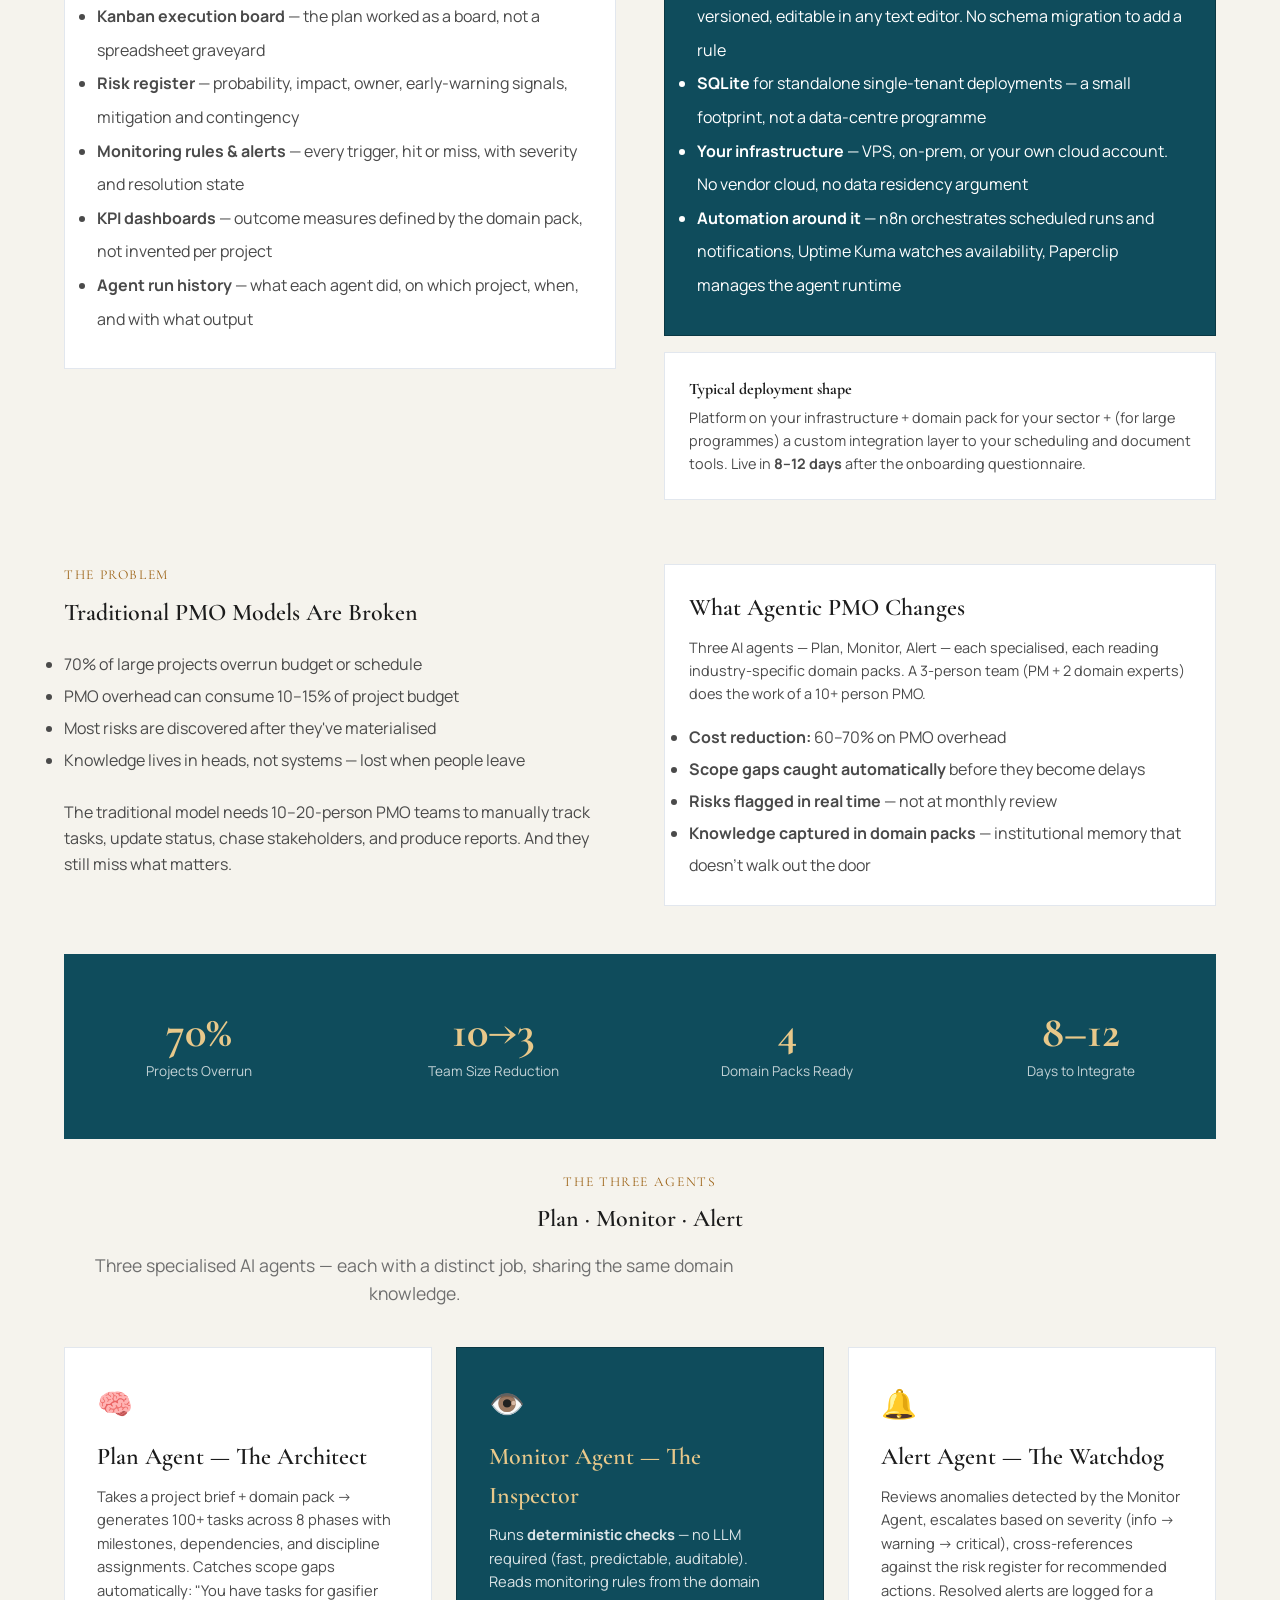
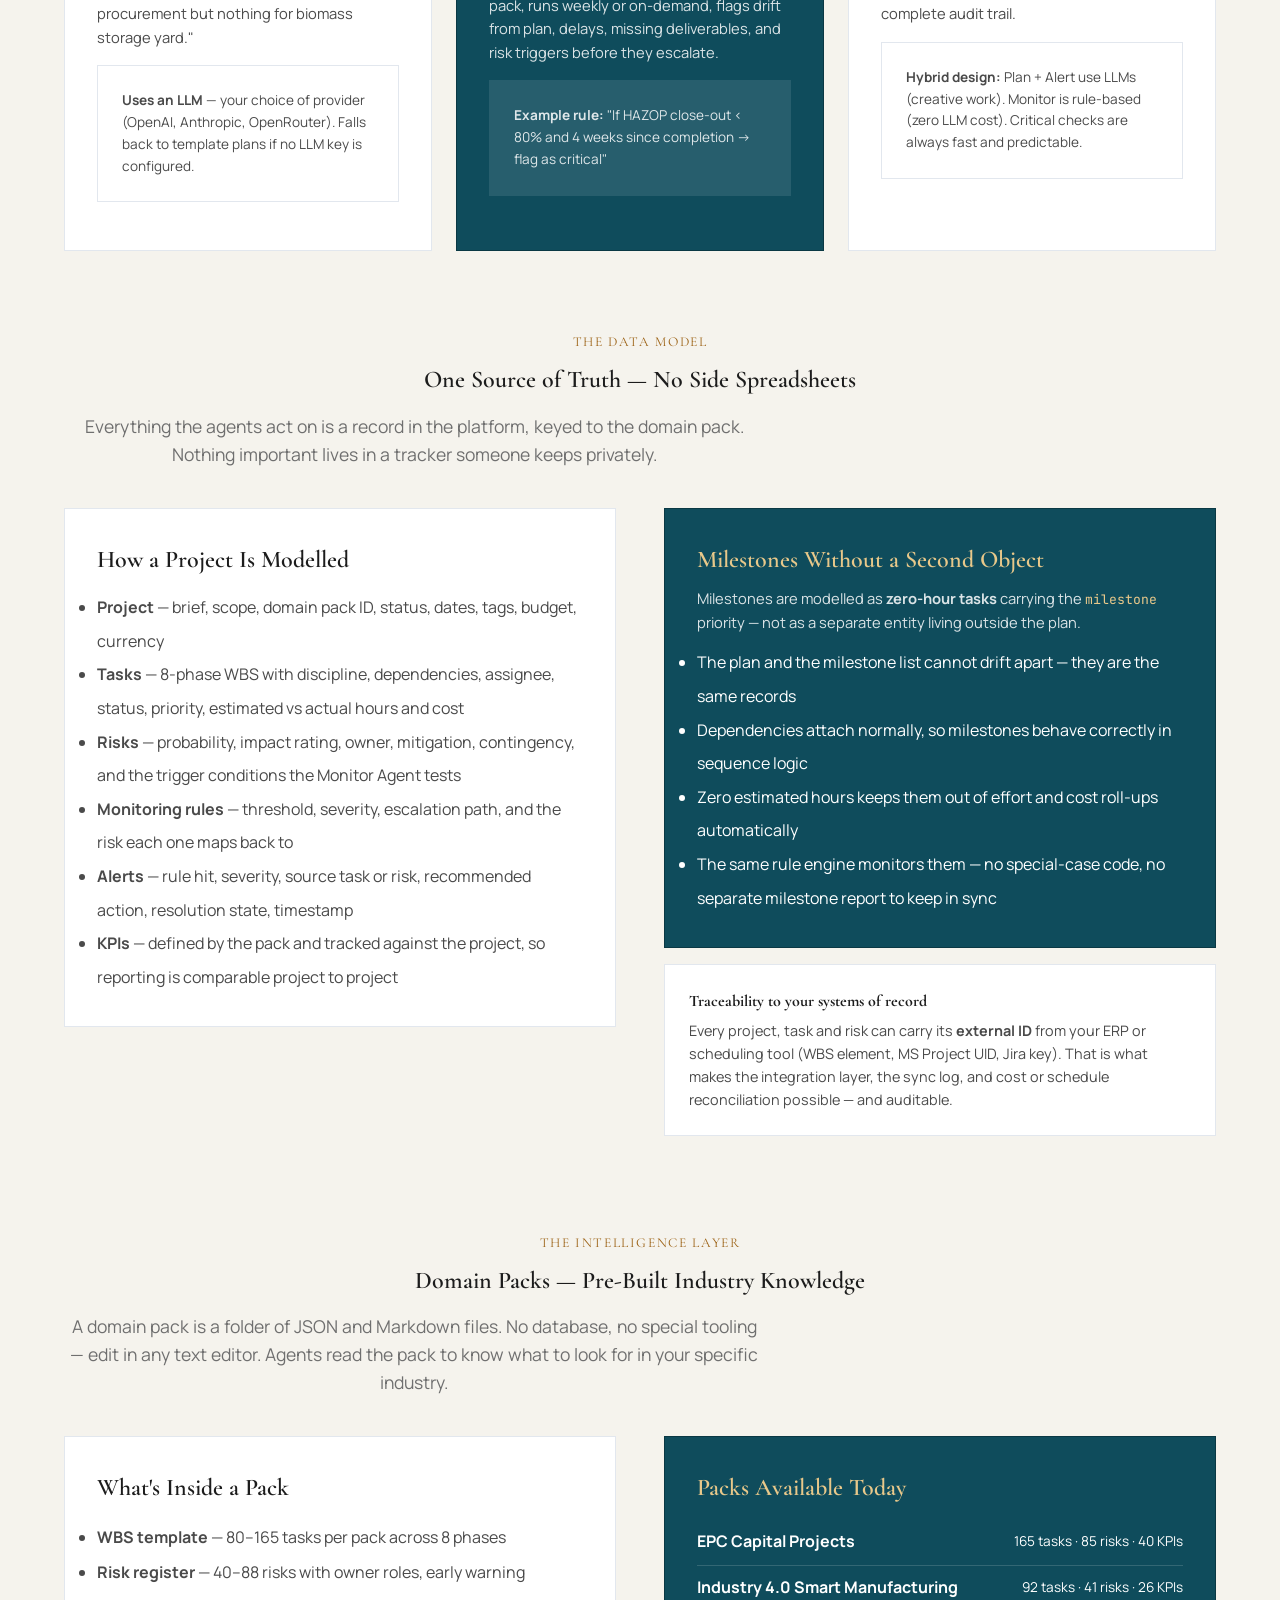
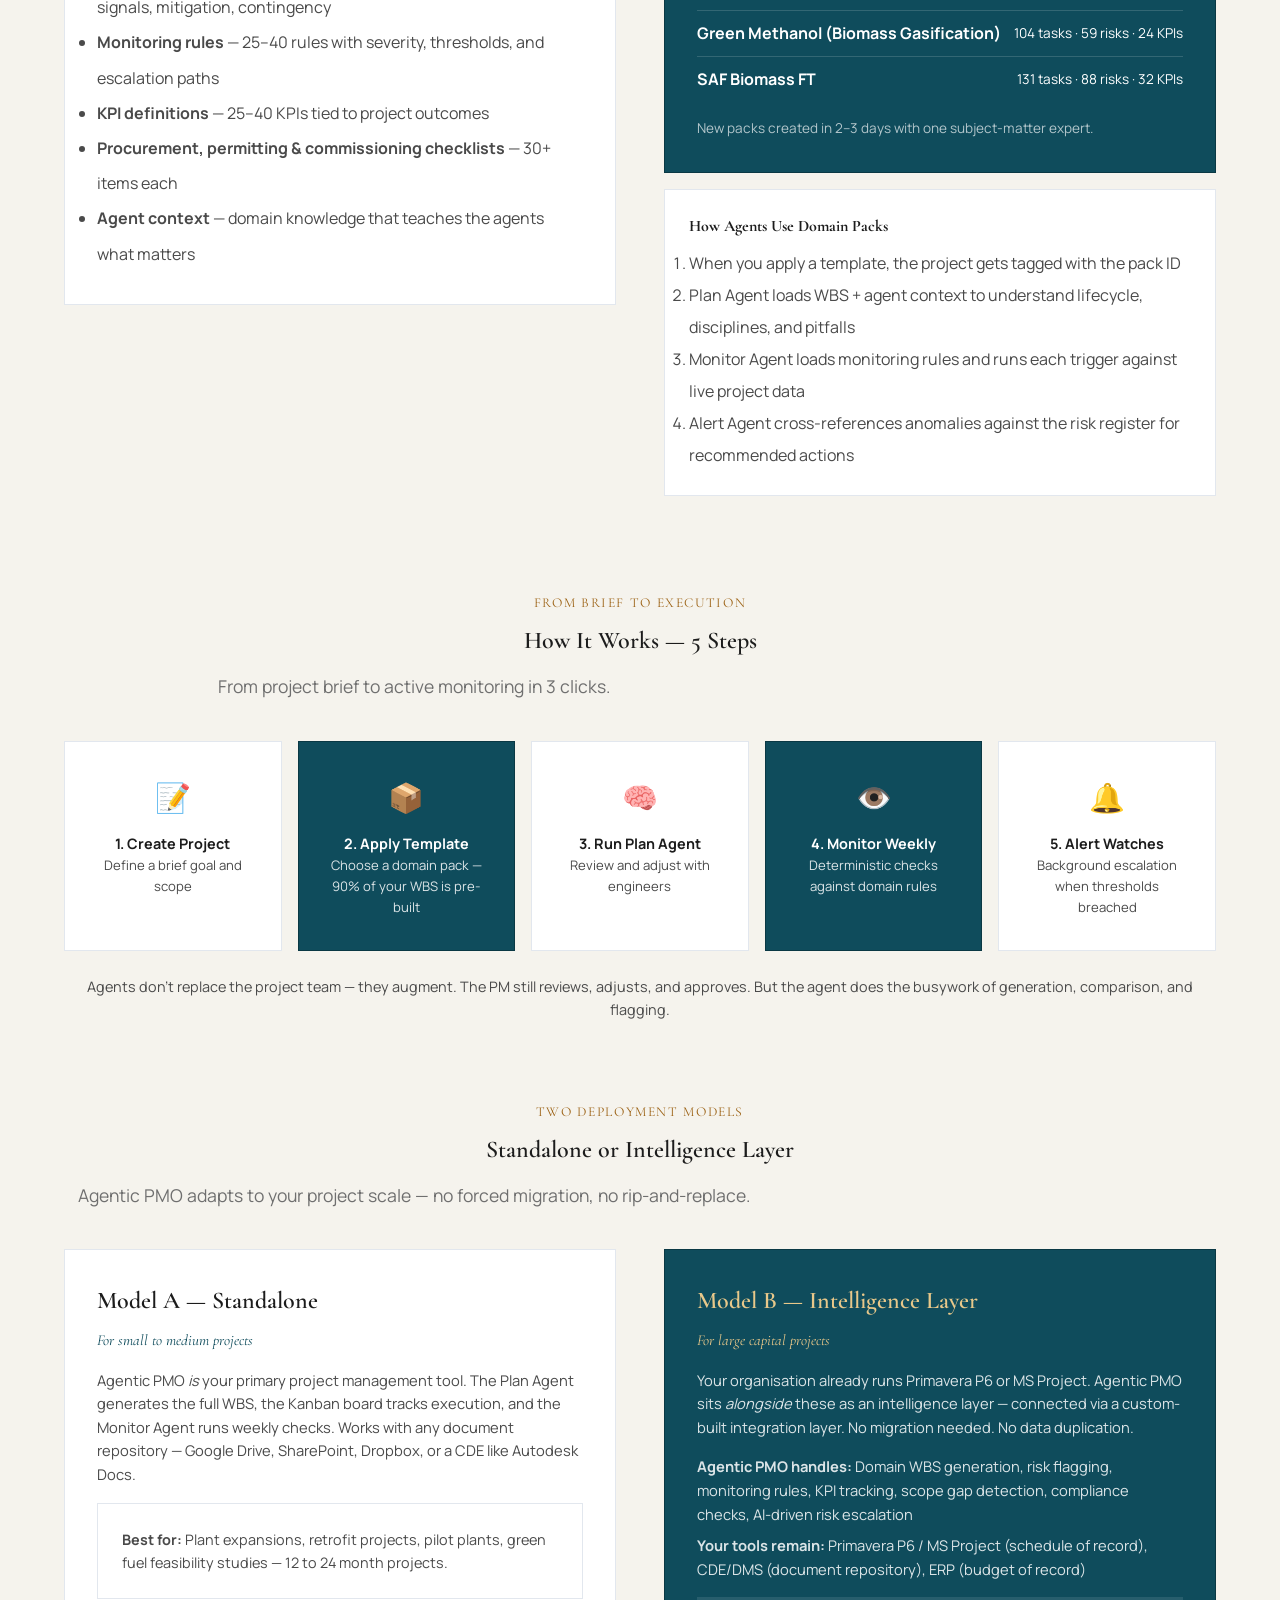
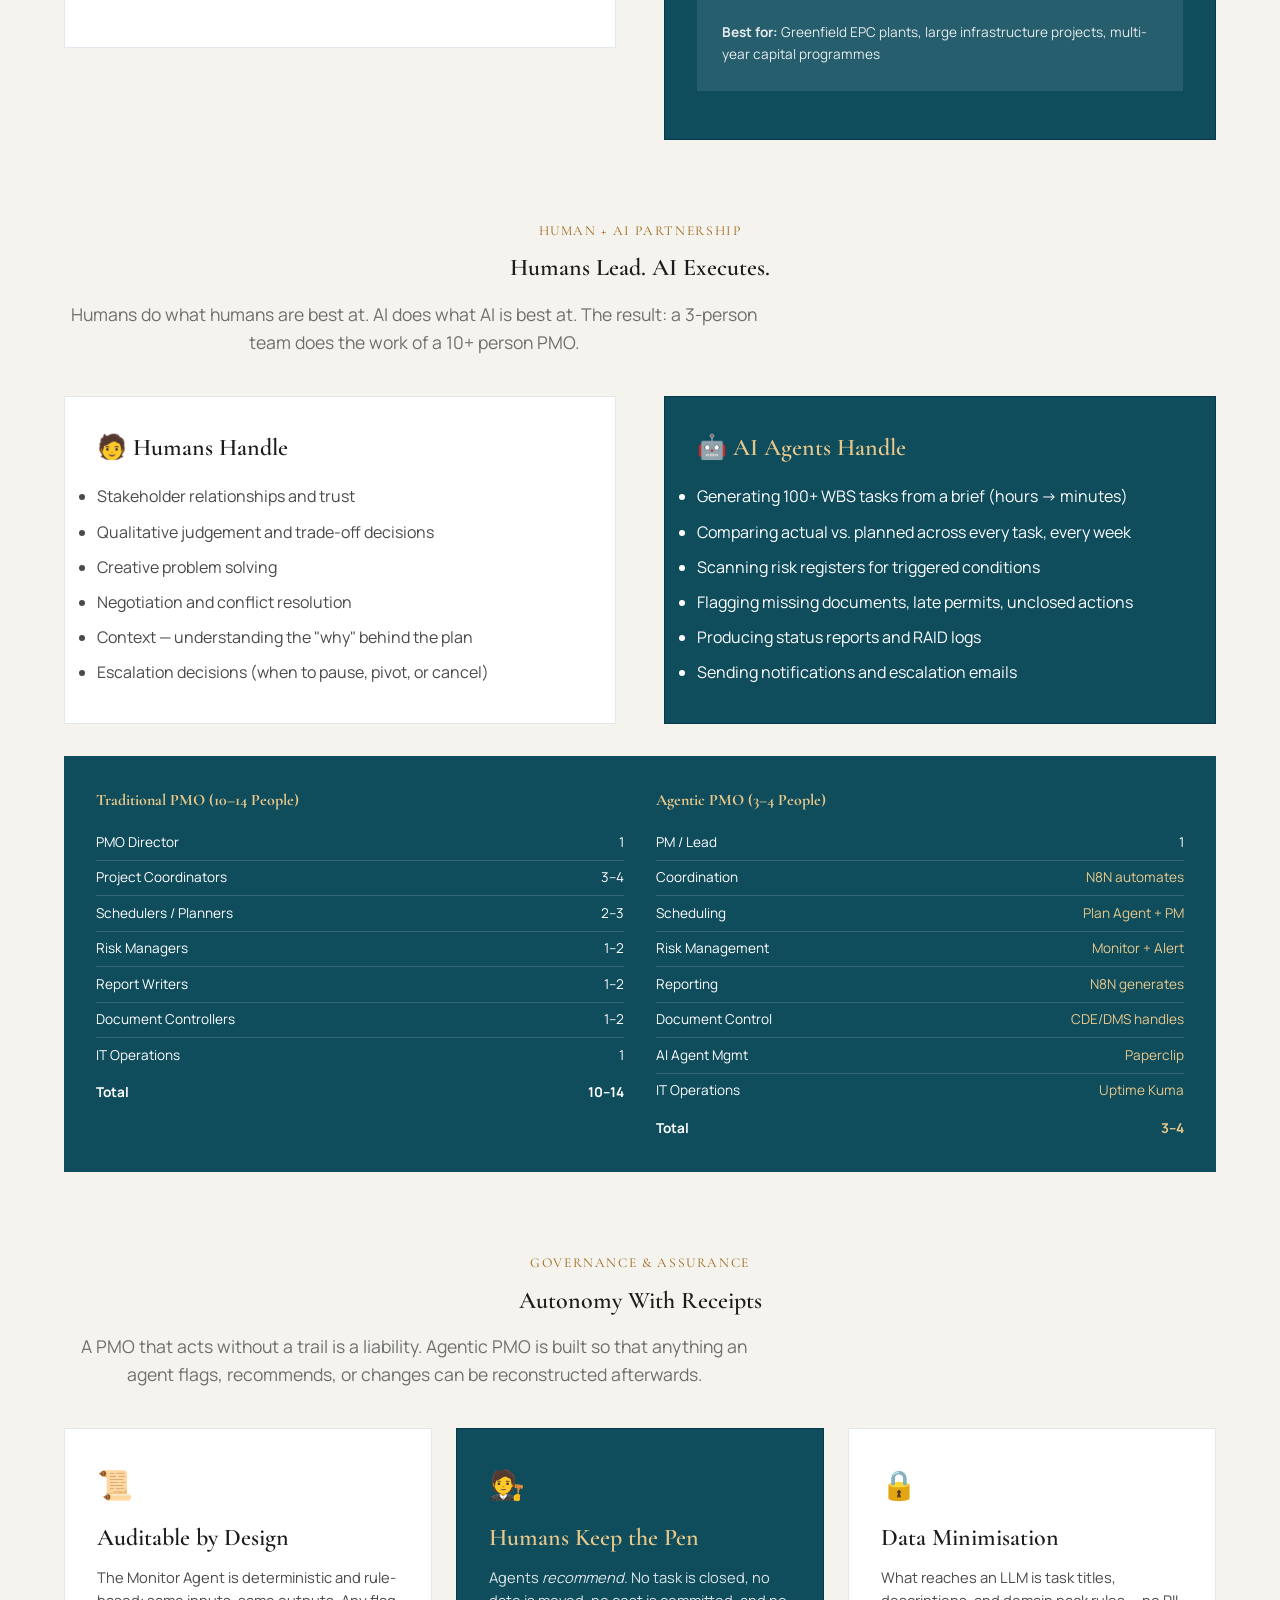
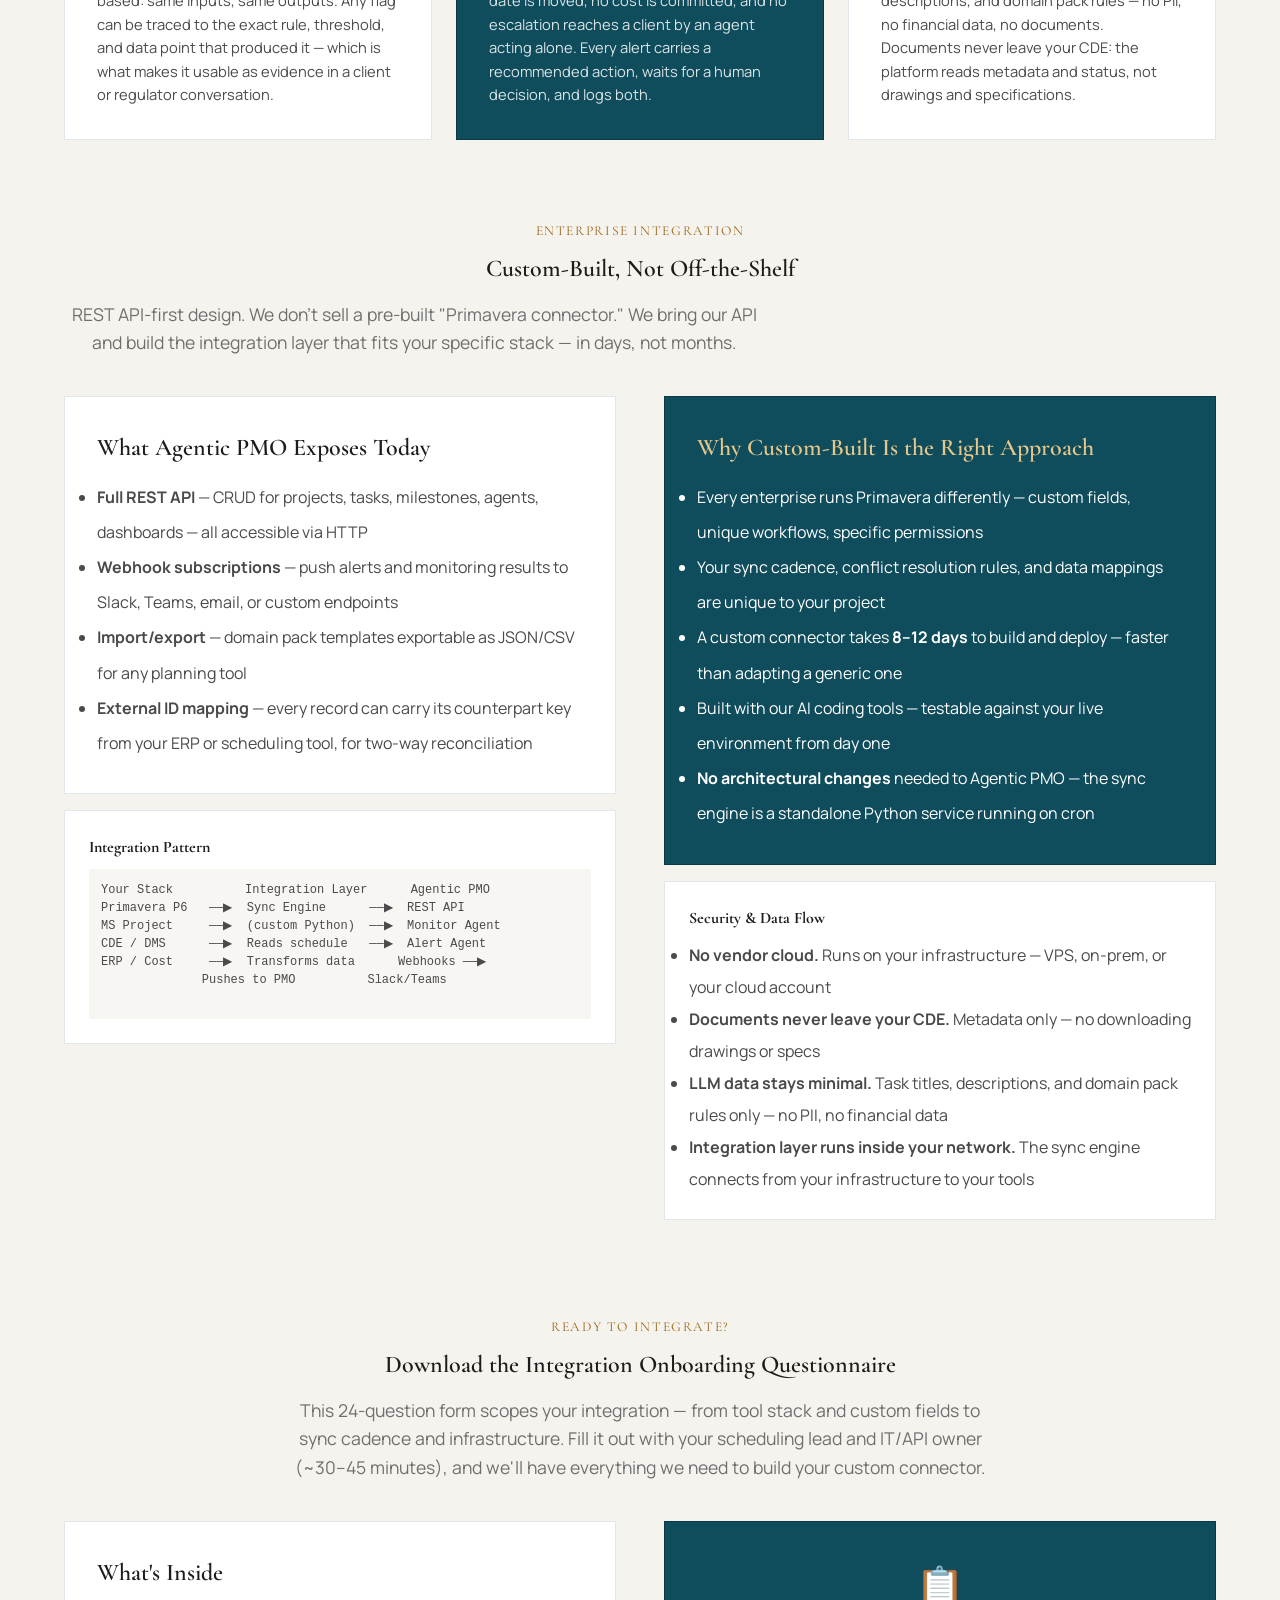
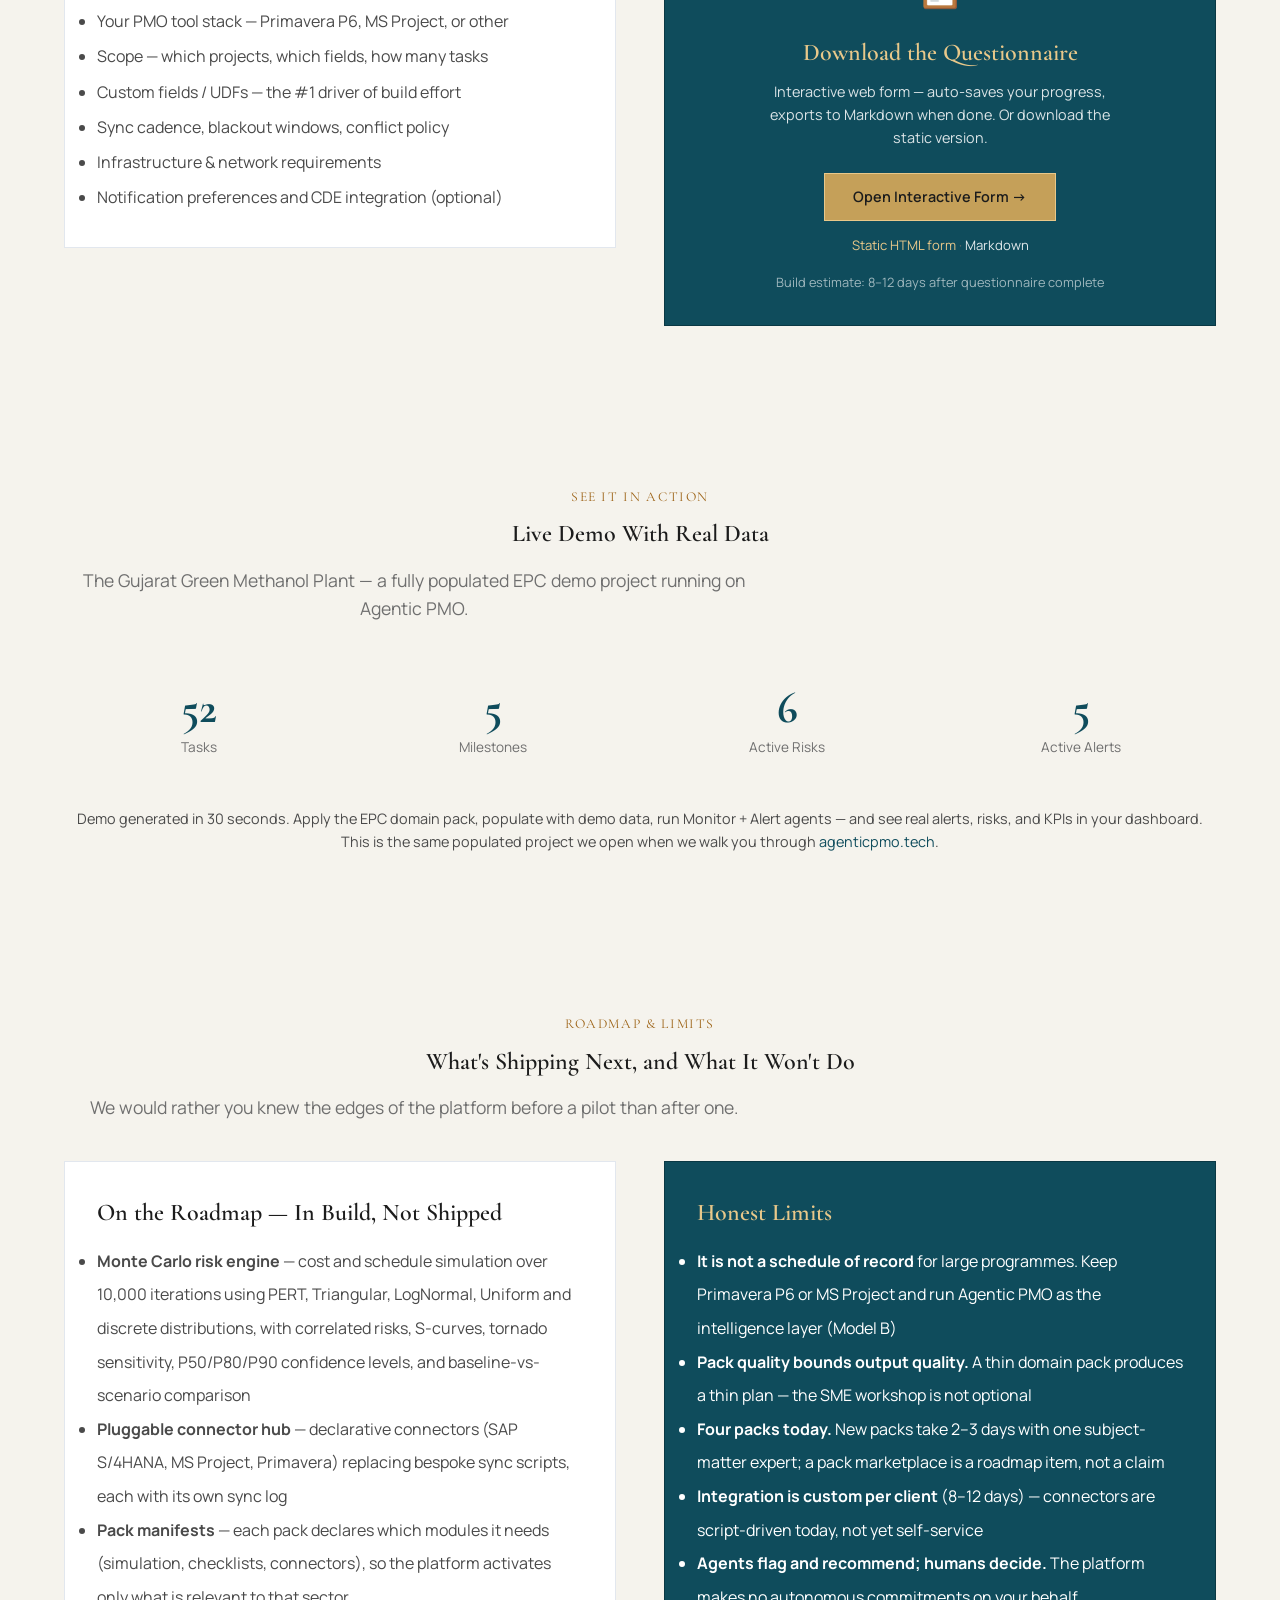
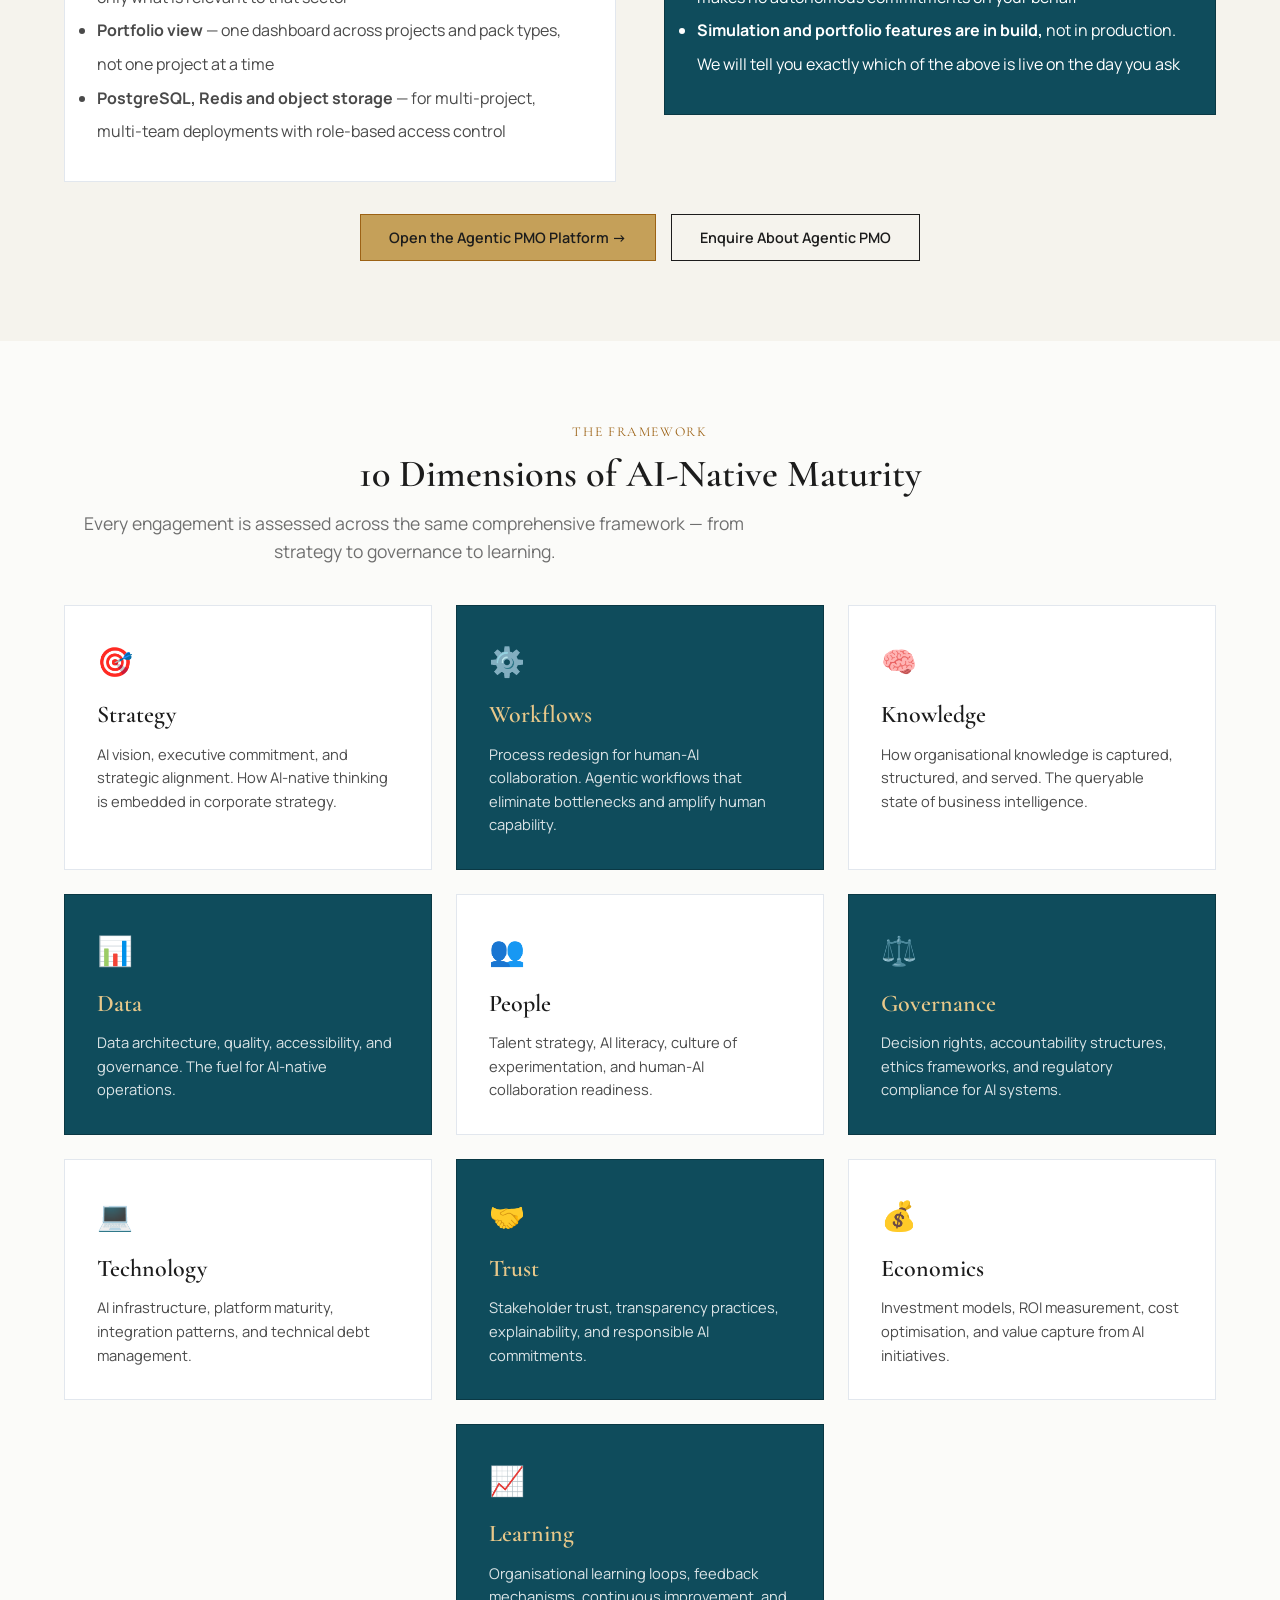
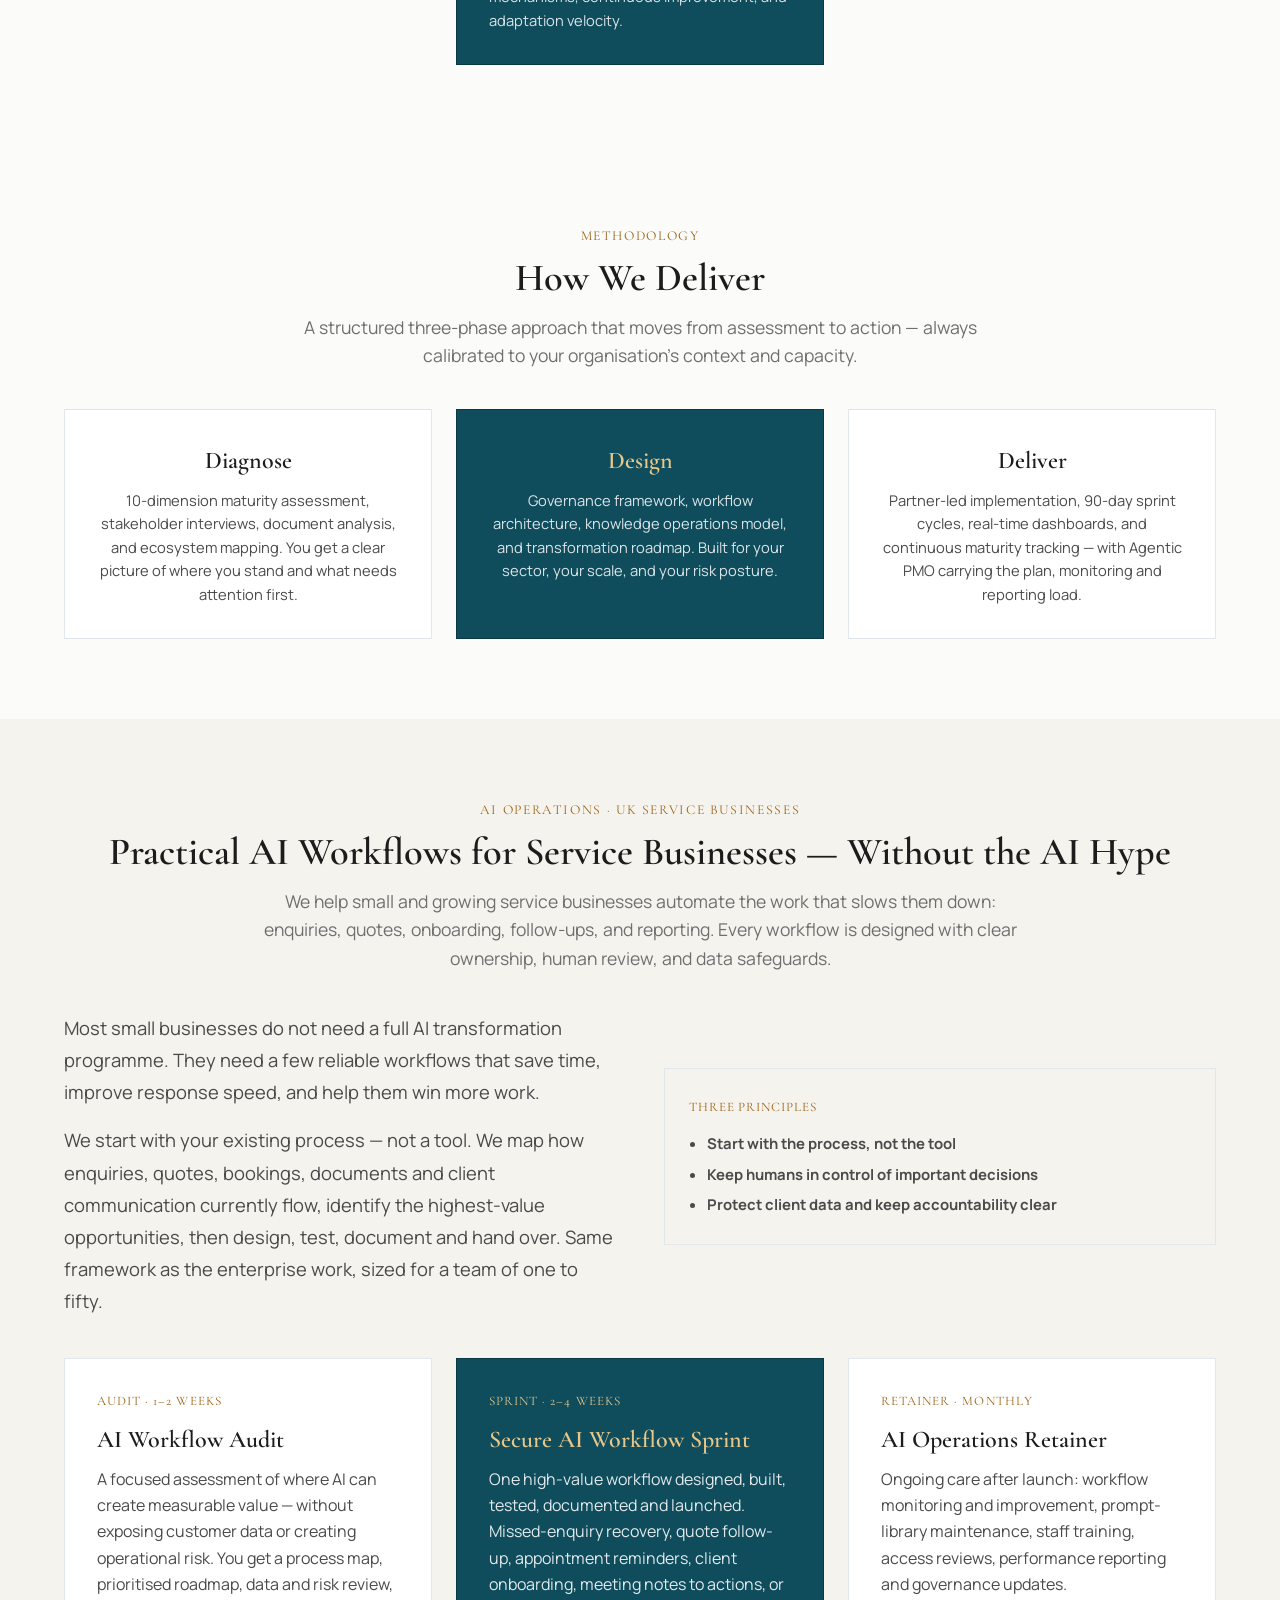
==== commit 297298a4: "Add AI Operations track for UK service businesses - sme.html: AI Workflow Audit, Secure AI Workflow " ====
--- a/index.html
+++ b/index.html
@@ -5,9 +5,9 @@
   <meta name="viewport" content="width=device-width, initial-scale=1.0">
   <title>AI Native Advisory — AI-Native Operating Models &amp; Agentic PMO</title>
   <link rel="stylesheet" href="styles.css">
-  <meta name="description" content="AI Native Advisory designs AI-native operating models and deploys Agentic PMO — AI agents that plan, monitor and alert across capital projects and complex programmes.">
+  <meta name="description" content="AI Native Advisory designs AI-native operating models and deploys Agentic PMO — AI agents that plan, monitor and alert across complex programmes — and delivers practical AI workflows for UK service businesses.">
   <meta property="og:title" content="AI Native Advisory — Advisory &amp; Agentic PMO">
-  <meta property="og:description" content="Two things, done properly: advisory for AI-native operating models, and Agentic PMO — the agent-driven project management platform running at agenticpmo.tech.">
+  <meta property="og:description" content="AI-native operating models and Agentic PMO for larger organisations, plus practical AI workflows for UK service businesses — audited, built and governed.">
   <meta property="og:type" content="website">
 </head>
 <body>
@@ -23,6 +23,7 @@
       <a href="https://ainativeorganisations.com" target="_blank" rel="noopener">Main Site</a>
       <a class='active' href='/'>Advisory</a>
       <a href="#agentic-pmo">Agentic PMO</a>
+      <a href="/sme.html">AI Operations</a>
       <a href="https://agenticpmo.tech" target="_blank" rel="noopener">Platform ↗</a>
       <a href="#team">Founders</a>
       <a href="#contact" class="btn btn-gold btn-sm">Work With Us</a>
@@ -35,14 +36,16 @@
   <div class="container">
     <div class="hero-grid">
       <div>
-        <div class="badge">Advisory Practice · Agentic PMO</div>
+        <div class="badge">Advisory · Agentic PMO · AI Operations</div>
         <h1>Building Organisations <span class="highlight">Native</span> to an AI World</h1>
         <p>Most organisations are not short of AI tools. They are short of AI-native operating models. We help leaders assess readiness, redesign workflows, strengthen governance, and execute transformation — and we run the Agentic PMO platform that does the delivery work.</p>
+        <p style="font-size:1.02rem;">For larger organisations that means readiness diagnostics, operating-model redesign and Agentic PMO. For UK service businesses it means practical, secure AI workflows that remove admin and speed up response — the same method, at smaller scale.</p>
         <div class="hero-actions">
           <a href="#services" class="btn btn-gold">Explore Our Services</a>
+          <a href="/sme.html" class="btn btn-outline">AI Operations for Service Businesses</a>
           <a href="https://agenticpmo.tech" target="_blank" rel="noopener" class="btn btn-outline">Agentic PMO Platform ↗</a>
         </div>
-        <p style="margin-top:1.25rem;font-size:0.85rem;color:var(--color-ink-muted);">Advisory &amp; Agentic PMO — nothing else. Two things, done properly.</p>
+        <p style="margin-top:1.25rem;font-size:0.85rem;color:var(--color-ink-muted);">Enterprise advisory · Agentic PMO · AI operations for UK service businesses</p>
       </div>
       <div>
         <div class="researcher-card">
@@ -824,8 +827,60 @@
   </div>
 </section>
 
+<!-- AI Operations for UK Service Businesses -->
+<section class="section section-cream" id="ai-operations">
+  <div class="container">
+    <span class="eyebrow text-center">AI Operations · UK Service Businesses</span>
+    <h2 class="section-title text-center">Practical AI Workflows for Service Businesses — Without the AI Hype</h2>
+    <p class="section-subtitle text-center" style="max-width:760px;margin-left:auto;margin-right:auto;">
+      We help small and growing service businesses automate the work that slows them down: enquiries, quotes, onboarding, follow-ups, and reporting. Every workflow is designed with clear ownership, human review, and data safeguards.
+    </p>
+
+    <div class="cols-2" style="align-items:center;">
+      <div>
+        <p class="lede">Most small businesses do not need a full AI transformation programme. They need a few reliable workflows that save time, improve response speed, and help them win more work.</p>
+        <p class="lede" style="margin-top:1rem;">We start with your existing process — not a tool. We map how enquiries, quotes, bookings, documents and client communication currently flow, identify the highest-value opportunities, then design, test, document and hand over. Same framework as the enterprise work, sized for a team of one to fifty.</p>
+      </div>
+      <div>
+        <div class="phase-card" style="margin-top:0;background:transparent;">
+          <span class="phase-label">Three principles</span>
+          <ul style="margin-top:0.6rem;color:var(--color-ink-secondary);line-height:2.05;padding-left:1.1rem;font-size:0.93rem;">
+            <li><strong>Start with the process, not the tool</strong></li>
+            <li><strong>Keep humans in control of important decisions</strong></li>
+            <li><strong>Protect client data and keep accountability clear</strong></li>
+          </ul>
+        </div>
+      </div>
+    </div>
+
+    <div class="card-grid card-grid-3" style="margin-top:2.5rem;">
+      <div class="svc-card">
+        <span class="svc-tag">Audit · 1–2 weeks</span>
+        <h3>AI Workflow Audit</h3>
+        <p class="svc-desc">A focused assessment of where AI can create measurable value — without exposing customer data or creating operational risk. You get a process map, prioritised roadmap, data and risk review, 90-day plan and a business case.</p>
+      </div>
+      <div class="svc-card svc-card--dark">
+        <span class="svc-tag">Sprint · 2–4 weeks</span>
+        <h3>Secure AI Workflow Sprint</h3>
+        <p class="svc-desc">One high-value workflow designed, built, tested, documented and launched. Missed-enquiry recovery, quote follow-up, appointment reminders, client onboarding, meeting notes to actions, or document summarisation.</p>
+      </div>
+      <div class="svc-card">
+        <span class="svc-tag">Retainer · Monthly</span>
+        <h3>AI Operations Retainer</h3>
+        <p class="svc-desc">Ongoing care after launch: workflow monitoring and improvement, prompt-library maintenance, staff training, access reviews, performance reporting and governance updates.</p>
+      </div>
+    </div>
+
+    <div class="text-center" style="margin-top:2.25rem;">
+      <a href="/sme.html" class="btn btn-teal">See the AI Operations Track →</a>
+      <a href="/secure-ai-workflow-checklist.html" class="btn btn-outline" style="margin-left:0.75rem;">Download the Secure AI Workflow Checklist</a>
+    </div>
+    <p class="text-center scope-note" style="margin-top:1rem;">Trades, clinics, salons, professional-service firms, technical consultancies and recruitment agencies · 1–50 staff</p>
+  </div>
+</section>
+
 <!-- Founders -->
-<section class="section section-cream" id="team">
+<section class="section section-cream" id="team" style="border-top:1px solid var(--color-slate-soft);">
   <div class="container">
     <span class="eyebrow text-center">The Practice</span>
     <h2 class="section-title text-center">Founders</h2>
@@ -867,13 +922,13 @@
 <section class="section section-dark text-center" id="contact">
   <div class="container">
     <h2 style="color: var(--color-gold-ink);margin-bottom:1rem;">Ready to Build Your AI-Native Organisation?</h2>
-    <p style="max-width:600px;margin:0 auto 2rem;opacity:0.9;font-size:1.1rem;">
-      Whether you run capital projects, a manufacturing operation, or a public sector institution — we'd like to understand your context and explore how we can help. If you want to see Agentic PMO first, start with the platform.
+    <p style="max-width:640px;margin:0 auto 2rem;opacity:0.9;font-size:1.1rem;">
+      Whether you run complex capital programmes, a manufacturing operation, a public sector institution, or a twenty-person service business — we'd like to understand your context and explore how we can help. If you want to see Agentic PMO first, start with the platform.
     </p>
     <div class="flex-center">
-      <a href="https://agenticpmo.tech" target="_blank" rel="noopener" class="btn btn-white">Open the Agentic PMO Platform ↗</a>
+      <a href="https://calendly.com/ainativeorganisations" target="_blank" rel="noopener" class="btn btn-white">Book a Consultation</a>
+      <a href="/sme.html#audit-cta" class="btn btn-outline" style="border-color:#fff;color:#fff;">Book an AI Workflow Audit</a>
       <a href="mailto:hello@ainativeorganisations.com?subject=Advisory%20Enquiry" class="btn btn-outline" style="border-color:#fff;color:#fff;">Email the Advisory Team</a>
-      <a href="https://calendly.com/ainativeorganisations" target="_blank" rel="noopener" class="btn btn-outline" style="border-color:#fff;color:#fff;">Book a Consultation</a>
     </div>
     <p style="margin-top:1.5rem;font-size:0.82rem;opacity:0.6;">
       Prashant Nikam, Founder — with co-founders
@@ -889,7 +944,7 @@
     <div class="footer-grid">
       <div class="footer-brand">
         <span class="footer-logo">AI Native Advisory.</span>
-        <p>Two things, done properly: advisory for AI-native operating models, and Agentic PMO — the agent-driven delivery platform at agenticpmo.tech.</p>
+        <p>AI-native operating models for larger organisations, Agentic PMO for complex delivery, and practical AI workflows for UK service businesses.</p>
       </div>
       <div class="footer-col">
         <h4>Explore</h4>
@@ -902,6 +957,8 @@
         <a href="#services">Readiness Diagnostic</a>
         <a href="#services">Operating Model Redesign</a>
         <a href="https://agenticpmo.tech" target="_blank" rel="noopener">Agentic PMO Platform ↗</a>
+        <a href="/sme.html">AI Workflow Audit</a>
+        <a href="/secure-ai-workflow-checklist.html">Secure AI Workflow Checklist</a>
         <a href="#contact">Get in Touch</a>
       </div>
       <div class="footer-col">
--- a/styles.css
+++ b/styles.css
@@ -179,8 +179,8 @@
   background: var(--color-teal);
   color: var(--color-gold-ink);
   font-family: var(--font-serif);
-  font-size: 0.8rem;
-  letter-spacing: 0.08em;
+  font-size: 0.8125rem;
+  letter-spacing: 0.07em;
   text-transform: uppercase;
   padding: 0.3rem 0.8rem;
   margin-bottom: 1rem;
@@ -280,7 +280,7 @@
 
 /* Phase cards */
 .phase-card { background: #fff; border: 1px solid var(--color-slate-soft); padding: 1.5rem; margin-bottom: 1rem; }
-.phase-card .phase-label { font-family: var(--font-serif); font-size: 0.8rem; letter-spacing: 0.08em; text-transform: uppercase; color: var(--color-gold-ink); margin-bottom: 0.25rem; }
+.phase-card .phase-label { font-family: var(--font-serif); font-size: 0.8125rem; letter-spacing: 0.07em; text-transform: uppercase; color: var(--color-gold-ink); margin-bottom: 0.25rem; }
 .phase-card h4 { margin-bottom: 0.25rem; }
 .phase-card p { font-size: 0.9rem; color: var(--color-ink-secondary); }
 
@@ -300,10 +300,10 @@
 .footer-grid { display: grid; grid-template-columns: 1.6fr 1fr 1fr 1fr; gap: 2rem; margin-bottom: 2rem; }
 .footer-logo { font-family: var(--font-serif); font-size: 1.2rem; font-weight: 700; color: #fff; display: block; margin-bottom: 0.75rem; }
 .footer-brand p { font-size: 0.85rem; line-height: 1.6; }
-.footer-col h4 { font-family: var(--font-sans); font-size: 0.8rem; text-transform: uppercase; letter-spacing: 0.08em; color: var(--color-gold-ink); margin-bottom: 0.75rem; }
+.footer-col h4 { font-family: var(--font-sans); font-size: 0.8125rem; text-transform: uppercase; letter-spacing: 0.08em; color: var(--color-gold-ink); margin-bottom: 0.75rem; }
 .footer-col a { display: block; font-size: 0.85rem; color: rgba(255,255,255,0.7); padding: 0.25rem 0; }
 .footer-col a:hover { color: var(--color-gold-ink); }
-.footer-bottom { border-top: 1px solid rgba(255,255,255,0.1); padding-top: 1.5rem; font-size: 0.8rem; text-align: center; color: rgba(255,255,255,0.62); }
+.footer-bottom { border-top: 1px solid rgba(255,255,255,0.1); padding-top: 1.5rem; font-size: 0.8125rem; text-align: center; color: rgba(255,255,255,0.62); }
 
 /* Founders / team cards */
 .founder-card { text-align: center; }
@@ -360,3 +360,71 @@
 
 /* AA: translucent cards painted on teal need light text */
 .phase-card--on-dark, .phase-card--on-dark p, .phase-card--on-dark h4, .phase-card--on-dark li { color: rgba(255,255,255,0.88); }
+
+/* ===== AI Operations (SME / service business track) ===== */
+.lede { font-size: 1.15rem; color: var(--color-ink-secondary); line-height: 1.75; max-width: 62ch; }
+.lede strong { color: var(--color-ink); }
+
+/* Service cards */
+.svc-card { background: #fff; border: 1px solid var(--color-slate-soft); padding: 2rem; display: flex; flex-direction: column; }
+.svc-card h3 { margin-bottom: 0.4rem; }
+.svc-card .svc-tag {
+  font-family: var(--font-serif); font-size: 0.8125rem; letter-spacing: 0.08em; text-transform: uppercase;
+  color: var(--color-gold-ink); display: block; margin-bottom: 0.6rem;
+}
+.svc-card .svc-desc { color: var(--color-ink-secondary); font-size: 1rem; line-height: 1.65; }
+.svc-card .svc-list { margin-top: 1.1rem; padding-left: 1.1rem; color: var(--color-ink-secondary); font-size: 0.9375rem; line-height: 1.85; }
+.svc-card .svc-foot { margin-top: auto; padding-top: 1.25rem; font-size: 0.875rem; color: var(--color-ink-muted); border-top: 1px solid var(--color-slate-soft); }
+.svc-card .svc-foot strong { color: var(--color-teal); }
+.svc-card--dark { background: var(--color-teal); border-color: var(--color-teal-dark); color: #fff; --color-gold-ink: #e8c88a; }
+.svc-card--dark h3 { color: var(--color-gold-ink); }
+.svc-card--dark .svc-desc, .svc-card--dark .svc-list { color: rgba(255,255,255,0.88); }
+.svc-card--dark .svc-foot { color: rgba(255,255,255,0.8); border-top-color: rgba(255,255,255,0.22); }
+.svc-card--dark .svc-foot strong { color: var(--color-gold-ink); }
+
+/* Two-column mapping table (enterprise dimension → SME version) */
+.map-table { width: 100%; border-collapse: collapse; margin-top: 1.5rem; background: #fff; border: 1px solid var(--color-slate-soft); }
+.map-table thead th {
+  font-family: var(--font-sans); font-size: 0.8125rem; letter-spacing: 0.07em; text-transform: uppercase;
+  font-weight: 700; color: var(--color-ink-muted); text-align: left; padding: 0.85rem 1.25rem;
+  border-bottom: 1px solid var(--color-slate-soft); background: var(--color-cream);
+}
+.map-table td { padding: 0.8rem 1.25rem; font-size: 0.9rem; border-bottom: 1px solid var(--color-slate-soft); vertical-align: top; }
+.map-table tbody tr:last-child td { border-bottom: none; }
+.map-table td:first-child { font-weight: 600; color: var(--color-ink); width: 32%; }
+.map-table td:last-child { color: var(--color-ink-secondary); }
+
+/* Principles — three claims, stated plainly, separated by tone not rules */
+.principles { display: grid; grid-template-columns: repeat(3, 1fr); gap: 1.5rem; margin-top: 2rem; }
+.principle { background: var(--color-cream); padding: 1.5rem; }
+.principle h4 { font-family: var(--font-serif); font-size: 1.2rem; margin: 0 0 0.4rem; }
+.principle p { font-size: 0.9375rem; color: var(--color-ink-secondary); line-height: 1.65; }
+
+/* SME hero: a long, plain-language headline needs its own phone size */
+.hero--sme h1 { font-size: 2.9rem; }
+@media (max-width: 900px) {
+  .hero--sme h1 { font-size: 2.05rem; }
+}
+
+/* Friction list */
+.friction-list { list-style: none; margin-top: 1.25rem; }
+.friction-list li { padding: 0.65rem 0; border-bottom: 1px solid var(--color-slate-soft); font-size: 0.92rem; color: var(--color-ink-secondary); }
+.friction-list li:last-child { border-bottom: none; }
+.friction-list li::before { content: "—"; color: var(--color-gold-ink); margin-right: 0.6rem; }
+
+/* FAQ */
+.faq { max-width: 820px; margin: 0 auto; }
+.faq-item { border-bottom: 1px solid var(--color-slate-soft); padding: 1.1rem 0; }
+.faq-item h4 { font-family: var(--font-serif); font-size: 1.15rem; margin-bottom: 0.35rem; }
+.faq-item p { font-size: 0.9375rem; color: var(--color-ink-secondary); line-height: 1.7; max-width: 68ch; }
+
+/* Small print / scope note */
+.scope-note { font-size: 0.82rem; color: var(--color-ink-muted); line-height: 1.7; }
+.scope-note a { color: var(--color-teal); }
+
+@media (max-width: 900px) {
+  .principles { grid-template-columns: 1fr; gap: 1.25rem; }
+  .map-table td { padding: 0.7rem 0.85rem; font-size: 0.86rem; }
+  .map-table thead th { padding: 0.7rem 0.85rem; }
+  .map-table td:first-child { width: 40%; }
+}
